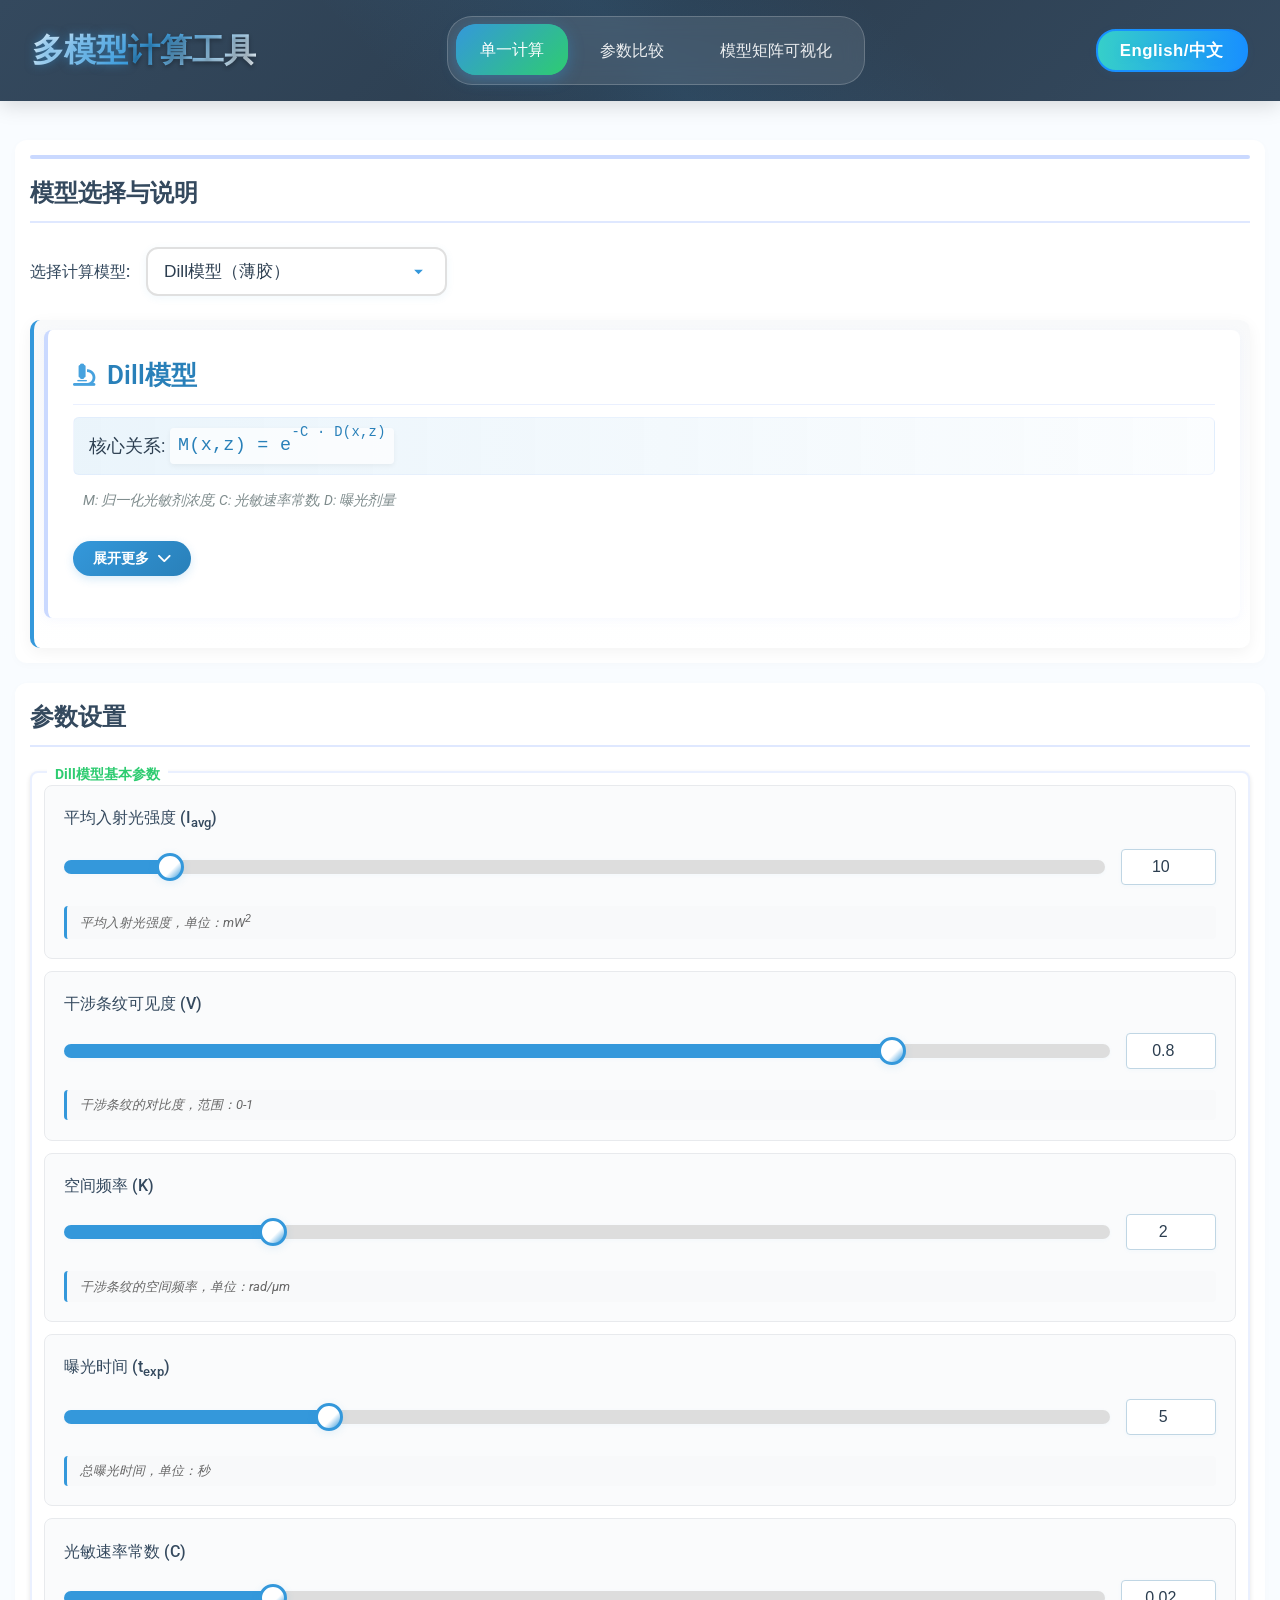
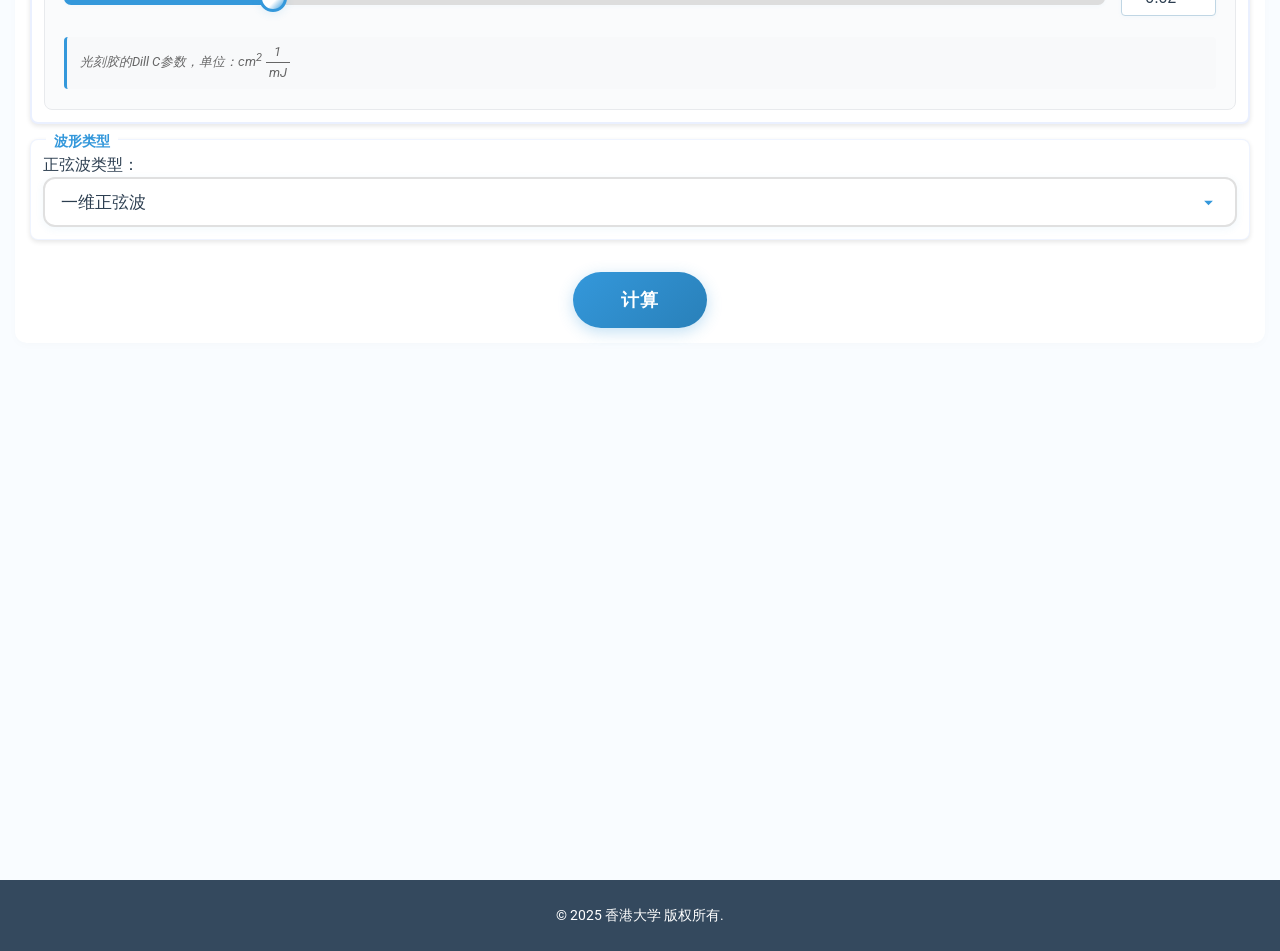
==== dill_model/frontend/index.html @ 53bc56f0 "8" ====
<!DOCTYPE html>
<html lang="zh-CN">
<head>
    <meta charset="UTF-8">
    <meta name="viewport" content="width=device-width, initial-scale=1.0">
    <title data-i18n="title">多模型光刻胶计算工具</title>
    <!-- 引入Google字体 -->
    <link href="https://fonts.googleapis.com/css2?family=Roboto:wght@300;400;500;700&display=swap" rel="stylesheet">
    <!-- 引入样式文件 -->
    <link rel="stylesheet" href="css/style.css?v=1.1">
    <link rel="stylesheet" href="css/animations.css?v=1.1">
    <link rel="stylesheet" href="css/popup-enhanced.css?v=1.0">
    <link rel="stylesheet" href="css/car-model.css?v=1.0">
    <link rel="stylesheet" href="css/loading-animation.css">
    <link rel="stylesheet" href="css/theme-colors.css?v=1.0">
    <!-- 添加数学公式所需的样式 -->
    <style>
        /* 分数样式 */
        .fraction {
            display: inline-block;
            vertical-align: middle;
            text-align: center;
            margin: 0 4px;
            font-size: 1.05em;
        }
        
        .numerator, .denominator {
            display: block;
            padding: 0 4px;
        }
        
        .numerator {
            border-bottom: 1.5px solid black;
            margin-bottom: 1px;
            padding-bottom: 1px;
        }
        
        /* 确保数学符号与文本间距适宜 */
        code sup, code sub {
            font-size: 75%;
            line-height: 0;
            position: relative;
        }
        
        code sup {
            top: -0.5em;
        }
        
        code sub {
            bottom: -0.25em;
        }
        
        /* 美化数学公式样式 */
        code {
            font-family: "Times New Roman", serif;
            font-size: 1.05em;
            white-space: nowrap;
            letter-spacing: 0.3px;
        }
        
        /* 相位表达式选择器样式 */
        .phi-expr-container {
            display: flex;
            flex-direction: column;
            gap: 6px;
        }
        
        .phi-expr-select {
            padding: 6px 8px;
            border-radius: 4px;
            border: 1px solid #ccc;
            background-color: #f9f9f9;
            width: 100%;
            font-size: 0.9em;
            cursor: pointer;
        }
        
        .phi-expr-input {
            padding: 6px 8px;
            border-radius: 4px;
            border: 1px solid #ccc;
            width: 100%;
            font-size: 0.95em;
        }
        
        .phi-expr-select:focus,
        .phi-expr-input:focus {
            border-color: var(--accent-color, #3498db);
            outline: none;
            box-shadow: 0 0 0 2px rgba(52, 152, 219, 0.2);
        }

        /* 主题特定颜色 */
        .theme-dill .phi-expr-select:focus,
        .theme-dill .phi-expr-input:focus {
            border-color: var(--dill-accent-color);
            box-shadow: 0 0 0 2px rgba(52, 152, 219, 0.2);
        }
        
        .theme-enhanced-dill .phi-expr-select:focus,
        .theme-enhanced-dill .phi-expr-input:focus {
            border-color: var(--enhanced-dill-accent-color);
            box-shadow: 0 0 0 2px rgba(155, 89, 182, 0.2);
        }
        
        .theme-car .phi-expr-select:focus,
        .theme-car .phi-expr-input:focus {
            border-color: var(--car-accent-color);
            box-shadow: 0 0 0 2px rgba(230, 126, 34, 0.2);
        }
    </style>
    <!-- 引入Plotly.js -->
    <script src="https://cdn.plot.ly/plotly-2.25.2.min.js"></script>
    <link rel="stylesheet" href="https://cdnjs.cloudflare.com/ajax/libs/font-awesome/6.4.0/css/all.min.css">
</head>
<body>
    <!-- 加载动画 -->
    <div id="loading" class="loading">
        <div class="loader-container">
            <!-- 多层旋转环 -->
            <div class="spinner-ring"></div>
            <div class="spinner-ring"></div>
            <div class="spinner-ring"></div>
            
            <!-- 中心圆点 -->
            <div class="spinner-core"></div>
            
            <!-- 波浪效果 -->
            <div class="wave"></div>
            <div class="wave"></div>
            <div class="wave"></div>
            
            <!-- 粒子效果 -->
            <div class="particles">
                <div class="particle"></div>
                <div class="particle"></div>
                <div class="particle"></div>
                <div class="particle"></div>
                <div class="particle"></div>
                <div class="particle"></div>
            </div>
            
            <!-- 分子路径 -->
            <div class="molecule-path">
                <div class="path"><div class="molecule"></div></div>
                <div class="path"><div class="molecule"></div></div>
                <div class="path"><div class="molecule"></div></div>
                <div class="path"><div class="molecule"></div></div>
            </div>
        </div>
        <div class="loading-text" data-i18n="loading">加载中...</div>
    </div>
    
    <!-- 页头 -->
    <header>
        <div class="header-content">
            <div class="logo" data-i18n="logo"><span>多模型</span>计算工具</div>
            <nav class="main-nav">
                <ul>
                    <li class="active"><a href="index.html" data-i18n="nav_single">单一计算</a></li>
                    <li><a href="compare.html" data-i18n="nav_compare">参数比较</a></li>
                    <li><a href="/matrix_visualization/" data-i18n="nav_matrix">模型矩阵可视化</a></li>
                </ul>
            </nav>
            <div class="lang-switcher">
                <button id="lang-toggle-btn" data-i18n="lang_btn">English/中文</button>
            </div>
        </div>
    </header>
    
    <!-- 主要内容 -->
    <main class="main-content">
        <div class="container">
            <!-- 错误消息 -->
            <div id="error-message" class="error-message" data-i18n="error_message"></div>

            <!-- 模型选择与公式展示区域 -->
            <section id="model-selection-section" class="model-selection-section">
                <h2 class="section-title">模型选择与说明</h2>
                <div class="model-selector-container">
                    <label for="model-select" class="model-select-label" data-i18n="select_model">选择计算模型:</label>
                    <select id="model-select" class="model-select">
                        <option value="dill" selected data-i18n="dill_model">Dill模型（薄胶）</option>
                        <option value="enhanced_dill" data-i18n="enhanced_dill_model">增强Dill模型（厚胶）</option>
                        <option value="car" data-i18n="car_model">CAR模型（化学放大型光刻胶）</option>
                    </select>
                </div>

                <div id="model-description-container" class="model-description-container">
                    <div id="dill-desc" class="model-card" style="display:block;">
                        <h3 class="model-description-title">
                            <i class="fas fa-microscope"></i>
                            <span data-i18n="dill_formula_title">Dill模型</span>
                        </h3>
                        <div class="model-core-formula" data-i18n="dill_formula_core">核心关系: <code>M(x,z) = e<sup>-C · D(x,z)</sup></code></div>
                        <p class="formula-notation" data-i18n="dill_formula_note"><em>M: 归一化光敏剂浓度, C: 光敏速率常数, D: 曝光剂量</em></p>
                        <div class="model-math"></div>
                        <div class="model-ref"></div>
                        <button id="dill-toggle-details" class="toggle-details-btn" data-i18n="btn_expand">展开更多 <i class="fas fa-chevron-down"></i></button>
                        <div id="dill-full-details" class="model-full-details">
                            <h4 data-i18n="dill_formula_ode">微分方程</h4>
                            <code style="display:block;margin-bottom:10px;" data-i18n="dill_formula_ode_code">
                                <div class="fraction">
                                    <span class="numerator">∂M</span>
                                    <span class="denominator">∂t</span>
                                </div>
                                 = -C · I · M
                            </code>
                            <div style="color:#34495e;font-size:0.98rem;margin-bottom:12px;" data-i18n="dill_formula_ref">参考：Dill F H, Neureuther A R, Tuttle J A, et al. IEEE Trans Electron Devices, 1975.</div>
                            <h4 data-i18n="dill_formula_scope">Dill模型主要适用于薄胶层（< 3μm）的光刻胶曝光过程建模，其中光的穿透性较好，光强分布较为均匀。</h4>
                            <h4 data-i18n="dill_formula_math">完整的Dill模型包括三个关键参数A、B、C：</h4>
                            <ul>
                                <li data-i18n="dill_formula_math_A"><b>参数A</b>：表示光敏剂对光的吸收率</li>
                                <li data-i18n="dill_formula_math_B"><b>参数B</b>：表示基底对光的吸收率</li>
                                <li data-i18n="dill_formula_math_C"><b>参数C</b>：表示光敏剂对光的反应速率</li>
                            </ul>
                            <p data-i18n="dill_formula_simple">在本工具的简化模型中，主要使用参数C来表征光刻胶的曝光特性。</p>
                            <h4 data-i18n="dill_formula_detail">核心公式详解</h4>
                            <div class="formula-details-card inner-formula-card">
                                <div class="formula-card-body">
                                    <div class="formula-large" data-i18n="dill_formula_core"><code>M(x,z) = e<sup>-C · D(x,z)</sup></code></div>
                                    <div class="formula-description">
                                        <div class="formula-param" data-i18n="dill_formula_param_M"><span class="param-name">M(x,z):</span> <span class="param-desc">位置(x,z)处的归一化光敏剂浓度，M=1表示未曝光区域，M=0表示完全曝光区域</span></div>
                                        <div class="formula-param" data-i18n="dill_formula_param_C"><span class="param-name">C:</span> <span class="param-desc">光敏速率常数，表示光刻胶对光的敏感程度，单位: cm²/mJ</span></div>
                                        <div class="formula-param" data-i18n="dill_formula_param_D"><span class="param-name">D(x,z):</span> <span class="param-desc">位置(x,z)处的曝光剂量，单位: mJ/cm²</span></div>
                                    </div>
                                    <div class="formula-derivation">
                                        <h4 data-i18n="dill_formula_ode2">微分方程形式</h4>
                                        <code data-i18n="dill_formula_ode2_code">∂M/∂t = -C · I · M</code>
                                        <p data-i18n="dill_formula_ode2_note">其中I为光强度，表示单位时间内的曝光剂量。</p>
                                    </div>
                                </div>
                            </div>
                        </div>
                    </div>
                    <div id="enhanced-dill-desc" class="model-card" style="display:none;">
                        <h3 class="model-description-title">
                            <i class="fas fa-layer-group"></i>
                            <span data-i18n="enhanced_formula_title">增强Dill模型（厚胶）</span>
                        </h3>
                        <div class="model-core-formula" data-i18n="enhanced_formula_core">核心关系: <code>
                            <div class="fraction">
                                <span class="numerator">∂I</span>
                                <span class="denominator">∂z</span>
                            </div>
                            = -I · [A(z<sub>h</sub>,T,t<sub>B</sub>) · M + B(z<sub>h</sub>,T,t<sub>B</sub>)]
                        </code></div>
                        <p class="formula-notation" data-i18n="enhanced_formula_note"><em>A: 光敏剂吸收率, B: 基底吸收率, M: 归一化光敏剂浓度</em></p>
                        <div class="model-math"></div>
                        <div class="model-ref"></div>
                        <button id="enhanced-dill-toggle-details" class="toggle-details-btn" data-i18n="btn_expand">展开更多 <i class="fas fa-chevron-down"></i></button>
                        <div id="enhanced-dill-full-details" class="model-full-details">
                            <h4 data-i18n="enhanced_formula_ode">微分方程</h4>
                            <code style="display:block;margin-bottom:10px;" data-i18n="enhanced_formula_ode_code">
                                <div class="fraction">
                                    <span class="numerator">∂I</span>
                                    <span class="denominator">∂z</span>
                                </div>
                                = -I · [A(z<sub>h</sub>,T,t<sub>B</sub>) · M + B(z<sub>h</sub>,T,t<sub>B</sub>)]<br>
                                <div class="fraction">
                                    <span class="numerator">∂M</span>
                                    <span class="denominator">∂t</span>
                                </div>
                                = -I · M · C(z<sub>h</sub>,T,t<sub>B</sub>)
                            </code>
                            <div style="color:#34495e;font-size:0.98rem;margin-bottom:12px;" data-i18n="enhanced_formula_ref">参考：刘世杰等《厚层抗蚀剂曝光模型及其参数测量》, 2005.</div>
                            <h4 data-i18n="enhanced_formula_scope">该模型特别适用于厚胶层（> 5μm）光刻胶，其中光的穿透性受到明显影响，光强随深度衰减较为显著。</h4>
                            <h4 data-i18n="enhanced_formula_fit">参数拟合</h4>
                            <p data-i18n="enhanced_formula_fit_math">根据刘世杰等的研究，A/B/C参数可以通过以下形式表示：</p>
                            <ul>
                                <li data-i18n="enhanced_formula_fit_A">A(z<sub>h</sub>,T,t<sub>B</sub>) = a<sub>0</sub> + a<sub>1</sub> · z<sub>h</sub> + a<sub>2</sub> · T + a<sub>3</sub> · z<sub>h</sub><sup>2</sup> + a<sub>4</sub> · z<sub>h</sub> · T + a<sub>5</sub> · T<sup>2</sup></li>
                                <li data-i18n="enhanced_formula_fit_B">B(z<sub>h</sub>,T,t<sub>B</sub>) = b<sub>0</sub> + b<sub>1</sub> · z<sub>h</sub> + b<sub>2</sub> · T</li>
                                <li data-i18n="enhanced_formula_fit_C">C(z<sub>h</sub>,T,t<sub>B</sub>) = c<sub>0</sub> + c<sub>1</sub> · z<sub>h</sub> + c<sub>2</sub> · T + c<sub>3</sub> · z<sub>h</sub><sup>2</sup></li>
                            </ul>
                            <p data-i18n="enhanced_formula_fit_note">其中参数a₀~a₅, b₀~b₂, c₀~c₃由实验数据拟合得到。</p>
                            <h4 data-i18n="enhanced_formula_detail">核心公式详解</h4>
                            <div class="formula-details-card inner-formula-card">
                                <div class="formula-card-body">
                                    <div class="formula-large" data-i18n="enhanced_formula_core">
                                        <code>
                                            <div class="fraction">
                                                <span class="numerator">∂I</span>
                                                <span class="denominator">∂z</span>
                                            </div>
                                            = -I · [A(z<sub>h</sub>,T,t<sub>B</sub>) · M + B(z<sub>h</sub>,T,t<sub>B</sub>)]
                                        </code>
                                    </div>
                                    <div class="formula-large" data-i18n="enhanced_formula_core2">
                                        <code>
                                            <div class="fraction">
                                                <span class="numerator">∂M</span>
                                                <span class="denominator">∂t</span>
                                            </div>
                                            = -I · M · C(z<sub>h</sub>,T,t<sub>B</sub>)
                                        </code>
                                    </div>
                                    <div class="formula-description">
                                        <div class="formula-param" data-i18n="enhanced_formula_param_I"><span class="param-name">I:</span> <span class="param-desc">光强度，随深度z变化</span></div>
                                        <div class="formula-param" data-i18n="enhanced_formula_param_M"><span class="param-name">M:</span> <span class="param-desc">归一化光敏剂浓度</span></div>
                                        <div class="formula-param" data-i18n="enhanced_formula_param_A"><span class="param-name">A(z<sub>h</sub>,T,t<sub>B</sub>):</span> <span class="param-desc">光敏剂吸收率，与胶厚、前烘温度、前烘时间相关</span></div>
                                        <div class="formula-param" data-i18n="enhanced_formula_param_B"><span class="param-name">B(z<sub>h</sub>,T,t<sub>B</sub>):</span> <span class="param-desc">基底吸收率，与胶厚、前烘温度、前烘时间相关</span></div>
                                        <div class="formula-param" data-i18n="enhanced_formula_param_C"><span class="param-name">C(z<sub>h</sub>,T,t<sub>B</sub>):</span> <span class="param-desc">光敏速率常数，与胶厚、前烘温度、前烘时间相关</span></div>
                                    </div>
                                    <div class="formula-derivation">
                                        <h4 data-i18n="enhanced_formula_fit_detail">参数拟合公式</h4>
                                        <p data-i18n="enhanced_formula_fit_desc">A、B、C参数通过多项式函数拟合实验数据：</p>
                                        <code data-i18n="enhanced_formula_fit_A">A(z<sub>h</sub>,T,t<sub>B</sub>) = a<sub>0</sub> + a<sub>1</sub> · z<sub>h</sub> + a<sub>2</sub> · T + a<sub>3</sub> · z<sub>h</sub><sup>2</sup> + a<sub>4</sub> · z<sub>h</sub> · T + a<sub>5</sub> · T<sup>2</sup></code><br>
                                        <code data-i18n="enhanced_formula_fit_B">B(z<sub>h</sub>,T,t<sub>B</sub>) = b<sub>0</sub> + b<sub>1</sub> · z<sub>h</sub> + b<sub>2</sub> · T</code><br>
                                        <code data-i18n="enhanced_formula_fit_C">C(z<sub>h</sub>,T,t<sub>B</sub>) = c<sub>0</sub> + c<sub>1</sub> · z<sub>h</sub> + c<sub>2</sub> · T + c<sub>3</sub> · z<sub>h</sub><sup>2</sup></code>
                                    </div>
                                </div>
                            </div>
                        </div>
                    </div>
                    <div id="car-desc" class="model-card" style="display:none;">
                        <h3 class="model-description-title">
                            <i class="fas fa-flask"></i>
                            <span data-i18n="car_formula_title">CAR模型（化学放大型光刻胶）</span>
                        </h3>
                        <div class="model-core-formula" data-i18n="car_formula_core">核心关系: <code>[H<sup>+</sup>] = η · D(x)</code></div>
                        <p class="formula-notation" data-i18n="car_formula_note"><em>η: 光酸产生效率, D: 曝光剂量, [H<sup>+</sup>]: 光酸浓度</em></p>
                        <div class="model-math"></div>
                        <div class="model-ref"></div>
                        <button id="car-toggle-details" class="toggle-details-btn" data-i18n="btn_expand">展开更多 <i class="fas fa-chevron-down"></i></button>
                        <div id="car-full-details" class="model-full-details">
                            <h4 data-i18n="car_formula_ode">关键方程</h4>
                            <code style="display:block;margin-bottom:10px;" data-i18n="car_formula_ode_code">[H<sup>+</sup>] = η · D(x)<br>D(x,t) = I(x) · t<br>扩散: [H<sup>+</sup>]<sub>diff</sub> = G([H<sup>+</sup>], l<sub>diff</sub>)<br>脱保护度: M = 1 - e<sup>-k · [H<sup>+</sup>]<sub>diff</sub> · A</sup></code>
                            <div style="color:#34495e;font-size:0.98rem;margin-bottom:12px;" data-i18n="car_formula_ref">参考：Hinsberg et al., "Chemical amplification mechanism", Proc. SPIE, 1994.</div>
                            <h4 data-i18n="car_formula_scope">该模型特别适用于DUV (深紫外)光刻胶，其中一个光子可以通过光酸催化机制引发多次化学反应。</h4>
                            <h4 data-i18n="car_formula_math">CAR模型的四个关键步骤：</h4>
                            <ul>
                                <li data-i18n="car_formula_math_A"><b>光酸生成</b>：曝光产生初始光酸分布，与曝光剂量和量子效率有关</li>
                                <li data-i18n="car_formula_math_B"><b>光酸扩散</b>：后烘过程中光酸分子扩散，使空间分布变得平滑</li>
                                <li data-i18n="car_formula_math_C"><b>催化反应</b>：每个光酸分子可催化多个保护基团脱离，实现化学放大</li>
                                <li data-i18n="car_formula_math_D"><b>显影过程</b>：脱保护区域可被显影液溶解，形成图案</li>
                            </ul>
                            <p data-i18n="car_formula_simple">本模型关注放大效应、对比度和分辨率之间的关系。</p>
                            <h4 data-i18n="car_formula_detail">核心公式详解</h4>
                            <div class="formula-details-card inner-formula-card">
                                <div class="formula-card-body">
                                    <div class="formula-large" data-i18n="car_formula_acid"><code>[H<sup>+</sup>] = η · D(x) = η · I(x) · t<sub>exp</sub></code></div>
                                    <div class="formula-large" data-i18n="car_formula_deprotect"><code>M = 1 - e<sup>-k · [H<sup>+</sup>]<sub>diff</sub> · A</sup></code></div>
                                    <div class="formula-description">
                                        <div class="formula-param" data-i18n="car_formula_param_H"><span class="param-name">[H<sup>+</sup>]:</span> <span class="param-desc">光酸浓度，与曝光剂量成正比</span></div>
                                        <div class="formula-param" data-i18n="car_formula_param_eta"><span class="param-name">η:</span> <span class="param-desc">光酸产生效率，反映光子到光酸分子的转化效率</span></div>
                                        <div class="formula-param" data-i18n="car_formula_param_diff"><span class="param-name">[H<sup>+</sup>]<sub>diff:</span> <span class="param-desc">经过扩散后的光酸浓度分布</span></div>
                                        <div class="formula-param" data-i18n="car_formula_param_k"><span class="param-name">k:</span> <span class="param-desc">反应速率常数，表征催化反应效率</span></div>
                                        <div class="formula-param" data-i18n="car_formula_param_A"><span class="param-name">A:</span> <span class="param-desc">放大因子，表示每个光酸分子可以催化的反应数量</span></div>
                                        <div class="formula-param" data-i18n="car_formula_param_M"><span class="param-name">M:</span> <span class="param-desc">树脂脱保护程度，影响显影后的溶解速率</span></div>
                                    </div>
                                    <div class="formula-derivation">
                                        <h4 data-i18n="car_formula_steps">CAR模型步骤方程</h4>
                                        <p data-i18n="car_formula_steps_desc">CAR模型的完整反应过程可表示为：</p>
                                        <code data-i18n="car_formula_steps_1">1. [H<sup>+</sup>] = η · D(x) = η · I(x) · t<sub>exp</sub></code><br>
                                        <code data-i18n="car_formula_steps_2">2. [H<sup>+</sup>]<sub>diff</sub> = G([H<sup>+</sup>], l<sub>diff</sub>)</code><br>
                                        <code data-i18n="car_formula_steps_3">3. M = 1 - e<sup>-k · [H<sup>+</sup>]<sub>diff</sub> · A</sup></code>
                                    </div>
                                </div>
                            </div>
                        </div>
                    </div>
                </div>
            </section>
            
            <!-- 参数输入区域 -->
            <section class="parameters-section">
                <h2 class="section-title">参数设置</h2>
                
                <div id="dill-params" class="parameters-grid" style="display:block;">
                    <!-- Dill模型基本参数容器 -->
                    <div class="parameter-group-container" id="dill-basic-params-container" data-title="Dill模型基本参数" data-i18n-title="dill_basic_params">
                        <!-- 参数1: I_avg -->
                        <div class="parameter-item slider-fill">
                            <div class="parameter-label">
                                <span class="parameter-name">平均入射光强度 (I<sub>avg</sub>)</span>
                                
                                <span class="parameter-value">10</span>
                            </div>
                            <div class="parameter-input">
                                <input type="range" id="I_avg" class="slider" min="1" max="100" step="0.1" value="10">
                                <input type="number" class="number-input" value="10" min="1" max="100" step="0.1">
                            </div>
                            <div class="parameter-description" data-i18n="param_desc_I_avg">平均入射光强度，单位：mW/cm²</div>
                        </div>
                        
                        <!-- 参数2: V -->
                        <div class="parameter-item slider-fill">
                            <div class="parameter-label">
                                <span class="parameter-name">干涉条纹可见度 (V)</span>
                                
                                <span class="parameter-value">0.8</span>
                            </div>
                            <div class="parameter-input">
                                <input type="range" id="V" class="slider" min="0" max="1" step="0.01" value="0.8">
                                <input type="number" class="number-input" value="0.8" min="0" max="1" step="0.01">
                            </div>
                            <div class="parameter-description" data-i18n="param_desc_V">干涉条纹的对比度，范围：0-1</div>
                        </div>
                        
                        <!-- 参数3: K -->
                        <div class="parameter-item slider-fill">
                            <div class="parameter-label">
                                <span class="parameter-name">空间频率 (K)</span>
                                
                                <span class="parameter-value">2</span>
                            </div>
                            <div class="parameter-input">
                                <input type="range" id="K" class="slider" min="0.1" max="10" step="0.1" value="2">
                                <input type="number" class="number-input" value="2" min="0.1" max="10" step="0.1">
                            </div>
                            <div class="parameter-description" data-i18n="param_desc_K">干涉条纹的空间频率，单位：rad/μm</div>
                        </div>
                        
                        <!-- 参数4: t_exp -->
                        <div class="parameter-item slider-fill">
                            <div class="parameter-label">
                                <span class="parameter-name">曝光时间 (t<sub>exp</sub>)</span>
                                
                                <span class="parameter-value">5</span>
                            </div>
                            <div class="parameter-input">
                                <input type="range" id="t_exp" class="slider" min="0.1" max="20" step="0.1" value="5">
                                <input type="number" class="number-input" value="5" min="0.1" max="20" step="0.1">
                            </div>
                            <div class="parameter-description" data-i18n="param_desc_t_exp">总曝光时间，单位：秒</div>
                        </div>
                        
                        <!-- 参数5: C -->
                        <div class="parameter-item slider-fill">
                            <div class="parameter-label">
                                <span class="parameter-name">光敏速率常数 (C)</span>
                                
                                <span class="parameter-value">0.02</span>
                            </div>
                            <div class="parameter-input">
                                <input type="range" id="C" class="slider" min="0.001" max="0.1" step="0.001" value="0.02">
                                <input type="number" class="number-input" value="0.02" min="0.001" max="0.1" step="0.001">
                            </div>
                            <div class="parameter-description" data-i18n="param_desc_C">光刻胶的Dill C参数，单位：cm²/mJ</div>
                        </div>
                    </div>

                    <!-- 修改Dill模型的正弦波类型选择框 -->
                    <div class="parameter-item sine-wave-type-container" id="dill-sine-type-container" data-title="波形类型" data-i18n-title="sine_wave_type">
                        <label for="dill-sine-type" data-i18n="sine_wave_type_label">正弦波类型：</label>
                        <select id="dill-sine-type" class="model-select">
                            <option value="single" selected data-i18n="sine_wave_type_single">一维正弦波</option>
                            <option value="multi" data-i18n="sine_wave_type_multi">二维正弦波</option>
                            <option value="3d" data-i18n="sine_wave_type_3d">三维正弦波</option>
                        </select>
                    </div>
                    <!-- 修改Dill模型的二维波形参数容器 -->
                    <div id="dill-multisine-params" class="sine-wave-params-container" data-title="二维波形参数" data-i18n-title="twod_sine_wave_params" style="display:none;">
                        <div class="parameter-item slider-fill">
                            <div class="parameter-label"><span class="parameter-name" data-i18n="kx_label">Kx (空间频率x)</span></div>
                            <div class="parameter-input"><input type="number" id="Kx" value="2" min="0.1" max="10" step="0.1"></div>
                            <div class="parameter-description" data-i18n="kx_description">x方向空间频率，单位：rad/μm，范围：0.1~10</div>
                        </div>
                        <div class="parameter-item slider-fill">
                            <div class="parameter-label"><span class="parameter-name" data-i18n="ky_label">Ky (空间频率y)</span></div>
                            <div class="parameter-input"><input type="number" id="Ky" value="1" min="0.1" max="100" step="0.1"></div>
                            <div class="parameter-description" data-i18n="ky_description">y方向空间频率，单位：rad/μm，范围：0.1~100（必须大于0）</div>
                        </div>
                        <div class="parameter-item slider-fill">
                            <div class="parameter-label"><span class="parameter-name" data-i18n="phi_label">φ(t) (相位表达式)</span></div>
                            <div class="parameter-input phi-expr-container">
                                <select id="phi_expr_select" class="phi-expr-select" title="选择常用相位表达式或使用自定义表达式">
                                    <option value="custom" data-i18n="phi_expr_custom">自定义输入</option>
                                    <option value="0" selected data-i18n="phi_expr_constant">常量: 0</option>
                                    <option value="0.5*t" data-i18n="phi_expr_linear">线性变化: 0.5*t</option>
                                    <option value="sin(t)" data-i18n="phi_expr_sin">正弦变化: sin(t)</option>
                                    <option value="cos(t)" data-i18n="phi_expr_cos">余弦变化: cos(t)</option>
                                    <option value="sin(2*PI*t)" data-i18n="phi_expr_sin_2pi">正弦周期变化: sin(2*PI*t)</option>
                                    <option value="0.2*t*t" data-i18n="phi_expr_quadratic">二次变化: 0.2*t*t</option>
                                    <option value="t*sin(2*PI*t)" data-i18n="phi_expr_complex1">复合函数: t*sin(2*PI*t)</option>
                                    <option value="exp(-0.1*t)*sin(t)" data-i18n="phi_expr_complex2">衰减正弦: exp(-0.1*t)*sin(t)</option>
                                    <option value="PI/4" data-i18n="phi_expr_pi4">固定相位: PI/4</option>
                                </select>
                                <i class="fas fa-question-circle phi-expr-help-icon"></i>
                                <div class="phi-expr-tooltip" data-i18n="phi_expr_help">支持数学函数: sin, cos, tan, exp, abs, sqrt, PI, E</div>
                                <input type="text" id="phi_expr" value="0" class="phi-expr-input" placeholder="输入相位表达式，可使用t,PI,sin,cos,exp等函数">
                            </div>
                            <div class="phi-expr-error" style="color:#d00;font-size:0.95em;display:none;"></div>
                            <button id="phi-expr-preview-btn" class="preview-button" style="margin-top:4px;display:none;">预览分布</button>
                            <div id="phi-expr-preview-plot" class="preview-plot preview-plot-2d" style="margin-top:8px;display:none;"></div>
                        </div>
                        <!-- Y范围参数，移到二维波形参数容器内 -->
                        <div class="parameter-item">
                            <div class="parameter-label"><span class="parameter-name" data-i18n="y_range_label">y范围 (μm)：</span></div>
                            <div class="parameter-input">
                                <input type="number" id="y_min" value="0" min="0" max="100" step="0.1"> ~
                                <input type="number" id="y_max" value="10" min="0" max="100" step="0.1">
                                <label data-i18n="y_resolution_label">分辨率：</label>
                                <input type="number" id="y_points" value="100" min="1" max="200" step="1">
                            </div>
                            <div class="parameter-description" data-i18n="y_range_description">二维分布时有效，y_min=y_max表示一维，y范围0~100，分辨率1~200</div>
                        </div>
                    </div>

                    <!-- 添加三维正弦波参数输入区域 -->
                    <div id="dill-3dsine-params" class="sine-wave-params-container" data-title="三维波形参数" data-i18n-title="3d_sine_wave_params" style="display:none;">
                        <div class="parameter-item slider-fill">
                            <div class="parameter-label"><span class="parameter-name" data-i18n="kx_label">Kx (空间频率x)</span></div>
                            <div class="parameter-input"><input type="number" id="Kx_3d" value="2" min="0.1" max="10" step="0.1"></div>
                            <div class="parameter-description" data-i18n="kx_description">x方向空间频率，单位：rad/μm，范围：0.1~10</div>
                        </div>
                        <div class="parameter-item slider-fill">
                            <div class="parameter-label"><span class="parameter-name" data-i18n="ky_label">Ky (空间频率y)</span></div>
                            <div class="parameter-input"><input type="number" id="Ky_3d" value="1" min="0.1" max="10" step="0.1"></div>
                            <div class="parameter-description" data-i18n="ky_description">y方向空间频率，单位：rad/μm，范围：0.1~10</div>
                        </div>
                        <div class="parameter-item slider-fill">
                            <div class="parameter-label"><span class="parameter-name" data-i18n="kz_label">Kz (空间频率z)</span></div>
                            <div class="parameter-input"><input type="number" id="Kz_3d" value="1" min="0.1" max="10" step="0.1"></div>
                            <div class="parameter-description" data-i18n="kz_description">z方向空间频率，单位：rad/μm，范围：0.1~10</div>
                        </div>
                        <div class="parameter-item slider-fill">
                            <div class="parameter-label"><span class="parameter-name" data-i18n="phi_label">φ(t) (相位表达式)</span></div>
                            <div class="parameter-input phi-expr-container">
                                <select id="phi_expr_3d_select" class="phi-expr-select" title="选择常用相位表达式或使用自定义表达式">
                                    <option value="custom" data-i18n="phi_expr_custom">自定义输入</option>
                                    <option value="0" selected data-i18n="phi_expr_constant">常量: 0</option>
                                    <option value="0.5*t" data-i18n="phi_expr_linear">线性变化: 0.5*t</option>
                                    <option value="sin(t)" data-i18n="phi_expr_sin">正弦变化: sin(t)</option>
                                    <option value="cos(t)" data-i18n="phi_expr_cos">余弦变化: cos(t)</option>
                                    <option value="sin(2*PI*t)" data-i18n="phi_expr_sin_2pi">正弦周期变化: sin(2*PI*t)</option>
                                    <option value="0.2*t*t" data-i18n="phi_expr_quadratic">二次变化: 0.2*t*t</option>
                                    <option value="t*sin(2*PI*t)" data-i18n="phi_expr_complex1">复合函数: t*sin(2*PI*t)</option>
                                    <option value="exp(-0.1*t)*sin(t)" data-i18n="phi_expr_complex2">衰减正弦: exp(-0.1*t)*sin(t)</option>
                                    <option value="PI/4" data-i18n="phi_expr_pi4">固定相位: PI/4</option>
                                </select>
                                <i class="fas fa-question-circle phi-expr-help-icon"></i>
                                <div class="phi-expr-tooltip" data-i18n="phi_expr_help">支持数学函数: sin, cos, tan, exp, abs, sqrt, PI, E</div>
                                <input type="text" id="phi_expr_3d" value="0" class="phi-expr-input" placeholder="输入相位表达式，可使用t,PI,sin,cos,exp等函数">
                            </div>
                            <div class="phi-expr-error" style="color:#d00;font-size:0.95em;display:none;"></div>
                            <button id="phi-expr-3d-preview-btn" class="preview-button" style="margin-top:4px;display:none;">预览3D分布</button>
                            <div id="phi-expr-3d-preview-plot" class="preview-plot preview-plot-3d" style="margin-top:8px;display:none;"></div>
                        </div>
                        <div class="parameter-item">
                            <div class="parameter-label"><span class="parameter-name" data-i18n="3d_range_label">三维显示范围</span></div>
                            <div class="parameter-input">
                                <div class="range-row">
                                    <label>X: </label>
                                    <input type="number" id="x_min_3d" value="0" min="0" max="100" step="0.1"> ~ 
                                    <input type="number" id="x_max_3d" value="10" min="0" max="100" step="0.1">
                                </div>
                                <div class="range-row">
                                    <label>Y: </label>
                                    <input type="number" id="y_min_3d" value="0" min="0" max="100" step="0.1"> ~ 
                                    <input type="number" id="y_max_3d" value="10" min="0" max="100" step="0.1">
                                </div>
                                <div class="range-row">
                                    <label>Z: </label>
                                    <input type="number" id="z_min_3d" value="0" min="0" max="100" step="0.1"> ~ 
                                    <input type="number" id="z_max_3d" value="10" min="0" max="100" step="0.1">
                                </div>
                            </div>
                            <div class="parameter-description" data-i18n="3d_range_description">三维分布显示范围，单位：μm</div>
                        </div>
                    </div>
                </div>
                
                <div id="enhanced-dill-params" class="parameters-grid" style="display:none;">
                    <!-- Enhanced Dill模型基本参数容器 -->
                    <div class="parameter-group-container" id="enhanced-dill-basic-params-container" data-title="增强Dill模型基本参数" data-i18n-title="enhanced_dill_basic_params">
                        <div class="parameter-item slider-fill">
                            <div class="parameter-label"><span class="parameter-name">胶厚 (z<sub>h</sub>, μm)</span><span class="parameter-value">10</span></div>
                            <div class="parameter-input"><input type="range" id="z_h" class="slider" min="1" max="50" step="0.1" value="10"><input type="number" class="number-input" value="10" min="1" max="50" step="0.1"></div>
                            <div class="parameter-description" data-i18n="param_desc_z_h">光刻胶厚度，单位：μm</div>
                        </div>
                        <div class="parameter-item slider-fill">
                            <div class="parameter-label"><span class="parameter-name">前烘温度 (T, ℃)</span><span class="parameter-value">100</span></div>
                            <div class="parameter-input"><input type="range" id="T" class="slider" min="60" max="150" step="1" value="100"><input type="number" class="number-input" value="100" min="60" max="150" step="1"></div>
                            <div class="parameter-description" data-i18n="param_desc_T">前烘温度，单位：℃</div>
                        </div>
                        <div class="parameter-item slider-fill">
                            <div class="parameter-label"><span class="parameter-name">前烘时间 (t<sub>B</sub>, min)</span><span class="parameter-value">10</span></div>
                            <div class="parameter-input"><input type="range" id="t_B" class="slider" min="1" max="60" step="1" value="10"><input type="number" class="number-input" value="10" min="1" max="60" step="1"></div>
                            <div class="parameter-description" data-i18n="param_desc_t_B">前烘时间，单位：分钟</div>
                        </div>
                        <div class="parameter-item slider-fill">
                            <div class="parameter-label"><span class="parameter-name">初始光强 (I<sub>0</sub>)</span><span class="parameter-value">1.0</span></div>
                            <div class="parameter-input"><input type="range" id="I0" class="slider" min="0.1" max="2" step="0.01" value="1.0"><input type="number" class="number-input" value="1.0" min="0.1" max="2" step="0.01"></div>
                            <div class="parameter-description" data-i18n="param_desc_I0">归一化初始光强</div>
                        </div>
                        <div class="parameter-item slider-fill">
                            <div class="parameter-label"><span class="parameter-name">初始PAC浓度 (M<sub>0</sub>)</span><span class="parameter-value">1.0</span></div>
                            <div class="parameter-input"><input type="range" id="M0" class="slider" min="0.1" max="1.0" step="0.01" value="1.0"><input type="number" class="number-input" value="1.0" min="0.1" max="1.0" step="0.01"></div>
                            <div class="parameter-description" data-i18n="param_desc_M0">归一化初始PAC浓度</div>
                        </div>
                        <div class="parameter-item slider-fill">
                            <div class="parameter-label"><span class="parameter-name">曝光时间 (t<sub>exp</sub>, s)</span><span class="parameter-value">5</span></div>
                            <div class="parameter-input"><input type="range" id="t_exp_enhanced" class="slider" min="0.1" max="60" step="0.1" value="5"><input type="number" class="number-input" value="5" min="0.1" max="60" step="0.1"></div>
                            <div class="parameter-description" data-i18n="param_desc_t_exp_enhanced">曝光时间，单位：秒</div>
                        </div>

                        <!-- 增强Dill模型1D模式的V和K参数 -->
                        <div class="parameter-item slider-fill">
                            <div class="parameter-label">
                                <span class="parameter-name">干涉条纹可见度 (V)</span>
                                <span class="parameter-value">0.8</span>
                            </div>
                            <div class="parameter-input">
                                <input type="range" id="enhanced_V" class="slider" min="0" max="1" step="0.01" value="0.8">
                                <input type="number" class="number-input" value="0.8" min="0" max="1" step="0.01">
                            </div>
                            <div class="parameter-description" data-i18n="param_desc_enhanced_V">1D模式下干涉条纹的对比度，范围：0-1</div>
                        </div>
                        
                        <div class="parameter-item slider-fill">
                            <div class="parameter-label">
                                <span class="parameter-name">空间频率 (K)</span>
                                <span class="parameter-value">2</span>
                            </div>
                            <div class="parameter-input">
                                <input type="range" id="enhanced_K" class="slider" min="0.1" max="10" step="0.1" value="2">
                                <input type="number" class="number-input" value="2" min="0.1" max="10" step="0.1">
                            </div>
                            <div class="parameter-description" data-i18n="param_desc_enhanced_K">1D模式下干涉条纹的空间频率，单位：rad/μm</div>
                        </div>
                    </div>

                    <!-- 修改Enhanced Dill模型的正弦波类型选择框 -->
                    <div class="parameter-item sine-wave-type-container" id="enhanced-dill-sine-type-container" data-title="波形类型" data-i18n-title="sine_wave_type">
                        <label for="enhanced-dill-sine-type" data-i18n="sine_wave_type_label">正弦波类型：</label>
                        <select id="enhanced-dill-sine-type" class="model-select">
                            <option value="single" selected data-i18n="sine_wave_type_single">一维正弦波</option>
                            <option value="multi" data-i18n="sine_wave_type_multi">二维正弦波</option>
                            <option value="3d" data-i18n="sine_wave_type_3d">三维正弦波</option>
                        </select>
                    </div>
                    <div id="enhanced-dill-multisine-params" class="sine-wave-params-container" data-title="二维波形参数" data-i18n-title="twod_sine_wave_params" style="display:none;">
                        <div class="parameter-item slider-fill">
                            <div class="parameter-label"><span class="parameter-name" data-i18n="kx_label">Kx (空间频率x)</span></div>
                            <div class="parameter-input"><input type="number" id="enhanced_Kx" value="2" min="0.1" max="10" step="0.1"></div>
                            <div class="parameter-description" data-i18n="kx_description">x方向空间频率，单位：rad/μm，范围：0.1~10</div>
                        </div>
                        <div class="parameter-item slider-fill">
                            <div class="parameter-label"><span class="parameter-name" data-i18n="ky_label">Ky (空间频率y)</span></div>
                            <div class="parameter-input"><input type="number" id="enhanced_Ky" value="1" min="0.1" max="100" step="0.1"></div>
                            <div class="parameter-description" data-i18n="ky_description">y方向空间频率，单位：rad/μm，范围：0.1~100（必须大于0）</div>
                        </div>
                        <div class="parameter-item slider-fill">
                            <div class="parameter-label"><span class="parameter-name" data-i18n="phi_label">φ(t) (相位表达式)</span></div>
                            <div class="parameter-input phi-expr-container">
                                <select id="enhanced_phi_expr_select" class="phi-expr-select" title="选择常用相位表达式或使用自定义表达式">
                                    <option value="custom" data-i18n="phi_expr_custom">自定义输入</option>
                                    <option value="0" selected data-i18n="phi_expr_constant">常量: 0</option>
                                    <option value="0.5*t" data-i18n="phi_expr_linear">线性变化: 0.5*t</option>
                                    <option value="sin(t)" data-i18n="phi_expr_sin">正弦变化: sin(t)</option>
                                    <option value="cos(t)" data-i18n="phi_expr_cos">余弦变化: cos(t)</option>
                                    <option value="sin(2*PI*t)" data-i18n="phi_expr_sin_2pi">正弦周期变化: sin(2*PI*t)</option>
                                    <option value="0.2*t*t" data-i18n="phi_expr_quadratic">二次变化: 0.2*t*t</option>
                                    <option value="t*sin(2*PI*t)" data-i18n="phi_expr_complex1">复合函数: t*sin(2*PI*t)</option>
                                    <option value="exp(-0.1*t)*sin(t)" data-i18n="phi_expr_complex2">衰减正弦: exp(-0.1*t)*sin(t)</option>
                                    <option value="PI/4" data-i18n="phi_expr_pi4">固定相位: PI/4</option>
                                </select>
                                <i class="fas fa-question-circle phi-expr-help-icon"></i>
                                <div class="phi-expr-tooltip" data-i18n="phi_expr_help">支持数学函数: sin, cos, tan, exp, abs, sqrt, PI, E</div>
                                <input type="text" id="enhanced_phi_expr" value="0" class="phi-expr-input" placeholder="输入相位表达式，可使用t,PI,sin,cos,exp等函数">
                            </div>
                            <div class="phi-expr-error" style="color:#d00;font-size:0.95em;display:none;"></div>
                            <button id="enhanced-phi-expr-preview-btn" class="preview-button" style="margin-top:4px;display:none;">预览分布</button>
                            <div id="enhanced-phi-expr-preview-plot" class="preview-plot preview-plot-2d" style="margin-top:8px;display:none;"></div>
                        </div>
                        <!-- Y范围参数，放在容器内部 -->
                        <div class="parameter-item">
                            <div class="parameter-label"><span class="parameter-name" data-i18n="y_range_label">y范围 (μm)：</span></div>
                            <div class="parameter-input">
                                <input type="number" id="enhanced_y_min" value="0" min="0" max="100" step="0.1"> ~
                                <input type="number" id="enhanced_y_max" value="10" min="0" max="100" step="0.1">
                                <label data-i18n="y_resolution_label">分辨率：</label>
                                <input type="number" id="enhanced_y_points" value="100" min="1" max="200" step="1">
                            </div>
                            <div class="parameter-description" data-i18n="y_range_description">二维分布时有效，y_min=y_max表示一维，y范围0~100，分辨率1~200</div>
                        </div>
                    </div>

                    <!-- 添加增强Dill模型的三维正弦波参数输入区域 -->
                    <div id="enhanced-dill-3dsine-params" class="sine-wave-params-container" data-title="三维波形参数" data-i18n-title="3d_sine_wave_params" style="display:none;">
                        <div class="parameter-item slider-fill">
                            <div class="parameter-label"><span class="parameter-name" data-i18n="kx_label">Kx (空间频率x)</span></div>
                            <div class="parameter-input"><input type="number" id="enhanced_Kx_3d" value="2" min="0.1" max="10" step="0.1"></div>
                            <div class="parameter-description" data-i18n="kx_description">x方向空间频率，单位：rad/μm，范围：0.1~10</div>
                        </div>
                        <div class="parameter-item slider-fill">
                            <div class="parameter-label"><span class="parameter-name" data-i18n="ky_label">Ky (空间频率y)</span></div>
                            <div class="parameter-input"><input type="number" id="enhanced_Ky_3d" value="1" min="0.1" max="10" step="0.1"></div>
                            <div class="parameter-description" data-i18n="ky_description">y方向空间频率，单位：rad/μm，范围：0.1~10</div>
                        </div>
                        <div class="parameter-item slider-fill">
                            <div class="parameter-label"><span class="parameter-name" data-i18n="kz_label">Kz (空间频率z)</span></div>
                            <div class="parameter-input"><input type="number" id="enhanced_Kz_3d" value="1" min="0.1" max="10" step="0.1"></div>
                            <div class="parameter-description" data-i18n="kz_description">z方向空间频率，单位：rad/μm，范围：0.1~10</div>
                        </div>
                        <div class="parameter-item slider-fill">
                            <div class="parameter-label"><span class="parameter-name" data-i18n="phi_label">φ(t) (相位表达式)</span></div>
                            <div class="parameter-input phi-expr-container">
                                <select id="enhanced_phi_expr_3d_select" class="phi-expr-select" title="选择常用相位表达式或使用自定义表达式">
                                    <option value="custom" data-i18n="phi_expr_custom">自定义输入</option>
                                    <option value="0" selected data-i18n="phi_expr_constant">常量: 0</option>
                                    <option value="0.5*t" data-i18n="phi_expr_linear">线性变化: 0.5*t</option>
                                    <option value="sin(t)" data-i18n="phi_expr_sin">正弦变化: sin(t)</option>
                                    <option value="cos(t)" data-i18n="phi_expr_cos">余弦变化: cos(t)</option>
                                    <option value="sin(2*PI*t)" data-i18n="phi_expr_sin_2pi">正弦周期变化: sin(2*PI*t)</option>
                                    <option value="0.2*t*t" data-i18n="phi_expr_quadratic">二次变化: 0.2*t*t</option>
                                </select>
                                <input type="text" id="enhanced_phi_expr_3d" value="0" class="phi-expr-input">
                            </div>
                            <div class="phi-expr-error" style="color:#d00;font-size:0.95em;display:none;"></div>
                            <button id="enhanced-phi-expr-3d-preview-btn" class="preview-button" style="margin-top:4px;display:none;">预览3D分布</button>
                            <div id="enhanced-phi-expr-3d-preview-plot" class="preview-plot preview-plot-3d" style="margin-top:8px;display:none;"></div>
                        </div>
                        <div class="parameter-item">
                            <div class="parameter-label"><span class="parameter-name" data-i18n="3d_range_label">三维显示范围</span></div>
                            <div class="parameter-input">
                                <div class="range-row">
                                    <label>X: </label>
                                    <input type="number" id="enhanced_x_min_3d" value="0" min="0" max="100" step="0.1"> ~ 
                                    <input type="number" id="enhanced_x_max_3d" value="10" min="0" max="100" step="0.1">
                                </div>
                                <div class="range-row">
                                    <label>Y: </label>
                                    <input type="number" id="enhanced_y_min_3d" value="0" min="0" max="100" step="0.1"> ~ 
                                    <input type="number" id="enhanced_y_max_3d" value="10" min="0" max="100" step="0.1">
                                </div>
                                <div class="range-row">
                                    <label>Z: </label>
                                    <input type="number" id="enhanced_z_min_3d" value="0" min="0" max="100" step="0.1"> ~ 
                                    <input type="number" id="enhanced_z_max_3d" value="10" min="0" max="100" step="0.1">
                                </div>
                            </div>
                            <div class="parameter-description" data-i18n="3d_range_description">三维分布显示范围，单位：μm</div>
                        </div>
                    </div>
                </div>
                
                <div id="car-params" class="car-params parameters-grid" style="display:none;">
                    <!-- CAR模型基本参数容器 -->
                    <div class="parameter-group-container" id="car-basic-params-container" data-title="CAR模型基本参数" data-i18n-title="car_basic_params">
                        <!-- 参数1: I_avg -->
                        <div class="parameter-item slider-fill">
                            <div class="parameter-label">
                                <span class="parameter-name">平均入射光强度 (I<sub>avg</sub>)</span>
                                
                                <span class="parameter-value">10</span>
                            </div>
                            <div class="parameter-input">
                                <input type="range" id="car_I_avg" class="slider" min="1" max="100" step="0.1" value="10">
                                <input type="number" class="number-input" value="10" min="1" max="100" step="0.1">
                            </div>
                            <div class="parameter-description" data-i18n="param_desc_car_I_avg">平均入射光强度，单位：mW/cm²</div>
                        </div>
                        
                        <!-- 参数2: V -->
                        <div class="parameter-item slider-fill">
                            <div class="parameter-label">
                                <span class="parameter-name">干涉条纹可见度 (V)</span>
                                
                                <span class="parameter-value">0.8</span>
                            </div>
                            <div class="parameter-input">
                                <input type="range" id="car_V" class="slider" min="0" max="1" step="0.01" value="0.8">
                                <input type="number" class="number-input" value="0.8" min="0" max="1" step="0.01">
                            </div>
                            <div class="parameter-description" data-i18n="param_desc_car_V">干涉条纹的对比度，范围：0-1</div>
                        </div>
                        
                        <!-- 参数3: K -->
                        <div class="parameter-item slider-fill">
                            <div class="parameter-label">
                                <span class="parameter-name">空间频率 (K)</span>
                                
                                <span class="parameter-value">2</span>
                            </div>
                            <div class="parameter-input">
                                <input type="range" id="car_K" class="slider" min="0.1" max="10" step="0.1" value="2">
                                <input type="number" class="number-input" value="2" min="0.1" max="10" step="0.1">
                            </div>
                            <div class="parameter-description" data-i18n="param_desc_car_K">干涉条纹的空间频率，单位：rad/μm</div>
                        </div>
                        
                        <!-- 参数4: t_exp -->
                        <div class="parameter-item slider-fill">
                            <div class="parameter-label">
                                <span class="parameter-name">曝光时间 (t<sub>exp</sub>)</span>
                                
                                <span class="parameter-value">5</span>
                            </div>
                            <div class="parameter-input">
                                <input type="range" id="car_t_exp" class="slider" min="0.1" max="20" step="0.1" value="5">
                                <input type="number" class="number-input" value="5" min="0.1" max="20" step="0.1">
                            </div>
                            <div class="parameter-description" data-i18n="param_desc_car_t_exp">总曝光时间，单位：秒</div>
                        </div>
                        
                        <!-- 参数5: acid_gen_efficiency -->
                        <div class="parameter-item slider-fill">
                            <div class="parameter-label">
                                <span class="parameter-name">光酸产生效率 (η)</span>
                                
                                <span class="parameter-value">0.5</span>
                            </div>
                            <div class="parameter-input">
                                <input type="range" id="car_acid_gen_efficiency" class="slider" min="0.01" max="1" step="0.01" value="0.5">
                                <input type="number" class="number-input" value="0.5" min="0.01" max="1" step="0.01">
                            </div>
                            <div class="parameter-description" data-i18n="param_desc_car_acid_gen">光子到光酸分子的转化效率，范围：0-1</div>
                        </div>
                        
                        <!-- 参数6: diffusion_length -->
                        <div class="parameter-item slider-fill">
                            <div class="parameter-label">
                                <span class="parameter-name">扩散长度 (EPDL)</span>
                                
                                <span class="parameter-value">3</span>
                            </div>
                            <div class="parameter-input">
                                <input type="range" id="car_diffusion_length" class="slider" min="0" max="20" step="0.1" value="3">
                                <input type="number" class="number-input" value="3" min="0" max="20" step="0.1">
                            </div>
                            <div class="parameter-description" data-i18n="param_desc_car_diff">光酸扩散长度，单位：像素</div>
                        </div>
                        
                        <!-- 参数7: reaction_rate -->
                        <div class="parameter-item slider-fill">
                            <div class="parameter-label">
                                <span class="parameter-name">反应速率常数 (k)</span>
                                
                                <span class="parameter-value">0.3</span>
                            </div>
                            <div class="parameter-input">
                                <input type="range" id="car_reaction_rate" class="slider" min="0.01" max="1" step="0.01" value="0.3">
                                <input type="number" class="number-input" value="0.3" min="0.01" max="1" step="0.01">
                            </div>
                            <div class="parameter-description" data-i18n="param_desc_car_rate">催化反应速率常数</div>
                        </div>
                        
                        <!-- 参数8: amplification -->
                        <div class="parameter-item slider-fill">
                            <div class="parameter-label">
                                <span class="parameter-name">放大因子 (A)</span>
                                
                                <span class="parameter-value">10</span>
                            </div>
                            <div class="parameter-input">
                                <input type="range" id="car_amplification" class="slider" min="1" max="50" step="0.5" value="10">
                                <input type="number" class="number-input" value="10" min="1" max="50" step="0.5">
                            </div>
                            <div class="parameter-description" data-i18n="param_desc_car_amp">每个光酸分子可催化的反应数</div>
                        </div>
                        
                        <!-- 参数9: contrast -->
                        <div class="parameter-item slider-fill">
                            <div class="parameter-label">
                                <span class="parameter-name">对比度因子 (γ)</span>
                                
                                <span class="parameter-value">3</span>
                            </div>
                            <div class="parameter-input">
                                <input type="range" id="car_contrast" class="slider" min="0.1" max="10" step="0.1" value="3">
                                <input type="number" class="number-input" value="3" min="0.1" max="10" step="0.1">
                            </div>
                            <div class="parameter-description" data-i18n="param_desc_car_contrast">显影过程的对比度系数</div>
                        </div>
                    </div>

                    <!-- 修改CAR模型的正弦波类型选择框 -->
                    <div class="parameter-item sine-wave-type-container" id="car-sine-type-container" data-title="波形类型" data-i18n-title="sine_wave_type">
                        <label for="car-sine-type" data-i18n="sine_wave_type_label">正弦波类型：</label>
                        <select id="car-sine-type" class="model-select">
                            <option value="single" selected data-i18n="sine_wave_type_single">一维正弦波</option>
                            <option value="multi" data-i18n="sine_wave_type_multi">二维正弦波</option>
                            <option value="3d" data-i18n="sine_wave_type_3d">三维正弦波</option>
                        </select>
                    </div>
                    <div id="car-multisine-params" class="sine-wave-params-container" data-title="二维波形参数" data-i18n-title="twod_sine_wave_params" style="display:none;">
                        <div class="parameter-item slider-fill">
                            <div class="parameter-label"><span class="parameter-name" data-i18n="kx_label">Kx (空间频率x)</span></div>
                            <div class="parameter-input"><input type="number" id="car_Kx" value="2" min="0.1" max="10" step="0.1"></div>
                            <div class="parameter-description" data-i18n="kx_description">x方向空间频率，单位：rad/μm，范围：0.1~10</div>
                        </div>
                        <div class="parameter-item slider-fill">
                            <div class="parameter-label"><span class="parameter-name" data-i18n="ky_label">Ky (空间频率y)</span></div>
                            <div class="parameter-input"><input type="number" id="car_Ky" value="1" min="0.1" max="100" step="0.1"></div>
                            <div class="parameter-description" data-i18n="ky_description">y方向空间频率，单位：rad/μm，范围：0.1~100（必须大于0）</div>
                        </div>
                        <div class="parameter-item slider-fill">
                            <div class="parameter-label"><span class="parameter-name" data-i18n="phi_label">φ(t) (相位表达式)</span></div>
                            <div class="parameter-input phi-expr-container">
                                <select id="car_phi_expr_select" class="phi-expr-select" title="选择常用相位表达式或使用自定义表达式">
                                    <option value="custom" data-i18n="phi_expr_custom">自定义输入</option>
                                    <option value="0" selected data-i18n="phi_expr_constant">常量: 0</option>
                                    <option value="0.5*t" data-i18n="phi_expr_linear">线性变化: 0.5*t</option>
                                    <option value="sin(t)" data-i18n="phi_expr_sin">正弦变化: sin(t)</option>
                                    <option value="cos(t)" data-i18n="phi_expr_cos">余弦变化: cos(t)</option>
                                    <option value="sin(2*PI*t)" data-i18n="phi_expr_sin_2pi">正弦周期变化: sin(2*PI*t)</option>
                                    <option value="0.2*t*t" data-i18n="phi_expr_quadratic">二次变化: 0.2*t*t</option>
                                    <option value="t*sin(2*PI*t)" data-i18n="phi_expr_complex1">复合函数: t*sin(2*PI*t)</option>
                                    <option value="exp(-0.1*t)*sin(t)" data-i18n="phi_expr_complex2">衰减正弦: exp(-0.1*t)*sin(t)</option>
                                    <option value="PI/4" data-i18n="phi_expr_pi4">固定相位: PI/4</option>
                                </select>
                                <i class="fas fa-question-circle phi-expr-help-icon"></i>
                                <div class="phi-expr-tooltip" data-i18n="phi_expr_help">支持数学函数: sin, cos, tan, exp, abs, sqrt, PI, E</div>
                                <input type="text" id="car_phi_expr" value="0" class="phi-expr-input" placeholder="输入相位表达式，可使用t,PI,sin,cos,exp等函数">
                            </div>
                            <div class="phi-expr-error" style="color:#d00;font-size:0.95em;display:none;"></div>
                            <button id="car-phi-expr-preview-btn" class="preview-button" style="margin-top:4px;display:none;">预览分布</button>
                            <div id="car-phi-expr-preview-plot" class="preview-plot preview-plot-2d" style="margin-top:8px;display:none;"></div>
                        </div>
                        <!-- Y范围参数，放在容器内部 -->
                        <div class="parameter-item">
                            <div class="parameter-label"><span class="parameter-name" data-i18n="y_range_label">y范围 (μm)：</span></div>
                            <div class="parameter-input">
                                <input type="number" id="car_y_min" value="0" min="0" max="100" step="0.1"> ~
                                <input type="number" id="car_y_max" value="10" min="0" max="100" step="0.1">
                                <label data-i18n="y_resolution_label">分辨率：</label>
                                <input type="number" id="car_y_points" value="100" min="1" max="200" step="1">
                            </div>
                            <div class="parameter-description" data-i18n="y_range_description">二维分布时有效，y_min=y_max表示一维，y范围0~100，分辨率1~200</div>
                        </div>
                    </div>

                    <!-- 添加CAR模型的三维正弦波参数输入区域 -->
                    <div id="car-3dsine-params" class="sine-wave-params-container" data-title="三维波形参数" data-i18n-title="3d_sine_wave_params" style="display:none;">
                        <div class="parameter-item slider-fill">
                            <div class="parameter-label"><span class="parameter-name" data-i18n="car_kx_label">Kx (空间频率x)</span></div>
                            <div class="parameter-input"><input type="number" id="car_Kx_3d" value="2" min="0.1" max="10" step="0.1"></div>
                            <div class="parameter-description" data-i18n="car_kx_description">x方向空间频率，单位：rad/μm，范围：0.1~10</div>
                        </div>
                        <div class="parameter-item slider-fill">
                            <div class="parameter-label"><span class="parameter-name" data-i18n="car_ky_label">Ky (空间频率y)</span></div>
                            <div class="parameter-input"><input type="number" id="car_Ky_3d" value="1" min="0.1" max="10" step="0.1"></div>
                            <div class="parameter-description" data-i18n="car_ky_description">y方向空间频率，单位：rad/μm，范围：0.1~10</div>
                        </div>
                        <div class="parameter-item slider-fill">
                            <div class="parameter-label"><span class="parameter-name" data-i18n="car_kz_label">Kz (空间频率z)</span></div>
                            <div class="parameter-input"><input type="number" id="car_Kz_3d" value="1" min="0.1" max="10" step="0.1"></div>
                            <div class="parameter-description" data-i18n="car_kz_description">z方向空间频率，单位：rad/μm，范围：0.1~10</div>
                        </div>
                        <div class="parameter-item slider-fill">
                            <div class="parameter-label"><span class="parameter-name" data-i18n="car_phi_label">φ(t) (相位表达式)</span></div>
                            <div class="parameter-input phi-expr-container">
                                <select id="car_phi_expr_3d_select" class="phi-expr-select" title="选择常用相位表达式或使用自定义表达式">
                                    <option value="custom" data-i18n="phi_expr_custom">自定义输入</option>
                                    <option value="0" selected data-i18n="phi_expr_constant">常量: 0</option>
                                    <option value="0.5*t" data-i18n="phi_expr_linear">线性变化: 0.5*t</option>
                                    <option value="sin(t)" data-i18n="phi_expr_sin">正弦变化: sin(t)</option>
                                    <option value="cos(t)" data-i18n="phi_expr_cos">余弦变化: cos(t)</option>
                                    <option value="sin(2*PI*t)" data-i18n="phi_expr_sin_2pi">正弦周期变化: sin(2*PI*t)</option>
                                    <option value="0.2*t*t" data-i18n="phi_expr_quadratic">二次变化: 0.2*t*t</option>
                                    <option value="t*sin(2*PI*t)" data-i18n="phi_expr_complex1">复合函数: t*sin(2*PI*t)</option>
                                    <option value="exp(-0.1*t)*sin(t)" data-i18n="phi_expr_complex2">衰减正弦: exp(-0.1*t)*sin(t)</option>
                                    <option value="PI/4" data-i18n="phi_expr_pi4">固定相位: PI/4</option>
                                </select>
                                <i class="fas fa-question-circle phi-expr-help-icon"></i>
                                <div class="phi-expr-tooltip" data-i18n="phi_expr_help">支持数学函数: sin, cos, tan, exp, abs, sqrt, PI, E</div>
                                <input type="text" id="car_phi_expr_3d" value="0" class="phi-expr-input" placeholder="输入相位表达式，可使用t,PI,sin,cos,exp等函数">
                            </div>
                            <div class="phi-expr-error" style="color:#d00;font-size:0.95em;display:none;"></div>
                            <button id="car-phi-expr-3d-preview-btn" class="preview-button" style="margin-top:4px;display:none;">预览3D分布</button>
                            <div id="car-phi-expr-3d-preview-plot" class="preview-plot preview-plot-3d" style="margin-top:8px;display:none;"></div>
                        </div>
                        <div class="parameter-item">
                            <div class="parameter-label"><span class="parameter-name" data-i18n="car_3d_range_label">三维显示范围</span></div>
                            <div class="parameter-input">
                                <div class="range-row">
                                    <label>X: </label>
                                    <input type="number" id="car_x_min_3d" value="0" min="0" max="100" step="0.1"> ~ 
                                    <input type="number" id="car_x_max_3d" value="10" min="0" max="100" step="0.1">
                                </div>
                                <div class="range-row">
                                    <label>Y: </label>
                                    <input type="number" id="car_y_min_3d" value="0" min="0" max="100" step="0.1"> ~ 
                                    <input type="number" id="car_y_max_3d" value="10" min="0" max="100" step="0.1">
                                </div>
                                <div class="range-row">
                                    <label>Z: </label>
                                    <input type="number" id="car_z_min_3d" value="0" min="0" max="100" step="0.1"> ~ 
                                    <input type="number" id="car_z_max_3d" value="10" min="0" max="100" step="0.1">
                                </div>
                            </div>
                            <div class="parameter-description" data-i18n="car_3d_range_description">三维分布显示范围，单位：μm</div>
                        </div>
                    </div>
                </div>
                
                <div class="button-container">
                    <button id="calculate-btn" class="calculate-btn" data-i18n="calculate">计算</button>
                </div>
            </section>
            
            <!-- 结果展示区域 -->
            <section id="results-section" class="results-section">
                <h2 class="section-title" data-i18n="result_section">计算结果</h2>
                
                <div class="plots-container">
                    <!-- 新增(X, Y)平面曝光剂量热力图 -->
                    <div class="plot-item" id="exposure-xy-plot-item" style="display:none;">
                        <h3 class="plot-title">曝光计量分布 (2D) (X, Y平面)</h3>
                        <div id="exposure-xy-plot-container" class="plot-container"></div>
                        <div class="plot-export-btns">
                            <button id="export-exposure-xy-img">导出图片</button>
                            <button id="export-exposure-xy-data">导出数据</button>
                        </div>
                    </div>
                    
                    <!-- 新增(X, Y)平面光刻胶厚度热力图 -->
                    <div class="plot-item" id="thickness-xy-plot-item" style="display:none;">
                        <h3 class="plot-title">光刻胶厚度分布 (2D) (X, Y平面)</h3>
                        <div id="thickness-xy-plot-container" class="plot-container"></div>
                        <div class="plot-export-btns">
                            <button id="export-thickness-xy-img">导出图片</button>
                            <button id="export-thickness-xy-data">导出数据</button>
                        </div>
                    </div>

                    <!-- 曝光剂量分布图 -->
                    <div class="plot-item">
                        <h3 class="plot-title" data-i18n="exposure_dist">曝光计量分布 (1D)</h3>
                        <div id="exposure-plot-container" class="plot-container"></div>
                        <div class="individual-threshold-controls threshold-analysis-hint" id="exposure-thresholds-container">
                          <div class="threshold-control" data-idx="0">
                            <span class="threshold-label-text">曝光剂量阈值:</span>
                            <input type="range" class="threshold-slider" min="10" max="200" step="1" value="80">
                            <span class="threshold-value-text">80 mJ/cm²</span>
                            <button class="toggle-threshold-visibility-btn">显示</button>
                          </div>
                        </div>
                        <div class="plot-export-btns">
                            <button id="export-exposure-img" data-i18n="export_img">导出图片</button>
                            <button id="export-exposure-data" data-i18n="export_data">导出数据</button>
                        </div>
                        <!-- 保留原有图像作为后备 -->
                        <img id="exposure-plot" class="plot-image" style="display: none;" src="" alt="曝光剂量分布图">
                    </div>
                    
                    <!-- 光刻胶厚度分布图 -->
                    <div class="plot-item">
                        <h3 class="plot-title" data-i18n="thickness_dist">光刻胶厚度分布 (1D)</h3>
                        <div id="thickness-plot-container" class="plot-container"></div>
                        <div class="individual-threshold-controls threshold-analysis-hint" id="thickness-thresholds-container">
                          <div class="threshold-control" data-idx="0">
                            <span class="threshold-label-text">厚度阈值:</span>
                            <input type="range" class="threshold-slider" min="0" max="1" step="0.01" value="0.3">
                            <span class="threshold-value-text">0.3</span>
                            <button class="toggle-threshold-visibility-btn">显示</button>
                          </div>
                        </div>
                        <div class="plot-export-btns">
                            <button id="export-thickness-img" data-i18n="export_img">导出图片</button>
                            <button id="export-thickness-data" data-i18n="export_data">导出数据</button>
                        </div>
                        <!-- 保留原有图像作为后备 -->
                        <img id="thickness-plot" class="plot-image" style="display: none;" src="" alt="光刻胶厚度分布图">
                    </div>

                    <!-- 结果区增加二维热力图展示区域 -->
                    <div class="plot-item" id="heatmap-plot-item" style="display:none;">
                        <h3 class="plot-title" data-i18n="heatmap_plot_title">二维分布热力图</h3>
                        <div id="heatmap-plot-container" class="plot-container"></div>
                        <button id="export-heatmap-data" data-i18n="export_heatmap_data_btn">导出二维数据</button>
                    </div>
                </div>

                <!-- CAR模型交互式图表区域 -->
                <div id="car-interactive-plots" class="car-results-container" style="display: none;"></div>
                <div id="car-results" class="car-results-container" style="display: none;"></div>
            </section>
        </div>
    </main>
    
    <!-- 页脚 -->
    <footer>
        <div class="footer-content">
            <p>&copy; 2025 香港大学 版权所有.</p>
        </div>
    </footer>
    
    <!-- 引入JavaScript文件 -->
    <script src="js/common.js?v=1.0"></script>
    <script src="js/lang.js"></script>
    <script src="js/main.js"></script>
    <script src="js/car-model.js?v=1.0"></script>
    <script>
    // 模型切换逻辑
    const modelSelect = document.getElementById('model-select');
    const dillDesc = document.getElementById('dill-desc');
    const enhancedDillDesc = document.getElementById('enhanced-dill-desc');
    const carDesc = document.getElementById('car-desc');
    const dillParams = document.getElementById('dill-params');
    const enhancedDillParams = document.getElementById('enhanced-dill-params');
    const carParams = document.getElementById('car-params');
    const carInteractivePlots = document.getElementById('car-interactive-plots');
    const carResults = document.getElementById('car-results');
    
    // 设置主题颜色函数
    function applyThemeColor(modelType) {
        // 首先移除所有主题类
        document.body.classList.remove('theme-dill', 'theme-enhanced-dill', 'theme-car');
        
        // 然后添加选中的主题类
        if (modelType === 'dill') {
            document.body.classList.add('theme-dill');
        } else if (modelType === 'enhanced_dill') {
            document.body.classList.add('theme-enhanced-dill');
        } else if (modelType === 'car') {
            document.body.classList.add('theme-car');
        }
    }
    
    // 在页面加载时应用默认主题
    document.addEventListener('DOMContentLoaded', function() {
        applyThemeColor(modelSelect.value);
    });
    
    modelSelect.addEventListener('change', function() {
        if (this.value === 'dill') {
            dillDesc.style.display = 'block';
            enhancedDillDesc.style.display = 'none';
            carDesc.style.display = 'none';
            dillParams.style.display = 'block';
            enhancedDillParams.style.display = 'none';
            carParams.style.display = 'none';
            carInteractivePlots.style.display = 'none';
            carResults.style.display = 'none';
            applyThemeColor('dill'); // 应用Dill模型主题
        } else if (this.value === 'enhanced_dill') {
            dillDesc.style.display = 'none';
            enhancedDillDesc.style.display = 'block';
            carDesc.style.display = 'none';
            dillParams.style.display = 'none';
            enhancedDillParams.style.display = 'block';
            carParams.style.display = 'none';
            carInteractivePlots.style.display = 'none';
            carResults.style.display = 'none';
            applyThemeColor('enhanced_dill'); // 应用增强Dill模型主题
        } else if (this.value === 'car') {
            dillDesc.style.display = 'none';
            enhancedDillDesc.style.display = 'none';
            carDesc.style.display = 'block';
            dillParams.style.display = 'none';
            enhancedDillParams.style.display = 'none';
            carParams.style.display = 'block';
            carInteractivePlots.style.display = 'block';
            carResults.style.display = 'block';
            applyThemeColor('car'); // 应用CAR模型主题
        }
    });
    
    // 展开更多详情按钮事件
    const dillToggleBtn = document.getElementById('dill-toggle-details');
    const enhancedDillToggleBtn = document.getElementById('enhanced-dill-toggle-details');
    const carToggleBtn = document.getElementById('car-toggle-details');
    const dillFullDetails = document.getElementById('dill-full-details');
    const enhancedDillFullDetails = document.getElementById('enhanced-dill-full-details');
    const carFullDetails = document.getElementById('car-full-details');
    
    dillToggleBtn.addEventListener('click', function() {
        const isVisible = dillFullDetails.classList.contains('details-visible');
        if (isVisible) {
            dillFullDetails.classList.remove('details-visible');
            this.innerHTML = LANGS[currentLang].btn_expand;
        } else {
            dillFullDetails.classList.add('details-visible');
            this.innerHTML = LANGS[currentLang].btn_collapse;
        }
    });
    
    enhancedDillToggleBtn.addEventListener('click', function() {
        const isVisible = enhancedDillFullDetails.classList.contains('details-visible');
        if (isVisible) {
            enhancedDillFullDetails.classList.remove('details-visible');
            this.innerHTML = LANGS[currentLang].btn_expand;
        } else {
            enhancedDillFullDetails.classList.add('details-visible');
            this.innerHTML = LANGS[currentLang].btn_collapse;
        }
    });
    
    carToggleBtn.addEventListener('click', function() {
        const isVisible = carFullDetails.classList.contains('details-visible');
        if (isVisible) {
            carFullDetails.classList.remove('details-visible');
            this.innerHTML = LANGS[currentLang].btn_expand;
        } else {
            carFullDetails.classList.add('details-visible');
            this.innerHTML = LANGS[currentLang].btn_collapse;
        }
    });
    </script>
</body>
</html>
---- dill_model/frontend/css/style.css ----
/* 全局样式 */
:root {
    --primary-color: #3498db;
    --secondary-color: #2ecc71;
    --accent-color: #e74c3c;
    --dark-color: #34495e;
    --light-color: #ecf0f1;
    --text-color: #2c3e50;
    --shadow: 0 4px 6px rgba(0, 0, 0, 0.1);
    --border-radius: 8px;
    --transition: all 0.3s ease;
}

* {
    margin: 0;
    padding: 0;
    box-sizing: border-box;
}

body {
    font-family: 'Roboto', 'Helvetica Neue', Arial, sans-serif;
    line-height: 1.6;
    color: var(--text-color);
    background-color: var(--light-color);
    min-height: 100vh;
}

.container {
    max-width: 1400px;
    margin: 0 auto;
    padding: 15px;
}

/* 头部样式 */
header {
    background: linear-gradient(135deg, var(--dark-color) 0%, #2c3e50 50%, #34495e 100%);
    color: white;
    padding: 1rem 0;
    box-shadow: 0 4px 20px rgba(0, 0, 0, 0.15);
    position: relative;
    overflow: hidden;
}

header::before {
    content: '';
    position: absolute;
    top: 0;
    left: 0;
    right: 0;
    bottom: 0;
    background: linear-gradient(45deg, transparent 30%, rgba(52, 152, 219, 0.1) 50%, transparent 70%);
    animation: headerShine 3s ease-in-out infinite;
}

@keyframes headerShine {
    0%, 100% { transform: translateX(-100%); }
    50% { transform: translateX(100%); }
}

.header-content {
    display: flex;
    justify-content: space-between;
    align-items: center;
    padding: 0 2rem;
    position: relative;
    z-index: 2;
}

.logo {
    font-size: 2rem;
    font-weight: 700;
    background: linear-gradient(135deg, #ffffff 0%, var(--primary-color) 50%, #ffffff 100%);
    -webkit-background-clip: text;
    -webkit-text-fill-color: transparent;
    background-clip: text;
    text-shadow: 0 2px 4px rgba(0, 0, 0, 0.3);
    position: relative;
}

.logo span {
    color: var(--primary-color);
    text-shadow: 0 0 10px rgba(52, 152, 219, 0.5);
}

/* 导航菜单 */
.main-nav ul {
    display: flex;
    list-style: none;
    gap: 0.5rem;
    background: rgba(255, 255, 255, 0.1);
    padding: 0.5rem;
    border-radius: 25px;
    backdrop-filter: blur(10px);
    border: 1px solid rgba(255, 255, 255, 0.2);
}

.main-nav li {
    position: relative;
}

.main-nav a {
    color: rgba(255, 255, 255, 0.9);
    text-decoration: none;
    font-size: 1rem;
    font-weight: 500;
    padding: 0.8rem 1.5rem;
    border-radius: 20px;
    position: relative;
    transition: all 0.3s cubic-bezier(0.4, 0, 0.2, 1);
    display: block;
    background: transparent;
    overflow: hidden;
}

.main-nav a::before {
    content: '';
    position: absolute;
    top: 0;
    left: 0;
    right: 0;
    bottom: 0;
    background: linear-gradient(135deg, var(--primary-color) 0%, var(--secondary-color) 100%);
    opacity: 0;
    transition: all 0.3s ease;
    border-radius: 20px;
    z-index: -1;
}

.main-nav a:hover {
    color: white;
    transform: translateY(-2px);
    box-shadow: 0 8px 25px rgba(52, 152, 219, 0.3);
}

.main-nav a:hover::before {
    opacity: 1;
}

.main-nav li.active a {
    color: white;
    background: linear-gradient(135deg, var(--primary-color) 0%, var(--secondary-color) 100%);
    box-shadow: 0 4px 15px rgba(52, 152, 219, 0.4);
    transform: translateY(-1px);
}

.main-nav li.active a::before {
    opacity: 1;
}

/* 主要内容区域 */
.main-content {
    padding: 1.5rem 0;
}

/* 通用区域标题 */
.section-title {
    font-size: 1.5rem;
    margin-bottom: 1.5rem;
    color: var(--dark-color);
    border-bottom: 2px solid var(--primary-color);
    padding-bottom: 0.5rem;
}

/* 参数组标题容器 */
.parameter-set-title-container {
    display: flex;
    align-items: center;
    min-width: 0;
    flex-wrap: nowrap;
    gap: 10px;
    flex: 1 1 auto;
}

/* 隐藏控制器 */
.threshold-control.hidden-control {
    display: none;
}

/* 图例样式 */
.comparison-legend {
    display: flex;
    flex-wrap: wrap;
    justify-content: center;
    gap: 1rem;
    margin-top: 1rem;
}

.legend-item {
    display: flex;
    align-items: center;
    gap: 0.5rem;
}

.legend-color {
    width: 16px;
    height: 16px;
    border-radius: 50%;
}

/* 比较页面参数网格优化 */
.parameter-set .parameters-grid {
    display: grid;
    grid-template-columns: repeat(auto-fit, minmax(280px, 1fr));
    gap: 1rem;
    margin-bottom: 1rem;
}

.parameter-set .parameter-item {
    padding: 1rem;
}

.parameter-set .parameter-label {
    margin-bottom: 0.8rem;
}

.parameter-set .parameter-input {
    margin-bottom: 0.6rem;
}

/* 响应式设计优化 */
@media (max-width: 1200px) {
    .container {
        max-width: 100%;
        padding: 10px;
    }
    
    .parameter-sets-container {
        grid-template-columns: 1fr;
    }
    
    .parameter-set .parameters-grid {
        grid-template-columns: repeat(auto-fit, minmax(260px, 1fr));
        gap: 0.8rem;
    }
    
    .individual-threshold-controls {
        grid-template-columns: repeat(auto-fit, minmax(250px, 1fr));
    }
}

@media (max-width: 768px) {
    .container {
        padding: 8px;
    }
    
    .parameters-section {
        padding: 1.5rem;
    }
    
    .parameter-set {
        padding: 1rem;
    }
    
    .parameter-set-header {
        flex-direction: column;
        gap: 1rem;
        align-items: flex-start;
    }
    
    .parameter-set-title-container {
        flex-direction: column;
        gap: 0.5rem;
        align-items: flex-start;
    }
    
    .parameter-set-name-input {
        width: 100%;
    }
    
    .parameters-grid {
        grid-template-columns: 1fr;
        gap: 1.5rem;
    }
    
    .parameter-set .parameters-grid {
        grid-template-columns: 1fr;
        gap: 1rem;
    }
    
    .comparison-results {
        gap: 2rem;
    }
    
    .comparison-plot-container {
        padding: 1.5rem;
    }
    
    .individual-threshold-controls {
        grid-template-columns: 1fr;
        padding: 1rem;
    }
    
    .threshold-control {
        flex-direction: column;
        gap: 0.5rem;
        align-items: stretch;
    }
    
    .threshold-label-text {
        text-align: center;
        min-width: auto;
    }
    
    .results-header {
        flex-direction: column;
        gap: 1rem;
        align-items: stretch;
    }
    
    .header-content {
        flex-direction: column;
        align-items: flex-start;
        gap: 10px;
    }
    
    .logo {
        font-size: 1.5rem;
        text-align: center;
    }
    
    .main-nav ul {
        gap: 0.3rem;
        padding: 0.3rem;
        width: 100%;
        justify-content: center;
    }
    
    .main-nav a {
        padding: 0.6rem 1rem;
        font-size: 0.9rem;
    }
    
    .main-nav li {
        margin-left: 0;
    }
    
    .parameter-item {
        padding: 1rem;
    }
    
    .calculate-btn {
        padding: 0.8rem 2rem;
        font-size: 1rem;
    }
    
    /* 预设配置在移动端的优化 */
    .preset-buttons {
        grid-template-columns: 1fr;
        gap: 0.8rem;
    }
    
    .preset-btn {
        padding: 0.8rem;
        text-align: center;
    }
}

/* 参数输入区域 */
.parameters-section {
    background-color: white;
    border-radius: var(--border-radius);
    box-shadow: var(--shadow);
    padding: 2rem;
    margin-bottom: 1.5rem;
}

.section-description {
    color: #666;
    font-size: 1rem;
    margin-bottom: 1.5rem;
    line-height: 1.6;
    text-align: center;
    background-color: #f8f9fa;
    padding: 1rem;
    border-radius: var(--border-radius);
    border-left: 4px solid var(--primary-color);
}

.parameters-grid {
    display: grid;
    grid-template-columns: repeat(auto-fit, minmax(320px, 1fr));
    gap: 1.5rem;
    margin-bottom: 1.5rem;
}

.parameter-item {
    display: flex;
    flex-direction: column;
    background-color: #fafbfc;
    padding: 1.2rem;
    border-radius: var(--border-radius);
    border: 1px solid #e8eaed;
    transition: var(--transition);
    position: relative;
}

.parameter-item:hover {
    border-color: var(--primary-color);
    box-shadow: 0 4px 12px rgba(52, 152, 219, 0.1);
    transform: translateY(-2px);
}

.parameter-label {
    display: flex;
    justify-content: space-between;
    align-items: center;
    margin-bottom: 1rem;
}

.parameter-name {
    font-weight: 500;
    font-size: 1rem;
    color: var(--dark-color);
    flex: 1;
}

.parameter-value {
    display: none; /* 隐藏右上角的数值显示，避免重复 */
    font-weight: 700;
    color: var(--primary-color);
    font-size: 1.1rem;
    background-color: white;
    padding: 0.4rem 0.8rem;
    border-radius: 6px;
    border: 1px solid var(--primary-color);
    min-width: 60px;
    text-align: center;
    box-shadow: 0 2px 4px rgba(52, 152, 219, 0.1);
}

.parameter-input {
    display: flex;
    align-items: center;
    gap: 1rem;
    margin-bottom: 0.8rem;
}

.slider {
    flex: 1;
    height: 8px;
    -webkit-appearance: none;
    appearance: none;
    background: linear-gradient(to right, var(--primary-color) 0%, var(--primary-color) 50%, #ddd 50%, #ddd 100%);
    border-radius: 4px;
    outline: none;
    transition: var(--transition);
}

.slider:hover {
    background: linear-gradient(to right, var(--dark-color) 0%, var(--dark-color) 50%, #ccc 50%, #ccc 100%);
}

.slider::-webkit-slider-thumb {
    -webkit-appearance: none;
    appearance: none;
    width: 24px;
    height: 24px;
    border-radius: 50%;
    background: white;
    border: 3px solid var(--primary-color);
    cursor: pointer;
    transition: var(--transition);
    box-shadow: 0 2px 6px rgba(0, 0, 0, 0.2);
}

.slider::-webkit-slider-thumb:hover {
    border-color: var(--dark-color);
    transform: scale(1.1);
    box-shadow: 0 4px 12px rgba(0, 0, 0, 0.3);
}

.slider::-moz-range-thumb {
    width: 24px;
    height: 24px;
    border-radius: 50%;
    background: white;
    border: 3px solid var(--primary-color);
    cursor: pointer;
    transition: var(--transition);
    box-shadow: 0 2px 6px rgba(0, 0, 0, 0.2);
}

.slider::-moz-range-thumb:hover {
    border-color: var(--dark-color);
    transform: scale(1.1);
    box-shadow: 0 4px 12px rgba(0, 0, 0, 0.3);
}

.number-input {
    width: 90px;
    padding: 0.6rem 0.8rem;
    border: 2px solid #e0e0e0;
    border-radius: 6px;
    font-size: 0.95rem;
    text-align: center;
    font-weight: 500;
    transition: var(--transition);
    background-color: white;
}

.number-input:focus {
    outline: none;
    border-color: var(--primary-color);
    box-shadow: 0 0 0 3px rgba(52, 152, 219, 0.1);
}

.number-input:hover {
    border-color: var(--primary-color);
}

/* 参数描述样式 */
.parameter-description {
    font-size: 0.8rem;
    color: #666;
    font-style: italic;
    margin-top: 0.5rem;
    padding: 0.4rem 0.8rem;
    background-color: #f8f9fa;
    border-radius: 4px;
    border-left: 3px solid var(--primary-color);
    line-height: 1.4;
}

/* 按钮 */
.button-container {
    display: flex;
    justify-content: center;
    margin-top: 2rem;
}

.calculate-btn {
    background: linear-gradient(135deg, var(--primary-color) 0%, #2980b9 100%);
    color: white;
    border: none;
    padding: 1rem 3rem;
    font-size: 1.1rem;
    font-weight: 600;
    border-radius: 50px;
    cursor: pointer;
    transition: all 0.3s cubic-bezier(0.4, 0, 0.2, 1);
    box-shadow: 0 4px 15px rgba(52, 152, 219, 0.3);
    position: relative;
    overflow: hidden;
    text-transform: uppercase;
    letter-spacing: 1px;
}

.calculate-btn::before {
    content: '';
    position: absolute;
    top: 0;
    left: -100%;
    width: 100%;
    height: 100%;
    background: linear-gradient(90deg, transparent, rgba(255, 255, 255, 0.2), transparent);
    transition: left 0.5s;
}

.calculate-btn:hover {
    background: linear-gradient(135deg, var(--dark-color) 0%, #1f3a93 100%);
    transform: translateY(-3px);
    box-shadow: 0 8px 25px rgba(52, 152, 219, 0.4);
}

.calculate-btn:hover::before {
    left: 100%;
}

.calculate-btn:active {
    transform: translateY(-1px);
    box-shadow: 0 4px 15px rgba(52, 152, 219, 0.3);
}

/* 结果区域 */
.results-section {
    background-color: white;
    border-radius: var(--border-radius);
    box-shadow: var(--shadow);
    padding: 2rem;
    opacity: 0;
    transform: translateY(20px);
    transition: var(--transition);
}

.results-section.visible {
    opacity: 1;
    transform: translateY(0);
}

.plots-container {
    display: grid;
    grid-template-columns: repeat(auto-fit, minmax(500px, 1fr));
    gap: 2rem;
    margin-top: 1.5rem;
}

.plot-item {
    display: flex;
    flex-direction: column;
    align-items: center;
}

.plot-title {
    text-align: center !important;
    font-size: 1.25rem !important;
    font-weight: 600 !important;
    margin: 24px 0 12px 0 !important;
    color: #223366 !important;
}

.plot-image {
    width: 100%;
    border-radius: var(--border-radius);
    box-shadow: var(--shadow);
    transition: var(--transition);
}

.plot-image:hover {
    transform: scale(1.02);
}

/* 交互式图表容器 */
.plot-container {
    width: 100%;
    height: 400px;
    border-radius: var(--border-radius);
    box-shadow: var(--shadow);
    overflow: hidden;
    transition: var(--transition);
}

.plot-container:hover {
    box-shadow: 0 6px 12px rgba(0, 0, 0, 0.15);
    transform: scale(1.01);
}

/* 加载动画 - 主要样式已移至loading-animation.css */
.loading {
    /* 保留基本样式以确保兼容性 */
    display: none;
    position: fixed;
    top: 0;
    left: 0;
    width: 100%;
    height: 100%;
    z-index: 1000;
}

.loading.active {
    display: flex;
}

/* .spinner已在loading-animation.css中重新定义为更复杂的动画 */

/* 错误消息 */
.error-message {
    display: none;
    background-color: var(--accent-color);
    color: white;
    padding: 1rem;
    border-radius: var(--border-radius);
    margin-bottom: 1rem;
    text-align: center;
}

.error-message.visible {
    display: block;
}

/* 比较页面样式优化 */
.parameters-section {
    background-color: white;
    border-radius: var(--border-radius);
    box-shadow: var(--shadow);
    padding: 2rem;
    margin-bottom: 1.5rem;
}

.section-description {
    color: #666;
    font-size: 1rem;
    margin-bottom: 1.5rem;
    line-height: 1.6;
    text-align: center;
    background-color: #f8f9fa;
    padding: 1rem;
    border-radius: var(--border-radius);
    border-left: 4px solid var(--primary-color);
}

.parameter-sets-container {
    display: grid;
    grid-template-columns: repeat(auto-fit, minmax(500px, 1fr));
    gap: 1.5rem;
    margin-bottom: 1.5rem;
}

.parameter-set {
    background: linear-gradient(135deg, #ffffff 0%, #f8f9fa 100%);
    border-radius: var(--border-radius);
    box-shadow: 0 4px 12px rgba(0, 0, 0, 0.08);
    padding: 1.5rem;
    position: relative;
    border: 1px solid #e9ecef;
    transition: all 0.3s ease;
}

.parameter-set:hover {
    transform: translateY(-2px);
    box-shadow: 0 8px 25px rgba(0, 0, 0, 0.12);
    border-color: var(--primary-color);
}

.parameter-set-header {
    display: flex;
    align-items: center;
    justify-content: space-between;
    min-width: 0;
    margin-bottom: 1.5rem;
    padding-bottom: 1rem;
    border-bottom: 2px solid #e9ecef;
}

.parameter-set-title {
    font-size: 1.2rem;
    margin: 0;
    color: var(--dark-color);
    font-weight: 600;
    white-space: nowrap;
    flex-shrink: 0;
    overflow: hidden;
    text-overflow: ellipsis;
}

.parameter-set-name-input {
    font-size: 0.9rem;
    padding: 6px 12px;
    border: 1px solid #ddd;
    border-radius: 6px;
    width: 160px;
    transition: all 0.3s ease;
    background-color: white;
    max-width: 180px;
    width: 100%;
}

.parameter-set-name-input:focus {
    border-color: var(--primary-color);
    outline: none;
    box-shadow: 0 0 0 3px rgba(52, 152, 219, 0.1);
}

.parameter-set-controls {
    display: flex;
    flex-direction: row;
    gap: 0.5rem;
    align-items: center;
    flex-shrink: 0;
}

.parameter-set-control-btn {
    background: none;
    border: none;
    cursor: pointer;
    font-size: 1.1rem;
    color: #777;
    padding: 6px;
    border-radius: 6px;
    transition: all 0.3s ease;
    width: 32px;
    height: 32px;
    display: flex;
    align-items: center;
    justify-content: center;
}

.parameter-set-control-btn span {
    display: none;
}

.parameter-set-control-btn:hover {
    color: var(--primary-color);
    background-color: rgba(52, 152, 219, 0.1);
    transform: scale(1.1);
}

.remove-set-btn:hover {
    color: var(--accent-color);
    background-color: rgba(231, 76, 60, 0.1);
}

.add-parameter-set-btn {
    background: linear-gradient(135deg, var(--secondary-color) 0%, #27ae60 100%);
    color: white;
    border: none;
    padding: 1rem 2rem;
    font-size: 1.1rem;
    font-weight: 600;
    border-radius: var(--border-radius);
    cursor: pointer;
    transition: all 0.3s ease;
    margin-bottom: 2rem;
    display: flex;
    align-items: center;
    justify-content: center;
    gap: 0.5rem;
    box-shadow: 0 4px 15px rgba(46, 204, 113, 0.3);
    text-transform: uppercase;
    letter-spacing: 0.5px;
}

.add-parameter-set-btn:hover {
    background: linear-gradient(135deg, #27ae60 0%, var(--secondary-color) 100%);
    transform: translateY(-2px);
    box-shadow: 0 6px 20px rgba(46, 204, 113, 0.4);
}

/* 比较结果区域优化 */
.results-section {
    background-color: white;
    border-radius: var(--border-radius);
    box-shadow: var(--shadow);
    padding: 2rem;
    opacity: 0;
    transform: translateY(20px);
    transition: var(--transition);
}

.results-header {
    display: flex;
    justify-content: space-between;
    align-items: center;
    margin-bottom: 2rem;
    padding-bottom: 1rem;
    border-bottom: 2px solid var(--primary-color);
}

.comparison-results {
    display: grid;
    grid-template-columns: 1fr;
    gap: 3rem;
}

.comparison-plot-container {
    background: linear-gradient(135deg, #ffffff 0%, #f8f9fa 100%);
    border-radius: var(--border-radius);
    box-shadow: 0 4px 12px rgba(0, 0, 0, 0.08);
    padding: 2rem;
    border: 1px solid #e9ecef;
    transition: all 0.3s ease;
}

.comparison-plot-container:hover {
    transform: translateY(-2px);
    box-shadow: 0 8px 25px rgba(0, 0, 0, 0.12);
}

.comparison-plot-title {
    font-size: 1.4rem;
    font-weight: 600;
    color: var(--dark-color);
    margin-bottom: 1.5rem;
    text-align: center;
    padding-bottom: 0.5rem;
    border-bottom: 2px solid var(--primary-color);
}

/* 阈值控制器区域优化 */
.individual-threshold-controls {
    margin-top: 2rem;
    padding: 1.5rem;
    background: linear-gradient(135deg, #f8f9fa 0%, #ffffff 100%);
    border-radius: var(--border-radius);
    border: 1px solid #e9ecef;
    display: grid;
    grid-template-columns: repeat(auto-fit, minmax(300px, 1fr));
    gap: 1rem;
}

.threshold-control {
    display: flex;
    align-items: center;
    gap: 1rem;
    padding: 1rem;
    border-radius: 8px;
    background-color: white;
    box-shadow: 0 2px 8px rgba(0,0,0,0.06);
    border: 1px solid #e9ecef;
    transition: all 0.3s ease;
}

.threshold-control:hover {
    background-color: #f8f9fa;
    transform: translateY(-1px);
    box-shadow: 0 4px 12px rgba(0,0,0,0.1);
    border-color: var(--primary-color);
}

.threshold-label-text {
    font-size: 0.9rem;
    color: var(--dark-color);
    min-width: 100px;
    text-align: left;
    font-weight: 500;
}

.threshold-slider {
    flex-grow: 1;
    height: 8px;
    -webkit-appearance: none;
    appearance: none;
    background: linear-gradient(to right, var(--secondary-color) 0%, var(--secondary-color) 50%, #e0e0e0 50%, #e0e0e0 100%);
    border-radius: 4px;
    outline: none;
    transition: all 0.3s ease;
}

.threshold-slider:hover {
    background: linear-gradient(to right, #27ae60 0%, #27ae60 50%, #ccc 50%, #ccc 100%);
}

.threshold-value-text {
    font-size: 0.9rem;
    font-weight: 600;
    color: var(--secondary-color);
    min-width: 100px;
    padding: 0.4rem 0.8rem;
    background-color: #f0f8f0;
    border-radius: 6px;
    text-align: center;
    border: 1px solid #d4edda;
}

.toggle-threshold-visibility-btn {
    padding: 0.5rem 1rem;
    font-size: 0.85rem;
    background: linear-gradient(135deg, var(--primary-color) 0%, #2980b9 100%);
    color: white;
    border: none;
    border-radius: 6px;
    cursor: pointer;
    transition: all 0.3s ease;
    min-width: 60px;
    font-weight: 500;
    text-transform: uppercase;
    letter-spacing: 0.5px;
}

.toggle-threshold-visibility-btn:hover {
    background: linear-gradient(135deg, var(--dark-color) 0%, #1f3a93 100%);
    transform: translateY(-1px);
    box-shadow: 0 4px 8px rgba(0,0,0,0.2);
}

.toggle-threshold-visibility-btn.active {
    background: linear-gradient(135deg, var(--accent-color) 0%, #c0392b 100%);
}

.toggle-threshold-visibility-btn.active:hover {
    background: linear-gradient(135deg, #c0392b 0%, var(--accent-color) 100%);
}

/* 全局控制按钮优化 */
.global-chart-controls {
    display: flex;
    gap: 1rem;
}

.global-control-btn {
    background: linear-gradient(135deg, var(--primary-color) 0%, #2980b9 100%);
    color: white;
    border: none;
    padding: 0.8rem 1.5rem;
    font-size: 0.95rem;
    font-weight: 600;
    border-radius: var(--border-radius);
    cursor: pointer;
    transition: all 0.3s ease;
    box-shadow: 0 4px 12px rgba(52, 152, 219, 0.3);
    text-transform: uppercase;
    letter-spacing: 0.5px;
}

.global-control-btn:hover {
    background: linear-gradient(135deg, var(--dark-color) 0%, #1f3a93 100%);
    transform: translateY(-2px);
    box-shadow: 0 6px 16px rgba(52, 152, 219, 0.4);
}

.global-control-btn.active {
    background: linear-gradient(135deg, var(--secondary-color) 0%, #27ae60 100%);
    box-shadow: 0 4px 12px rgba(46, 204, 113, 0.3);
}

.global-control-btn.active:hover {
    background: linear-gradient(135deg, #27ae60 0%, var(--secondary-color) 100%);
    box-shadow: 0 6px 16px rgba(46, 204, 113, 0.4);
}

/* 页脚 */
footer {
    background-color: var(--dark-color);
    color: white;
    padding: 1.5rem 0;
    text-align: center;
    margin-top: 2rem;
}

.footer-content {
    font-size: 0.9rem;
}

/* 动画效果 */
@keyframes pulse {
    0% {
        transform: scale(1);
        border-color: var(--primary-color);
        box-shadow: 0 0 0 0 rgba(52, 152, 219, 0.4);
    }
    50% {
        transform: scale(1.02);
        border-color: var(--secondary-color);
        box-shadow: 0 0 0 4px rgba(46, 204, 113, 0.3);
    }
    100% {
        transform: scale(1);
        border-color: var(--primary-color);
        box-shadow: 0 0 0 0 rgba(52, 152, 219, 0.4);
    }
}

@keyframes blink {
    0%, 100% {
        opacity: 1;
        border-color: var(--primary-color);
    }
    50% {
        opacity: 0.7;
        border-color: var(--secondary-color);
    }
}

@keyframes shake {
    0%, 100% { transform: translateX(0); }
    10%, 30%, 50%, 70%, 90% { transform: translateX(-5px); }
    20%, 40%, 60%, 80% { transform: translateX(5px); }
}

.parameter-value.pulse {
    animation: pulse 0.3s ease-in-out;
}

.number-input.pulse {
    animation: pulse 0.3s ease-in-out;
}

.number-input.blink {
    animation: blink 0.3s ease-in-out;
}

.error-message.shake {
    animation: shake 0.8s ease-in-out;
}

/* 滑块填充效果 */
.parameter-item.slider-fill .slider {
    background: linear-gradient(to right, var(--primary-color) 0%, var(--primary-color) var(--fill-percent, 50%), #ddd var(--fill-percent, 50%), #ddd 100%);
}

.parameter-item.slider-fill .slider:hover {
    background: linear-gradient(to right, var(--dark-color) 0%, var(--dark-color) var(--fill-percent, 50%), #ccc var(--fill-percent, 50%), #ccc 100%);
}

/* 测量功能相关样式 */
.plot-container.measurement-active {
    cursor: crosshair;
}

.plot-container.measurement-active:hover {
    background-color: rgba(52, 152, 219, 0.02);
}

/* 测量结果注释样式增强 */
.measurement-annotation {
    cursor: pointer;
    transition: all 0.3s ease;
}

.measurement-annotation:hover {
    transform: scale(1.05);
    filter: brightness(1.1);
}

/* 测量状态提示 */
.measurement-hint {
    position: absolute;
    top: -30px;
    left: 50%;
    transform: translateX(-50%);
    background-color: rgba(0, 0, 0, 0.8);
    color: white;
    padding: 5px 10px;
    border-radius: 4px;
    font-size: 12px;
    white-space: nowrap;
    opacity: 0;
    transition: opacity 0.3s ease;
    pointer-events: none;
    z-index: 1000;
}

.plot-container.measurement-active .measurement-hint {
    opacity: 1;
}

/* 阈值分析注释样式 */
.threshold-analysis-annotation {
    font-family: 'Courier New', monospace;
    font-size: 11px;
    line-height: 1.4;
    background-color: rgba(255, 255, 255, 0.95);
    border-radius: 4px;
    box-shadow: 0 2px 8px rgba(0, 0, 0, 0.15);
    backdrop-filter: blur(2px);
}

/* 阈值交点标记样式 */
.threshold-intersection-marker {
    filter: drop-shadow(0 2px 4px rgba(0, 0, 0, 0.3));
}

/* 阈值控制器增强样式 */
.threshold-control {
    transition: all 0.3s ease;
}

.threshold-control:hover {
    background-color: #f8f9fa;
    transform: translateY(-1px);
    box-shadow: 0 4px 8px rgba(0,0,0,0.1);
}

.threshold-control.active-threshold {
    border-left: 4px solid var(--secondary-color);
    background-color: rgba(46, 204, 113, 0.05);
}

/* 阈值分析结果提示 */
.threshold-analysis-hint {
    position: relative;
}

.threshold-analysis-hint::after {
    content: "💡 阈值分析显示交点、超阈值区域和统计信息";
    position: absolute;
    bottom: -25px;
    left: 0;
    font-size: 10px;
    color: #666;
    font-style: italic;
    opacity: 0;
    transition: opacity 0.3s ease;
}

.individual-threshold-controls:hover .threshold-analysis-hint::after {
    opacity: 1;
}

/* 阈值详细信息覆盖层样式 */
.threshold-details-overlay {
    position: absolute;
    background: rgba(255, 255, 255, 0.98);
    border: 2px solid var(--primary-color);
    border-radius: var(--border-radius);
    box-shadow: 0 6px 20px rgba(0, 0, 0, 0.15);
    z-index: 1000;
    backdrop-filter: blur(2px);
    animation: fadeInScale 0.3s ease-out;
}

.threshold-details-content {
    display: flex;
    flex-direction: column;
    height: 100%;
}

.threshold-details-header {
    display: flex;
    justify-content: space-between;
    align-items: center;
    padding: 8px 12px;
    background: var(--primary-color);
    color: white;
    border-radius: 6px 6px 0 0;
    font-weight: 500;
    font-size: 12px;
}

.threshold-details-close {
    background: none;
    border: none;
    color: white;
    font-size: 16px;
    font-weight: bold;
    cursor: pointer;
    padding: 0;
    width: 20px;
    height: 20px;
    display: flex;
    align-items: center;
    justify-content: center;
    border-radius: 50%;
    transition: background-color 0.2s ease;
}

.threshold-details-close:hover {
    background-color: rgba(255, 255, 255, 0.2);
}

.threshold-details-body {
    padding: 12px;
    max-height: 160px;
    overflow-y: auto;
    overflow-x: hidden;
    flex: 1;
}

.threshold-details-body pre {
    margin: 0;
    font-family: 'Courier New', Consolas, monospace;
    font-size: 10px;
    line-height: 1.5;
    color: var(--dark-color);
    white-space: pre-wrap;
    word-wrap: break-word;
}

/* 滚动条样式 */
.threshold-details-body::-webkit-scrollbar {
    width: 6px;
}

.threshold-details-body::-webkit-scrollbar-track {
    background: #f1f1f1;
    border-radius: 3px;
}

.threshold-details-body::-webkit-scrollbar-thumb {
    background: var(--primary-color);
    border-radius: 3px;
}

.threshold-details-body::-webkit-scrollbar-thumb:hover {
    background: var(--dark-color);
}

/* 覆盖层动画 */
@keyframes fadeInScale {
    0% {
        opacity: 0;
        transform: scale(0.9) translateY(-10px);
    }
    100% {
        opacity: 1;
        transform: scale(1) translateY(0);
    }
}

/* 预设配置区域样式 */
.preset-configurations {
    background: linear-gradient(135deg, #f8f9fa 0%, #e9ecef 100%);
    border-radius: var(--border-radius);
    padding: 1.5rem;
    margin-bottom: 2rem;
    border: 1px solid #dee2e6;
    box-shadow: 0 2px 8px rgba(0, 0, 0, 0.05);
}

.preset-title {
    font-size: 1.2rem;
    color: var(--dark-color);
    margin-bottom: 0.5rem;
    font-weight: 600;
    display: flex;
    align-items: center;
    gap: 0.5rem;
}

.preset-description {
    color: #666;
    font-size: 0.95rem;
    margin-bottom: 1.5rem;
    line-height: 1.5;
}

.preset-buttons {
    display: flex;
    flex-direction: row;
    gap: 24px;
    justify-content: flex-start;
    align-items: stretch;
}

.preset-btn {
    flex: 1 1 0;
    min-width: 0;
}

.preset-btn {
    background: linear-gradient(135deg, #ffffff 0%, #f8f9fa 100%);
    border: 2px solid var(--primary-color);
    border-radius: var(--border-radius);
    padding: 1rem;
    cursor: pointer;
    transition: all 0.3s ease;
    text-align: left;
    display: flex;
    flex-direction: column;
    gap: 0.5rem;
    font-family: inherit;
    color: var(--dark-color);
    position: relative;
    overflow: hidden;
}

.preset-btn::before {
    content: '';
    position: absolute;
    top: 0;
    left: -100%;
    width: 100%;
    height: 100%;
    background: linear-gradient(90deg, transparent, rgba(52, 152, 219, 0.1), transparent);
    transition: left 0.5s ease;
}

.preset-btn:hover::before {
    left: 100%;
}

.preset-btn:hover {
    background: linear-gradient(135deg, var(--primary-color) 0%, #2980b9 100%);
    color: white;
    transform: translateY(-2px);
    box-shadow: 0 6px 20px rgba(52, 152, 219, 0.3);
}

.preset-btn i {
    font-size: 1.2rem;
    color: var(--primary-color);
    transition: color 0.3s ease;
}

.preset-btn:hover i {
    color: white;
}

.preset-details {
    font-size: 0.85rem;
    color: #666;
    font-style: italic;
    transition: color 0.3s ease;
}

.preset-btn:hover .preset-details {
    color: rgba(255, 255, 255, 0.9);
}

/* 预设配置通知样式 */
.preset-notification {
    position: fixed;
    top: 20px;
    right: 20px;
    background: linear-gradient(135deg, var(--secondary-color) 0%, #27ae60 100%);
    color: white;
    padding: 1rem 1.5rem;
    border-radius: var(--border-radius);
    box-shadow: 0 6px 20px rgba(46, 204, 113, 0.3);
    display: flex;
    align-items: center;
    gap: 0.75rem;
    font-weight: 500;
    z-index: 10000;
    transform: translateX(400px);
    opacity: 0;
    transition: all 0.3s ease;
    max-width: 400px;
    border: 1px solid rgba(255, 255, 255, 0.2);
}

.preset-notification.show {
    transform: translateX(0);
    opacity: 1;
}

.preset-notification i {
    font-size: 1.2rem;
    color: rgba(255, 255, 255, 0.9);
}

.preset-notification span {
    line-height: 1.4;
    font-size: 0.95rem;
}

/* 模型选择与说明区域样式 */
.model-selection-section {
    background-color: white;
    border-radius: var(--border-radius);
    box-shadow: var(--shadow);
    padding: 2rem;
    margin-bottom: 1.5rem;
}

.model-selector-container {
    margin-bottom: 1.5rem;
    display: flex;
    align-items: center;
    gap: 1rem;
}

.model-select-label {
    font-weight: 500;
    color: var(--dark-color);
    font-size: 1rem;
}

.model-select {
    padding: 0.8rem 1rem;
    border: 2px solid #e0e0e0;
    border-radius: var(--border-radius);
    font-size: 1rem;
    background-color: white;
    color: var(--text-color);
    cursor: pointer;
    transition: var(--transition);
    min-width: 200px;
}

.model-select:focus {
    outline: none;
    border-color: var(--primary-color);
    box-shadow: 0 0 0 3px rgba(52, 152, 219, 0.1);
}

.model-select:hover {
    border-color: var(--primary-color);
}

.model-description-container {
    background-color: #f8f9fa;
    border-radius: var(--border-radius);
    padding: 1.5rem;
    border-left: 4px solid var(--primary-color);
}

.model-description-title {
    font-size: 1.6rem;
    font-weight: 600;
    color: #1a5276;
    margin-bottom: 16px;
    padding-bottom: 10px;
    border-bottom: 2px solid rgba(52, 152, 219, 0.3);
    position: relative;
    display: flex;
    align-items: center;
}

/* 标题图标样式 */
.model-description-title i {
    margin-right: 12px;
    font-size: 1.4rem;
    opacity: 0.9;
}

#dill-desc .model-description-title i {
    color: #3498db;
}

#enhanced-dill-desc .model-description-title i {
    color: #e74c3c;
}

#car-desc .model-description-title i {
    color: #2ecc71;
}

.model-core-formula {
    background-color: white;
    padding: 1rem;
    border-radius: var(--border-radius);
    margin-bottom: 1rem;
    border: 1px solid #e0e0e0;
}

.model-core-formula p {
    margin-bottom: 0.5rem;
    font-size: 1rem;
}

.model-core-formula code {
    background-color: #f1f3f4;
    padding: 0.3rem 0.6rem;
    border-radius: 4px;
    font-family: 'Courier New', monospace;
    font-size: 1rem;
    color: var(--dark-color);
    font-weight: 500;
}

.formula-notation {
    font-style: italic;
    color: #666;
    font-size: 0.9rem;
    margin-top: 0.5rem;
}

.toggle-details-btn {
    display: inline-flex;
    align-items: center;
    background: linear-gradient(135deg, #3498db, #2980b9);
    color: white;
    border: none;
    padding: 8px 20px;
    font-size: 0.9rem;
    border-radius: 50px;
    cursor: pointer;
    transition: all 0.3s ease;
    margin: 15px 0;
    box-shadow: 0 3px 10px rgba(52, 152, 219, 0.2);
    font-weight: 500;
}

.toggle-details-btn:hover {
    background: linear-gradient(135deg, #2980b9, #1a5276);
    transform: translateY(-2px);
    box-shadow: 0 5px 15px rgba(52, 152, 219, 0.3);
}

.toggle-details-btn i {
    margin-left: 8px;
    transition: transform 0.3s ease;
}

.toggle-details-btn.active i {
    transform: rotate(180deg);
}

.model-full-details {
    background: #f8fafd;
    border-radius: 14px;
    box-shadow: 0 4px 24px rgba(52, 152, 219, 0.07);
    /* 默认隐藏 */
    max-height: 0;
    opacity: 0;
    overflow: hidden;
    padding-top: 0;
    padding-bottom: 0;
    margin-top: 0;
    border-left: 5px solid var(--primary-color);
    border-top: 1.5px solid #e3eaf3;
    border-bottom: 1.5px solid #e3eaf3;
    transition: all 0.4s cubic-bezier(.4,0,.2,1);
}

.model-full-details.details-visible {
    max-height: 1800px;
    opacity: 1;
    padding: 32px 28px 24px 28px;
    margin-top: 24px;
    overflow: visible;
}

.model-full-details h4 {
    margin-top: 22px;
    margin-bottom: 10px;
    color: #2980b9;
    font-size: 1.13rem;
    font-weight: 700;
    letter-spacing: 0.5px;
    border-left: 4px solid #2ecc71;
    padding-left: 10px;
    background: linear-gradient(90deg, #eaf6ff 60%, transparent 100%);
    border-radius: 6px;
}

.model-full-details h4:first-child {
    margin-top: 0;
}

.model-full-details p {
    margin-bottom: 16px;
    line-height: 1.7;
    color: #3a4a5d;
    font-size: 1.01rem;
}

.model-full-details ul {
    margin-left: 24px;
    margin-bottom: 18px;
    padding-left: 0;
    list-style: none;
}

.model-full-details li {
    margin-bottom: 10px;
    line-height: 1.6;
    position: relative;
    padding-left: 18px;
}

.model-full-details li:before {
    content: '\2022';
    color: #2ecc71;
    font-size: 1.2em;
    position: absolute;
    left: 0;
    top: 0.1em;
}

.model-full-details b {
    color: #2980b9;
    font-weight: 600;
}

.inner-formula-card {
    margin-top: 18px;
    background: linear-gradient(135deg, #fafdff 0%, #eaf6ff 100%);
    border-left: 4px solid #3498db;
    border-radius: 10px;
    padding: 22px 18px 18px 18px;
    box-shadow: 0 2px 16px rgba(52, 152, 219, 0.07);
}

.inner-formula-card .formula-card-body {
    padding: 0;
}

.inner-formula-card .formula-large {
    background: #fff;
    padding: 18px 10px;
    border-radius: 8px;
    margin-bottom: 18px;
    text-align: center;
    box-shadow: 0 1px 6px rgba(52, 152, 219, 0.06);
    font-size: 1.13rem;
}

.inner-formula-card .formula-large code {
    font-size: 1.18rem;
    font-family: 'JetBrains Mono', 'Courier New', monospace;
    color: #2980b9;
    font-weight: 700;
}

.inner-formula-card .formula-description {
    margin-bottom: 12px;
    display: flex;
    flex-direction: column;
    gap: 8px;
}

.inner-formula-card .formula-param {
    margin-bottom: 0;
    padding: 8px 12px;
    background: #f3f9ff;
    border-left: 3px solid #2ecc71;
    border-radius: 6px;
    font-size: 0.98rem;
    display: flex;
    align-items: flex-start;
    gap: 8px;
    box-shadow: 0 1px 4px rgba(52, 152, 219, 0.04);
}

.inner-formula-card .formula-param .param-name {
    min-width: 80px;
    font-weight: 600;
    color: #3498db;
    font-size: 1.01rem;
}

.inner-formula-card .formula-param .param-desc {
    flex: 1;
    color: #3a4a5d;
    font-size: 0.98rem;
}

.inner-formula-card .formula-derivation {
    margin-top: 18px;
    background: #fafdff;
    padding: 14px 12px;
    border-radius: 7px;
    box-shadow: 0 1px 4px rgba(52, 152, 219, 0.04);
}

.inner-formula-card .formula-derivation h4 {
    margin-top: 0;
    margin-bottom: 10px;
    font-size: 1.01rem;
    color: #2980b9;
    font-weight: 600;
}

.inner-formula-card .formula-derivation code {
    display: block;
    margin: 10px 0;
    padding: 8px;
    background: #fff;
    border-radius: 4px;
    font-family: 'JetBrains Mono', 'Courier New', monospace;
    font-size: 1.01rem;
    color: #34495e;
}

.inner-formula-card .formula-derivation p {
    color: #555;
    font-size: 0.97rem;
    line-height: 1.5;
    margin: 0;
}

/* 响应式样式 */
@media (max-width: 768px) {
    .model-selector-container {
        flex-direction: column;
        align-items: flex-start;
    }
    
    .model-select {
        width: 100%;
        margin-top: 8px;
    }
    
    .model-description-container {
        padding: 15px;
    }
    
    .model-full-details {
        padding: 0 10px;
    }
    
    .toggle-details-btn {
        width: 100%;
        justify-content: center;
    }
    
    .formula-large code {
        font-size: 1.2rem;
    }
    
    .formula-param {
        flex-direction: column;
    }
    
    .param-name {
        margin-bottom: 5px;
    }
}

/* 点详细信息弹窗样式 */
.point-details-popup {
    position: absolute;
    z-index: 1000;
    font-family: 'Roboto', Arial, sans-serif;
    box-shadow: 0 8px 25px rgba(0, 0, 0, 0.15);
    border-radius: 12px;
    overflow: hidden;
    backdrop-filter: blur(10px);
}

.point-details-content {
    background: rgba(255, 255, 255, 0.98);
    border: 2px solid #3498db;
    border-radius: 12px;
    overflow: hidden;
}

.point-details-header {
    background: linear-gradient(135deg, #3498db, #2980b9);
    color: white;
    padding: 12px 16px;
    display: flex;
    justify-content: space-between;
    align-items: center;
    font-weight: 600;
}

.point-details-title {
    font-size: 14px;
    display: flex;
    align-items: center;
    gap: 8px;
}

.point-details-close {
    background: none;
    border: none;
    color: white;
    font-size: 18px;
    font-weight: bold;
    cursor: pointer;
    padding: 0;
    width: 24px;
    height: 24px;
    border-radius: 50%;
    display: flex;
    align-items: center;
    justify-content: center;
    transition: background-color 0.2s ease;
}

.point-details-close:hover {
    background-color: rgba(255, 255, 255, 0.2);
}

.point-details-body {
    padding: 16px;
    max-height: 320px;
    overflow-y: auto;
    font-size: 13px;
    line-height: 1.4;
}

.point-details-footer {
    background: #f8f9fa;
    padding: 8px 16px;
    border-top: 1px solid #e9ecef;
    text-align: center;
}

.point-details-footer small {
    color: #6c757d;
    font-size: 11px;
}

/* 弹窗内容区域样式 */
.point-info-section {
    margin-bottom: 16px;
    padding-bottom: 12px;
    border-bottom: 1px solid #e9ecef;
}

.point-info-section:last-child {
    margin-bottom: 0;
    padding-bottom: 0;
    border-bottom: none;
}

.point-info-section h4 {
    margin: 0 0 8px 0;
    font-size: 13px;
    font-weight: 600;
    color: #2c3e50;
    display: flex;
    align-items: center;
    gap: 6px;
}

.info-grid {
    display: grid;
    grid-template-columns: 1fr 1fr;
    gap: 8px;
}

.info-item {
    display: flex;
    justify-content: space-between;
    align-items: center;
    padding: 4px 8px;
    background: #f8f9fa;
    border-radius: 6px;
    font-size: 12px;
}

.info-label {
    font-weight: 500;
    color: #495057;
}

.info-value {
    font-weight: 600;
    color: #2c3e50;
    font-family: 'Courier New', monospace;
}

.analysis-grid {
    display: grid;
    grid-template-columns: 1fr;
    gap: 6px;
}

.analysis-item {
    display: flex;
    justify-content: space-between;
    align-items: center;
    padding: 6px 10px;
    background: linear-gradient(135deg, #e8f4fd, #f0f8ff);
    border-radius: 6px;
    border-left: 3px solid #3498db;
    font-size: 12px;
}

.analysis-label {
    font-weight: 500;
    color: #2c3e50;
}

.analysis-value {
    font-weight: 600;
    color: #2980b9;
    font-family: 'Courier New', monospace;
}

/* 公式容器样式 */
.formula-container {
    background: #f8f9fa;
    border-radius: 8px;
    padding: 12px;
    border-left: 4px solid #3498db;
}

.formula-title {
    font-weight: 600;
    color: #2c3e50;
    margin-bottom: 8px;
    font-size: 12px;
}

.formula-math {
    background: white;
    padding: 8px 12px;
    border-radius: 6px;
    font-family: 'Courier New', monospace;
    font-size: 13px;
    color: #2c3e50;
    border: 1px solid #dee2e6;
    margin-bottom: 8px;
    text-align: center;
    font-weight: 500;
}

.formula-explanation {
    font-size: 11px;
    color: #6c757d;
    line-height: 1.3;
}

.formula-explanation div {
    margin-bottom: 2px;
}

/* 弹窗动画 */
@keyframes popupFadeIn {
    from {
        opacity: 0;
        transform: scale(0.8) translateY(-20px);
    }
    to {
        opacity: 1;
        transform: scale(1) translateY(0);
    }
}

@keyframes popupFadeOut {
    from {
        opacity: 1;
        transform: scale(1) translateY(0);
    }
    to {
        opacity: 0;
        transform: scale(0.8) translateY(-20px);
    }
}

/* 响应式设计 */
@media (max-width: 768px) {
    .point-details-popup {
        width: 280px !important;
        max-width: calc(100vw - 40px);
        left: 20px !important;
        right: 20px !important;
    }
    
    .info-grid {
        grid-template-columns: 1fr;
    }
    
    .point-details-body {
        max-height: 250px;
    }
    
    .formula-math {
        font-size: 11px;
        padding: 6px 8px;
    }
}

/* 回到顶部按钮样式 */
.back-to-top {
    position: fixed;
    bottom: 32px;
    right: 32px;
    width: 54px;
    height: 54px;
    background: linear-gradient(135deg, #3498db 0%, #2ecc71 100%);
    color: white;
    border: none;
    border-radius: 50%;
    cursor: pointer;
    display: flex;
    align-items: center;
    justify-content: center;
    font-size: 2rem;
    box-shadow: 0 8px 32px rgba(52, 152, 219, 0.18), 0 2px 8px rgba(0,0,0,0.08);
    transition: all 0.3s cubic-bezier(.4,0,.2,1);
    opacity: 0;
    visibility: hidden;
    z-index: 1000;
    outline: none;
    border: 2.5px solid #fff;
}

.back-to-top.visible {
    opacity: 1;
    visibility: visible;
    transform: translateY(0);
}

.back-to-top:hover {
    background: linear-gradient(135deg, #2ecc71 0%, #3498db 100%);
    box-shadow: 0 16px 40px rgba(46, 204, 113, 0.18), 0 4px 16px rgba(0,0,0,0.12);
    color: #fff;
    transform: translateY(-6px) scale(1.08);
}

.back-to-top:active {
    transform: scale(0.96);
}

.back-to-top i {
    font-size: 2.1rem;
    color: #fff;
    transition: color 0.2s, transform 0.3s;
}

@media (max-width: 768px) {
    .back-to-top {
        bottom: 18px;
        right: 18px;
        width: 44px;
        height: 44px;
        font-size: 1.3rem;
    }
    .back-to-top i {
        font-size: 1.5rem;
    }
}

/* 语言切换按钮美化 */
.lang-switcher {
    margin-left: 32px;
    display: flex;
    align-items: center;
    height: 100%;
}
#lang-toggle-btn {
    background: linear-gradient(90deg, #36cfc9 0%, #1890ff 100%);
    border: none;
    border-radius: 20px;
    padding: 8px 22px;
    font-size: 1.05rem;
    color: #fff;
    font-weight: 600;
    cursor: pointer;
    margin-left: 8px;
    box-shadow: 0 2px 8px rgba(24, 144, 255, 0.08);
    transition: background 0.2s, box-shadow 0.2s, color 0.2s;
    outline: none;
    letter-spacing: 0.5px;
    border: 2px solid transparent;
}
#lang-toggle-btn.lang-btn-zh {
    background: linear-gradient(90deg, #36cfc9 0%, #1890ff 100%);
    color: #fff;
    font-weight: 700;
    border: 2px solid #1890ff;
    text-shadow: 0 2px 8px rgba(24,144,255,0.10);
}
#lang-toggle-btn.lang-btn-en {
    background: linear-gradient(90deg, #ffb347 0%, #ff5e62 100%);
    color: #fff;
    font-weight: 700;
    border: 2px solid #ff5e62;
    text-shadow: 0 2px 8px rgba(255,94,98,0.10);
}
#lang-toggle-btn.lang-btn-zh:focus {
    border: 2px solid #2563eb;
}
#lang-toggle-btn.lang-btn-en:focus {
    border: 2px solid #ffb347;
}
#lang-toggle-btn.lang-btn-zh:hover {
    background: linear-gradient(90deg, #1890ff 0%, #36cfc9 100%);
}
#lang-toggle-btn.lang-btn-en:hover {
    background: linear-gradient(90deg, #ff5e62 0%, #ffb347 100%);
}
@media (max-width: 768px) {
    .header-content {
        flex-direction: column;
        align-items: flex-start;
        gap: 10px;
    }
    .lang-switcher {
        margin-left: 0;
        margin-top: 10px;
        align-self: flex-end;
    }
}

.preset-params-cards {
    display: flex;
    flex-direction: row;
    gap: 24px;
    margin-top: 18px;
    justify-content: flex-start;
    align-items: stretch;
}
.preset-params-card {
    display: flex;
    flex-direction: row;
    align-items: center;
    background: #fff;
    border-radius: 12px;
    box-shadow: 0 2px 12px rgba(52,152,219,0.08), 0 1.5px 6px rgba(44,62,80,0.06);
    padding: 18px 28px;
    min-width: 340px;
    min-height: 120px;
    transition: box-shadow 0.2s;
    border: 1.5px solid #e3eaf2;
    position: relative;
}
.preset-params-card:not(:first-child) {
    margin-left: 0;
}
.preset-params-icon {
    margin-right: 22px;
    color: var(--primary-color);
    display: flex;
    align-items: center;
    justify-content: center;
    min-width: 48px;
    min-height: 48px;
    animation: pulse 2s infinite;
}
.preset-params-title {
    font-size: 1.1rem;
    font-weight: 600;
    margin-bottom: 8px;
    color: var(--primary-color);
}
.preset-params-table {
    border-collapse: collapse;
    width: 100%;
    font-size: 0.98rem;
}
.preset-params-table th, .preset-params-table td {
    border: 1px solid #e3eaf2;
    padding: 4px 10px;
    text-align: center;
}
.preset-params-table th {
    background: #f5faff;
    color: var(--primary-color);
    font-weight: 500;
}
.preset-params-table tr:nth-child(even) {
    background: #f8fbfd;
}
.preset-btn.active {
    background: linear-gradient(90deg, var(--primary-color) 60%, var(--secondary-color) 100%);
    color: #fff;
    box-shadow: 0 2px 8px rgba(52,152,219,0.15);
}
@media (max-width: 900px) {
    .preset-params-cards {
        flex-direction: column;
        gap: 16px;
    }
    .preset-params-card {
        min-width: 0;
        width: 100%;
    }
}
.preset-params-card .preset-params-icon i {
    transition: transform 0.6s cubic-bezier(0.4,0,0.2,1);
}
.preset-params-card:hover .preset-params-icon i {
    transform: rotate(360deg);
}

/* 参数tooltip样式 */
.param-tooltip {
  display: inline-block;
  margin-left: 6px;
  color: #3498db;
  background: #eaf6fb;
  border-radius: 50%;
  width: 18px;
  height: 18px;
  text-align: center;
  line-height: 18px;
  font-weight: bold;
  cursor: pointer;
  font-size: 13px;
  box-shadow: 0 1px 2px rgba(52,152,219,0.08);
}
.param-tooltip-popup {
  position: absolute;
  z-index: 9999;
  background: #fff;
  color: #222;
  border: 1px solid #3498db;
  border-radius: 6px;
  padding: 8px 14px;
  font-size: 13px;
  box-shadow: 0 4px 16px rgba(52,152,219,0.13);
  max-width: 260px;
  pointer-events: none;
  white-space: pre-line;
}

.plot-export-btns {
  margin-top: 8px;
  margin-bottom: 16px;
  display: flex;
  justify-content: center;
  gap: 10px;
}
.plot-export-btns button {
  background: #3498db;
  color: #fff;
  border: none;
  border-radius: 5px;
  padding: 6px 18px;
  font-size: 14px;
  cursor: pointer;
  transition: background 0.2s;
}
.plot-export-btns button:hover {
  background: #217dbb;
}

@media (max-width: 600px) {
  .container {
    padding: 2px;
  }
  .parameters-section, .results-section, .model-selection-section {
    padding: 0.7rem 0.3rem;
    border-radius: 0;
    box-shadow: none;
  }
  .parameters-grid {
    grid-template-columns: 1fr;
    gap: 1rem;
  }
  .parameter-item {
    padding: 0.7rem 0.3rem;
  }
  .plot-container {
    height: 220px;
    min-width: 0;
  }
  .plot-title {
    font-size: 1.05rem;
  }
  .plot-export-btns {
    flex-direction: column;
    gap: 8px;
    margin-top: 4px;
    margin-bottom: 10px;
    align-items: stretch;
  }
  .plot-export-btns button {
    width: 100%;
    margin-right: 0;
    margin-bottom: 6px;
    font-size: 15px;
    padding: 8px 0;
  }
  .param-tooltip-popup {
    font-size: 12px;
    max-width: 90vw;
    left: 10px !important;
    right: 10px !important;
    top: auto !important;
    bottom: 10px !important;
  }
  .point-details-popup {
    width: 98vw !important;
    left: 1vw !important;
    right: 1vw !important;
    font-size: 13px;
  }
  .results-section {
    padding: 0.7rem 0.3rem;
  }
  .main-content {
    padding: 0.5rem 0;
  }
  .button-container {
    margin-top: 1rem;
  }
  .calculate-btn {
    padding: 0.7rem 1.2rem;
    font-size: 1rem;
  }
}

/* 美化所有参数区的下拉框 */
.parameter-item select.model-select {
    padding: 0.7rem 2.2rem 0.7rem 1rem;
    border: 2px solid #e0e0e0;
    border-radius: var(--border-radius, 12px);
    font-size: 1rem;
    background: white url("data:image/svg+xml,%3Csvg width='16' height='16' fill='gray' viewBox='0 0 16 16'%3E%3Cpath d='M4 6l4 4 4-4'/%3E%3C/svg%3E") no-repeat right 0.8rem center/1.2em;
    color: var(--text-color, #222);
    cursor: pointer;
    min-width: 160px;
    box-shadow: 0 2px 8px rgba(52,152,219,0.04);
    transition: border-color 0.2s, box-shadow 0.2s;
    appearance: none;
    -webkit-appearance: none;
    -moz-appearance: none;
}

.parameter-item select.model-select:focus,
.parameter-item select.model-select:hover {
    border-color: var(--primary-color, #3498db);
    box-shadow: 0 0 0 3px rgba(52,152,219,0.08);
    outline: none;
}

.parameter-input select.model-select {
    margin-right: 0.5rem;
}

/* --- Choices.js美化select增强 --- */
.choices__inner {
  background: #fff;
  border-radius: var(--border-radius, 12px);
  border: 2px solid #e0e0e0;
  min-height: 48px;
  font-size: 1rem;
  color: var(--text-color);
  box-shadow: 0 2px 8px rgba(52,152,219,0.04);
  transition: border-color 0.2s, box-shadow 0.2s;
}
.choices__inner:focus-within, .choices__inner:hover {
  border-color: var(--primary-color);
  box-shadow: 0 0 0 3px rgba(52,152,219,0.08);
}
.choices__list--dropdown {
  border-radius: 12px;
  box-shadow: 0 8px 32px rgba(52,152,219,0.13);
  animation: dropdownFadeIn 0.25s cubic-bezier(.4,0,.2,1);
  border: 1.5px solid #e0e0e0;
  margin-top: 4px;
}
@keyframes dropdownFadeIn {
  from { opacity: 0; transform: translateY(-10px) scale(0.98); }
  to { opacity: 1; transform: translateY(0) scale(1); }
}
.choices__item--choice {
  padding: 0.7rem 1.2rem;
  font-size: 1rem;
  border-radius: 8px;
  transition: background 0.18s;
}
.choices__item--choice.is-highlighted {
  background: linear-gradient(90deg, #eaf6ff 0%, #d0eaff 100%);
  color: var(--primary-color);
}
.choices__list--dropdown .choices__item--choice:not(:last-child) {
  border-bottom: 1px solid #f0f0f0;
}

/* --- 输入框美化 --- */
input[type="number"], input[type="text"] {
  width: 100%;
  padding: 0.7rem 1rem;
  border: 2px solid #e0e0e0;
  border-radius: 10px;
  font-size: 1rem;
  background: #fff;
  color: var(--text-color);
  transition: border-color 0.2s, box-shadow 0.2s;
  box-shadow: 0 1px 4px rgba(52,152,219,0.04);
}
input[type="number"]:focus, input[type="text"]:focus {
  border-color: var(--primary-color);
  box-shadow: 0 0 0 3px rgba(52,152,219,0.08);
  outline: none;
}
input[type="number"]:hover, input[type="text"]:hover {
  border-color: var(--primary-color);
}

/* --- 滑块美化 --- */
input[type="range"], .slider {
  width: 100%;
  height: 14px;
  background: linear-gradient(90deg, var(--primary-color) 0%, #eaf6ff 100%);
  border-radius: 7px;
  outline: none;
  transition: box-shadow 0.2s;
  box-shadow: 0 1px 4px rgba(52,152,219,0.04);
}
input[type="range"]::-webkit-slider-thumb {
  -webkit-appearance: none;
  appearance: none;
  width: 28px;
  height: 28px;
  border-radius: 50%;
  background: linear-gradient(135deg, #fff 60%, var(--primary-color) 100%);
  border: 3px solid var(--primary-color);
  cursor: pointer;
  box-shadow: 0 2px 8px rgba(52,152,219,0.13);
  transition: border-color 0.2s, transform 0.2s;
}
input[type="range"]:hover::-webkit-slider-thumb {
  border-color: var(--secondary-color);
  transform: scale(1.12);
}
input[type="range"]::-moz-range-thumb {
  width: 28px;
  height: 28px;
  border-radius: 50%;
  background: linear-gradient(135deg, #fff 60%, var(--primary-color) 100%);
  border: 3px solid var(--primary-color);
  cursor: pointer;
  box-shadow: 0 2px 8px rgba(52,152,219,0.13);
  transition: border-color 0.2s, transform 0.2s;
}
input[type="range"]:hover::-moz-range-thumb {
  border-color: var(--secondary-color);
  transform: scale(1.12);
}
input[type="range"]::-ms-thumb {
  width: 28px;
  height: 28px;
  border-radius: 50%;
  background: linear-gradient(135deg, #fff 60%, var(--primary-color) 100%);
  border: 3px solid var(--primary-color);
  cursor: pointer;
  box-shadow: 0 2px 8px rgba(52,152,219,0.13);
  transition: border-color 0.2s, transform 0.2s;
}
input[type="range"]:focus {
  outline: none;
  box-shadow: 0 0 0 3px rgba(52,152,219,0.08);
}

/* --- 移动端自适应 --- */
@media (max-width: 768px) {
  .parameter-item, .parameter-input, .choices__inner, input[type="number"], input[type="text"], input[type="range"] {
    width: 100% !important;
    font-size: 1.08rem;
    min-width: 0;
  }
  .choices__list--dropdown {
    font-size: 1.08rem;
  }
  .parameter-label, .parameter-name {
    font-size: 1.08rem;
  }
  .choices__item--choice {
    font-size: 1.08rem;
  }
} 

/* --- 修复Choices.js下拉菜单被覆盖问题 --- */
.choices__list--dropdown, .choices__list[role="listbox"] {
    z-index: 9999 !important;
}
.parameters-section, .container, .main-content {
    overflow: visible !important;
}
@media (max-width: 600px) {
  .choices__list--dropdown, .choices__list[role="listbox"] {
    position: fixed !important;
    left: 10vw !important;
    width: 80vw !important;
    z-index: 99999 !important;
  }
}

/* 彻底防止Choices下拉菜单被任何父级裁剪或遮挡 */
.choices__list--dropdown, .choices__list[role="listbox"] {
    z-index: 2147483647 !important;
    pointer-events: auto !important;
    overflow: visible !important;
    filter: none !important;
    clip-path: none !important;
    transform: none !important;
}
.parameter-item, .parameters-section, .container, .main-content {
    overflow: visible !important;
    z-index: auto !important;
}
.parameter-item:hover, .parameters-section:hover, .container:hover, .main-content:hover {
    overflow: visible !important;
    z-index: auto !important;
    filter: none !important;
    clip-path: none !important;
    transform: none !important;
}

@media (max-width: 480px) {
  .header-content {
    flex-direction: column;
    align-items: stretch;
    padding: 0 0.5rem;
    gap: 6px;
  }
  .main-nav ul {
    flex-wrap: nowrap;
    overflow-x: auto;
    gap: 0.1rem;
    padding: 0.2rem;
    font-size: 0.95rem;
  }
  .main-nav a {
    padding: 0.5rem 0.7rem;
    font-size: 0.95rem;
    min-width: 90px;
  }
  .logo {
    font-size: 1.1rem;
    text-align: left;
  }
  .section-title {
    font-size: 1.08rem;
    padding-bottom: 0.2rem;
    margin-bottom: 0.7rem;
  }
  .parameter-set-title {
    font-size: 1.05rem;
  }
  .parameter-set {
    padding: 0.5rem 0.2rem;
  }
  .parameter-set-header {
    flex-direction: column;
    gap: 0.3rem;
    padding-bottom: 0.3rem;
    margin-bottom: 0.5rem;
  }
  .parameter-set-title-container {
    flex-direction: column;
    gap: 0.2rem;
  }
  .parameter-set-name-input {
    font-size: 0.9rem;
    padding: 4px 8px;
    width: 100%;
  }
  .parameter-set-controls {
    gap: 0.1rem;
  }
  .parameter-set-control-btn {
    font-size: 0.95rem;
    width: 26px;
    height: 26px;
    padding: 2px;
  }
  .parameters-grid {
    gap: 0.5rem;
  }
  .parameter-item {
    padding: 0.4rem 0.1rem;
  }
  .parameter-label, .parameter-name {
    font-size: 0.98rem;
  }
  .number-input, input[type="number"], input[type="text"] {
    font-size: 0.98rem;
    padding: 0.4rem 0.5rem;
  }
  .slider, input[type="range"] {
    height: 10px;
  }
  .comparison-plot-container {
    padding: 0.5rem 0.1rem;
    overflow-x: auto;
  }
  .plot-container {
    min-width: 320px;
    max-width: 100vw;
    overflow-x: auto;
  }
  .comparison-plot-title {
    font-size: 1rem;
    padding-bottom: 0.2rem;
    margin-bottom: 0.5rem;
  }
  .individual-threshold-controls {
    padding: 0.3rem;
    gap: 0.3rem;
  }
  .threshold-control {
    padding: 0.3rem;
    gap: 0.2rem;
  }
  .toggle-threshold-visibility-btn {
    font-size: 0.8rem;
    padding: 0.3rem 0.5rem;
    min-width: 40px;
  }
  .footer-content {
    font-size: 0.8rem;
    padding: 0.5rem 0;
  }
  footer {
    padding: 0.7rem 0;
  }
  .point-details-popup {
    width: 99vw !important;
    left: 0.5vw !important;
    right: 0.5vw !important;
    font-size: 12px;
  }
  .lang-switcher {
    margin-left: 0;
    margin-top: 6px;
    align-self: flex-end;
  }
}

/* 参数组折叠按钮样式 */
.collapse-set-btn {
  background: none;
  border: none;
  color: #888;
  font-size: 1.2rem;
  margin-right: 8px;
  cursor: pointer;
  transition: color 0.2s, transform 0.3s;
  display: flex;
  align-items: center;
}
.collapse-set-btn[aria-expanded="true"] i {
  transform: rotate(180deg);
}
.collapse-set-btn:hover {
  color: var(--primary-color);
}
.parameter-set.collapsed .parameters-grid,
.parameter-set.collapsed .parameter-description,
.parameter-set.collapsed .parameter-input,
.parameter-set.collapsed .parameter-label {
  display: none !important;
}
.parameter-set.collapsed {
  min-height: 44px;
  padding-bottom: 0.2rem;
  border-bottom: 1px dashed #e0e0e0;
}
/* 底部浮动操作栏 */
#mobile-fab-bar {
  display: none;
}
@media (max-width: 600px) {
  #mobile-fab-bar {
    display: flex;
    position: fixed;
    left: 0;
    right: 0;
    bottom: 0;
    z-index: 9999;
    background: rgba(255,255,255,0.98);
    box-shadow: 0 -2px 16px rgba(52,152,219,0.13);
    border-top-left-radius: 18px;
    border-top-right-radius: 18px;
    padding: 0.5rem 1.2rem 0.7rem 1.2rem;
    justify-content: space-around;
    align-items: center;
    gap: 1.5rem;
  }
  .fab-btn {
    flex: 1 1 0;
    background: linear-gradient(135deg, var(--primary-color) 0%, var(--secondary-color) 100%);
    color: #fff;
    border: none;
    border-radius: 32px;
    font-size: 1.15rem;
    font-weight: 600;
    padding: 0.9rem 0;
    box-shadow: 0 2px 8px rgba(52,152,219,0.13);
    display: flex;
    align-items: center;
    justify-content: center;
    gap: 0.7rem;
    cursor: pointer;
    transition: background 0.2s, transform 0.2s;
  }
  .fab-btn:active {
    background: linear-gradient(135deg, var(--secondary-color) 0%, var(--primary-color) 100%);
    transform: scale(0.97);
  }
}

/* 新增：参数组汉堡按钮和向下箭头响应式隐藏 */
@media (min-width: 769px) {
  .drag-handle-btn,
  .collapse-set-btn {
    display: none !important;
  }
}
@media (max-width: 768px) {
  .drag-handle-btn,
  .collapse-set-btn {
    display: inline-flex !important;
  }
}

/* ===== 移动端图片展示区域自适应优化（强制覆盖） ===== */
@media (max-width: 768px) {
  .plots-container {
    display: block !important;
    width: 100vw !important;
    overflow-x: auto !important;
    padding: 0 0.5rem !important;
  }
  .plot-item {
    width: 100% !important;
    min-width: 320px !important;
    margin-bottom: 2rem !important;
    align-items: stretch !important;
  }
  .plot-title {
    font-size: 1rem !important;
    text-align: center !important;
  }
  .plot-container {
    width: 100% !important;
    min-width: 280px !important;
    height: 250px !important;
    max-width: 100vw !important;
    overflow-x: auto !important;
    touch-action: pan-x pinch-zoom !important;
  }
  .plot-image {
    width: 100% !important;
    max-width: 100vw !important;
    height: auto !important;
    display: block !important;
    border-radius: 8px !important;
    box-shadow: 0 2px 8px rgba(0,0,0,0.08) !important;
    margin: 0 auto !important;
    touch-action: pinch-zoom !important;
  }
  .plot-export-btns {
    display: flex !important;
    flex-direction: column !important;
    gap: 0.5rem !important;
    align-items: stretch !important;
    margin-top: 0.5rem !important;
  }
  .plot-export-btns button {
    font-size: 0.95rem !important;
    padding: 0.6rem 0.5rem !important;
  }
}

/* ===== 全局美化所有select选择框 ===== */
select,
.model-select,
.parameter-item select.model-select {
    appearance: none;
    -webkit-appearance: none;
    -moz-appearance: none;
    background: #fff url('data:image/svg+xml;utf8,<svg fill="%233498db" height="20" viewBox="0 0 24 24" width="20" xmlns="http://www.w3.org/2000/svg"><path d="M7 10l5 5 5-5z"/></svg>') no-repeat right 1rem center/1.2em;
    border: 2px solid #e0e0e0;
    border-radius: 12px;
    padding: 0.8rem 2.5rem 0.8rem 1rem;
    font-size: 1.08rem;
    color: var(--text-color, #222);
    box-shadow: 0 2px 8px rgba(52,152,219,0.07);
    transition: border-color 0.2s, box-shadow 0.2s;
    min-width: 200px;
    cursor: pointer;
}

select:focus,
.model-select:focus,
.parameter-item select.model-select:focus {
    border-color: var(--primary-color, #3498db);
    box-shadow: 0 0 0 3px rgba(52,152,219,0.13);
    outline: none;
}

select:hover,
.model-select:hover,
.parameter-item select.model-select:hover {
    border-color: var(--primary-color, #3498db);
}

select:disabled,
.model-select:disabled {
    background-color: #f5f5f5;
    color: #aaa;
    cursor: not-allowed;
    opacity: 0.7;
}

select option {
    padding: 0.7em 1.2em;
    font-size: 1.05em;
    background: #fff;
    color: #222;
}

@media (max-width: 600px) {
    select,
    .model-select {
        font-size: 1rem;
        min-width: 120px;
        padding: 0.7rem 2rem 0.7rem 0.7rem;
    }
}

/* 让Choices.js风格与整体UI一致 */
.choices.custom-choices {
    min-width: 200px;
    font-size: 1.08rem;
}
.choices__inner {
    background: #fff;
    border-radius: 12px;
    border: 2px solid #e0e0e0;
    min-height: 48px;
    font-size: 1rem;
    color: var(--text-color);
    box-shadow: 0 2px 8px rgba(52,152,219,0.04);
    transition: border-color 0.2s, box-shadow 0.2s;
}
.choices__inner:focus-within, .choices__inner:hover {
    border-color: var(--primary-color);
    box-shadow: 0 0 0 3px rgba(52,152,219,0.08);
}
.choices__list--dropdown {
    border-radius: 12px;
    box-shadow: 0 8px 32px rgba(52,152,219,0.13);
    animation: dropdownFadeIn 0.25s cubic-bezier(.4,0,.2,1);
    border: 1.5px solid #e0e0e0;
    margin-top: 4px;
    background: #fff;
}
.choices__item--choice {
    padding: 0.7rem 1.2rem;
    font-size: 1rem;
    border-radius: 8px;
    transition: background 0.18s;
}
.choices__item--choice.is-highlighted {
    background: linear-gradient(90deg, #eaf6ff 0%, #d0eaff 100%);
    color: var(--primary-color);
}

/* 预览分布按钮美化 */
.phi-expr-preview-btn, 
#phi-expr-preview-btn, 
#car-phi-expr-preview-btn, 
#enhanced-phi-expr-preview-btn, 
#car-phi-expr-3d-preview-btn, 
#enhanced-phi-expr-3d-preview-btn {
  background: linear-gradient(90deg, var(--primary-color) 0%, var(--secondary-color) 100%);
  color: #fff;
  border: none;
  border-radius: 22px;
  padding: 7px 22px 7px 18px;
  font-size: 15px;
  font-weight: 500;
  cursor: pointer;
  box-shadow: 0 2px 8px rgba(52,152,219,0.10);
  transition: background 0.2s, box-shadow 0.2s, transform 0.1s;
  position: relative;
  outline: none;
  display: inline-flex;
  align-items: center;
  gap: 8px;
}
.phi-expr-preview-btn:hover, 
#phi-expr-preview-btn:hover, 
#car-phi-expr-preview-btn:hover, 
#enhanced-phi-expr-preview-btn:hover, 
#car-phi-expr-3d-preview-btn:hover, 
#enhanced-phi-expr-3d-preview-btn:hover {
  background: linear-gradient(90deg, #217dbb 0%, #27ae60 100%);
  box-shadow: 0 4px 16px rgba(52,152,219,0.18);
  transform: translateY(-2px) scale(1.04);
}
.phi-expr-preview-btn:active, 
#phi-expr-preview-btn:active, 
#car-phi-expr-preview-btn:active, 
#enhanced-phi-expr-preview-btn:active, 
#car-phi-expr-3d-preview-btn:active, 
#enhanced-phi-expr-3d-preview-btn:active {
  background: linear-gradient(90deg, #145a86 0%, #219150 100%);
  box-shadow: 0 1px 4px rgba(52,152,219,0.10);
  transform: scale(0.98);
}
.phi-expr-preview-btn .preview-icon, 
#phi-expr-preview-btn .preview-icon, 
#car-phi-expr-preview-btn .preview-icon, 
#enhanced-phi-expr-preview-btn .preview-icon, 
#car-phi-expr-3d-preview-btn .preview-icon, 
#enhanced-phi-expr-3d-preview-btn .preview-icon {
  display: inline-block;
  width: 18px;
  height: 18px;
  background: url('data:image/svg+xml;utf8,<svg fill="white" viewBox="0 0 20 20" xmlns="http://www.w3.org/2000/svg"><path d="M10 3C5 3 1.73 7.11 1.08 7.98a1 1 0 000 1.04C1.73 12.89 5 17 10 17s8.27-4.11 8.92-4.98a1 1 0 000-1.04C18.27 7.11 15 3 10 3zm0 12c-3.87 0-6.8-3.13-7.74-4C3.2 8.13 6.13 5 10 5s6.8 3.13 7.74 4c-.94.87-3.87 4-7.74 4zm0-7a3 3 0 100 6 3 3 0 000-6z"/></svg>') no-repeat center/contain;
  vertical-align: middle;
}

/* 强制为Dill模型的3D预览按钮图标应用样式，以防被其他规则覆盖 */
#phi-expr-3d-preview-btn .preview-icon {
  display: inline-block !important; /* 使用 !important 提高优先级 */
  width: 18px !important;
  height: 18px !important;
  background: url('data:image/svg+xml;utf8,<svg fill="white" viewBox="0 0 20 20" xmlns="http://www.w3.org/2000/svg"><path d="M10 3C5 3 1.73 7.11 1.08 7.98a1 1 0 000 1.04C1.73 12.89 5 17 10 17s8.27-4.11 8.92-4.98a1 1 0 000-1.04C18.27 7.11 15 3 10 3zm0 12c-3.87 0-6.8-3.13-7.74-4C3.2 8.13 6.13 5 10 5s6.8 3.13 7.74 4c-.94.87-3.87 4-7.74 4zm0-7a3 3 0 100 6 3 3 0 000-6z"/></svg>') no-repeat center/contain !important;
  vertical-align: middle !important;
  margin-right: 6px !important; /* 确保间距也被应用 */
}

.parameter-item.error {
  border: 2px solid #e74c3c !important;
  background: #fff6f6 !important;
  box-shadow: 0 0 8px #e74c3c33 !important;
  transition: border 0.2s, background 0.2s;
}

/* 正弦波类型选择框和相关参数容器的样式 */
.sine-wave-type-container {
    background-color: #f0f8ff;
    border: 2px solid #3498db;
    border-radius: 8px;
    padding: 12px 15px;
    margin: 15px 0;
    box-shadow: 0 2px 5px rgba(0,0,0,0.1);
    position: relative;
}

.sine-wave-type-container:before {
    content: attr(data-title);
    position: absolute;
    top: -10px;
    left: 15px;
    background-color: #fff;
    padding: 0 8px;
    font-size: 0.9em;
    color: #3498db;
    font-weight: bold;
}

.sine-wave-type-container select {
    width: 100%;
    padding: 8px 10px;
    border: 1px solid #3498db;
    border-radius: 4px;
    background-color: #fff;
    font-weight: 500;
    color: #2c3e50;
    cursor: pointer;
}

.sine-wave-type-container select:focus {
    outline: none;
    border-color: #2980b9;
    box-shadow: 0 0 5px rgba(52, 152, 219, 0.5);
}

.sine-wave-params-container {
    background-color: #f0f8ff;
    border: 2px solid #3498db;
    border-radius: 8px;
    padding: 15px 18px;
    margin: 15px 0;
    box-shadow: 0 2px 5px rgba(0,0,0,0.1);
    position: relative;
    display: flex;
    flex-direction: column;
    gap: 12px;
}

.sine-wave-params-container:before {
    content: attr(data-title);
    position: absolute;
    top: -10px;
    left: 15px;
    background-color: #fff;
    padding: 0 8px;
    font-size: 0.9em;
    color: #3498db;
    font-weight: bold;
}

/* Y范围参数样式优化 */
.sine-wave-params-container .parameter-item:last-child {
    border-top: 1px dashed #bfdcf7;
    padding-top: 12px;
    margin-top: 5px;
}

.sine-wave-params-container .parameter-input input[type="number"] {
    width: 90px; /* 增加宽度从70px到90px */
    text-align: center;
}

/* 特别为分辨率数字输入框增加宽度 */
.sine-wave-params-container .parameter-input input#y_points,
.sine-wave-params-container .parameter-input input#enhanced_y_points,
.sine-wave-params-container .parameter-input input#car_y_points {
    width: 100px;
}

/* 数字输入框通用宽度调整 */
input[type="number"] {
    min-width: 90px;
    width: auto;
    padding: 8px 10px;
    border: 1px solid #c0d6e4;
    border-radius: 4px;
    background-color: #fff;
    color: #2c3e50;
    font-size: 1em;
    transition: border-color 0.3s, box-shadow 0.3s;
}

input[type="number"]:focus {
    border-color: #3498db;
    box-shadow: 0 0 5px rgba(52, 152, 219, 0.5);
    outline: none;
}

input[type="number"]:hover {
    border-color: #3498db;
}

/* 为移动设备优化 */
@media (max-width: 767px) {
    .sine-wave-params-container .parameter-input input[type="number"] {
        width: 80px; /* 移动设备略微减小但仍保持足够宽度 */
        font-size: 0.9em;
    }

    .sine-wave-params-container .parameter-input input#y_points,
    .sine-wave-params-container .parameter-input input#enhanced_y_points,
    .sine-wave-params-container .parameter-input input#car_y_points {
        width: 85px;
    }
}

/* 预览按钮样式 */
.preview-button {
    background: linear-gradient(to bottom, #3498db, #2980b9);
    color: white;
    border: none;
    border-radius: 4px;
    padding: 6px 12px;
    font-size: 0.9em;
    cursor: pointer;
    margin-top: 8px;
    transition: all 0.2s ease;
    display: flex;
    align-items: center;
    justify-content: center;
}

.preview-button:hover {
    background: linear-gradient(to bottom, #2980b9, #1c638d);
    transform: translateY(-1px);
}

.preview-plot {
    width: 100%;
    height: 220px;
    border: 1px solid #e0e0e0;
    border-radius: 4px;
    background-color: #fff;
}

/* 为移动设备优化 */
@media (max-width: 767px) {
    .sine-wave-type-container, 
    .sine-wave-params-container {
        padding: 10px;
        margin: 12px 0;
    }
    
    .sine-wave-type-container select {
        padding: 6px 8px;
    }
    
    .preview-button {
        width: 100%;
        margin-top: 6px;
    }
    
    .sine-wave-params-container .parameter-input input[type="number"] {
        width: 60px;
        font-size: 0.9em;
    }
    
    .sine-wave-params-container .parameter-item:last-child .parameter-input {
        display: flex;
        flex-wrap: wrap;
        gap: 6px;
    }
}

/* 确保正弦波类型选择框占据更大的空间 */
.sine-wave-type-container.parameter-item {
    grid-column: 1 / -1;
    width: 100%;
}

/* 参数组容器的样式 */
.parameter-group-container {
    background-color: #f5faff;
    border: 2px solid #2ecc71;
    border-radius: 8px;
    padding: 15px 18px;
    margin: 15px 0;
    box-shadow: 0 2px 5px rgba(0,0,0,0.1);
    position: relative;
    display: flex;
    flex-direction: column;
    gap: 12px;
}

.parameter-group-container:before {
    content: attr(data-title);
    position: absolute;
    top: -10px;
    left: 15px;
    background-color: #fff;
    padding: 0 8px;
    font-size: 0.9em;
    color: #2ecc71;
    font-weight: bold;
}

/* 移动设备上的参数组容器样式 */
@media (max-width: 767px) {
    .parameter-group-container {
        padding: 10px 12px;
        margin: 12px 0;
    }
}

/* 模型描述容器优化 */
.model-description-container {
    background: linear-gradient(to bottom, #f8f9fa, #ffffff);
    border-radius: 12px;
    box-shadow: 0 4px 15px rgba(0, 0, 0, 0.05);
    padding: 20px;
    margin-top: 20px;
    position: relative;
    overflow: hidden;
}

/* 模型标题优化 */
.model-description-title {
    font-size: 1.6rem;
    font-weight: 600;
    color: #1a5276;
    margin-bottom: 16px;
    padding-bottom: 10px;
    border-bottom: 2px solid rgba(52, 152, 219, 0.3);
    position: relative;
    display: flex;
    align-items: center;
}

/* 模型卡片 */
.model-card {
    background-color: white;
    border-radius: 10px;
    box-shadow: 0 6px 18px rgba(0, 0, 0, 0.08);
    padding: 25px;
    margin-bottom: 20px;
    transition: transform 0.3s ease, box-shadow 0.3s ease;
    border-left: 4px solid #3498db;
}

.model-card:hover {
    transform: translateY(-5px);
    box-shadow: 0 10px 25px rgba(0, 0, 0, 0.12);
}

/* 核心公式优化 */
.model-core-formula {
    font-size: 1.1rem;
    color: #2c3e50;
    background: linear-gradient(to right, rgba(52, 152, 219, 0.1), rgba(52, 152, 219, 0.02));
    padding: 15px 20px;
    border-radius: 8px;
    margin-bottom: 15px;
    display: flex;
    align-items: center;
    flex-wrap: wrap;
}

.model-core-formula code {
    font-family: 'Courier New', monospace;
    font-size: 1.15rem;
    color: #2980b9;
    font-weight: 500;
    background-color: rgba(255, 255, 255, 0.7);
    padding: 3px 8px;
    border-radius: 4px;
    margin-left: 5px;
    box-shadow: 0 2px 5px rgba(0, 0, 0, 0.05);
}

/* 公式注释优化 */
.formula-notation {
    color: #7f8c8d;
    font-size: 0.9rem;
    margin: 10px 0 15px 0;
    padding: 0 10px;
    line-height: 1.5;
    font-style: italic;
}

/* 显示更多按钮优化 */
.toggle-details-btn {
    display: inline-flex;
    align-items: center;
    background: linear-gradient(135deg, #3498db, #2980b9);
    color: white;
    border: none;
    padding: 8px 20px;
    font-size: 0.9rem;
    border-radius: 50px;
    cursor: pointer;
    transition: all 0.3s ease;
    margin: 15px 0;
    box-shadow: 0 3px 10px rgba(52, 152, 219, 0.2);
    font-weight: 500;
}

.toggle-details-btn:hover {
    background: linear-gradient(135deg, #2980b9, #1a5276);
    transform: translateY(-2px);
    box-shadow: 0 5px 15px rgba(52, 152, 219, 0.3);
}

.toggle-details-btn i {
    margin-left: 8px;
    transition: transform 0.3s ease;
}

.toggle-details-btn.active i {
    transform: rotate(180deg);
}

/* 详细信息优化 */
.model-full-details {
    max-height: 0;
    overflow: hidden;
    transition: max-height 0.5s ease, opacity 0.5s ease, transform 0.5s ease;
    opacity: 0;
    transform: translateY(-10px);
    padding: 0 10px;
    margin-top: 0;
}

.model-full-details.details-visible {
    max-height: 2000px;
    opacity: 1;
    transform: translateY(0);
    margin-top: 15px;
    margin-bottom: 20px;
}

/* 优化参数列表 */
.model-full-details ul {
    padding-left: 25px;
    margin: 15px 0;
    list-style-type: none;
}

.model-full-details li {
    position: relative;
    padding: 8px 0 8px 15px;
    margin-bottom: 8px;
    line-height: 1.5;
    border-left: 3px solid rgba(52, 152, 219, 0.5);
    padding-left: 15px;
    background-color: rgba(52, 152, 219, 0.03);
    border-radius: 0 5px 5px 0;
}

/* 公式详解卡片优化 */
.formula-details-card {
    background-color: #f9f9f9;
    border-radius: 10px;
    box-shadow: 0 4px 12px rgba(0, 0, 0, 0.05);
    margin: 20px 0;
    overflow: hidden;
    border: 1px solid rgba(52, 152, 219, 0.2);
}

.formula-card-body {
    padding: 20px;
}

.formula-large {
    font-size: 1.2rem;
    color: #2c3e50;
    margin-bottom: 15px;
    padding: 10px 15px;
    background-color: rgba(52, 152, 219, 0.08);
    border-radius: 8px;
    font-weight: 500;
}

.formula-large code {
    font-family: 'Courier New', monospace;
    color: #2980b9;
    font-weight: 600;
}

/* 公式参数描述优化 */
.formula-description {
    margin: 20px 0;
    padding: 15px;
    background-color: rgba(255, 255, 255, 0.8);
    border-radius: 8px;
    box-shadow: 0 2px 8px rgba(0, 0, 0, 0.05);
}

.formula-param {
    margin-bottom: 12px;
    padding-bottom: 12px;
    border-bottom: 1px dashed rgba(127, 140, 141, 0.2);
    display: flex;
    flex-wrap: wrap;
}

.formula-param:last-child {
    margin-bottom: 0;
    padding-bottom: 0;
    border-bottom: none;
}

.formula-param .param-name {
    font-weight: 600;
    color: #2c3e50;
    width: 120px;
    flex-shrink: 0;
}

.formula-param .param-desc {
    flex: 1;
    color: #34495e;
    line-height: 1.5;
}

@media (max-width: 768px) {
    .formula-param {
        flex-direction: column;
    }
    
    .formula-param .param-name {
        width: 100%;
        margin-bottom: 5px;
    }
}

/* 微分方程板块优化 */
.model-full-details h4 {
    font-size: 1.1rem;
    font-weight: 600;
    color: #2c3e50;
    margin: 20px 0 10px 0;
    padding-bottom: 5px;
    border-bottom: 1px solid rgba(52, 152, 219, 0.2);
}

.model-full-details code {
    font-family: 'Courier New', monospace;
    background-color: rgba(236, 240, 241, 0.8);
    padding: 10px 15px;
    border-radius: 5px;
    display: inline-block;
    margin: 10px 0;
    color: #2980b9;
    font-weight: 500;
    box-shadow: 0 2px 5px rgba(0, 0, 0, 0.03);
    line-height: 1.5;
}

/* 模型引用优化 */
div[data-i18n="dill_formula_ref"],
div[data-i18n="enhanced_formula_ref"],
div[data-i18n="car_formula_ref"] {
    font-style: italic;
    padding: 10px 15px;
    background-color: rgba(236, 240, 241, 0.5);
    border-left: 3px solid #7f8c8d;
    border-radius: 0 5px 5px 0;
    margin: 15px 0;
}

/* 添加响应式优化 */
@media (max-width: 768px) {
    .model-card {
        padding: 15px;
    }
    
    .model-core-formula {
        padding: 10px;
        font-size: 1rem;
    }
    
    .model-core-formula code {
        font-size: 1rem;
    }
    
    .model-description-title {
        font-size: 1.4rem;
    }
}

/* 为不同模型添加不同的颜色标识 */
#dill-desc {
    border-left-color: #3498db;
}

#enhanced-dill-desc {
    border-left-color: #e74c3c;
}

#car-desc {
    border-left-color: #2ecc71;
}

/* 为不同模型定制标题颜色 */
#dill-desc .model-description-title {
    color: #2980b9;
}

#enhanced-dill-desc .model-description-title {
    color: #c0392b;
}

#car-desc .model-description-title {
    color: #27ae60;
}

/* 预览图容器样式 */
.preview-plot {
    margin-top: 8px;
    width: 100%;
    position: relative;
}

.preview-plot-2d {
    height: 350px;
    touch-action: pan-y;
}

.preview-plot-3d {
    height: 600px;
    touch-action: none; /* 禁用默认触摸行为，让Plotly完全控制 */
}

/* 确保Plotly图形容器正确嵌套 */
.preview-plot .js-plotly-plot {
    width: 100%;
    height: 100%;
}

/* 添加分数表示的CSS样式 */
.fraction {
    display: inline-block;
    vertical-align: middle;
    margin: 0 1px;
    text-align: center;
    font-size: 0.9em;
}
.fraction .numerator {
    display: block;
    border-bottom: 1px solid;
    padding: 0 3px;
}
.fraction .denominator {
    display: block;
    padding: 0 3px;
}

/* 确保公式内的上标正确显示 */
.formula-math sup {
    font-size: 0.8em;
    vertical-align: super;
    line-height: 0;
}

/* 相位表达式相关样式 - 增强版 */
.phi-expr-container {
    position: relative;
    margin-bottom: 6px;
}

.phi-expr-select {
    width: 100%;
    padding: 8px 10px;
    border: 1px solid #ddd;
    border-radius: 4px;
    background-color: #f8f8f8;
    font-size: 0.95em;
    color: #333;
    cursor: pointer;
    transition: all 0.2s ease;
}

.phi-expr-select:hover {
    border-color: #aaa;
    background-color: #f0f0f0;
}

.phi-expr-input {
    width: 100%;
    padding: 8px 10px;
    margin-top: 5px;
    border: 1px solid #ddd;
    border-radius: 4px;
    font-size: 0.95em;
    color: #333;
    transition: border 0.2s ease;
}

.phi-expr-input:focus {
    border-color: var(--accent-color, #3498db);
    outline: none;
    box-shadow: 0 0 0 2px rgba(52, 152, 219, 0.2);
}

/* 主题相关的颜色 */
.theme-dill .phi-expr-select:focus,
.theme-dill .phi-expr-input:focus {
    border-color: var(--dill-accent-color, #3498db);
    box-shadow: 0 0 0 2px rgba(52, 152, 219, 0.2);
}

.theme-enhanced-dill .phi-expr-select:focus,
.theme-enhanced-dill .phi-expr-input:focus {
    border-color: var(--enhanced-dill-accent-color, #9b59b6);
    box-shadow: 0 0 0 2px rgba(155, 89, 182, 0.2);
}

.theme-car .phi-expr-select:focus,
.theme-car .phi-expr-input:focus {
    border-color: var(--car-accent-color, #e67e22);
    box-shadow: 0 0 0 2px rgba(230, 126, 34, 0.2);
}

.phi-expr-help-icon {
    position: absolute;
    right: 8px;
    top: 8px;
    color: #777;
    cursor: pointer;
    font-size: 16px;
}

.phi-expr-help-icon:hover {
    color: var(--accent-color, #3498db);
}

.phi-expr-tooltip {
    display: none;
    position: absolute;
    background-color: rgba(0, 0, 0, 0.8);
    color: white;
    padding: 8px 12px;
    border-radius: 4px;
    font-size: 0.9em;
    max-width: 250px;
    z-index: 100;
    top: -5px;
    right: 30px;
    transform: translateY(-100%);
}

.phi-expr-help-icon:hover + .phi-expr-tooltip {
    display: block;
}

.phi-expr-valid {
    border-color: #2ecc71 !important;
}

.phi-expr-invalid {
    border-color: #e74c3c !important;
    background-color: rgba(231, 76, 60, 0.05);
}

.phi-expr-error {
    color: #e74c3c;
    font-size: 0.9em;
    margin-top: 4px;
    min-height: 20px;
}

/* 增强相位表达式容器样式 */
.phi-expr-container {
    display: flex;
    position: relative;
    flex-direction: column;
    gap: 6px;
    width: 100%;
}

/* 美化相位表达式下拉选择器 */
.phi-expr-select {
    padding: 8px 10px;
    border-radius: 4px;
    border: 1px solid #d1d1d1;
    background-color: #f9f9f9;
    width: 100%;
    font-size: 0.95em;
    cursor: pointer;
    transition: all 0.2s ease-in-out;
    appearance: none;
    -webkit-appearance: none;
    -moz-appearance: none;
    background-image: url("data:image/svg+xml;charset=US-ASCII,%3Csvg%20xmlns%3D%22http%3A%2F%2Fwww.w3.org%2F2000%2Fsvg%22%20width%3D%22292.4%22%20height%3D%22292.4%22%3E%3Cpath%20fill%3D%22%23333333%22%20d%3D%22M287%2069.4a17.6%2017.6%200%200%200-13-5.4H18.4c-5%200-9.3%201.8-12.9%205.4A17.6%2017.6%200%200%200%200%2082.2c0%205%201.8%209.3%205.4%2012.9l128%20127.9c3.6%203.6%207.8%205.4%2012.8%205.4s9.2-1.8%2012.8-5.4L287%2095c3.5-3.5%205.4-7.8%205.4-12.8%200-5-1.9-9.2-5.5-12.8z%22%2F%3E%3C%2Fsvg%3E");
    background-repeat: no-repeat;
    background-position: right 10px center;
    background-size: 12px;
    padding-right: 30px;
}

.phi-expr-select:hover {
    border-color: #b0b0b0;
    background-color: #f0f0f0;
}

.phi-expr-select:focus {
    outline: none;
    border-color: var(--accent-color, #3498db);
    box-shadow: 0 0 0 2px rgba(52, 152, 219, 0.2);
}

/* 美化相位表达式输入框 */
.phi-expr-input {
    padding: 8px 10px;
    border-radius: 4px;
    border: 1px solid #d1d1d1;
    width: 100%;
    font-size: 0.95em;
    transition: all 0.2s ease-in-out;
}

.phi-expr-input:focus {
    outline: none;
    border-color: var(--accent-color, #3498db);
    box-shadow: 0 0 0 2px rgba(52, 152, 219, 0.2);
}

.phi-expr-input:hover {
    border-color: #b0b0b0;
}

/* 有效/无效表达式的视觉反馈 */
.phi-expr-input.valid-expr {
    border-color: #2ecc71;
    background-color: rgba(46, 204, 113, 0.05);
}

.phi-expr-input.invalid-expr {
    border-color: #e74c3c;
    background-color: rgba(231, 76, 60, 0.05);
}

/* 美化帮助图标和工具提示 */
.phi-expr-help-icon {
    position: absolute;
    right: 8px;
    top: 45px;
    font-size: 1em;
    color: #7f8c8d;
    cursor: pointer;
    z-index: 2;
    transition: color 0.2s ease;
    padding: 5px;  /* 增加点击区域 */
}

.phi-expr-help-icon:hover {
    color: var(--accent-color, #3498db);
}

.phi-expr-tooltip {
    position: absolute;
    top: 35px;  /* 调整位置，避开图标本身 */
    right: 25px;  /* 向右偏移，不直接覆盖图标 */
    background-color: #34495e;
    color: #fff;
    padding: 8px 12px;
    border-radius: 4px;
    font-size: 0.85em;
    max-width: 250px;
    z-index: 100;
    box-shadow: 0 2px 10px rgba(0, 0, 0, 0.2);
    opacity: 0;
    visibility: hidden;
    transition: opacity 0.3s, visibility 0.3s;
    pointer-events: none;  /* 防止工具提示捕获鼠标事件 */
}

.phi-expr-container {
    position: relative;  /* 确保相对定位 */
}

.phi-expr-help-icon:hover + .phi-expr-tooltip {
    opacity: 1;
    visibility: visible;
}

/* 错误消息样式 */
.phi-expr-error {
    color: #e74c3c;
    font-size: 0.9em;
    margin-top: 4px;
    transition: all 0.3s ease;
}

/* 主题特定样式 */
.theme-dill .phi-expr-select:focus,
.theme-dill .phi-expr-input:focus {
    border-color: var(--dill-accent-color);
    box-shadow: 0 0 0 2px rgba(52, 152, 219, 0.2);
}

.theme-enhanced-dill .phi-expr-select:focus,
.theme-enhanced-dill .phi-expr-input:focus {
    border-color: var(--enhanced-dill-accent-color);
    box-shadow: 0 0 0 2px rgba(155, 89, 182, 0.2);
}

.theme-car .phi-expr-select:focus,
.theme-car .phi-expr-input:focus {
    border-color: var(--car-accent-color);
    box-shadow: 0 0 0 2px rgba(230, 126, 34, 0.2);
}

/* 响应式调整 */
@media (max-width: 768px) {
    .phi-expr-help-icon {
        top: 42px;
    }
    
    .phi-expr-tooltip {
        font-size: 0.8em;
        max-width: 220px;
    }
}
---- dill_model/frontend/css/animations.css ----
/* 淡入动画 */
@keyframes fadeIn {
    from {
        opacity: 0;
    }
    to {
        opacity: 1;
    }
}

.fade-in {
    animation: fadeIn 0.8s ease forwards;
}

/* 向上淡入动画 */
@keyframes fadeInUp {
    from {
        opacity: 0;
        transform: translateY(30px);
    }
    to {
        opacity: 1;
        transform: translateY(0);
    }
}

.fade-in-up {
    animation: fadeInUp 0.8s ease forwards;
}

/* 向下淡入动画 */
@keyframes fadeInDown {
    from {
        opacity: 0;
        transform: translateY(-30px);
    }
    to {
        opacity: 1;
        transform: translateY(0);
    }
}

.fade-in-down {
    animation: fadeInDown 0.8s ease forwards;
}

/* 从左淡入动画 */
@keyframes fadeInLeft {
    from {
        opacity: 0;
        transform: translateX(-50px);
    }
    to {
        opacity: 1;
        transform: translateX(0);
    }
}

.fade-in-left {
    animation: fadeInLeft 0.8s ease forwards;
}

/* 从右淡入动画 */
@keyframes fadeInRight {
    from {
        opacity: 0;
        transform: translateX(50px);
    }
    to {
        opacity: 1;
        transform: translateX(0);
    }
}

.fade-in-right {
    animation: fadeInRight 0.8s ease forwards;
}

/* 脉动动画 */
@keyframes pulse {
    0% {
        transform: scale(1);
    }
    50% {
        transform: scale(1.05);
    }
    100% {
        transform: scale(1);
    }
}

.pulse {
    animation: pulse 2s ease infinite;
}

/* 摇晃动画 */
@keyframes shake {
    0%, 100% {
        transform: translateX(0);
    }
    10%, 30%, 50%, 70%, 90% {
        transform: translateX(-5px);
    }
    20%, 40%, 60%, 80% {
        transform: translateX(5px);
    }
}

.shake {
    animation: shake 0.8s ease;
}

/* 渐变背景动画 */
@keyframes gradientBG {
    0% {
        background-position: 0% 50%;
    }
    50% {
        background-position: 100% 50%;
    }
    100% {
        background-position: 0% 50%;
    }
}

.gradient-bg {
    background: linear-gradient(270deg, #3498db, #2ecc71, #e74c3c);
    background-size: 600% 600%;
    animation: gradientBG 15s ease infinite;
}

/* 闪烁动画 */
@keyframes blink {
    0%, 100% {
        opacity: 1;
    }
    50% {
        opacity: 0.5;
    }
}

.blink {
    animation: blink 1s linear infinite;
}

/* 抖动动画 */
@keyframes bounce {
    0%, 20%, 50%, 80%, 100% {
        transform: translateY(0);
    }
    40% {
        transform: translateY(-20px);
    }
    60% {
        transform: translateY(-10px);
    }
}

.bounce {
    animation: bounce 2s ease infinite;
}

/* 淡出动画 */
@keyframes fadeOut {
    from {
        opacity: 1;
    }
    to {
        opacity: 0;
    }
}

.fade-out {
    animation: fadeOut 0.8s ease forwards;
}

/* 旋转动画 */
@keyframes rotate {
    from {
        transform: rotate(0deg);
    }
    to {
        transform: rotate(360deg);
    }
}

.rotate {
    animation: rotate 2s linear infinite;
}

/* 动画延迟类 */
.delay-100 {
    animation-delay: 0.1s;
}

.delay-200 {
    animation-delay: 0.2s;
}

.delay-300 {
    animation-delay: 0.3s;
}

.delay-400 {
    animation-delay: 0.4s;
}

.delay-500 {
    animation-delay: 0.5s;
}

/* 移除了滑块填充动画 */
---- dill_model/frontend/css/popup-enhanced.css ----
/* 增强的弹窗样式 */

/* 弹窗动画 */
@keyframes popupFadeIn {
    0% {
        opacity: 0;
        transform: scale(0.8) translateY(-20px);
    }
    100% {
        opacity: 1;
        transform: scale(1) translateY(0);
    }
}

@keyframes popupFadeOut {
    0% {
        opacity: 1;
        transform: scale(1) translateY(0);
    }
    100% {
        opacity: 0;
        transform: scale(0.8) translateY(-20px);
    }
}

/* 点详细信息弹窗样式增强 */
.point-details-popup {
    position: fixed !important;
    z-index: 10000 !important;
    font-family: 'Roboto', Arial, sans-serif !important;
    box-shadow: 0 20px 60px rgba(0, 0, 0, 0.25) !important;
    border-radius: 16px !important;
    overflow: hidden !important;
    backdrop-filter: blur(20px) !important;
    min-width: 350px !important;
    max-width: 90vw !important;
    max-height: 80vh !important;
    animation: popupFadeIn 0.4s cubic-bezier(0.4, 0, 0.2, 1) !important;
}

.point-details-content {
    background: rgba(255, 255, 255, 0.98) !important;
    border: 2px solid transparent !important;
    background-clip: padding-box !important;
    border-radius: 16px !important;
    overflow: hidden !important;
    position: relative !important;
    display: flex !important;
    flex-direction: column !important;
    height: 100% !important;
}

.point-details-content::before {
    content: '' !important;
    position: absolute !important;
    top: 0 !important;
    left: 0 !important;
    right: 0 !important;
    bottom: 0 !important;
    background: linear-gradient(135deg, #3498db, #2980b9, #8e44ad, #9b59b6) !important;
    z-index: -1 !important;
    border-radius: 16px !important;
}

.point-details-header {
    background: linear-gradient(135deg, #3498db 0%, #2980b9 50%, #8e44ad 100%) !important;
    color: white !important;
    padding: 20px 28px !important;
    display: flex !important;
    justify-content: space-between !important;
    align-items: center !important;
    font-weight: 600 !important;
    position: relative !important;
    overflow: hidden !important;
    flex-shrink: 0 !important;
}

.point-details-header::before {
    content: '' !important;
    position: absolute !important;
    top: 0 !important;
    left: -100% !important;
    width: 100% !important;
    height: 100% !important;
    background: linear-gradient(90deg, transparent, rgba(255, 255, 255, 0.2), transparent) !important;
    animation: headerShine 3s ease-in-out infinite !important;
}

.point-details-title {
    font-size: 18px !important;
    display: flex !important;
    align-items: center !important;
    gap: 12px !important;
    font-weight: 600 !important;
    text-shadow: 0 1px 2px rgba(0, 0, 0, 0.2) !important;
    position: relative !important;
    z-index: 2 !important;
}

.point-details-title i {
    font-size: 20px !important;
    color: rgba(255, 255, 255, 0.9) !important;
}

.point-details-close {
    background: none !important;
    border: none !important;
    color: white !important;
    font-size: 22px !important;
    font-weight: bold !important;
    cursor: pointer !important;
    padding: 0 !important;
    width: 36px !important;
    height: 36px !important;
    border-radius: 50% !important;
    display: flex !important;
    align-items: center !important;
    justify-content: center !important;
    transition: all 0.3s ease !important;
    position: relative !important;
    z-index: 2 !important;
}

.point-details-close:hover {
    background-color: rgba(255, 255, 255, 0.2) !important;
    transform: scale(1.1) !important;
    box-shadow: 0 4px 12px rgba(0, 0, 0, 0.2) !important;
}

.point-details-body {
    padding: 28px !important;
    overflow-y: auto !important;
    font-size: 15px !important;
    line-height: 1.6 !important;
    background: linear-gradient(135deg, #ffffff 0%, #f8f9fa 100%) !important;
    flex: 1 !important;
    scrollbar-width: thin !important;
    scrollbar-color: #3498db #f1f1f1 !important;
}

/* 自定义滚动条样式 */
.point-details-body::-webkit-scrollbar {
    width: 8px !important;
}

.point-details-body::-webkit-scrollbar-track {
    background: #f1f1f1 !important;
    border-radius: 4px !important;
}

.point-details-body::-webkit-scrollbar-thumb {
    background: #3498db !important;
    border-radius: 4px !important;
}

.point-details-body::-webkit-scrollbar-thumb:hover {
    background: #2980b9 !important;
}

.point-details-footer {
    background: linear-gradient(135deg, #f8f9fa 0%, #e9ecef 100%) !important;
    padding: 16px 28px !important;
    border-top: 1px solid #e9ecef !important;
    text-align: center !important;
    flex-shrink: 0 !important;
}

.point-details-footer small {
    color: #6c757d !important;
    font-size: 13px !important;
    font-style: italic !important;
}

/* 弹窗内容区域样式增强 */
.point-info-section {
    margin-bottom: 20px !important;
    padding-bottom: 16px !important;
    border-bottom: 1px solid #e9ecef !important;
}

.point-info-section:last-child {
    margin-bottom: 0 !important;
    padding-bottom: 0 !important;
    border-bottom: none !important;
}

.point-info-section h4 {
    margin: 0 0 12px 0 !important;
    font-size: 16px !important;
    font-weight: 600 !important;
    color: #2c3e50 !important;
    display: flex !important;
    align-items: center !important;
    gap: 8px !important;
}

.info-grid {
    display: grid !important;
    grid-template-columns: 1fr 1fr !important;
    gap: 12px !important;
}

/* 响应式网格 */
@media (max-width: 480px) {
    .info-grid {
        grid-template-columns: 1fr !important;
    }
}

.info-item {
    display: flex !important;
    justify-content: space-between !important;
    align-items: center !important;
    padding: 8px 12px !important;
    background: linear-gradient(135deg, #f8f9fa 0%, #ffffff 100%) !important;
    border-radius: 8px !important;
    font-size: 14px !important;
    border: 1px solid #e9ecef !important;
    transition: all 0.3s ease !important;
}

.info-item:hover {
    background: linear-gradient(135deg, #e8f4fd 0%, #f0f8ff 100%) !important;
    border-color: #3498db !important;
    transform: translateY(-1px) !important;
    box-shadow: 0 2px 8px rgba(52, 152, 219, 0.1) !important;
}

.info-label {
    font-weight: 500 !important;
    color: #495057 !important;
}

.info-value {
    font-weight: 600 !important;
    color: #2c3e50 !important;
    font-family: 'Courier New', monospace !important;
}

.analysis-grid {
    display: grid !important;
    grid-template-columns: 1fr !important;
    gap: 10px !important;
}

.analysis-item {
    display: flex !important;
    justify-content: space-between !important;
    align-items: center !important;
    padding: 10px 14px !important;
    background: linear-gradient(135deg, #e8f4fd, #f0f8ff) !important;
    border-radius: 8px !important;
    border-left: 4px solid #3498db !important;
    font-size: 14px !important;
    transition: all 0.3s ease !important;
}

.analysis-item:hover {
    background: linear-gradient(135deg, #d4edda, #e8f5e8) !important;
    border-left-color: #28a745 !important;
    transform: translateX(4px) !important;
    box-shadow: 0 2px 8px rgba(40, 167, 69, 0.1) !important;
}

.analysis-label {
    font-weight: 500 !important;
    color: #2c3e50 !important;
}

.analysis-value {
    font-weight: 600 !important;
    color: #2980b9 !important;
    font-family: 'Courier New', monospace !important;
}

/* 公式容器样式增强 */
.formula-container {
    background: linear-gradient(135deg, #f8f9fa 0%, #ffffff 100%) !important;
    border-radius: 12px !important;
    padding: 16px !important;
    border-left: 4px solid #3498db !important;
    border: 1px solid #e9ecef !important;
    margin: 16px 0 !important;
}

.formula-title {
    font-weight: 600 !important;
    color: #2c3e50 !important;
    margin-bottom: 12px !important;
    font-size: 15px !important;
    display: flex !important;
    align-items: center !important;
    gap: 8px !important;
}

.formula-title::before {
    content: '📐' !important;
    font-size: 16px !important;
}

.formula-math {
    background: white !important;
    padding: 12px 16px !important;
    border-radius: 8px !important;
    font-family: 'Courier New', monospace !important;
    font-size: 14px !important;
    color: #2c3e50 !important;
    border: 1px solid #dee2e6 !important;
    margin-bottom: 12px !important;
    text-align: center !important;
    font-weight: 500 !important;
    box-shadow: 0 2px 4px rgba(0, 0, 0, 0.05) !important;
}

.formula-explanation {
    font-size: 13px !important;
    color: #6c757d !important;
    line-height: 1.4 !important;
    font-style: italic !important;
}

.formula-explanation div {
    margin-bottom: 4px !important;
}

/* 阈值详细信息覆盖层样式增强 */
.threshold-details-overlay {
    position: absolute !important;
    background: rgba(255, 255, 255, 0.98) !important;
    border: 2px solid var(--primary-color) !important;
    border-radius: 12px !important;
    box-shadow: 0 20px 60px rgba(0, 0, 0, 0.2) !important;
    z-index: 1000 !important;
    backdrop-filter: blur(20px) !important;
    animation: fadeInScale 0.3s ease-out !important;
    min-width: 380px !important;
    max-width: 550px !important;
}

.threshold-details-content {
    display: flex !important;
    flex-direction: column !important;
    height: 100% !important;
}

.threshold-details-header {
    display: flex !important;
    justify-content: space-between !important;
    align-items: center !important;
    padding: 16px 20px !important;
    background: linear-gradient(135deg, var(--primary-color) 0%, var(--secondary-color) 100%) !important;
    color: white !important;
    border-radius: 10px 10px 0 0 !important;
    font-weight: 600 !important;
    font-size: 15px !important;
}

.threshold-details-close {
    background: none !important;
    border: none !important;
    color: white !important;
    font-size: 20px !important;
    font-weight: bold !important;
    cursor: pointer !important;
    padding: 0 !important;
    width: 28px !important;
    height: 28px !important;
    display: flex !important;
    align-items: center !important;
    justify-content: center !important;
    border-radius: 50% !important;
    transition: all 0.3s ease !important;
}

.threshold-details-close:hover {
    background-color: rgba(255, 255, 255, 0.2) !important;
    transform: scale(1.1) !important;
}

.threshold-details-body {
    padding: 20px !important;
    max-height: 200px !important;
    overflow-y: auto !important;
    overflow-x: hidden !important;
    flex: 1 !important;
    background: linear-gradient(135deg, #ffffff 0%, #f8f9fa 100%) !important;
}

.threshold-details-body pre {
    margin: 0 !important;
    font-family: 'Courier New', Consolas, monospace !important;
    font-size: 12px !important;
    line-height: 1.6 !important;
    color: var(--dark-color) !important;
    white-space: pre-wrap !important;
    word-wrap: break-word !important;
}

/* 响应式设计增强 */
@media (max-width: 768px) {
    .point-details-popup {
        min-width: 320px !important;
        max-width: calc(100vw - 40px) !important;
        left: 20px !important;
        right: 20px !important;
    }
    
    .point-details-header {
        padding: 16px 20px !important;
    }
    
    .point-details-title {
        font-size: 16px !important;
    }
    
    .point-details-body {
        padding: 20px !important;
        max-height: 400px !important;
    }
    
    .info-grid {
        grid-template-columns: 1fr !important;
    }
    
    .formula-math {
        font-size: 12px !important;
        padding: 10px 12px !important;
    }
    
    .threshold-details-overlay {
        min-width: 300px !important;
        max-width: calc(100vw - 40px) !important;
    }
}

/* 阈值控制器范围显示 */
.threshold-range-info {
    font-size: 10px !important;
    color: #666 !important;
    margin-top: 2px !important;
    font-family: monospace !important;
    line-height: 1.2 !important;
}

.threshold-control.active-threshold .threshold-range-info {
    color: #2980b9 !important;
    font-weight: bold !important;
}

/* 增强阈值控制器的整体样式 */
.threshold-control {
    transition: all 0.3s ease !important;
    border-radius: 8px !important;
    padding: 8px !important;
}

.threshold-control.active-threshold {
    background: rgba(52, 152, 219, 0.1) !important;
    border: 1px solid rgba(52, 152, 219, 0.3) !important;
}

.threshold-control:hover {
    background: rgba(0, 0, 0, 0.02) !important;
}
---- dill_model/frontend/css/car-model.css ----
/* CAR模型样式 */
.car-params {
    display: grid;
    grid-template-columns: repeat(auto-fill, minmax(300px, 1fr));
    gap: 20px;
    padding: 15px;
    background-color: #f8f9fa;
    border-radius: 8px;
    box-shadow: 0 2px 4px rgba(0, 0, 0, 0.05);
}

.car-model-section {
    margin-bottom: 30px;
}

.car-model-title {
    color: #2c3e50;
    font-size: 1.5rem;
    margin-bottom: 15px;
    font-weight: 600;
}

.car-model-description {
    color: #34495e;
    margin-bottom: 20px;
    line-height: 1.6;
}

/* CAR模型参数说明样式 */
.car-parameter-explanation {
    background-color: #f1f8ff;
    border-left: 4px solid #0078d7;
    padding: 15px;
    margin-bottom: 25px;
    border-radius: 0 6px 6px 0;
}

.car-parameter-explanation h4 {
    color: #0078d7;
    margin-top: 0;
    margin-bottom: 10px;
    font-weight: 600;
}

.car-parameter-explanation p {
    color: #333;
    margin-bottom: 5px;
}

.car-parameter-explanation ul {
    margin-top: 10px;
    padding-left: 20px;
}

/* CAR结果图表容器 */
.car-results-container {
    margin-top: 30px;
    display: grid;
    grid-template-columns: 1fr;
    gap: 20px;
}

@media (min-width: 992px) {
    .car-results-container {
        grid-template-columns: 1fr 1fr;
    }
}

.car-result-card {
    background: white;
    border-radius: 8px;
    box-shadow: 0 4px 6px rgba(0, 0, 0, 0.1);
    padding: 15px;
    transition: transform 0.3s ease;
}

.car-result-card:hover {
    transform: translateY(-5px);
}

.car-result-title {
    font-size: 18px;
    font-weight: 500;
    color: #333;
    margin-bottom: 10px;
    padding-bottom: 8px;
    border-bottom: 1px solid #eee;
}

.car-result-image {
    width: 100%;
    border-radius: 4px;
    margin: 10px 0;
}

/* CAR模型颜色方案 */
.car-primary {
    color: #2185d0;
}

.car-secondary {
    color: #21ba45;
}

.car-accent {
    color: #db2828;
}

/* 过程示意图 */
.car-process-diagram {
    display: flex;
    justify-content: space-between;
    padding: 15px;
    margin: 20px 0;
    background-color: #f5f5f5;
    border-radius: 8px;
    overflow-x: auto;
}

.car-process-step {
    display: flex;
    flex-direction: column;
    align-items: center;
    min-width: 100px;
    text-align: center;
}

.car-step-icon {
    width: 60px;
    height: 60px;
    border-radius: 50%;
    background-color: #2185d0;
    color: white;
    display: flex;
    justify-content: center;
    align-items: center;
    margin-bottom: 10px;
    font-size: 24px;
}

.car-step-description {
    font-size: 14px;
    max-width: 120px;
}

.car-process-arrow {
    display: flex;
    align-items: center;
    margin: 0 10px;
    color: #777;
    font-size: 20px;
}

/* Plotly图表容器 */
.car-plot-container {
    width: 100%;
    height: 400px;
    margin: 20px 0;
}

/* 移动端适配：max-width 768px */
@media (max-width: 768px) {
    .car-params {
        grid-template-columns: 1fr;
        gap: 12px;
        padding: 8px;
    }
    .car-results-container {
        grid-template-columns: 1fr;
        gap: 12px;
        margin-top: 16px;
    }
    .car-result-card {
        padding: 10px;
        font-size: 0.98rem;
    }
    .car-plot-container {
        height: 260px;
        min-width: 220px;
        margin: 10px 0;
    }
    .car-process-diagram {
        flex-direction: column;
        align-items: flex-start;
        padding: 8px;
        gap: 8px;
    }
    .car-process-step {
        min-width: 80px;
        font-size: 13px;
    }
    .car-step-icon {
        width: 40px;
        height: 40px;
        font-size: 18px;
    }
}
/* 超小屏适配：max-width 480px */
@media (max-width: 480px) {
    .car-params {
        padding: 2px;
        gap: 6px;
    }
    .car-result-card {
        padding: 5px;
        font-size: 0.92rem;
    }
    .car-plot-container {
        height: 180px;
        min-width: 120px;
    }
    .car-process-step {
        min-width: 60px;
        font-size: 12px;
    }
    .car-step-description {
        max-width: 80px;
    }
}
---- dill_model/frontend/css/loading-animation.css ----
/* 高级加载动画样式 */
.loading {
    display: none;
    position: fixed;
    top: 0;
    left: 0;
    width: 100%;
    height: 100%;
    background-color: rgba(255, 255, 255, 0.65);
    z-index: 1000;
    justify-content: center;
    align-items: center;
    flex-direction: column;
    backdrop-filter: blur(3px);
    transition: opacity 0.3s ease;
}

.loading.active {
    display: flex;
}

/* 加载文字样式 */
.loading-text {
    margin-top: 20px;
    font-size: 18px;
    font-weight: 500;
    color: #3498db;
    letter-spacing: 1px;
    animation: pulse 1.5s ease-in-out infinite;
}

/* 复杂加载动画容器 */
.loader-container {
    position: relative;
    width: 150px;
    height: 150px;
}

/* 主旋转环 */
.spinner-ring {
    position: absolute;
    width: 100%;
    height: 100%;
    border: 4px solid transparent;
    border-radius: 50%;
    border-top: 4px solid #3498db;
    animation: spin 1.5s cubic-bezier(0.68, -0.55, 0.27, 1.55) infinite;
}

/* 第二旋转环 */
.spinner-ring:nth-child(2) {
    width: 80%;
    height: 80%;
    border-top-color: #2ecc71;
    border-right-color: #2ecc71;
    top: 10%;
    left: 10%;
    animation: spin-reverse 2s cubic-bezier(0.165, 0.84, 0.44, 1) infinite;
}

/* 第三旋转环 */
.spinner-ring:nth-child(3) {
    width: 60%;
    height: 60%;
    border-top-color: #e74c3c;
    top: 20%;
    left: 20%;
    animation: spin 2.5s cubic-bezier(0.39, 0.575, 0.565, 1) infinite;
}

/* 中心圆点 */
.spinner-core {
    position: absolute;
    width: 30%;
    height: 30%;
    background-color: #3498db;
    border-radius: 50%;
    top: 35%;
    left: 35%;
    animation: pulse 2s ease-in-out infinite;
}

/* 粒子效果 */
.particles {
    position: absolute;
    width: 100%;
    height: 100%;
}

.particle {
    position: absolute;
    width: 8px;
    height: 8px;
    background-color: #3498db;
    border-radius: 50%;
    animation: particle-animation 3s ease-in-out infinite;
}

.particle:nth-child(1) {
    top: 20%;
    left: 50%;
    animation-delay: 0s;
    background-color: #3498db;
}

.particle:nth-child(2) {
    top: 50%;
    left: 80%;
    animation-delay: 0.4s;
    background-color: #2ecc71;
}

.particle:nth-child(3) {
    top: 80%;
    left: 50%;
    animation-delay: 0.8s;
    background-color: #e74c3c;
}

.particle:nth-child(4) {
    top: 50%;
    left: 20%;
    animation-delay: 1.2s;
    background-color: #f39c12;
}

.particle:nth-child(5) {
    top: 35%;
    left: 35%;
    animation-delay: 1.6s;
    background-color: #9b59b6;
}

.particle:nth-child(6) {
    top: 65%;
    left: 65%;
    animation-delay: 2s;
    background-color: #16a085;
}

/* 分子路径效果 */
.molecule-path {
    position: absolute;
    top: 0;
    left: 0;
    width: 100%;
    height: 100%;
    opacity: 0.6;
}

.molecule {
    position: absolute;
    width: 6px;
    height: 6px;
    background-color: #3498db;
    border-radius: 50%;
}

.path {
    position: absolute;
    width: 100%;
    height: 100%;
    animation: rotate-path 12s linear infinite;
}

.path:nth-child(1) .molecule {
    top: 0;
    left: 50%;
    animation: move-along-path 3s cubic-bezier(0.36, 0.45, 0.63, 0.53) infinite;
}

.path:nth-child(2) .molecule {
    top: 50%;
    left: 100%;
    animation: move-along-path 3s cubic-bezier(0.36, 0.45, 0.63, 0.53) infinite;
    animation-delay: 0.5s;
    background-color: #2ecc71;
}

.path:nth-child(3) .molecule {
    top: 100%;
    left: 50%;
    animation: move-along-path 3s cubic-bezier(0.36, 0.45, 0.63, 0.53) infinite;
    animation-delay: 1s;
    background-color: #e74c3c;
}

.path:nth-child(4) .molecule {
    top: 50%;
    left: 0;
    animation: move-along-path 3s cubic-bezier(0.36, 0.45, 0.63, 0.53) infinite;
    animation-delay: 1.5s;
    background-color: #f39c12;
}

/* 波浪效果 */
.wave {
    position: absolute;
    width: 100%;
    height: 100%;
    border-radius: 50%;
    opacity: 0;
    border: 2px solid #3498db;
    animation: wave-animation 3s cubic-bezier(.25,.46,.45,.94) infinite;
}

.wave:nth-child(2) {
    animation-delay: 0.6s;
    border-color: #2ecc71;
}

.wave:nth-child(3) {
    animation-delay: 1.2s;
    border-color: #e74c3c;
}

/* 动画定义 */
@keyframes spin {
    0% { transform: rotate(0deg); }
    100% { transform: rotate(360deg); }
}

@keyframes spin-reverse {
    0% { transform: rotate(0deg); }
    100% { transform: rotate(-360deg); }
}

@keyframes pulse {
    0%, 100% { transform: scale(1); opacity: 0.7; }
    50% { transform: scale(1.1); opacity: 1; }
}

@keyframes particle-animation {
    0%, 100% { transform: scale(1) translate(0, 0); opacity: 0.7; }
    50% { transform: scale(1.5) translate(10px, 10px); opacity: 1; }
}

@keyframes rotate-path {
    0% { transform: rotate(0deg); }
    100% { transform: rotate(360deg); }
}

@keyframes move-along-path {
    0%, 100% { transform: scale(1) translate(0, 0); }
    50% { transform: scale(1.5) translate(5px, -5px); }
}

@keyframes wave-animation {
    0% { transform: scale(0.5); opacity: 0.8; }
    100% { transform: scale(1.5); opacity: 0; }
}

/* 响应式设计 */
@media (max-width: 768px) {
    .loader-container {
        width: 120px;
        height: 120px;
    }
    
    .loading-text {
        font-size: 16px;
    }
}
---- dill_model/frontend/css/theme-colors.css ----
/* 主题颜色定义 */
:root {
    /* 默认白色背景 */
    --background-color: #ffffff;
    --card-background-color: #ffffff;
    --section-background-color: #ffffff;
    --parameter-group-bg: #ffffff;
}

/* Dill模型主题 - 蓝色系 (更浅) - 原红色系改为蓝色系 */
body.theme-dill {
    --background-color: #f9fcff; /* 蓝色系背景 */
    --card-background-color: #ffffff;
    --section-background-color: #ffffff;
    --parameter-group-bg: #ffffff;
}

/* Enhanced Dill模型主题 - 红色系 (更浅) - 原蓝色系改为红色系 */
body.theme-enhanced-dill {
    --background-color: #fff9f9; /* 红色系背景 */
    --card-background-color: #ffffff;
    --section-background-color: #ffffff;
    --parameter-group-bg: #ffffff;
}

/* CAR模型主题 - 绿色系 (更浅) */
body.theme-car {
    --background-color: #f9fff9; /* 原来是 #f3fff5，调浅 */
    --card-background-color: #ffffff;
    --section-background-color: #ffffff;
    --parameter-group-bg: #ffffff;
}

/* 应用主题色到相关元素 */
body {
    background-color: var(--background-color);
    transition: background-color 0.3s ease;
}

.main-content {
    background-color: var(--background-color);
}

.model-card {
    background-color: var(--card-background-color);
    border-radius: 8px;
    box-shadow: 0 2px 8px rgba(0, 0, 0, 0.03); /* 减少阴影深度 */
    transition: all 0.3s ease;
}

.parameters-section, 
.model-selection-section, 
.results-section {
    background-color: var(--card-background-color);
    border-radius: 12px;
    margin-bottom: 20px;
    padding: 15px;
    box-shadow: 0 2px 10px rgba(0, 0, 0, 0.02); /* 减少阴影深度 */
    transition: background-color 0.3s ease;
}

/* 参数组容器样式 */
.parameter-group-container {
    background-color: var(--parameter-group-bg);
    border-radius: 8px;
    padding: 12px;
    transition: background-color 0.3s ease, border-color 0.3s ease;
}

/* 修改卡片容器背景 */
.model-description-container {
    background-color: var(--card-background-color);
    border-radius: 10px;
    padding: 10px;
    transition: background-color 0.3s ease;
}

.container {
    background-color: var(--background-color);
    transition: background-color 0.3s ease;
}

/* 边框高亮色 (更浅) - 交换颜色 */
body.theme-dill .model-card,
body.theme-dill .parameter-group-container,
body.theme-dill .plot-item {
    border-color: rgba(150, 180, 255, 0.2); /* 蓝色系边框 */
}

body.theme-enhanced-dill .model-card,
body.theme-enhanced-dill .parameter-group-container,
body.theme-enhanced-dill .plot-item {
    border-color: rgba(255, 150, 150, 0.2); /* 红色系边框 */
}

body.theme-car .model-card,
body.theme-car .parameter-group-container,
body.theme-car .plot-item {
    border-color: rgba(150, 220, 150, 0.2); /* 原来是 rgba(100, 200, 100, 0.3)，调浅 */
}

/* 细微的边框高亮和阴影效果 (更浅) - 交换颜色 */
body.theme-dill .section-title {
    border-bottom: 2px solid rgba(150, 180, 255, 0.3); /* 蓝色系边框 */
}

body.theme-enhanced-dill .section-title {
    border-bottom: 2px solid rgba(255, 150, 150, 0.3); /* 红色系边框 */
}

body.theme-car .section-title {
    border-bottom: 2px solid rgba(150, 220, 150, 0.3); /* 原来是 rgba(100, 200, 100, 0.5)，调浅 */
}

/* 模型描述卡片边框和渐变效果 (更浅) - 交换颜色 */
body.theme-dill #dill-desc {
    border-left: 4px solid rgba(150, 180, 255, 0.5); /* 蓝色系边框 */
    box-shadow: 0 2px 8px rgba(150, 180, 255, 0.08); /* 蓝色系阴影 */
}

body.theme-enhanced-dill #enhanced-dill-desc {
    border-left: 4px solid rgba(255, 150, 150, 0.5); /* 红色系边框 */
    box-shadow: 0 2px 8px rgba(255, 150, 150, 0.08); /* 红色系阴影 */
}

body.theme-car #car-desc {
    border-left: 4px solid rgba(150, 220, 150, 0.5); /* 原来是 rgba(100, 200, 100, 0.7)，调浅 */
    box-shadow: 0 2px 8px rgba(150, 220, 150, 0.08); /* 原来是 rgba(100, 200, 100, 0.15)，调浅 */
}

/* 结果图表外框样式 - 交换颜色 */
.plot-item {
    background-color: var(--card-background-color);
    border-radius: 8px;
    padding: 15px;
    margin-bottom: 20px;
    box-shadow: 0 2px 8px rgba(0, 0, 0, 0.03); /* 减少阴影深度 */
    transition: all 0.3s ease;
}

body.theme-dill .plot-item {
    box-shadow: 0 2px 8px rgba(150, 180, 255, 0.05); /* 蓝色系阴影 */
}

body.theme-enhanced-dill .plot-item {
    box-shadow: 0 2px 8px rgba(255, 150, 150, 0.05); /* 红色系阴影 */
}

body.theme-car .plot-item {
    box-shadow: 0 2px 8px rgba(150, 220, 150, 0.05); /* 原来是 rgba(100, 200, 100, 0.1)，调浅 */
}

/* 按钮样式适配主题色 (更浅) - 交换颜色 */
body.theme-dill .calculate-btn {
    background-color: rgba(150, 180, 255, 0.6); /* 蓝色系按钮 */
}

body.theme-enhanced-dill .calculate-btn {
    background-color: rgba(255, 150, 150, 0.6); /* 红色系按钮 */
}

body.theme-car .calculate-btn {
    background-color: rgba(150, 220, 150, 0.6); /* 原来是 rgba(100, 200, 100, 0.8)，调浅 */
}

body.theme-dill .calculate-btn:hover {
    background-color: rgba(150, 180, 255, 0.7); /* 蓝色系按钮悬停 */
}

body.theme-enhanced-dill .calculate-btn:hover {
    background-color: rgba(255, 150, 150, 0.7); /* 红色系按钮悬停 */
}

body.theme-car .calculate-btn:hover {
    background-color: rgba(150, 220, 150, 0.7); /* 原来是 rgba(100, 200, 100, 0.9)，调浅 */
}

/* 波形参数容器样式 - 交换颜色 */
.sine-wave-params-container {
    background-color: var(--card-background-color);
    border-radius: 8px;
    padding: 12px;
    margin-top: 15px;
    transition: background-color 0.3s ease, border-color 0.3s ease;
}

.sine-wave-type-container {
    background-color: var(--card-background-color);
    border-radius: 8px;
    padding: 12px;
    transition: background-color 0.3s ease;
}

body.theme-dill .sine-wave-params-container,
body.theme-dill .sine-wave-type-container {
    border: 1px solid rgba(150, 180, 255, 0.15); /* 蓝色系边框 */
}

body.theme-enhanced-dill .sine-wave-params-container,
body.theme-enhanced-dill .sine-wave-type-container {
    border: 1px solid rgba(255, 150, 150, 0.15); /* 红色系边框 */
}

body.theme-car .sine-wave-params-container,
body.theme-car .sine-wave-type-container {
    border: 1px solid rgba(150, 220, 150, 0.15); /* 原来是 rgba(100, 200, 100, 0.2)，调浅 */
}

/* 全局过渡效果 */
* {
    transition: background-color 0.4s ease, border-color 0.4s ease, box-shadow 0.4s ease;
}

/* 主题颜色指示器 - 交换颜色 */
.model-selection-section::before {
    content: '';
    display: block;
    height: 4px;
    width: 100%;
    margin-bottom: 15px;
    border-radius: 2px;
    background-color: #eee; /* 原来是 #ddd，调浅 */
    transition: background-color 0.5s ease;
}

body.theme-dill .model-selection-section::before {
    background-color: rgba(150, 180, 255, 0.5); /* 蓝色系指示器 */
}

body.theme-enhanced-dill .model-selection-section::before {
    background-color: rgba(255, 150, 150, 0.5); /* 红色系指示器 */
}

body.theme-car .model-selection-section::before {
    background-color: rgba(150, 220, 150, 0.5); /* 原来是 rgba(100, 200, 100, 0.7)，调浅 */
}

/* 模型描述卡片标题样式 - 交换颜色 */
.model-description-title {
    padding-bottom: 8px;
    border-bottom: 1px solid #f2f2f2; /* 原来是 #eee，调浅 */
    margin-bottom: 12px;
    transition: color 0.3s ease, border-color 0.3s ease;
}

body.theme-dill .model-description-title {
    color: rgba(120, 160, 230, 0.8); /* 蓝色系标题 */
    border-color: rgba(150, 180, 255, 0.2); /* 蓝色系边框 */
}

body.theme-enhanced-dill .model-description-title {
    color: rgba(255, 120, 120, 0.8); /* 红色系标题 */
    border-color: rgba(255, 150, 150, 0.2); /* 红色系边框 */
}

body.theme-car .model-description-title {
    color: rgba(110, 200, 110, 0.8); /* 原来是 rgba(60, 180, 60, 0.9)，调浅 */
    border-color: rgba(150, 220, 150, 0.2); /* 原来是 rgba(100, 200, 100, 0.3)，调浅 */
}

/* 模型核心公式背景 - 修改为白色背景 */
.model-core-formula {
    padding: 10px 15px;
    margin-bottom: 15px;
    border-radius: 6px;
    background-color: #ffffff;
    transition: background-color 0.3s ease;
}

/* 删除模型公式的有色背景 - 交换颜色 */
body.theme-dill .model-core-formula {
    background-color: #ffffff;
    border: 1px solid rgba(150, 180, 255, 0.1); /* 蓝色系边框 */
}

body.theme-enhanced-dill .model-core-formula {
    background-color: #ffffff;
    border: 1px solid rgba(255, 150, 150, 0.1); /* 红色系边框 */
}

body.theme-car .model-core-formula {
    background-color: #ffffff;
    border: 1px solid rgba(150, 220, 150, 0.1); /* 原来是 rgba(100, 200, 100, 0.15)，调浅 */
}

/* 模型卡片中的按钮样式 - 交换颜色 */
.toggle-details-btn {
    transition: background-color 0.3s ease;
    color: #ffffff !important; /* 固定白色文字 */
    font-weight: bold; /* 文字加粗 */
}

body.theme-dill .toggle-details-btn {
    background-color: rgba(150, 180, 255, 0.7); /* 蓝色系按钮背景，增加不透明度 */
}

body.theme-dill .toggle-details-btn:hover {
    background-color: rgba(150, 180, 255, 0.85); /* 蓝色系按钮背景悬停 */
}

body.theme-enhanced-dill .toggle-details-btn {
    background-color: rgba(255, 150, 150, 0.7); /* 红色系按钮背景，增加不透明度 */
}

body.theme-enhanced-dill .toggle-details-btn:hover {
    background-color: rgba(255, 150, 150, 0.85); /* 红色系按钮背景悬停 */
}

body.theme-car .toggle-details-btn {
    background-color: rgba(150, 220, 150, 0.7); /* 绿色系按钮背景，增加不透明度 */
}

body.theme-car .toggle-details-btn:hover {
    background-color: rgba(150, 220, 150, 0.85); /* 绿色系按钮背景悬停 */
}
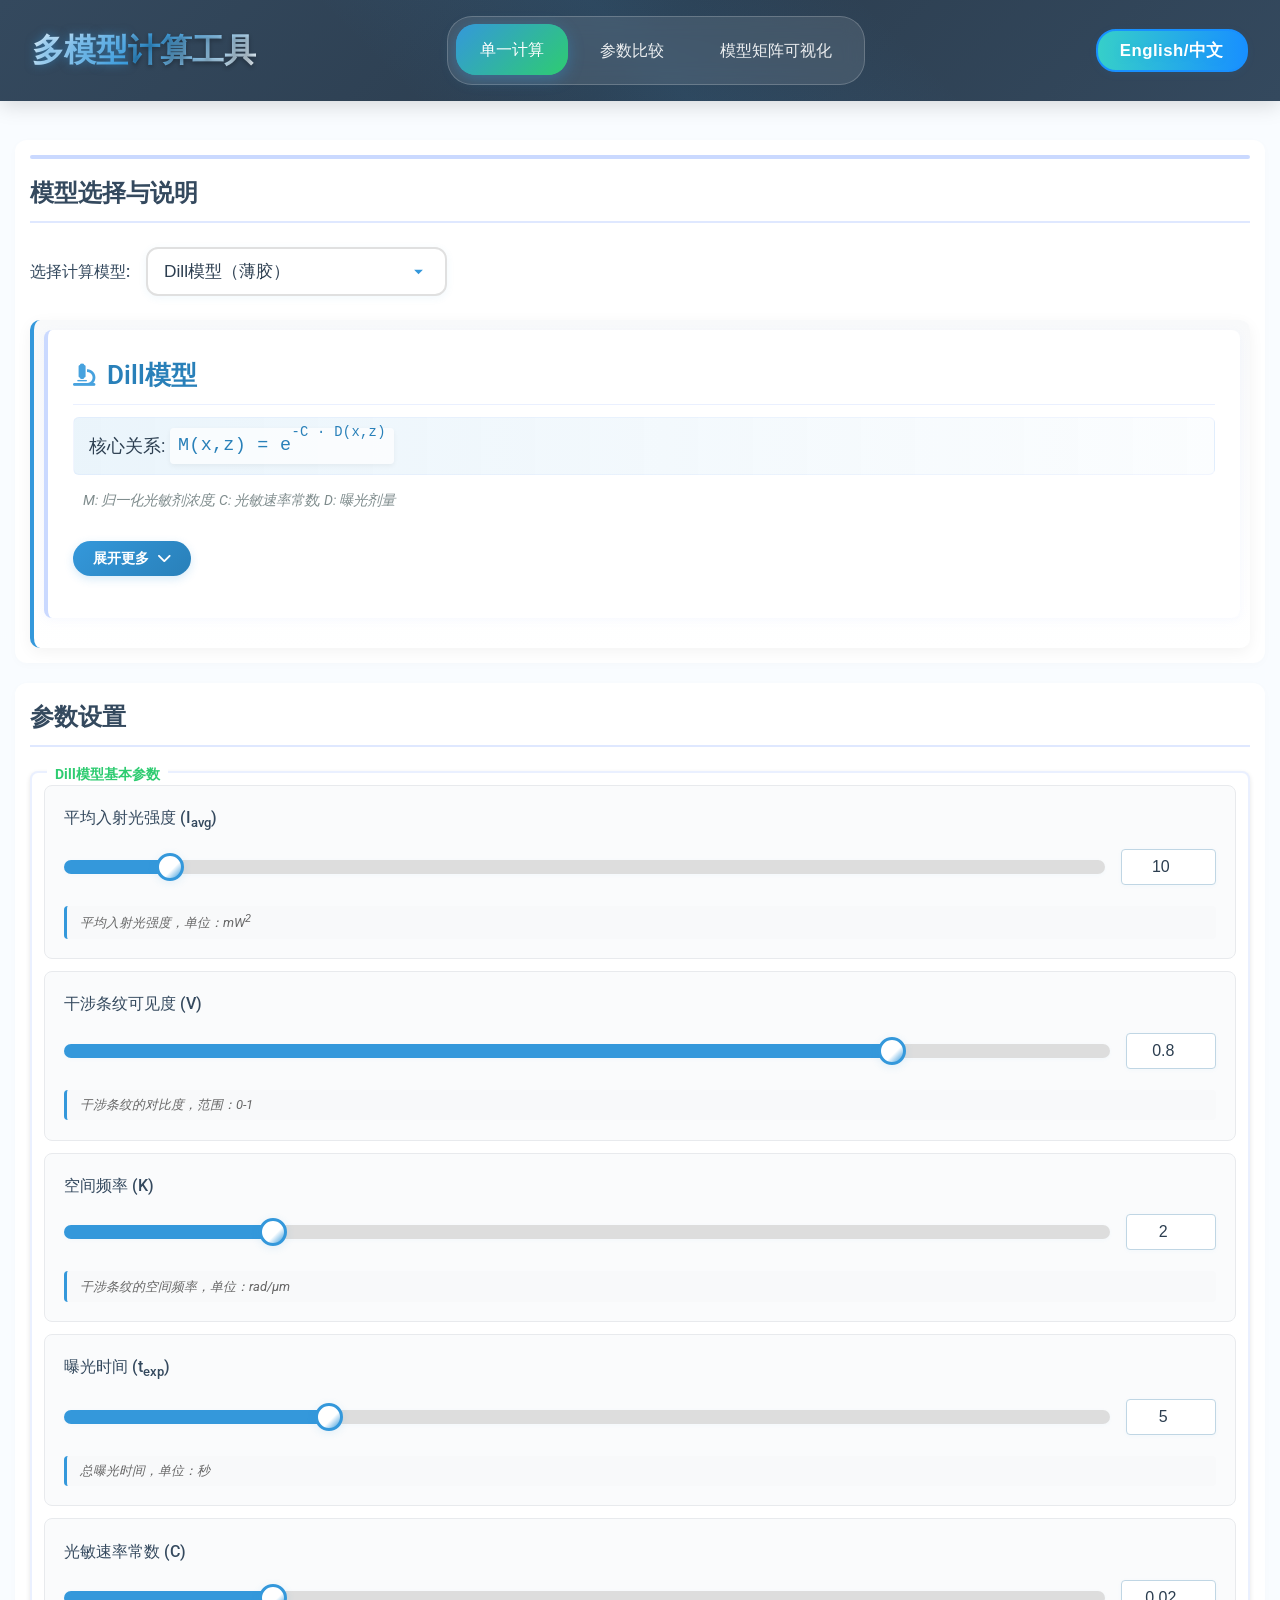
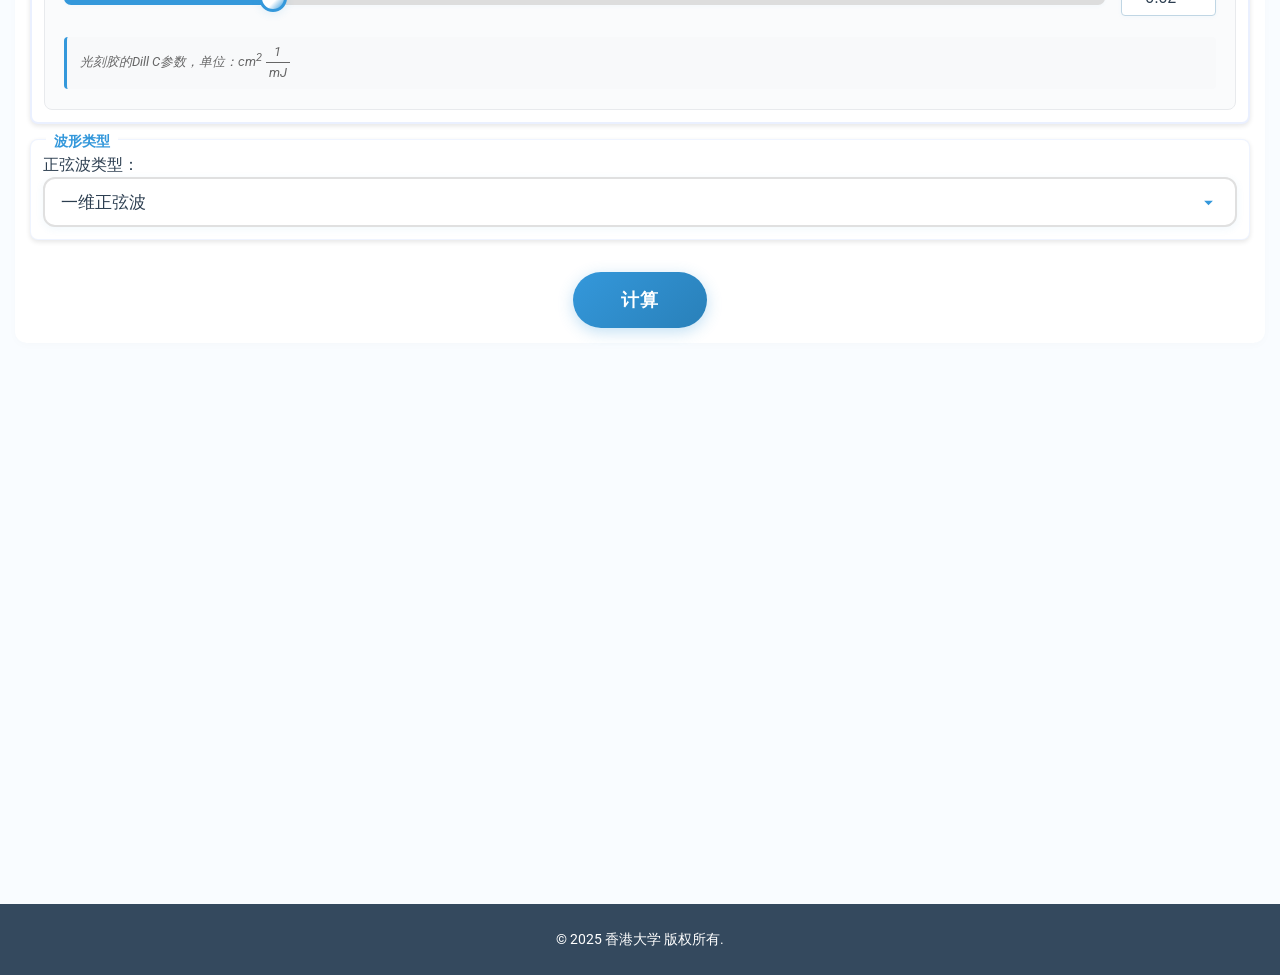
==== commit dda3d165: "2.0" ====
--- a/dill_model/frontend/index.html
+++ b/dill_model/frontend/index.html
@@ -112,10 +112,57 @@
     <!-- 引入Plotly.js -->
     <script src="https://cdn.plot.ly/plotly-2.25.2.min.js"></script>
     <link rel="stylesheet" href="https://cdnjs.cloudflare.com/ajax/libs/font-awesome/6.4.0/css/all.min.css">
+    
+    <!-- 引入系统化日志管理 -->
+    <script src="js/systematic-logs.js?v=1.0"></script>
 </head>
 <body>
     <!-- 加载动画 -->
     <div id="loading" class="loading">
+        <!-- 加载页面右上角日志按钮 -->
+        <div class="loading-controls">
+            <button id="loading-logs-btn" class="loading-logs-btn" title="查看计算进度" data-i18n-title="loading_logs_title">
+                <i class="fas fa-file-alt"></i>
+                <span class="loading-logs-text" data-i18n="loading_logs">计算日志</span>
+            </button>
+        </div>
+        
+        <!-- 加载期间的日志显示面板 -->
+        <div id="loading-logs-panel" class="loading-logs-panel">
+            <div class="loading-logs-header">
+                <h4 class="loading-logs-title">
+                    <i class="fas fa-code"></i>
+                    <span data-i18n="loading_logs_title_text">实时计算日志</span>
+                </h4>
+                <div class="loading-logs-controls">
+                    <button id="loading-logs-minimize" class="loading-logs-control-btn" title="最小化">
+                        <i class="fas fa-minus"></i>
+                    </button>
+                    <button id="loading-logs-close" class="loading-logs-control-btn" title="关闭">
+                        <i class="fas fa-times"></i>
+                    </button>
+                </div>
+            </div>
+            <div class="loading-logs-content">
+                <div class="loading-logs-stats">
+                    <div class="loading-stat">
+                        <span class="stat-label" data-i18n="loading_stat_progress">进度:</span>
+                        <span id="loading-progress-text" class="stat-value">等待开始...</span>
+                    </div>
+                    <div class="loading-stat">
+                        <span class="stat-label" data-i18n="loading_stat_time">用时:</span>
+                        <span id="loading-time-text" class="stat-value">-</span>
+                    </div>
+                </div>
+                <div id="loading-logs-container" class="loading-logs-list">
+                    <div class="loading-logs-placeholder">
+                        <i class="fas fa-info-circle"></i>
+                        <span data-i18n="loading_logs_placeholder">计算开始后将显示详细日志...</span>
+                    </div>
+                </div>
+            </div>
+        </div>
+        
         <div class="loader-container">
             <!-- 多层旋转环 -->
             <div class="spinner-ring"></div>
@@ -377,8 +424,8 @@
                                 <span class="parameter-value">10</span>
                             </div>
                             <div class="parameter-input">
-                                <input type="range" id="I_avg" class="slider" min="1" max="100" step="0.1" value="10">
-                                <input type="number" class="number-input" value="10" min="1" max="100" step="0.1">
+                                <input type="range" id="I_avg" class="slider" min="1" max="100" step="0.1" value="10" title="平均入射光强度滑块" aria-label="平均入射光强度">
+                                <input type="number" class="number-input" value="10" min="1" max="100" step="0.1" title="平均入射光强度数值输入" aria-label="平均入射光强度数值">
                             </div>
                             <div class="parameter-description" data-i18n="param_desc_I_avg">平均入射光强度，单位：mW/cm²</div>
                         </div>
@@ -391,8 +438,8 @@
                                 <span class="parameter-value">0.8</span>
                             </div>
                             <div class="parameter-input">
-                                <input type="range" id="V" class="slider" min="0" max="1" step="0.01" value="0.8">
-                                <input type="number" class="number-input" value="0.8" min="0" max="1" step="0.01">
+                                <input type="range" id="V" class="slider" min="0" max="1" step="0.01" value="0.8" title="干涉条纹可见度滑块" aria-label="干涉条纹可见度">
+                                <input type="number" class="number-input" value="0.8" min="0" max="1" step="0.01" title="干涉条纹可见度数值输入" aria-label="干涉条纹可见度数值">
                             </div>
                             <div class="parameter-description" data-i18n="param_desc_V">干涉条纹的对比度，范围：0-1</div>
                         </div>
@@ -405,8 +452,8 @@
                                 <span class="parameter-value">2</span>
                             </div>
                             <div class="parameter-input">
-                                <input type="range" id="K" class="slider" min="0.1" max="10" step="0.1" value="2">
-                                <input type="number" class="number-input" value="2" min="0.1" max="10" step="0.1">
+                                <input type="range" id="K" class="slider" min="0.1" max="10" step="0.1" value="2" title="空间频率滑块" aria-label="空间频率">
+                                <input type="number" class="number-input" value="2" min="0.1" max="10" step="0.1" title="空间频率数值输入" aria-label="空间频率数值">
                             </div>
                             <div class="parameter-description" data-i18n="param_desc_K">干涉条纹的空间频率，单位：rad/μm</div>
                         </div>
@@ -419,8 +466,8 @@
                                 <span class="parameter-value">5</span>
                             </div>
                             <div class="parameter-input">
-                                <input type="range" id="t_exp" class="slider" min="0.1" max="20" step="0.1" value="5">
-                                <input type="number" class="number-input" value="5" min="0.1" max="20" step="0.1">
+                                <input type="range" id="t_exp" class="slider" min="0.1" max="20" step="0.1" value="5" title="曝光时间滑块" aria-label="曝光时间">
+                                <input type="number" class="number-input" value="5" min="0.1" max="20" step="0.1" title="曝光时间数值输入" aria-label="曝光时间数值">
                             </div>
                             <div class="parameter-description" data-i18n="param_desc_t_exp">总曝光时间，单位：秒</div>
                         </div>
@@ -433,8 +480,8 @@
                                 <span class="parameter-value">0.02</span>
                             </div>
                             <div class="parameter-input">
-                                <input type="range" id="C" class="slider" min="0.001" max="0.1" step="0.001" value="0.02">
-                                <input type="number" class="number-input" value="0.02" min="0.001" max="0.1" step="0.001">
+                                <input type="range" id="C" class="slider" min="0.001" max="0.1" step="0.001" value="0.02" title="光敏速率常数滑块" aria-label="光敏速率常数">
+                                <input type="number" class="number-input" value="0.02" min="0.001" max="0.1" step="0.001" title="光敏速率常数数值输入" aria-label="光敏速率常数数值">
                             </div>
                             <div class="parameter-description" data-i18n="param_desc_C">光刻胶的Dill C参数，单位：cm²/mJ</div>
                         </div>
@@ -993,7 +1040,13 @@
             
             <!-- 结果展示区域 -->
             <section id="results-section" class="results-section">
-                <h2 class="section-title" data-i18n="result_section">计算结果</h2>
+                <div class="section-header">
+                    <h2 class="section-title" data-i18n="result_section">计算结果</h2>
+                    <button id="view-logs-btn" class="view-logs-btn" title="查看详细计算日志" data-i18n-title="view_logs_title">
+                        <i class="fas fa-file-alt"></i>
+                        <span data-i18n="view_logs">查看日志</span>
+                    </button>
+                </div>
                 
                 <div class="plots-container">
                     <!-- 新增(X, Y)平面曝光剂量热力图 -->
@@ -1023,7 +1076,7 @@
                         <div class="individual-threshold-controls threshold-analysis-hint" id="exposure-thresholds-container">
                           <div class="threshold-control" data-idx="0">
                             <span class="threshold-label-text">曝光剂量阈值:</span>
-                            <input type="range" class="threshold-slider" min="10" max="200" step="1" value="80">
+                            <input type="range" class="threshold-slider" min="10" max="200" step="1" value="80" title="曝光剂量阈值滑块" aria-label="曝光剂量阈值">
                             <span class="threshold-value-text">80 mJ/cm²</span>
                             <button class="toggle-threshold-visibility-btn">显示</button>
                           </div>
@@ -1043,7 +1096,7 @@
                         <div class="individual-threshold-controls threshold-analysis-hint" id="thickness-thresholds-container">
                           <div class="threshold-control" data-idx="0">
                             <span class="threshold-label-text">厚度阈值:</span>
-                            <input type="range" class="threshold-slider" min="0" max="1" step="0.01" value="0.3">
+                            <input type="range" class="threshold-slider" min="0" max="1" step="0.01" value="0.3" title="厚度阈值滑块" aria-label="厚度阈值">
                             <span class="threshold-value-text">0.3</span>
                             <button class="toggle-threshold-visibility-btn">显示</button>
                           </div>
@@ -1070,6 +1123,45 @@
             </section>
         </div>
     </main>
+    
+    <!-- 日志查看弹窗 -->
+    <div id="logs-modal" class="modal" aria-modal="true" role="dialog">
+        <div class="modal-content logs-modal-content">
+            <div class="modal-header">
+                <h3 class="modal-title">
+                    <i class="fas fa-file-alt"></i> 计算运行日志
+                </h3>
+                <div class="modal-controls">
+                    <select id="log-model-filter" class="log-filter-select" title="过滤模型类型" aria-label="过滤模型类型">
+                        <option value="">所有模型</option>
+                        <option value="dill">Dill模型</option>
+                        <option value="enhanced_dill">Enhanced Dill模型</option>
+                        <option value="car">CAR模型</option>
+                        <option value="system">系统</option>
+                    </select>
+                    <button id="refresh-logs-btn" class="log-control-btn" title="刷新日志">
+                        <i class="fas fa-sync-alt"></i>
+                    </button>
+                    <button id="clear-logs-btn" class="log-control-btn" title="清空日志">
+                        <i class="fas fa-trash"></i>
+                    </button>
+                    <button id="close-logs-modal" class="close-modal-btn" title="关闭">
+                        <i class="fas fa-times"></i>
+                    </button>
+                </div>
+            </div>
+            <div class="modal-body">
+                <div id="logs-container" class="logs-container">
+                    <div class="logs-loading">
+                        <i class="fas fa-spinner fa-spin"></i> 加载日志中...
+                    </div>
+                </div>
+            </div>
+            <div class="logs-stats">
+                <span id="logs-count-info" class="logs-count">总计: 0 条日志</span>
+            </div>
+        </div>
+    </div>
     
     <!-- 页脚 -->
     <footer>
@@ -1083,6 +1175,7 @@
     <script src="js/lang.js"></script>
     <script src="js/main.js"></script>
     <script src="js/car-model.js?v=1.0"></script>
+    <script src="js/logs-manager.js"></script>
     <script>
     // 模型切换逻辑
     const modelSelect = document.getElementById('model-select');
--- a/dill_model/frontend/css/style.css
+++ b/dill_model/frontend/css/style.css
@@ -3770,4 +3770,215 @@
         font-size: 0.8em;
         max-width: 220px;
     }
+}
+
+/* 结果区域头部样式 */
+.section-header {
+    display: flex;
+    justify-content: space-between;
+    align-items: center;
+    margin-bottom: 20px;
+}
+
+.view-logs-btn {
+    display: inline-flex;
+    align-items: center;
+    gap: 8px;
+    padding: 10px 16px;
+    background: linear-gradient(135deg, #3498db, #2980b9);
+    color: white;
+    border: none;
+    border-radius: 6px;
+    font-size: 0.9rem;
+    font-weight: 500;
+    cursor: pointer;
+    transition: all 0.3s ease;
+    box-shadow: 0 2px 4px rgba(52, 152, 219, 0.2);
+}
+
+.view-logs-btn:hover {
+    background: linear-gradient(135deg, #2980b9, #1f5f8b);
+    transform: translateY(-1px);
+    box-shadow: 0 4px 8px rgba(52, 152, 219, 0.3);
+}
+
+.view-logs-btn:active {
+    transform: translateY(0);
+    box-shadow: 0 2px 4px rgba(52, 152, 219, 0.2);
+}
+
+.view-logs-btn i {
+    font-size: 1rem;
+}
+
+/* 响应式调整 */
+@media (max-width: 768px) {
+    .section-header {
+        flex-direction: column;
+        align-items: flex-start;
+        gap: 10px;
+    }
+    
+    .view-logs-btn {
+        align-self: flex-end;
+        padding: 8px 12px;
+        font-size: 0.85rem;
+    }
+}
+
+/* 日志弹窗样式 */
+.logs-modal-content {
+    max-width: 95vw;
+    max-height: 90vh;
+    width: 95%;
+    height: 85vh;
+    display: flex;
+    flex-direction: column;
+    margin: 2.5vh auto;
+}
+
+.modal-header {
+    display: flex;
+    justify-content: space-between;
+    align-items: center;
+    padding: 20px;
+    border-bottom: 1px solid #e0e0e0;
+    background: #f8f9fa;
+}
+
+.modal-title {
+    margin: 0;
+    font-size: 1.25rem;
+    color: #2c3e50;
+    display: flex;
+    align-items: center;
+    gap: 10px;
+}
+
+.modal-controls {
+    display: flex;
+    align-items: center;
+    gap: 10px;
+}
+
+.log-filter-select {
+    padding: 6px 10px;
+    border: 1px solid #ddd;
+    border-radius: 4px;
+    font-size: 0.9rem;
+    background: white;
+}
+
+/* 确保日志弹窗默认隐藏 */
+#logs-modal {
+    display: none;
+}
+
+.log-control-btn, .close-modal-btn {
+    padding: 8px 10px;
+    border: none;
+    border-radius: 4px;
+    background: #3498db;
+    color: white;
+    cursor: pointer;
+    font-size: 0.9rem;
+    transition: background-color 0.2s;
+}
+
+.log-control-btn:hover, .close-modal-btn:hover {
+    background: #2980b9;
+}
+
+.close-modal-btn {
+    background: #e74c3c;
+}
+
+.close-modal-btn:hover {
+    background: #c0392b;
+}
+
+.modal-body {
+    padding: 20px;
+    flex-grow: 1;
+    display: flex;
+    flex-direction: column;
+    overflow: hidden; /* 确保子元素不会溢出 */
+}
+
+.logs-container {
+    background-color: #f4f4f4;
+    border-radius: 5px;
+    padding: 15px;
+    font-family: 'Courier New', Courier, monospace;
+    font-size: 0.9em;
+    border: 1px solid #ddd;
+    flex-grow: 1; /* 占据可用空间 */
+    overflow-y: auto; /* 关键：当内容溢出时显示滚动条 */
+}
+
+.log-entry {
+    padding: 4px 8px;
+    border-bottom: 1px solid #e7e7e7;
+    white-space: pre-wrap; /* 允许长消息换行 */
+    word-break: break-all;
+}
+
+.log-timestamp {
+    color: #7f8c8d;
+    font-weight: normal;
+}
+
+.log-type {
+    font-weight: bold;
+    margin: 0 5px;
+}
+
+.log-type.info { color: #3498db; }
+.log-type.progress { color: #27ae60; }
+.log-type.stats { color: #8e44ad; }
+.log-type.warning { color: #f39c12; }
+.log-type.error { color: #e74c3c; }
+
+.log-model {
+    background: #ecf0f1;
+    padding: 2px 6px;
+    border-radius: 3px;
+    font-size: 0.8rem;
+    margin: 0 5px;
+}
+
+.log-model.dill { background: #d5dbdb; }
+.log-model.enhanced_dill { background: #aed6f1; }
+.log-model.car { background: #f9e79f; }
+.log-model.system { background: #d5d5d5; }
+
+.log-message {
+    color: #2c3e50;
+}
+
+.logs-empty {
+    text-align: center;
+    padding: 40px;
+    color: #7f8c8d;
+}
+
+.logs-empty i {
+    font-size: 2rem;
+    margin-bottom: 10px;
+    opacity: 0.5;
+}
+
+.logs-loading {
+    text-align: center;
+    padding: 20px;
+    color: #7f8c8d;
+}
+
+.logs-stats {
+    padding: 10px;
+    border-top: 1px solid #e0e0e0;
+    background: #f8f9fa;
+    font-size: 0.9rem;
+    color: #7f8c8d;
+    flex-shrink: 0;
 }
--- a/dill_model/frontend/css/loading-animation.css
+++ b/dill_model/frontend/css/loading-animation.css
@@ -251,6 +251,583 @@
 }
 
 /* 响应式设计 */
+/* 加载页面日志控件样式 */
+.loading-controls {
+    position: absolute;
+    top: 20px;
+    right: 20px;
+    z-index: 1001;
+}
+
+.loading-logs-btn {
+    background: rgba(52, 152, 219, 0.9);
+    border: none;
+    border-radius: 25px;
+    padding: 12px 20px;
+    color: white;
+    font-size: 14px;
+    font-weight: 500;
+    cursor: pointer;
+    display: flex;
+    align-items: center;
+    gap: 8px;
+    transition: all 0.3s ease;
+    backdrop-filter: blur(10px);
+    border: 1px solid rgba(255, 255, 255, 0.2);
+    box-shadow: 0 4px 15px rgba(52, 152, 219, 0.3);
+}
+
+.loading-logs-btn:hover {
+    background: rgba(52, 152, 219, 1);
+    transform: translateY(-2px);
+    box-shadow: 0 6px 20px rgba(52, 152, 219, 0.4);
+}
+
+.loading-logs-btn i {
+    font-size: 16px;
+}
+
+.loading-logs-text {
+    white-space: nowrap;
+}
+
+/* ==================== 系统化日志分类样式 ==================== */
+
+/* 日志面板增强样式 */
+.loading-logs-panel {
+    position: fixed;
+    top: 60px;
+    right: 20px;
+    width: 420px;
+    max-height: 70vh;
+    background: white;
+    border-radius: 12px;
+    box-shadow: 0 15px 35px rgba(0, 0, 0, 0.15);
+    z-index: 1001;
+    opacity: 0;
+    transform: translateX(100%);
+    transition: all 0.4s cubic-bezier(0.25, 0.46, 0.45, 0.94);
+    border: 1px solid #e1e8ed;
+    overflow: hidden;
+    /* 默认隐藏日志面板 */
+    display: none;
+}
+
+.loading-logs-panel.visible {
+    display: block;
+    opacity: 1;
+    transform: translateX(0);
+}
+
+.loading-logs-panel.minimized {
+    max-height: 50px;
+    overflow: hidden;
+}
+
+/* 日志选择器区域 */
+.loading-logs-selector {
+    padding: 12px 16px 8px;
+    background: linear-gradient(135deg, #f8f9fa, #e9ecef);
+    border-bottom: 1px solid #dee2e6;
+    display: flex;
+    flex-direction: column;
+    gap: 8px;
+}
+
+.log-category-selector {
+    display: flex;
+    align-items: center;
+    gap: 8px;
+    font-size: 12px;
+    color: #6c757d;
+}
+
+.log-category-selector label {
+    font-weight: 500;
+    margin-bottom: 0;
+}
+
+.log-category-select {
+    flex: 1;
+    padding: 4px 8px;
+    border-radius: 6px;
+    border: 1px solid #ced4da;
+    background: white;
+    font-size: 11px;
+    cursor: pointer;
+}
+
+.log-category-select:focus {
+    outline: none;
+    border-color: #3498db;
+    box-shadow: 0 0 0 2px rgba(52, 152, 219, 0.1);
+}
+
+/* 日志标签页 */
+.log-tabs-container {
+    display: flex;
+    background: #f8f9fa;
+    border-bottom: 1px solid #dee2e6;
+    overflow-x: auto;
+    scrollbar-width: none;
+    -ms-overflow-style: none;
+}
+
+.log-tabs-container::-webkit-scrollbar {
+    display: none;
+}
+
+.log-tab {
+    flex: 0 0 auto;
+    padding: 8px 12px;
+    background: transparent;
+    border: none;
+    cursor: pointer;
+    font-size: 11px;
+    font-weight: 500;
+    color: #6c757d;
+    border-bottom: 2px solid transparent;
+    transition: all 0.2s ease;
+    white-space: nowrap;
+    position: relative;
+}
+
+.log-tab:hover {
+    color: #495057;
+    background: rgba(52, 152, 219, 0.05);
+}
+
+.log-tab.active {
+    color: #3498db;
+    background: white;
+    border-bottom-color: #3498db;
+}
+
+.log-tab .tab-badge {
+    display: inline-block;
+    background: #dc3545;
+    color: white;
+    font-size: 9px;
+    padding: 2px 5px;
+    border-radius: 10px;
+    margin-left: 4px;
+    min-width: 16px;
+    text-align: center;
+    line-height: 1;
+}
+
+.log-tab.active .tab-badge {
+    background: #3498db;
+}
+
+/* 日志过滤器 */
+.log-filters {
+    display: flex;
+    gap: 6px;
+    align-items: center;
+    flex-wrap: wrap;
+}
+
+.log-filter-chip {
+    padding: 3px 8px;
+    background: #e9ecef;
+    border: 1px solid #ced4da;
+    border-radius: 12px;
+    font-size: 10px;
+    cursor: pointer;
+    transition: all 0.2s ease;
+    color: #6c757d;
+    font-weight: 500;
+}
+
+.log-filter-chip:hover {
+    background: #dee2e6;
+}
+
+.log-filter-chip.active {
+    background: #3498db;
+    color: white;
+    border-color: #3498db;
+}
+
+.log-filter-chip.filter-error.active {
+    background: #dc3545;
+    border-color: #dc3545;
+}
+
+.log-filter-chip.filter-warning.active {
+    background: #ffc107;
+    border-color: #ffc107;
+    color: #212529;
+}
+
+.log-filter-chip.filter-success.active {
+    background: #28a745;
+    border-color: #28a745;
+}
+
+.log-filter-chip.filter-info.active {
+    background: #17a2b8;
+    border-color: #17a2b8;
+}
+
+/* 日志统计信息增强 */
+.loading-logs-stats {
+    display: flex;
+    justify-content: space-between;
+    align-items: center;
+    padding: 8px 16px;
+    background: linear-gradient(135deg, #f8f9fa, #e9ecef);
+    border-bottom: 1px solid #dee2e6;
+    font-size: 11px;
+}
+
+.loading-stat-group {
+    display: flex;
+    gap: 12px;
+}
+
+.loading-stat {
+    display: flex;
+    align-items: center;
+    gap: 4px;
+}
+
+.stat-label {
+    color: #6c757d;
+    font-weight: 500;
+}
+
+.stat-value {
+    color: #495057;
+    font-weight: 600;
+}
+
+.stat-value.progress {
+    color: #3498db;
+}
+
+.stat-value.success {
+    color: #28a745;
+}
+
+.stat-value.error {
+    color: #dc3545;
+}
+
+/* 日志内容区域 */
+.loading-logs-content {
+    display: flex;
+    flex-direction: column;
+    max-height: calc(70vh - 120px);
+    overflow: hidden;
+}
+
+.loading-logs-list {
+    flex: 1;
+    overflow-y: auto;
+    padding: 4px;
+    background: #fafbfc;
+    max-height: 400px;
+    scrollbar-width: thin;
+    scrollbar-color: #ced4da #f8f9fa;
+}
+
+.loading-logs-list::-webkit-scrollbar {
+    width: 6px;
+}
+
+.loading-logs-list::-webkit-scrollbar-track {
+    background: #f8f9fa;
+    border-radius: 3px;
+}
+
+.loading-logs-list::-webkit-scrollbar-thumb {
+    background: #ced4da;
+    border-radius: 3px;
+}
+
+.loading-logs-list::-webkit-scrollbar-thumb:hover {
+    background: #adb5bd;
+}
+
+/* 日志条目增强样式 */
+.loading-log-item {
+    display: flex;
+    align-items: flex-start;
+    gap: 8px;
+    padding: 8px 12px;
+    margin: 2px 0;
+    background: white;
+    border-radius: 6px;
+    border-left: 3px solid #e9ecef;
+    font-size: 11px;
+    line-height: 1.4;
+    transition: all 0.2s ease;
+    box-shadow: 0 1px 2px rgba(0, 0, 0, 0.05);
+}
+
+.loading-log-item:hover {
+    box-shadow: 0 2px 4px rgba(0, 0, 0, 0.1);
+    transform: translateY(-1px);
+}
+
+.loading-log-item.model-1d {
+    border-left-color: #3498db;
+}
+
+.loading-log-item.model-2d {
+    border-left-color: #2ecc71;
+}
+
+.loading-log-item.model-3d {
+    border-left-color: #e74c3c;
+}
+
+.loading-log-item.model-compare {
+    border-left-color: #9b59b6;
+}
+
+.loading-log-item.progress {
+    border-left-color: #3498db;
+    background: rgba(52, 152, 219, 0.03);
+}
+
+.loading-log-item.success {
+    border-left-color: #28a745;
+    background: rgba(40, 167, 69, 0.03);
+}
+
+.loading-log-item.warning {
+    border-left-color: #ffc107;
+    background: rgba(255, 193, 7, 0.03);
+}
+
+.loading-log-item.error {
+    border-left-color: #dc3545;
+    background: rgba(220, 53, 69, 0.03);
+}
+
+.loading-log-icon {
+    flex: 0 0 auto;
+    width: 14px;
+    height: 14px;
+    display: flex;
+    align-items: center;
+    justify-content: center;
+    margin-top: 1px;
+}
+
+.loading-log-icon i {
+    font-size: 10px;
+}
+
+.loading-log-item.progress .loading-log-icon i {
+    color: #3498db;
+}
+
+.loading-log-item.success .loading-log-icon i {
+    color: #28a745;
+}
+
+.loading-log-item.warning .loading-log-icon i {
+    color: #ffc107;
+}
+
+.loading-log-item.error .loading-log-icon i {
+    color: #dc3545;
+}
+
+.loading-log-content {
+    flex: 1;
+    display: flex;
+    flex-direction: column;
+    gap: 2px;
+}
+
+.loading-log-timestamp {
+    font-size: 9px;
+    color: #adb5bd;
+    font-weight: 500;
+}
+
+.loading-log-message {
+    color: #495057;
+    font-weight: 400;
+}
+
+.loading-log-details {
+    font-size: 10px;
+    color: #6c757d;
+    margin-top: 2px;
+    font-style: italic;
+}
+
+/* 模型标识 */
+.model-indicator {
+    flex: 0 0 auto;
+    padding: 2px 6px;
+    border-radius: 4px;
+    font-size: 9px;
+    font-weight: 600;
+    text-transform: uppercase;
+    letter-spacing: 0.5px;
+}
+
+.model-indicator.model-1d {
+    background: rgba(52, 152, 219, 0.1);
+    color: #3498db;
+}
+
+.model-indicator.model-2d {
+    background: rgba(46, 204, 113, 0.1);
+    color: #2ecc71;
+}
+
+.model-indicator.model-3d {
+    background: rgba(231, 76, 60, 0.1);
+    color: #e74c3c;
+}
+
+.model-indicator.model-compare {
+    background: rgba(155, 89, 182, 0.1);
+    color: #9b59b6;
+}
+
+/* 空状态 */
+.loading-logs-empty {
+    display: flex;
+    flex-direction: column;
+    align-items: center;
+    justify-content: center;
+    padding: 32px 16px;
+    color: #6c757d;
+    font-size: 12px;
+    text-align: center;
+}
+
+.loading-logs-empty i {
+    font-size: 24px;
+    margin-bottom: 8px;
+    opacity: 0.5;
+}
+
+/* 日志操作按钮 */
+.logs-actions {
+    display: flex;
+    gap: 6px;
+    padding: 8px 16px;
+    background: #f8f9fa;
+    border-top: 1px solid #dee2e6;
+}
+
+.logs-action-btn {
+    padding: 4px 8px;
+    background: white;
+    border: 1px solid #ced4da;
+    border-radius: 4px;
+    font-size: 10px;
+    cursor: pointer;
+    transition: all 0.2s ease;
+    color: #6c757d;
+    font-weight: 500;
+}
+
+.logs-action-btn:hover {
+    background: #e9ecef;
+    border-color: #adb5bd;
+}
+
+.logs-action-btn.primary {
+    background: #3498db;
+    border-color: #3498db;
+    color: white;
+}
+
+.logs-action-btn.primary:hover {
+    background: #2980b9;
+}
+
+/* 响应式设计 */
+@media (max-width: 768px) {
+    .loading-logs-panel {
+        width: calc(100vw - 24px);
+        right: 12px;
+        max-height: 60vh;
+    }
+    
+    .log-tabs-container {
+        padding: 0 4px;
+    }
+    
+    .log-tab {
+        padding: 6px 8px;
+        font-size: 10px;
+    }
+    
+    .loading-logs-stats {
+        flex-direction: column;
+        align-items: flex-start;
+        gap: 4px;
+    }
+    
+    .loading-stat-group {
+        gap: 8px;
+    }
+}
+
+/* 动画效果 */
+@keyframes logItemSlideIn {
+    0% {
+        opacity: 0;
+        transform: translateX(20px);
+    }
+    100% {
+        opacity: 1;
+        transform: translateX(0);
+    }
+}
+
+.loading-log-item.new {
+    animation: logItemSlideIn 0.3s ease;
+}
+
+/* 过渡动画样式 */
+.loading-to-main-transition {
+    animation: fadeToMain 0.8s cubic-bezier(0.25, 0.46, 0.45, 0.94) forwards;
+}
+
+@keyframes fadeToMain {
+    0% {
+        opacity: 1;
+        transform: scale(1);
+    }
+    50% {
+        opacity: 0.3;
+        transform: scale(0.95);
+    }
+    100% {
+        opacity: 0;
+        transform: scale(0.9) translateY(-50px);
+        display: none;
+    }
+}
+
+.main-logs-transition {
+    animation: slideFromLoading 0.8s cubic-bezier(0.25, 0.46, 0.45, 0.94) forwards;
+}
+
+@keyframes slideFromLoading {
+    0% {
+        opacity: 0;
+        transform: translateY(50px) scale(0.95);
+    }
+    100% {
+        opacity: 1;
+        transform: translateY(0) scale(1);
+    }
+}
+
 @media (max-width: 768px) {
     .loader-container {
         width: 120px;
@@ -260,4 +837,32 @@
     .loading-text {
         font-size: 16px;
     }
+    
+    .loading-controls {
+        top: 15px;
+        right: 15px;
+    }
+    
+    .loading-logs-btn {
+        padding: 10px 16px;
+        font-size: 12px;
+    }
+    
+    .loading-logs-btn .loading-logs-text {
+        display: none;
+    }
+    
+    .loading-logs-panel {
+        width: 320px;
+        right: 15px;
+        top: 70px;
+    }
+    
+    .loading-logs-header {
+        padding: 12px 16px;
+    }
+    
+    .loading-logs-title {
+        font-size: 14px;
+    }
 } 
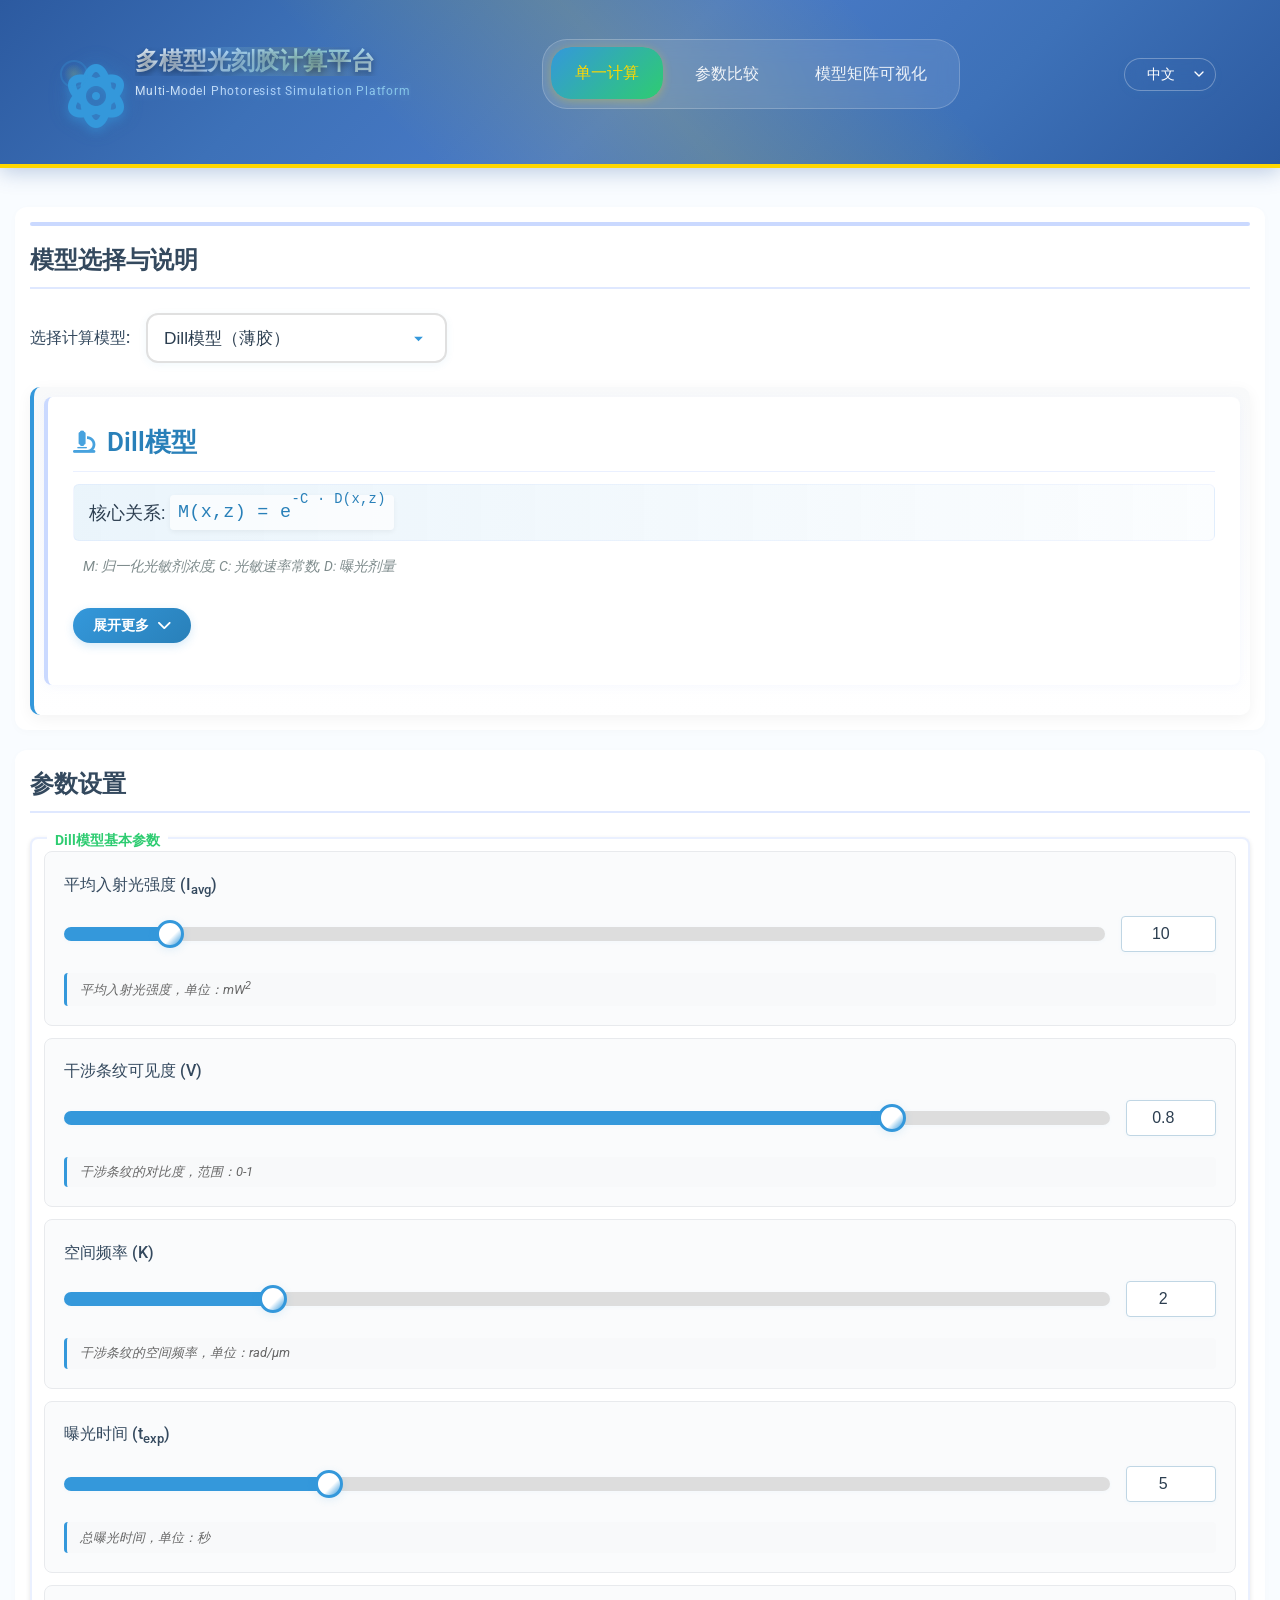
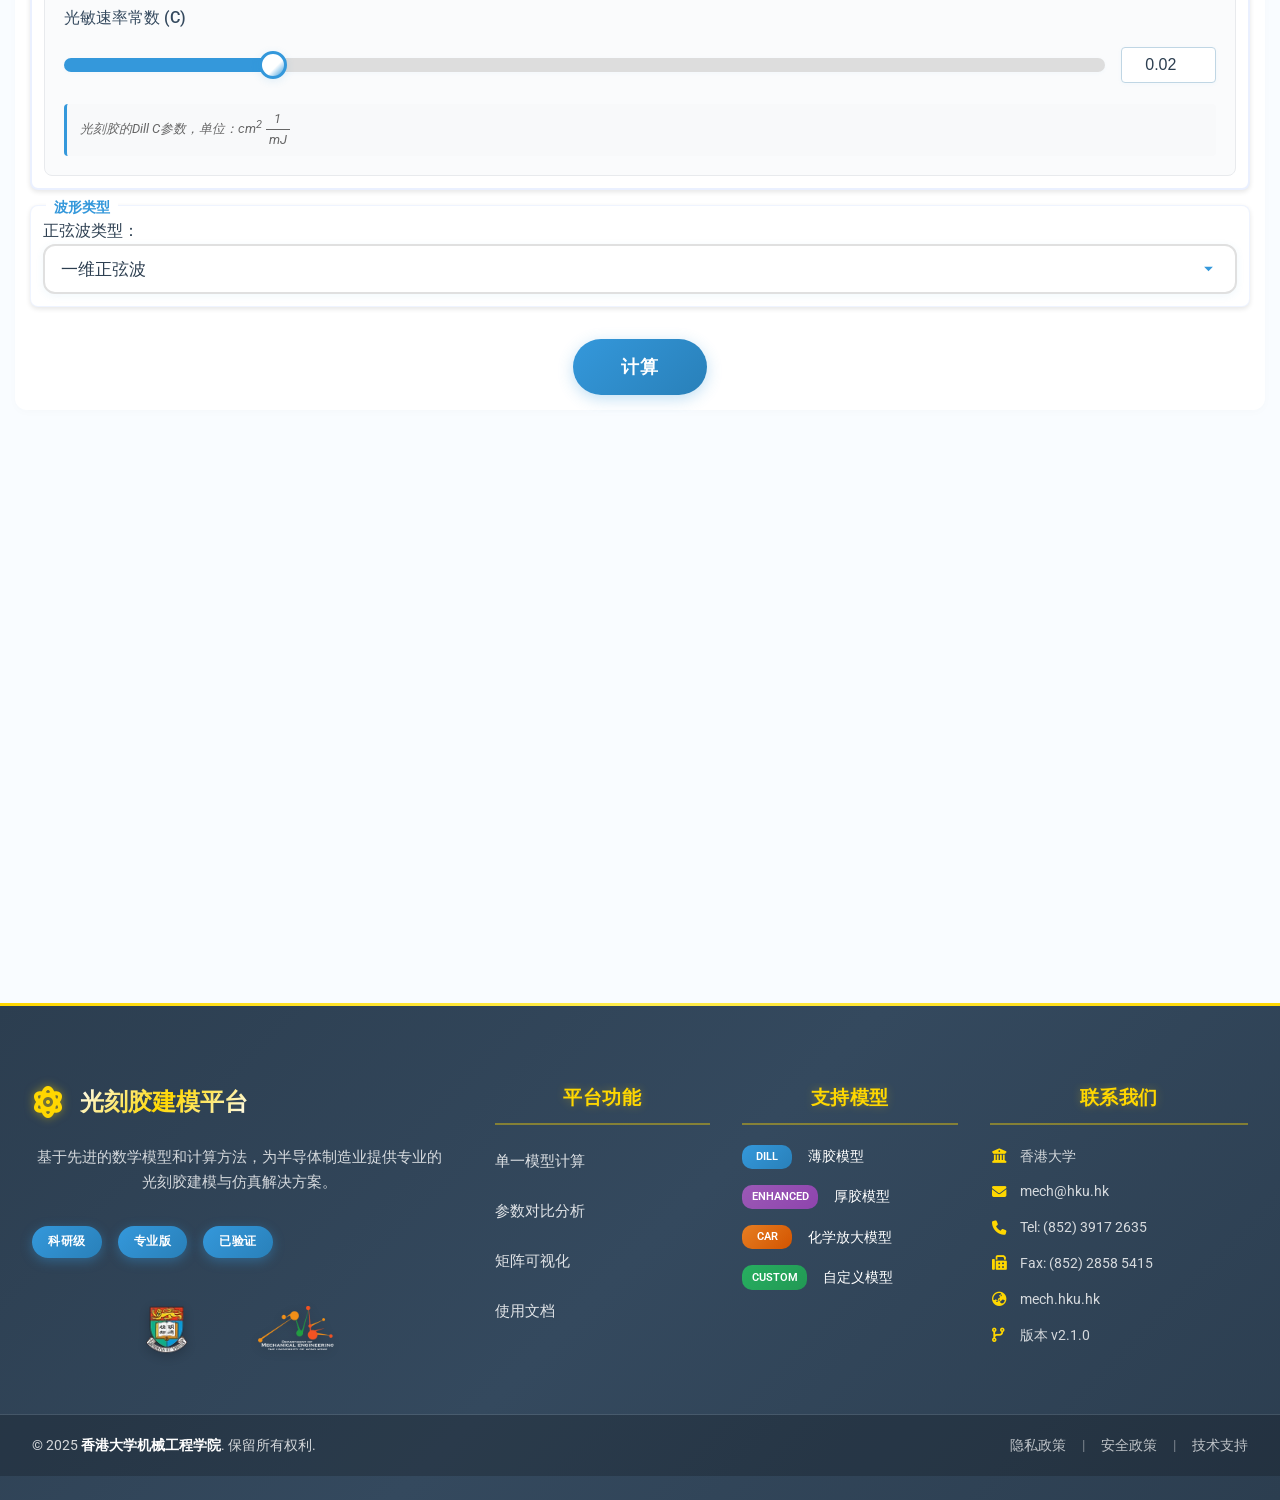
==== commit 5aebf282: "00" ====
--- a/dill_model/frontend/index.html
+++ b/dill_model/frontend/index.html
@@ -10,9 +10,10 @@
     <link rel="stylesheet" href="css/style.css?v=1.1">
     <link rel="stylesheet" href="css/animations.css?v=1.1">
     <link rel="stylesheet" href="css/popup-enhanced.css?v=1.0">
-    <link rel="stylesheet" href="css/car-model.css?v=1.0">
+    <link rel="stylesheet" href="css/car-model.css?v=1.1">
     <link rel="stylesheet" href="css/loading-animation.css">
     <link rel="stylesheet" href="css/theme-colors.css?v=1.0">
+    <link rel="stylesheet" href="css/professional-header-footer.css?v=1.1">
     <!-- 添加数学公式所需的样式 -->
     <style>
         /* 分数样式 */
@@ -199,18 +200,52 @@
     </div>
     
     <!-- 页头 -->
-    <header>
-        <div class="header-content">
-            <div class="logo" data-i18n="logo"><span>多模型</span>计算工具</div>
-            <nav class="main-nav">
-                <ul>
-                    <li class="active"><a href="index.html" data-i18n="nav_single">单一计算</a></li>
-                    <li><a href="compare.html" data-i18n="nav_compare">参数比较</a></li>
-                    <li><a href="/matrix_visualization/" data-i18n="nav_matrix">模型矩阵可视化</a></li>
-                </ul>
-            </nav>
-            <div class="lang-switcher">
-                <button id="lang-toggle-btn" data-i18n="lang_btn">English/中文</button>
+    <header class="professional-header">
+        <div class="header-main">
+            <div class="header-content">
+                <div class="brand-section">
+                    <div class="logo-container">
+                        <div class="logo-images">
+                            <i class="fas fa-atom app-logo" title="光刻胶建模平台"></i>
+                        </div>
+                        <div class="logo-text">
+                            <div class="logo-title" data-i18n="logo_title">
+                                <span class="logo-highlight">多模型</span>光刻胶计算平台
+                            </div>
+                            <div class="logo-subtitle" data-i18n="logo_subtitle">Multi-Model Photoresist Simulation Platform</div>
+                        </div>
+                    </div>
+                </div>
+                <nav class="main-nav">
+                    <ul class="nav-menu">
+                        <li class="nav-item active">
+                            <a href="index.html" class="nav-link" data-i18n="nav_single">
+                                <i class="fas fa-calculator"></i>
+                                <span>单一计算</span>
+                            </a>
+                        </li>
+                        <li class="nav-item">
+                            <a href="compare.html" class="nav-link" data-i18n="nav_compare">
+                                <i class="fas fa-chart-line"></i>
+                                <span>参数比较</span>
+                            </a>
+                        </li>
+                        <li class="nav-item">
+                            <a href="../matrix_visualization/" class="nav-link" data-i18n="nav_matrix">
+                                <i class="fas fa-cube"></i>
+                                <span>模型矩阵可视化</span>
+                            </a>
+                        </li>
+                    </ul>
+                </nav>
+                <div class="header-utilities">
+                    <div class="lang-switcher">
+                        <select id="lang-select" class="lang-select" title="选择语言 / Select Language" aria-label="选择语言">
+                            <option value="zh-CN">中文</option>
+                            <option value="en">English</option>
+                        </select>
+                    </div>
+                </div>
             </div>
         </div>
     </header>
@@ -566,9 +601,9 @@
                             <div class="parameter-input phi-expr-container">
                                 <select id="phi_expr_3d_select" class="phi-expr-select" title="选择常用相位表达式或使用自定义表达式">
                                     <option value="custom" data-i18n="phi_expr_custom">自定义输入</option>
-                                    <option value="0" selected data-i18n="phi_expr_constant">常量: 0</option>
+                                    <option value="0" data-i18n="phi_expr_constant">常量: 0 (静态模式)</option>
                                     <option value="0.5*t" data-i18n="phi_expr_linear">线性变化: 0.5*t</option>
-                                    <option value="sin(t)" data-i18n="phi_expr_sin">正弦变化: sin(t)</option>
+                                    <option value="sin(t)" selected data-i18n="phi_expr_sin">正弦变化: sin(t) (推荐4D动画)</option>
                                     <option value="cos(t)" data-i18n="phi_expr_cos">余弦变化: cos(t)</option>
                                     <option value="sin(2*PI*t)" data-i18n="phi_expr_sin_2pi">正弦周期变化: sin(2*PI*t)</option>
                                     <option value="0.2*t*t" data-i18n="phi_expr_quadratic">二次变化: 0.2*t*t</option>
@@ -578,7 +613,7 @@
                                 </select>
                                 <i class="fas fa-question-circle phi-expr-help-icon"></i>
                                 <div class="phi-expr-tooltip" data-i18n="phi_expr_help">支持数学函数: sin, cos, tan, exp, abs, sqrt, PI, E</div>
-                                <input type="text" id="phi_expr_3d" value="0" class="phi-expr-input" placeholder="输入相位表达式，可使用t,PI,sin,cos,exp等函数">
+                                <input type="text" id="phi_expr_3d" value="sin(t)" class="phi-expr-input" placeholder="输入相位表达式，可使用t,PI,sin,cos,exp等函数">
                             </div>
                             <div class="phi-expr-error" style="color:#d00;font-size:0.95em;display:none;"></div>
                             <button id="phi-expr-3d-preview-btn" class="preview-button" style="margin-top:4px;display:none;">预览3D分布</button>
@@ -604,6 +639,67 @@
                                 </div>
                             </div>
                             <div class="parameter-description" data-i18n="3d_range_description">三维分布显示范围，单位：μm</div>
+                        </div>
+                    </div>
+                    
+                    <!-- DILL模型4D动画参数 -->
+                    <div class="parameter-group-container" data-title="4D动画参数" data-i18n-title="4d_animation_params">
+                        <div class="parameter-item">
+                            <div class="parameter-label">
+                                <span class="parameter-name">
+                                    <i class="fas fa-play-circle"></i> 4D动画控制
+                                </span>
+                            </div>
+                            <div class="parameter-input">
+                                <label style="display: block; margin-bottom: 8px;">
+                                    <input type="checkbox" id="enable_4d_animation_dill" style="margin-right: 8px;">
+                                    启用4D时间动画（3D空间+时间维度）
+                                </label>
+                            </div>
+                            <div class="parameter-description">
+                                <span style="color: #3498db; font-weight: bold;">💡 提示：</span>
+                                请先将上方"波形类型"选择为"三维正弦波"，然后勾选此选项以启用4D动画功能
+                            </div>
+                        </div>
+                        
+                        <div id="dill_4d_time_params" style="display:none; margin-top: 10px; padding: 10px; background: rgba(52, 152, 219, 0.1); border-radius: 5px;">
+                            <div class="parameter-item slider-fill">
+                                <div class="parameter-label">
+                                    <span class="parameter-name">时间范围 (s)</span>
+                                    <span class="parameter-value">5</span>
+                                </div>
+                                <div class="parameter-input">
+                                    <label>开始时间: </label>
+                                    <input type="number" id="t_start_dill" value="0" min="0" max="20" step="0.1" style="width: 80px;">
+                                    <label style="margin-left: 10px;">结束时间: </label>
+                                    <input type="number" id="t_end_dill" value="5" min="0.1" max="20" step="0.1" style="width: 80px;">
+                                </div>
+                                <div class="parameter-description">4D动画的时间范围，单位：秒</div>
+                            </div>
+                            
+                            <div class="parameter-item slider-fill">
+                                <div class="parameter-label">
+                                    <span class="parameter-name">时间步数</span>
+                                    <span class="parameter-value">20</span>
+                                </div>
+                                <div class="parameter-input">
+                                    <input type="range" id="time_steps_dill" class="slider" min="10" max="50" step="1" value="20">
+                                    <input type="number" class="number-input" value="20" min="10" max="50" step="1">
+                                </div>
+                                <div class="parameter-description">动画帧数，越多越流畅但计算时间越长</div>
+                            </div>
+                            
+                            <div class="parameter-item slider-fill">
+                                <div class="parameter-label">
+                                    <span class="parameter-name">动画速度 (ms/帧)</span>
+                                    <span class="parameter-value">500</span>
+                                </div>
+                                <div class="parameter-input">
+                                    <input type="range" id="dill_animation_speed" class="slider" min="100" max="2000" step="50" value="500">
+                                    <input type="number" class="number-input" value="500" min="100" max="2000" step="50">
+                                </div>
+                                <div class="parameter-description">每帧播放间隔，越小播放越快</div>
+                            </div>
                         </div>
                     </div>
                 </div>
@@ -746,14 +842,14 @@
                             <div class="parameter-input phi-expr-container">
                                 <select id="enhanced_phi_expr_3d_select" class="phi-expr-select" title="选择常用相位表达式或使用自定义表达式">
                                     <option value="custom" data-i18n="phi_expr_custom">自定义输入</option>
-                                    <option value="0" selected data-i18n="phi_expr_constant">常量: 0</option>
+                                    <option value="0" data-i18n="phi_expr_constant">常量: 0 (静态模式)</option>
                                     <option value="0.5*t" data-i18n="phi_expr_linear">线性变化: 0.5*t</option>
-                                    <option value="sin(t)" data-i18n="phi_expr_sin">正弦变化: sin(t)</option>
+                                    <option value="sin(t)" selected data-i18n="phi_expr_sin">正弦变化: sin(t) (推荐4D动画)</option>
                                     <option value="cos(t)" data-i18n="phi_expr_cos">余弦变化: cos(t)</option>
                                     <option value="sin(2*PI*t)" data-i18n="phi_expr_sin_2pi">正弦周期变化: sin(2*PI*t)</option>
                                     <option value="0.2*t*t" data-i18n="phi_expr_quadratic">二次变化: 0.2*t*t</option>
                                 </select>
-                                <input type="text" id="enhanced_phi_expr_3d" value="0" class="phi-expr-input">
+                                <input type="text" id="enhanced_phi_expr_3d" value="sin(t)" class="phi-expr-input" placeholder="输入相位表达式，可使用t,PI,sin,cos,exp等函数">
                             </div>
                             <div class="phi-expr-error" style="color:#d00;font-size:0.95em;display:none;"></div>
                             <button id="enhanced-phi-expr-3d-preview-btn" class="preview-button" style="margin-top:4px;display:none;">预览3D分布</button>
@@ -779,6 +875,64 @@
                                 </div>
                             </div>
                             <div class="parameter-description" data-i18n="3d_range_description">三维分布显示范围，单位：μm</div>
+                        </div>
+                    </div>
+                    
+                    <!-- 增强DILL模型4D动画参数 -->
+                    <div class="parameter-group-container" data-title="4D动画参数" data-i18n-title="4d_animation_params">
+                        <div class="parameter-item">
+                            <div class="parameter-label">
+                                <span class="parameter-name">
+                                    <i class="fas fa-play-circle"></i> 4D动画控制
+                                </span>
+                            </div>
+                            <div class="parameter-input">
+                                <label style="display: block; margin-bottom: 8px;">
+                                    <input type="checkbox" id="enable_4d_animation_enhanced_dill" style="margin-right: 8px;">
+                                    启用4D时间动画（3D空间+时间维度）
+                                </label>
+                            </div>
+                            <div class="parameter-description">勾选后将生成随时间变化的3D动画，展示光刻胶反应的动态过程</div>
+                        </div>
+                        
+                        <div id="enhanced_dill_4d_time_params" style="display:none; margin-top: 10px; padding: 10px; background: rgba(155, 89, 182, 0.1); border-radius: 5px;">
+                            <div class="parameter-item slider-fill">
+                                <div class="parameter-label">
+                                    <span class="parameter-name">时间范围 (s)</span>
+                                    <span class="parameter-value">5</span>
+                                </div>
+                                <div class="parameter-input">
+                                    <label>开始时间: </label>
+                                    <input type="number" id="t_start_enhanced_dill" value="0" min="0" max="20" step="0.1" style="width: 80px;">
+                                    <label style="margin-left: 10px;">结束时间: </label>
+                                    <input type="number" id="t_end_enhanced_dill" value="5" min="0.1" max="20" step="0.1" style="width: 80px;">
+                                </div>
+                                <div class="parameter-description">4D动画的时间范围，单位：秒</div>
+                            </div>
+                            
+                            <div class="parameter-item slider-fill">
+                                <div class="parameter-label">
+                                    <span class="parameter-name">时间步数</span>
+                                    <span class="parameter-value">20</span>
+                                </div>
+                                <div class="parameter-input">
+                                    <input type="range" id="time_steps_enhanced_dill" class="slider" min="10" max="50" step="1" value="20">
+                                    <input type="number" class="number-input" value="20" min="10" max="50" step="1">
+                                </div>
+                                <div class="parameter-description">动画帧数，越多越流畅但计算时间越长</div>
+                            </div>
+                            
+                            <div class="parameter-item slider-fill">
+                                <div class="parameter-label">
+                                    <span class="parameter-name">动画速度 (ms/帧)</span>
+                                    <span class="parameter-value">500</span>
+                                </div>
+                                <div class="parameter-input">
+                                    <input type="range" id="enhanced_dill_animation_speed" class="slider" min="100" max="2000" step="50" value="500">
+                                    <input type="number" class="number-input" value="500" min="100" max="2000" step="50">
+                                </div>
+                                <div class="parameter-description">每帧播放间隔，越小播放越快</div>
+                            </div>
                         </div>
                     </div>
                 </div>
@@ -991,9 +1145,9 @@
                             <div class="parameter-input phi-expr-container">
                                 <select id="car_phi_expr_3d_select" class="phi-expr-select" title="选择常用相位表达式或使用自定义表达式">
                                     <option value="custom" data-i18n="phi_expr_custom">自定义输入</option>
-                                    <option value="0" selected data-i18n="phi_expr_constant">常量: 0</option>
+                                    <option value="0" data-i18n="phi_expr_constant">常量: 0</option>
                                     <option value="0.5*t" data-i18n="phi_expr_linear">线性变化: 0.5*t</option>
-                                    <option value="sin(t)" data-i18n="phi_expr_sin">正弦变化: sin(t)</option>
+                                    <option value="sin(t)" selected data-i18n="phi_expr_sin">正弦变化: sin(t)</option>
                                     <option value="cos(t)" data-i18n="phi_expr_cos">余弦变化: cos(t)</option>
                                     <option value="sin(2*PI*t)" data-i18n="phi_expr_sin_2pi">正弦周期变化: sin(2*PI*t)</option>
                                     <option value="0.2*t*t" data-i18n="phi_expr_quadratic">二次变化: 0.2*t*t</option>
@@ -1003,7 +1157,7 @@
                                 </select>
                                 <i class="fas fa-question-circle phi-expr-help-icon"></i>
                                 <div class="phi-expr-tooltip" data-i18n="phi_expr_help">支持数学函数: sin, cos, tan, exp, abs, sqrt, PI, E</div>
-                                <input type="text" id="car_phi_expr_3d" value="0" class="phi-expr-input" placeholder="输入相位表达式，可使用t,PI,sin,cos,exp等函数">
+                                <input type="text" id="car_phi_expr_3d" value="sin(t)" class="phi-expr-input" placeholder="输入相位表达式，可使用t,PI,sin,cos,exp等函数">
                             </div>
                             <div class="phi-expr-error" style="color:#d00;font-size:0.95em;display:none;"></div>
                             <button id="car-phi-expr-3d-preview-btn" class="preview-button" style="margin-top:4px;display:none;">预览3D分布</button>
@@ -1029,6 +1183,62 @@
                                 </div>
                             </div>
                             <div class="parameter-description" data-i18n="car_3d_range_description">三维分布显示范围，单位：μm</div>
+                        </div>
+                        
+                        <!-- 4D动画控制参数 -->
+                        <div class="parameter-item" style="border-top: 2px solid #e0e0e0; padding-top: 15px; margin-top: 15px;">
+                            <div class="parameter-label">
+                                <span class="parameter-name" style="color: #e67e22; font-weight: 600;">
+                                    <i class="fas fa-play-circle"></i> 4D动画控制
+                                </span>
+                            </div>
+                            <div class="parameter-input">
+                                <label style="display: block; margin-bottom: 8px;">
+                                    <input type="checkbox" id="car_enable_4d_animation" style="margin-right: 8px;">
+                                    启用4D时间动画（3D空间+时间维度）
+                                </label>
+                            </div>
+                            <div class="parameter-description">勾选后将生成随时间变化的3D动画，展示光刻胶反应的动态过程</div>
+                        </div>
+                        
+                        <div id="car-4d-params" style="display:none; margin-top: 10px; padding: 10px; background: rgba(230, 126, 34, 0.1); border-radius: 5px;">
+                            <div class="parameter-item slider-fill">
+                                <div class="parameter-label">
+                                    <span class="parameter-name">时间范围 (s)</span>
+                                    <span class="parameter-value">5</span>
+                                </div>
+                                <div class="parameter-input">
+                                    <label>开始时间: </label>
+                                    <input type="number" id="car_t_start" value="0" min="0" max="20" step="0.1" style="width: 80px;">
+                                    <label style="margin-left: 10px;">结束时间: </label>
+                                    <input type="number" id="car_t_end" value="5" min="0.1" max="20" step="0.1" style="width: 80px;">
+                                </div>
+                                <div class="parameter-description">4D动画的时间范围，单位：秒</div>
+                            </div>
+                            
+                            <div class="parameter-item slider-fill">
+                                <div class="parameter-label">
+                                    <span class="parameter-name">时间步数</span>
+                                    <span class="parameter-value">20</span>
+                                </div>
+                                <div class="parameter-input">
+                                    <input type="range" id="car_time_steps" class="slider" min="10" max="50" step="1" value="20">
+                                    <input type="number" class="number-input" value="20" min="10" max="50" step="1">
+                                </div>
+                                <div class="parameter-description">动画帧数，越多越流畅但计算时间越长</div>
+                            </div>
+                            
+                            <div class="parameter-item slider-fill">
+                                <div class="parameter-label">
+                                    <span class="parameter-name">动画速度 (ms/帧)</span>
+                                    <span class="parameter-value">500</span>
+                                </div>
+                                <div class="parameter-input">
+                                    <input type="range" id="car_animation_speed" class="slider" min="100" max="2000" step="50" value="500">
+                                    <input type="number" class="number-input" value="500" min="100" max="2000" step="50">
+                                </div>
+                                <div class="parameter-description">每帧播放间隔，越小播放越快</div>
+                            </div>
                         </div>
                     </div>
                 </div>
@@ -1114,6 +1324,87 @@
                         <h3 class="plot-title" data-i18n="heatmap_plot_title">二维分布热力图</h3>
                         <div id="heatmap-plot-container" class="plot-container"></div>
                         <button id="export-heatmap-data" data-i18n="export_heatmap_data_btn">导出二维数据</button>
+                    </div>
+                </div>
+
+                <!-- Dill 4D动画区域 -->
+                <div id="dill-4d-animation-section" class="car-4d-animation-section" style="display: none;">
+                    <h2 class="section-title">
+                        <i class="fas fa-play-circle" style="color: #3498db;"></i>
+                        Dill模型4D动画（3D空间+时间维度）
+                    </h2>
+                    <div class="animation-controls">
+                        <div class="animation-control-panel">
+                            <button id="dill-4d-play-btn" class="animation-btn play-btn" title="播放动画">
+                                <i class="fas fa-play"></i> 播放
+                            </button>
+                            <button id="dill-4d-pause-btn" class="animation-btn pause-btn" title="暂停动画" style="display:none;">
+                                <i class="fas fa-pause"></i> 暂停
+                            </button>
+                            <button id="dill-4d-reset-btn" class="animation-btn reset-btn" title="重置动画">
+                                <i class="fas fa-undo"></i> 重置
+                            </button>
+                            <button id="dill-4d-loop-btn" class="animation-btn loop-btn loop-off" title="开启循环播放">
+                                <i class="fas fa-sync-alt"></i> <span>开启循环</span>
+                            </button>
+                        </div>
+                    </div>
+                    <div id="dill-4d-animation-container" class="car-4d-plots-grid">
+                        <!-- 4D动画图表将在这里动态生成 -->
+                    </div>
+                </div>
+
+                <!-- Enhanced Dill 4D动画区域 -->
+                <div id="enhanced-dill-4d-animation-section" class="car-4d-animation-section" style="display: none;">
+                    <h2 class="section-title">
+                        <i class="fas fa-play-circle" style="color: #9b59b6;"></i>
+                        增强Dill模型4D动画（3D空间+时间维度）
+                    </h2>
+                    <div class="animation-controls">
+                        <div class="animation-control-panel">
+                            <button id="enhanced-dill-4d-play-btn" class="animation-btn play-btn" title="播放动画">
+                                <i class="fas fa-play"></i> 播放
+                            </button>
+                            <button id="enhanced-dill-4d-pause-btn" class="animation-btn pause-btn" title="暂停动画" style="display:none;">
+                                <i class="fas fa-pause"></i> 暂停
+                            </button>
+                            <button id="enhanced-dill-4d-reset-btn" class="animation-btn reset-btn" title="重置动画">
+                                <i class="fas fa-undo"></i> 重置
+                            </button>
+                            <button id="enhanced-dill-4d-loop-btn" class="animation-btn loop-btn loop-off" title="开启循环播放">
+                                <i class="fas fa-sync-alt"></i> <span>开启循环</span>
+                            </button>
+                        </div>
+                    </div>
+                    <div id="enhanced-dill-4d-animation-container" class="car-4d-plots-grid">
+                        <!-- 4D动画图表将在这里动态生成 -->
+                    </div>
+                </div>
+
+                <!-- CAR模型4D动画区域 -->
+                <div id="car-4d-animation-section" class="car-4d-animation-section" style="display: none;">
+                    <h2 class="section-title">
+                        <i class="fas fa-play-circle" style="color: #e67e22;"></i>
+                        CAR模型4D动画（3D空间+时间维度）
+                    </h2>
+                    <div class="animation-controls">
+                        <div class="animation-control-panel">
+                            <button id="car-4d-play-btn" class="animation-btn play-btn" title="播放动画">
+                                <i class="fas fa-play"></i> 播放
+                            </button>
+                            <button id="car-4d-pause-btn" class="animation-btn pause-btn" title="暂停动画" style="display:none;">
+                                <i class="fas fa-pause"></i> 暂停
+                            </button>
+                            <button id="car-4d-reset-btn" class="animation-btn reset-btn" title="重置动画">
+                                <i class="fas fa-undo"></i> 重置
+                            </button>
+                            <button id="car-4d-loop-btn" class="animation-btn loop-btn" title="切换循环播放">
+                                <i class="fas fa-sync-alt"></i> <span>关闭循环</span>
+                            </button>
+                        </div>
+                    </div>
+                    <div id="car-4d-animation-container" class="car-4d-plots-grid">
+                        <!-- 4D动画图表将在这里动态生成 -->
                     </div>
                 </div>
 
@@ -1164,9 +1455,91 @@
     </div>
     
     <!-- 页脚 -->
-    <footer>
-        <div class="footer-content">
-            <p>&copy; 2025 香港大学 版权所有.</p>
+    <footer class="professional-footer">
+        <div class="footer-main">
+            <div class="footer-content">
+                <div class="footer-section company-section">
+                    <div class="footer-logo">
+                        <i class="fas fa-atom"></i>
+                        <span data-i18n="footer_brand">光刻胶建模平台</span>
+                    </div>
+                    <p class="footer-description" data-i18n="footer_desc">
+                        基于先进的数学模型和计算方法，为半导体制造业提供专业的光刻胶建模与仿真解决方案。
+                    </p>
+                    <div class="footer-badges">
+                        <span class="badge" data-i18n="badge_research">科研级</span>
+                        <span class="badge" data-i18n="badge_professional">专业版</span>
+                        <span class="badge" data-i18n="badge_verified">已验证</span>
+                    </div>
+                    
+                    <!-- 添加页脚LOGO区域 - 放在徽章下方 -->
+                    <div class="footer-logos">
+                        <img src="assets/images/LOGO.avif" alt="香港大学校徽" class="footer-university-logo" title="香港大学">
+                        <img src="assets/images/Dept new logo.avif" alt="学院LOGO" class="footer-department-logo" title="机械工程系">
+                    </div>
+                </div>
+                <div class="footer-section links-section">
+                    <h4 class="footer-title" data-i18n="footer_platform">平台功能</h4>
+                    <ul class="footer-links">
+                        <li><a href="index.html" data-i18n="footer_single">单一模型计算</a></li>
+                        <li><a href="compare.html" data-i18n="footer_compare">参数对比分析</a></li>
+                        <li><a href="../matrix_visualization/" data-i18n="footer_matrix">矩阵可视化</a></li>
+                        <li><a href="#" data-i18n="footer_documentation">使用文档</a></li>
+                    </ul>
+                </div>
+                <div class="footer-section models-section">
+                    <h4 class="footer-title" data-i18n="footer_models">支持模型</h4>
+                    <ul class="footer-links">
+                        <li><span class="model-badge dill">Dill</span> <span data-i18n="footer_dill">薄胶模型</span></li>
+                        <li><span class="model-badge enhanced">Enhanced</span> <span data-i18n="footer_enhanced">厚胶模型</span></li>
+                        <li><span class="model-badge car">CAR</span> <span data-i18n="footer_car">化学放大模型</span></li>
+                        <li><span class="model-badge custom">Custom</span> <span data-i18n="footer_custom">自定义模型</span></li>
+                    </ul>
+                </div>
+                <div class="footer-section contact-section">
+                    <h4 class="footer-title" data-i18n="footer_contact">联系我们</h4>
+                    <div class="contact-info">
+                        <div class="contact-item">
+                            <i class="fas fa-university"></i>
+                            <span data-i18n="footer_university">香港大学</span>
+                        </div>
+                        <div class="contact-item">
+                            <i class="fas fa-envelope"></i>
+                            <span>mech@hku.hk</span>
+                        </div>
+                        <div class="contact-item">
+                            <i class="fas fa-phone"></i>
+                            <span>Tel: (852) 3917 2635</span>
+                        </div>
+                        <div class="contact-item">
+                            <i class="fas fa-fax"></i>
+                            <span>Fax: (852) 2858 5415</span>
+                        </div>
+                        <div class="contact-item">
+                            <i class="fas fa-globe-asia"></i>
+                            <a href="https://mech.hku.hk/" target="_blank" rel="noopener" style="color: inherit; text-decoration: none;">mech.hku.hk</a>
+                        </div>
+                        <div class="contact-item">
+                            <i class="fas fa-code-branch"></i>
+                            <span data-i18n="footer_version">版本 v2.1.0</span>
+                        </div>
+                    </div>
+                </div>
+            </div>
+        </div>
+        <div class="footer-bottom">
+            <div class="footer-bottom-content">
+                <div class="copyright">
+                    <p>&copy; 2025 <strong data-i18n="footer_copyright_org">香港大学光刻胶建模研究中心</strong>. <span data-i18n="footer_rights">保留所有权利</span>.</p>
+                </div>
+                <div class="footer-meta">
+                    <a href="https://mech.hku.hk/blank" target="_blank" rel="noopener" class="footer-link" data-i18n="footer_privacy">隐私政策</a>
+                    <span class="footer-separator">|</span>
+                    <a href="https://mech.hku.hk/safety" target="_blank" rel="noopener" class="footer-link" data-i18n="footer_terms">安全政策</a>
+                    <span class="footer-separator">|</span>
+                    <a href="#" class="footer-link" data-i18n="footer_support">技术支持</a>
+                </div>
+            </div>
         </div>
     </footer>
     
--- a/dill_model/frontend/css/style.css
+++ b/dill_model/frontend/css/style.css
@@ -15,6 +15,12 @@
     margin: 0;
     padding: 0;
     box-sizing: border-box;
+}
+
+/* 确保html和body没有意外的间距 */
+html, body {
+    margin: 0 !important;
+    padding: 0 !important;
 }
 
 body {
--- a/dill_model/frontend/css/car-model.css
+++ b/dill_model/frontend/css/car-model.css
@@ -216,4 +216,488 @@
     .car-step-description {
         max-width: 80px;
     }
+}
+
+/* CAR模型2D热力图样式 */
+.car-matrix-visualization {
+    margin-top: 20px;
+    margin-bottom: 30px;
+}
+
+.car-matrix-panel {
+    transition: all 0.3s ease;
+}
+
+.car-matrix-panel:hover {
+    transform: translateY(-5px);
+    box-shadow: 0 8px 15px rgba(0, 0, 0, 0.15);
+}
+
+.car-matrix-panel .car-result-title {
+    font-size: 16px;
+    font-weight: 600;
+    color: #2c3e50;
+    text-align: center;
+    margin-bottom: 15px;
+    padding-bottom: 8px;
+    border-bottom: 1px solid #eee;
+}
+
+.car-matrix-panel .export-image-btn {
+    display: block;
+    margin: 10px auto;
+    padding: 8px 15px;
+    background-color: #3498db;
+    color: white;
+    border: none;
+    border-radius: 4px;
+    font-size: 14px;
+    cursor: pointer;
+    transition: background-color 0.2s ease;
+}
+
+.car-matrix-panel .export-image-btn:hover {
+    background-color: #2980b9;
+}
+
+/* CAR模型1D图表样式 */
+.car-1d-visualization {
+    margin-top: 20px;
+    margin-bottom: 30px;
+}
+
+.car-plot-panel {
+    transition: all 0.3s ease;
+}
+
+.car-plot-panel:hover {
+    transform: translateY(-5px);
+    box-shadow: 0 8px 15px rgba(0, 0, 0, 0.15);
+}
+
+.car-plot-panel .car-result-title {
+    font-size: 16px;
+    font-weight: 600;
+    color: #2c3e50;
+    text-align: center;
+    margin-bottom: 15px;
+    padding-bottom: 8px;
+    border-bottom: 1px solid #eee;
+}
+
+.car-plot-panel .export-image-btn {
+    display: block;
+    margin: 10px auto;
+    padding: 8px 15px;
+    background-color: #3498db;
+    color: white;
+    border: none;
+    border-radius: 4px;
+    font-size: 14px;
+    cursor: pointer;
+    transition: background-color 0.2s ease;
+}
+
+.car-plot-panel .export-image-btn:hover {
+    background-color: #2980b9;
+}
+
+/* 响应式适配 */
+@media (max-width: 992px) {
+    .car-matrix-visualization {
+        grid-template-columns: 1fr 1fr;
+    }
+    
+    .car-1d-visualization {
+        grid-template-columns: 1fr 1fr;
+    }
+}
+
+@media (max-width: 768px) {
+    .car-matrix-visualization {
+        grid-template-columns: 1fr;
+    }
+    
+    .car-1d-visualization {
+        grid-template-columns: 1fr;
+    }
+    
+    .car-matrix-panel .car-result-title,
+    .car-plot-panel .car-result-title {
+        font-size: 15px;
+    }
+    
+    .car-plot-panel .export-image-btn,
+    .car-matrix-panel .export-image-btn {
+        padding: 6px 12px;
+        font-size: 13px;
+    }
+}
+
+@media (max-width: 480px) {
+    .car-matrix-panel {
+        padding: 10px;
+    }
+    
+    .car-plot-panel {
+        padding: 10px;
+    }
+    
+    .car-matrix-panel .car-result-title,
+    .car-plot-panel .car-result-title {
+        font-size: 14px;
+        margin-bottom: 10px;
+    }
+    
+    .car-plot-panel .export-image-btn,
+    .car-matrix-panel .export-image-btn {
+        padding: 5px 10px;
+        font-size: 12px;
+        margin-top: 5px;
+    }
+}
+
+/* CAR模型4D动画样式 */
+.car-4d-animation-section {
+    margin-top: 30px;
+    padding: 20px;
+    background: linear-gradient(135deg, #fff8f0 0%, #fff 100%);
+    border-radius: 12px;
+    box-shadow: 0 4px 12px rgba(230, 126, 34, 0.1);
+    border: 1px solid rgba(230, 126, 34, 0.2);
+}
+
+.car-4d-animation-section .section-title {
+    color: #e67e22;
+    margin-bottom: 20px;
+    font-size: 1.8rem;
+    font-weight: 600;
+    text-align: center;
+}
+
+/* 动画控制面板 */
+.animation-controls {
+    display: flex;
+    justify-content: center;
+    margin-bottom: 25px;
+    padding: 15px;
+    background: rgba(255, 255, 255, 0.8);
+    border-radius: 8px;
+    box-shadow: 0 2px 6px rgba(0, 0, 0, 0.05);
+}
+
+.animation-control-panel {
+    display: flex;
+    justify-content: center;
+    gap: 12px;
+    flex-wrap: wrap;
+}
+
+.animation-btn {
+    padding: 10px 20px;
+    border: none;
+    border-radius: 6px;
+    font-size: 14px;
+    font-weight: 500;
+    cursor: pointer;
+    transition: all 0.3s ease;
+    display: flex;
+    align-items: center;
+    gap: 6px;
+    min-width: 100px;
+    justify-content: center;
+}
+
+.animation-btn:hover {
+    transform: translateY(-2px);
+    box-shadow: 0 4px 8px rgba(0, 0, 0, 0.15);
+}
+
+.play-btn {
+    background-color: #27ae60;
+    color: white;
+}
+
+.play-btn:hover {
+    background-color: #229954;
+}
+
+.pause-btn {
+    background-color: #f39c12;
+    color: white;
+}
+
+.pause-btn:hover {
+    background-color: #e67e22;
+}
+
+.stop-btn {
+    background-color: #e74c3c;
+    color: white;
+}
+
+.stop-btn:hover {
+    background-color: #c0392b;
+}
+
+.reset-btn {
+    background-color: #3498db;
+    color: white;
+}
+
+.reset-btn:hover {
+    background-color: #2980b9;
+}
+
+.loop-btn {
+    background-color: #8e44ad;
+    color: white;
+}
+
+.loop-btn:hover {
+    background-color: #732d91;
+}
+
+.loop-btn.loop-off {
+    background-color: #7f8c8d;
+}
+
+.loop-btn.loop-off:hover {
+    background-color: #6c7a7d;
+}
+
+/* 4D动画图表网格 */
+.car-4d-plots-grid {
+    display: grid;
+    grid-template-columns: 1fr 1fr;
+    grid-template-rows: 1fr 1fr;
+    gap: 25px;
+    margin-top: 20px;
+    padding: 10px;
+}
+
+.car-4d-plot-container {
+    background: white;
+    border-radius: 12px;
+    padding: 20px;
+    box-shadow: 0 4px 12px rgba(0, 0, 0, 0.08);
+    transition: all 0.3s ease;
+    border: 1px solid rgba(230, 126, 34, 0.1);
+}
+
+.car-4d-plot-container:hover {
+    transform: translateY(-5px);
+    box-shadow: 0 8px 20px rgba(0, 0, 0, 0.12);
+    border-color: rgba(230, 126, 34, 0.3);
+}
+
+.car-4d-plot-container h3 {
+    color: #e67e22;
+    margin-bottom: 18px;
+    font-size: 1.1rem;
+    font-weight: 600;
+    text-align: center;
+    border-bottom: 2px solid #f39c12;
+    padding-bottom: 10px;
+}
+
+.car-4d-plot {
+    width: 100%;
+    height: 380px;
+    border-radius: 6px;
+}
+
+/* 动画状态指示器 */
+.animation-status {
+    position: absolute;
+    top: 10px;
+    right: 10px;
+    padding: 4px 8px;
+    border-radius: 12px;
+    font-size: 12px;
+    font-weight: 500;
+    color: white;
+}
+
+.status-playing {
+    background-color: #27ae60;
+}
+
+.status-paused {
+    background-color: #f39c12;
+}
+
+.status-stopped {
+    background-color: #95a5a6;
+}
+
+/* 响应式设计 */
+@media (max-width: 992px) {
+    .car-4d-plots-grid {
+        grid-template-columns: 1fr;
+        grid-template-rows: repeat(4, 1fr);
+        gap: 15px;
+    }
+    
+    .animation-control-panel {
+        gap: 8px;
+    }
+    
+    .animation-btn {
+        padding: 8px 16px;
+        font-size: 13px;
+        min-width: 90px;
+    }
+}
+
+@media (max-width: 768px) {
+    .car-4d-animation-section {
+        padding: 15px;
+        margin-top: 20px;
+    }
+    
+    .car-4d-animation-section .section-title {
+        font-size: 1.5rem;
+    }
+    
+    .animation-controls {
+        padding: 12px;
+    }
+    
+    .car-4d-plots-grid {
+        grid-template-columns: 1fr;
+        grid-template-rows: repeat(4, 1fr);
+        gap: 15px;
+        padding: 5px;
+    }
+    
+    .car-4d-plot-container {
+        padding: 15px;
+    }
+    
+    .car-4d-plot {
+        height: 300px;
+    }
+}
+
+@media (max-width: 480px) {
+    .animation-control-panel {
+        flex-direction: column;
+        align-items: center;
+    }
+    
+    .animation-btn {
+        width: 100%;
+        max-width: 200px;
+    }
+    
+    .car-4d-plots-grid {
+        grid-template-columns: 1fr;
+        grid-template-rows: repeat(4, 1fr);
+        gap: 10px;
+        padding: 0;
+    }
+    
+    .car-4d-plot-container {
+        padding: 10px;
+        border-radius: 8px;
+    }
+    
+    .car-4d-plot-container h3 {
+        font-size: 1rem;
+        margin-bottom: 12px;
+    }
+    
+    .car-4d-plot {
+        height: 250px;
+    }
+}
+
+/* 动画进度面板 */
+.animation-progress-panel {
+    display: flex;
+    justify-content: center;
+    align-items: center;
+    margin-top: 20px;
+    padding: 10px;
+    background-color: #f5f5f5;
+    border-radius: 8px;
+}
+
+/* DILL和Enhanced DILL模型的4D动画主题色覆盖 */
+#dill-4d-animation-section.car-4d-animation-section {
+    background: linear-gradient(135deg, #f0f8ff 0%, #fff 100%);
+    border: 1px solid rgba(52, 152, 219, 0.2);
+    box-shadow: 0 4px 12px rgba(52, 152, 219, 0.1);
+}
+
+#dill-4d-animation-section .section-title {
+    color: #3498db;
+}
+
+#dill-4d-animation-section .car-4d-plot-container {
+    border: 1px solid rgba(52, 152, 219, 0.1);
+}
+
+#dill-4d-animation-section .car-4d-plot-container:hover {
+    border-color: rgba(52, 152, 219, 0.3);
+}
+
+#dill-4d-animation-section .car-4d-plot-container h3 {
+    color: #3498db;
+    border-bottom: 2px solid #3498db;
+}
+
+#enhanced-dill-4d-animation-section.car-4d-animation-section {
+    background: linear-gradient(135deg, #f8f4ff 0%, #fff 100%);
+    border: 1px solid rgba(155, 89, 182, 0.2);
+    box-shadow: 0 4px 12px rgba(155, 89, 182, 0.1);
+}
+
+#enhanced-dill-4d-animation-section .section-title {
+    color: #9b59b6;
+}
+
+#enhanced-dill-4d-animation-section .car-4d-plot-container {
+    border: 1px solid rgba(155, 89, 182, 0.1);
+}
+
+#enhanced-dill-4d-animation-section .car-4d-plot-container:hover {
+    border-color: rgba(155, 89, 182, 0.3);
+}
+
+#enhanced-dill-4d-animation-section .car-4d-plot-container h3 {
+    color: #9b59b6;
+    border-bottom: 2px solid #9b59b6;
+}
+
+/* 暗色主题支持 */
+@media (prefers-color-scheme: dark) {
+    #dill-4d-animation-section.car-4d-animation-section {
+        background: linear-gradient(135deg, #1a2332 0%, #2c3e50 100%);
+        border-color: #34495e;
+    }
+    
+    #enhanced-dill-4d-animation-section.car-4d-animation-section {
+        background: linear-gradient(135deg, #2d1b38 0%, #2c3e50 100%);
+        border-color: #34495e;
+    }
+    
+    #dill-4d-animation-section .car-4d-plot-container,
+    #enhanced-dill-4d-animation-section .car-4d-plot-container {
+        background: #2c3e50;
+        border-color: #34495e;
+    }
+}
+
+/* 初始隐藏DILL和Enhanced DILL模型的4D动画参数容器 */
+#dill-params [data-title="4D动画参数"],
+#enhanced-dill-params [data-title="4D动画参数"] {
+    display: none;
+}
+
+/* 只有在3D模式下才显示4D动画参数 */
+#dill-params.show-4d [data-title="4D动画参数"],
+#enhanced-dill-params.show-4d [data-title="4D动画参数"] {
+    display: block;
 } 
--- a/dill_model/frontend/css/professional-header-footer.css
+++ b/dill_model/frontend/css/professional-header-footer.css
@@ -0,0 +1,1983 @@
+/* ===========================================
+   专业页眉和页脚样式 - 企业级设计升级版 (优化版)
+   设计目标：简洁、现代、商务、专业、用户友好
+   =========================================== */
+
+/* 专业页眉样式 - 更新为官网蓝色背景 */
+.professional-header {
+    background: linear-gradient(135deg, #2c5aa0 0%, #3d71b8 25%, #4a7bc8 50%, #3d71b8 75%, #2c5aa0 100%);
+    color: white;
+    box-shadow: 0 4px 20px rgba(44, 90, 160, 0.3);
+    position: sticky;
+    top: 0;
+    z-index: 1000;
+    transition: all 0.3s ease;
+    border-bottom: 4px solid #ffd700;
+    margin-top: 0 !important;
+    padding-top: 0 !important;
+}
+
+.professional-header::before {
+    content: '';
+    position: absolute;
+    top: 0;
+    left: 0;
+    right: 0;
+    bottom: 0;
+    background: linear-gradient(45deg, transparent 30%, rgba(255, 215, 0, 0.15) 50%, transparent 70%);
+    animation: headerShine 4s ease-in-out infinite;
+    pointer-events: none;
+}
+
+@keyframes headerShine {
+    0%, 100% { transform: translateX(-100%); opacity: 0; }
+    50% { transform: translateX(100%); opacity: 1; }
+}
+
+/* 页眉主要区域 - 增加高度以适应更大的LOGO */
+.header-main {
+    padding: 1.5rem 0; /* 增加垂直间距 */
+    position: relative;
+}
+
+.header-content {
+    max-width: 1400px;
+    margin: 0 auto;
+    padding: 0 2rem;
+    display: flex;
+    justify-content: space-between;
+    align-items: center;
+    position: relative;
+    z-index: 2;
+    gap: 3rem; /* 增加各部分间距 */
+    min-height: 100px; /* 增加最小高度以适应更大的LOGO */
+}
+
+/* 品牌部分 - 优化间距 */
+.brand-section {
+    flex: 0 0 auto;
+    min-width: 0;
+    display: flex;
+    align-items: center; /* 确保垂直居中 */
+    height: 100%; /* 确保充满父容器高度 */
+}
+
+.logo-container {
+    display: flex;
+    align-items: center;
+    gap: 2rem; /* 增加LOGO与文字间距 */
+    transition: all 0.3s ease;
+    height: 100%; /* 确保充满父容器高度 */
+}
+
+/* Logo images styling - 进一步放大校徽 */
+.logo-images {
+    display: flex;
+    align-items: center;
+    gap: 1rem;
+    flex-shrink: 0;
+}
+
+.university-logo,
+.department-logo {
+    height: 75px; /* 从60px进一步增加到75px */
+    width: auto;
+    transition: all 0.3s ease;
+    border-radius: 10px;
+    background: transparent;
+    padding: 5px; /* 增加padding */
+    /* 增强视觉效果 */
+    filter: drop-shadow(0 4px 8px rgba(0, 0, 0, 0.3)) brightness(1.2) contrast(1.2);
+}
+
+.university-logo:hover,
+.department-logo:hover {
+    transform: translateY(-4px) scale(1.1); /* 增强悬浮效果 */
+    filter: drop-shadow(0 8px 16px rgba(0, 0, 0, 0.4)) brightness(1.3) contrast(1.3);
+}
+
+/* APP原子图标LOGO样式 - 适配页眉 */
+.app-logo {
+    font-size: 4rem; /* 大小适中，与原校徽高度相似 */
+    color: #ffd700; /* 金色主色 */
+    transition: all 0.3s cubic-bezier(0.4, 0, 0.2, 1);
+    text-shadow: 0 4px 8px rgba(255, 215, 0, 0.4), 0 0 20px rgba(255, 215, 0, 0.3);
+    position: relative;
+    cursor: pointer;
+    padding: 10px;
+    background: radial-gradient(circle, rgba(255, 215, 0, 0.15) 0%, transparent 70%);
+    border-radius: 50%;
+    animation: atomGlow 3s ease-in-out infinite alternate, atomRotate 8s linear infinite;
+}
+
+/* 原子旋转动画 */
+@keyframes atomRotate {
+    0% { transform: rotate(0deg); }
+    100% { transform: rotate(360deg); }
+}
+
+/* 原子发光动画 */
+@keyframes atomGlow {
+    0% { 
+        color: #ffd700;
+        text-shadow: 0 4px 8px rgba(255, 215, 0, 0.4), 0 0 20px rgba(255, 215, 0, 0.3);
+        filter: brightness(1);
+    }
+    100% { 
+        color: #fff200;
+        text-shadow: 0 6px 12px rgba(255, 215, 0, 0.6), 0 0 30px rgba(255, 215, 0, 0.5), 0 0 40px rgba(255, 210, 0, 0.3);
+        filter: brightness(1.2) drop-shadow(0 0 15px rgba(255, 215, 0, 0.6));
+    }
+}
+
+/* 悬浮效果 */
+.app-logo:hover {
+    transform: translateY(-6px) scale(1.15) rotate(15deg);
+    color: #fff200;
+    text-shadow: 0 8px 16px rgba(255, 215, 0, 0.7), 0 0 40px rgba(255, 215, 0, 0.6), 0 0 60px rgba(255, 210, 0, 0.4);
+    filter: brightness(1.3) drop-shadow(0 0 25px rgba(255, 215, 0, 0.8));
+    background: radial-gradient(circle, rgba(255, 215, 0, 0.25) 0%, transparent 70%);
+    animation-play-state: paused; /* 悬浮时暂停旋转 */
+}
+
+/* 原子脉冲效果 */
+.app-logo::before {
+    content: '';
+    position: absolute;
+    top: 50%;
+    left: 50%;
+    width: 100%;
+    height: 100%;
+    background: radial-gradient(circle, rgba(255, 215, 0, 0.2) 0%, transparent 70%);
+    border-radius: 50%;
+    transform: translate(-50%, -50%);
+    animation: atomPulse 2s ease-in-out infinite;
+    z-index: -1;
+}
+
+@keyframes atomPulse {
+    0%, 100% { 
+        transform: translate(-50%, -50%) scale(1);
+        opacity: 1;
+    }
+    50% { 
+        transform: translate(-50%, -50%) scale(1.5);
+        opacity: 0;
+    }
+}
+
+/* 原子轨道效果 */
+.app-logo::after {
+    content: '';
+    position: absolute;
+    top: 50%;
+    left: 50%;
+    width: 120%;
+    height: 120%;
+    border: 2px solid rgba(255, 215, 0, 0.3);
+    border-radius: 50%;
+    transform: translate(-50%, -50%);
+    animation: atomOrbit 4s linear infinite reverse;
+    z-index: -1;
+}
+
+@keyframes atomOrbit {
+    0% { transform: translate(-50%, -50%) rotate(0deg); }
+    100% { transform: translate(-50%, -50%) rotate(360deg); }
+}
+
+/* 主题适配 - 不同模型主题下的原子图标颜色 */
+.theme-dill .app-logo {
+    color: #3498db;
+    text-shadow: 0 4px 8px rgba(52, 152, 219, 0.4), 0 0 20px rgba(52, 152, 219, 0.3);
+    background: radial-gradient(circle, rgba(52, 152, 219, 0.15) 0%, transparent 70%);
+}
+
+.theme-dill .app-logo:hover {
+    color: #5dade2;
+    text-shadow: 0 8px 16px rgba(52, 152, 219, 0.7), 0 0 40px rgba(52, 152, 219, 0.6), 0 0 60px rgba(52, 152, 219, 0.4);
+    background: radial-gradient(circle, rgba(52, 152, 219, 0.25) 0%, transparent 70%);
+}
+
+.theme-dill .app-logo::after {
+    border-color: rgba(52, 152, 219, 0.3);
+}
+
+.theme-enhanced-dill .app-logo {
+    color: #9b59b6;
+    text-shadow: 0 4px 8px rgba(155, 89, 182, 0.4), 0 0 20px rgba(155, 89, 182, 0.3);
+    background: radial-gradient(circle, rgba(155, 89, 182, 0.15) 0%, transparent 70%);
+}
+
+.theme-enhanced-dill .app-logo:hover {
+    color: #af7ac5;
+    text-shadow: 0 8px 16px rgba(155, 89, 182, 0.7), 0 0 40px rgba(155, 89, 182, 0.6), 0 0 60px rgba(155, 89, 182, 0.4);
+    background: radial-gradient(circle, rgba(155, 89, 182, 0.25) 0%, transparent 70%);
+}
+
+.theme-enhanced-dill .app-logo::after {
+    border-color: rgba(155, 89, 182, 0.3);
+}
+
+.theme-car .app-logo {
+    color: #e67e22;
+    text-shadow: 0 4px 8px rgba(230, 126, 34, 0.4), 0 0 20px rgba(230, 126, 34, 0.3);
+    background: radial-gradient(circle, rgba(230, 126, 34, 0.15) 0%, transparent 70%);
+}
+
+.theme-car .app-logo:hover {
+    color: #f39c12;
+    text-shadow: 0 8px 16px rgba(230, 126, 34, 0.7), 0 0 40px rgba(230, 126, 34, 0.6), 0 0 60px rgba(230, 126, 34, 0.4);
+    background: radial-gradient(circle, rgba(230, 126, 34, 0.25) 0%, transparent 70%);
+}
+
+.theme-car .app-logo::after {
+    border-color: rgba(230, 126, 34, 0.3);
+}
+
+/* 响应式适配 - 移动设备上调整原子图标大小 */
+@media (max-width: 768px) {
+    .app-logo {
+        font-size: 3rem;
+        padding: 8px;
+    }
+}
+
+@media (max-width: 480px) {
+    .app-logo {
+        font-size: 2.5rem;
+        padding: 6px;
+    }
+}
+
+.logo-container:hover {
+    transform: translateX(6px); /* 增加悬浮移动距离 */
+}
+
+.logo-text {
+    display: flex;
+    flex-direction: column;
+    justify-content: center; /* 垂直居中 */
+    min-width: 0;
+    margin-left: 1.2rem; /* 与LOGO保持适当距离 */
+}
+
+.logo-title {
+    font-size: 2rem; /* 从1.8rem增加到2rem */
+    font-weight: 700;
+    line-height: 1.2;
+    margin-bottom: 0.4rem; /* 增加间距 */
+    white-space: nowrap;
+    overflow: hidden;
+    text-overflow: ellipsis;
+    text-shadow: 0 3px 6px rgba(0, 0, 0, 0.4); /* 增强文字阴影 */
+    position: relative;
+    background: linear-gradient(135deg, #e8f4fd 0%, #b8daff 30%, #87ceeb 60%, #e8f4fd 100%);
+    -webkit-background-clip: text;
+    -webkit-text-fill-color: transparent;
+    background-clip: text;
+    animation: titleShimmer 4s ease-in-out infinite;
+}
+
+/* 标题整体渐变动画 */
+@keyframes titleShimmer {
+    0%, 100% { 
+        background-position: 0% 50%;
+        filter: brightness(1) drop-shadow(0 0 8px rgba(184, 218, 255, 0.3));
+    }
+    50% { 
+        background-position: 100% 50%;
+        filter: brightness(1.1) drop-shadow(0 0 12px rgba(184, 218, 255, 0.5));
+    }
+}
+
+/* 增强黄色高亮效果 - "多模型"部分 */
+.logo-highlight {
+    background: linear-gradient(135deg, #ffd700 0%, #ffed4e 15%, #fff200 30%, #ffa500 45%, #ff8c00 60%, #ffed4e 75%, #ffd700 90%, #fff200 100%);
+    -webkit-background-clip: text;
+    -webkit-text-fill-color: transparent;
+    background-clip: text;
+    background-size: 300% 300%;
+    font-weight: 900; /* 增加字重 */
+    position: relative;
+    animation: goldGlow 3s ease-in-out infinite alternate, colorShift 5s ease-in-out infinite;
+    display: inline-block;
+    transform-origin: center;
+}
+
+/* 为"多模型"添加发光边框效果 */
+.logo-highlight::before {
+    content: attr(data-text);
+    position: absolute;
+    top: 0;
+    left: 0;
+    z-index: -1;
+    background: linear-gradient(135deg, rgba(255, 215, 0, 0.3), rgba(255, 140, 0, 0.3));
+    -webkit-background-clip: text;
+    -webkit-text-fill-color: transparent;
+    background-clip: text;
+    filter: blur(1px);
+    transform: scale(1.05);
+}
+
+/* 黄色发光动画 */
+@keyframes goldGlow {
+    0% { 
+        filter: brightness(1) drop-shadow(0 0 8px rgba(255, 215, 0, 0.5)) drop-shadow(0 0 15px rgba(255, 140, 0, 0.3));
+        transform: scale(1);
+    }
+    100% { 
+        filter: brightness(1.3) drop-shadow(0 0 20px rgba(255, 215, 0, 0.8)) drop-shadow(0 0 30px rgba(255, 140, 0, 0.5));
+        transform: scale(1.02);
+    }
+}
+
+/* 颜色渐变移动动画 */
+@keyframes colorShift {
+    0%, 100% { 
+        background-position: 0% 50%;
+    }
+    25% { 
+        background-position: 25% 25%;
+    }
+    50% { 
+        background-position: 100% 50%;
+    }
+    75% { 
+        background-position: 75% 75%;
+    }
+}
+
+.logo-subtitle {
+    font-size: 1rem; /* 从0.9rem增加到1rem */
+    opacity: 0.9;
+    font-weight: 400;
+    letter-spacing: 0.8px;
+    white-space: nowrap;
+    overflow: hidden;
+    text-overflow: ellipsis;
+    background: linear-gradient(90deg, #e8f4fd 0%, #b8daff 25%, #87ceeb 50%, #b8daff 75%, #e8f4fd 100%);
+    -webkit-background-clip: text;
+    -webkit-text-fill-color: transparent;
+    background-clip: text;
+    background-size: 200% 100%;
+    animation: subtitleFlow 5s ease-in-out infinite, subtitleGlow 4s ease-in-out infinite alternate;
+    text-shadow: 0 0 8px rgba(184, 218, 255, 0.4);
+    position: relative;
+}
+
+/* 副标题流动效果 */
+@keyframes subtitleFlow {
+    0%, 100% { 
+        background-position: 0% 50%;
+    }
+    50% { 
+        background-position: 100% 50%;
+    }
+}
+
+.logo-container:hover .logo-subtitle {
+    opacity: 1;
+}
+
+/* 星光闪烁效果 */
+.logo-title::before {
+    content: '✨';
+    position: absolute;
+    top: -5px;
+    right: -15px;
+    font-size: 0.8rem;
+    animation: sparkle 2s ease-in-out infinite;
+    opacity: 0;
+    z-index: 3;
+}
+
+.logo-highlight::after {
+    content: '⭐';
+    position: absolute;
+    top: -3px;
+    right: -20px;
+    font-size: 0.6rem;
+    animation: sparkle 3s ease-in-out infinite reverse;
+    opacity: 0;
+    z-index: 3;
+}
+
+/* 星光闪烁动画 */
+@keyframes sparkle {
+    0%, 100% { 
+        opacity: 0;
+        transform: scale(0.5) rotate(0deg);
+    }
+    50% { 
+        opacity: 1;
+        transform: scale(1.2) rotate(180deg);
+    }
+}
+
+/* 悬停时增强效果 */
+.logo-container:hover .logo-title {
+    animation-duration: 2s; /* 加快动画 */
+}
+
+.logo-container:hover .logo-highlight {
+    animation-duration: 1.5s, 3s; /* 加快动画 */
+    filter: brightness(1.4) drop-shadow(0 0 25px rgba(255, 215, 0, 1)) drop-shadow(0 0 35px rgba(255, 140, 0, 0.7));
+}
+
+.logo-container:hover .logo-subtitle {
+    animation-duration: 2.5s, 2s; /* 加快动画 */
+}
+
+/* 为后面的字添加渐变色彩效果 */
+.logo-title::after {
+    content: '';
+    position: absolute;
+    top: 0;
+    left: 0;
+    right: 0;
+    bottom: 0;
+    background: linear-gradient(45deg, transparent 20%, rgba(135, 206, 235, 0.2) 40%, rgba(255, 215, 0, 0.1) 60%, transparent 80%);
+    animation: titleWave 6s ease-in-out infinite;
+    pointer-events: none;
+    z-index: 1;
+}
+
+/* 波浪扫光效果 */
+@keyframes titleWave {
+    0%, 100% { 
+        transform: translateX(-100%) rotate(0deg);
+        opacity: 0;
+    }
+    25% { 
+        opacity: 0.3;
+        transform: translateX(-50%) rotate(5deg);
+    }
+    50% { 
+        opacity: 0.6;
+        transform: translateX(0%) rotate(-5deg);
+    }
+    75% { 
+        opacity: 0.3;
+        transform: translateX(50%) rotate(3deg);
+    }
+}
+
+/* 英文环境下的特殊布局调整 */
+body[data-lang="en"] .logo-title {
+    font-size: 1.3rem; /* 进一步减小字体以适应分行 */
+    line-height: 1.3;
+    white-space: normal; /* 允许换行 */
+    display: block;
+    max-width: 350px; /* 进一步限制宽度以强制换行 */
+    background: linear-gradient(135deg, #e8f4fd 0%, #add8e6 25%, #87ceeb 50%, #4682b4 75%, #e8f4fd 100%);
+    -webkit-background-clip: text;
+    -webkit-text-fill-color: transparent;
+    background-clip: text;
+    background-size: 200% 200%;
+    animation: titleShimmer 4s ease-in-out infinite, englishTitleFlow 8s ease-in-out infinite;
+    word-break: break-word; /* 允许单词断行 */
+    hyphens: auto; /* 启用自动连字符 */
+    -webkit-hyphens: auto;
+    -moz-hyphens: auto;
+}
+
+/* 英文标题专用流动效果 */
+@keyframes englishTitleFlow {
+    0%, 100% { 
+        background-position: 0% 0%;
+        letter-spacing: 0.5px;
+    }
+    25% { 
+        background-position: 50% 25%;
+        letter-spacing: 1px;
+    }
+    50% { 
+        background-position: 100% 50%;
+        letter-spacing: 0.8px;
+    }
+    75% { 
+        background-position: 50% 75%;
+        letter-spacing: 1.2px;
+    }
+}
+
+body[data-lang="en"] .logo-highlight {
+    background: linear-gradient(135deg, #ffd700 0%, #ff6347 20%, #ff1493 40%, #9932cc 60%, #4169e1 80%, #ffd700 100%);
+    background-size: 400% 400%;
+    animation: goldGlow 3s ease-in-out infinite alternate, rainbowShift 6s ease-in-out infinite;
+    text-shadow: 0 0 15px rgba(255, 215, 0, 0.6), 0 0 25px rgba(255, 20, 147, 0.4);
+}
+
+/* 彩虹色彩变换效果 */
+@keyframes rainbowShift {
+    0% { background-position: 0% 50%; }
+    25% { background-position: 25% 25%; }
+    50% { background-position: 100% 50%; }
+    75% { background-position: 75% 75%; }
+    100% { background-position: 0% 50%; }
+}
+
+body[data-lang="en"] .logo-subtitle {
+    font-size: 0.85rem; /* 英文时调整副标题 */
+    letter-spacing: 0.5px;
+    white-space: normal; /* 允许副标题换行 */
+    max-width: 350px; /* 与主标题保持一致的宽度 */
+    line-height: 1.3;
+    word-break: break-word;
+    background: linear-gradient(90deg, #b8daff 0%, #87ceeb 50%, #b8daff 100%);
+    -webkit-background-clip: text;
+    -webkit-text-fill-color: transparent;
+    background-clip: text;
+    animation: subtitleGlow 4s ease-in-out infinite alternate;
+}
+
+/* 副标题发光效果 */
+@keyframes subtitleGlow {
+    0% { 
+        filter: brightness(1) drop-shadow(0 0 3px rgba(184, 218, 255, 0.3));
+    }
+    100% { 
+        filter: brightness(1.2) drop-shadow(0 0 8px rgba(184, 218, 255, 0.6));
+    }
+}
+
+body[data-lang="en"] .header-content {
+    gap: 2.5rem; /* 英文时减少间距 */
+}
+
+body[data-lang="en"] .logo-container {
+    gap: 1.5rem; /* 英文时减少LOGO间距 */
+}
+
+/* 英文环境下避免文字重叠 */
+body[data-lang="en"] .brand-section {
+    max-width: 520px; /* 增加一点宽度以适应特效 */
+}
+
+body[data-lang="en"] .logo-text {
+    margin-left: 1rem;
+}
+
+/* 英文模式下的页眉工具区域调整 */
+body[data-lang="en"] .header-utilities {
+    margin-left: 2rem; /* 增加左边距以避免与标题重叠 */
+    flex: 0 0 auto;
+    min-width: 120px; /* 确保有足够的空间 */
+}
+
+/* 英文模式下的语言选择框位置调整 */
+body[data-lang="en"] .lang-switcher {
+    margin-left: 1rem; /* 额外的左边距 */
+}
+
+body[data-lang="en"] .lang-select {
+    min-width: 100px; /* 稍微加宽以适应英文 */
+}
+
+/* 导航区域 - 优化间距 */
+.main-nav {
+    flex: 1;
+    display: flex;
+    justify-content: center;
+    align-items: center; /* 确保垂直居中 */
+    min-width: 0;
+    height: 100%; /* 确保充满父容器高度 */
+}
+
+.nav-menu {
+    display: flex;
+    gap: 0.5rem;
+    list-style: none;
+    margin: 0;
+    padding: 0;
+    position: relative;
+    background: rgba(255, 255, 255, 0.08);
+    border-radius: 25px;
+    padding: 0.3rem;
+    backdrop-filter: blur(10px);
+}
+
+.nav-menu::before {
+    content: '';
+    position: absolute;
+    top: 0;
+    left: 0;
+    right: 0;
+    bottom: 0;
+    background: linear-gradient(135deg, rgba(255, 215, 0, 0.1), rgba(255, 215, 0, 0.05));
+    border-radius: 25px;
+    opacity: 0;
+    transition: opacity 0.3s ease;
+}
+
+.nav-menu:hover::before {
+    opacity: 1;
+}
+
+.nav-item {
+    position: relative;
+}
+
+.nav-link {
+    display: flex;
+    align-items: center;
+    gap: 0.5rem;
+    color: rgba(255, 255, 255, 0.9);
+    text-decoration: none;
+    padding: 0.6rem 1rem;
+    border-radius: 20px;
+    font-size: 0.9rem;
+    font-weight: 500;
+    transition: all 0.3s cubic-bezier(0.4, 0, 0.2, 1);
+    position: relative;
+    overflow: hidden;
+    white-space: nowrap;
+}
+
+.nav-link::before {
+    content: '';
+    position: absolute;
+    top: 0;
+    left: 0;
+    right: 0;
+    bottom: 0;
+    background: linear-gradient(135deg, rgba(255, 255, 255, 0.15), rgba(255, 255, 255, 0.05));
+    opacity: 0;
+    transition: opacity 0.3s ease;
+    border-radius: 20px;
+}
+
+.nav-link::after {
+    content: '';
+    position: absolute;
+    bottom: 0;
+    left: 50%;
+    width: 0;
+    height: 2px;
+    background: #ffd700;
+    transition: all 0.3s ease;
+    transform: translateX(-50%);
+}
+
+.nav-link i {
+    font-size: 1rem;
+    transition: transform 0.3s ease;
+}
+
+.nav-link:hover {
+    color: white;
+    transform: translateY(-1px);
+}
+
+.nav-link:hover::before {
+    opacity: 1;
+}
+
+.nav-link:hover::after {
+    width: 80%;
+}
+
+.nav-link:hover i {
+    transform: scale(1.1);
+}
+
+.nav-item.active .nav-link {
+    color: #ffd700;
+    background: linear-gradient(135deg, rgba(255, 215, 0, 0.2), rgba(255, 215, 0, 0.1));
+    box-shadow: 0 2px 10px rgba(255, 215, 0, 0.3);
+}
+
+.nav-item.active .nav-link::before {
+    opacity: 1;
+}
+
+.nav-item.active .nav-link i {
+    color: #ffd700;
+}
+
+/* 页眉工具区域 - 优化布局 */
+.header-utilities {
+    display: flex;
+    align-items: center;
+    gap: 1rem; /* 减少间距，因为元素少了 */
+    flex: 0 0 auto;
+    min-width: 0;
+    height: 100%; /* 确保充满父容器高度 */
+}
+
+/* 已删除 company-info 相关样式，因为该元素已从页眉移除 */
+
+/* 语言选择下拉框样式 */
+.lang-switcher {
+    position: relative;
+}
+
+.lang-select {
+    background: linear-gradient(135deg, rgba(255, 255, 255, 0.15) 0%, rgba(255, 255, 255, 0.1) 100%);
+    border: 1px solid rgba(255, 255, 255, 0.3);
+    color: white;
+    padding: 0.5rem 2rem 0.5rem 0.8rem;
+    border-radius: 20px;
+    font-size: 0.85rem;
+    font-weight: 500;
+    cursor: pointer;
+    transition: all 0.3s cubic-bezier(0.4, 0, 0.2, 1);
+    backdrop-filter: blur(10px);
+    position: relative;
+    outline: none;
+    appearance: none;
+    -webkit-appearance: none;
+    -moz-appearance: none;
+    min-width: 80px;
+    text-align: center;
+    background-image: url("data:image/svg+xml;charset=UTF-8,%3csvg xmlns='http://www.w3.org/2000/svg' viewBox='0 0 24 24' fill='none' stroke='white' stroke-width='2' stroke-linecap='round' stroke-linejoin='round'%3e%3cpolyline points='6,9 12,15 18,9'%3e%3c/polyline%3e%3c/svg%3e");
+    background-repeat: no-repeat;
+    background-position: right 0.5rem center;
+    background-size: 16px;
+}
+
+.lang-select:hover {
+    background: linear-gradient(135deg, rgba(255, 255, 255, 0.25) 0%, rgba(255, 255, 255, 0.15) 100%);
+    border-color: rgba(255, 215, 0, 0.6);
+    transform: translateY(-1px);
+    box-shadow: 0 4px 15px rgba(0, 0, 0, 0.2);
+    color: #ffd700;
+}
+
+.lang-select:focus {
+    border-color: #ffd700;
+    box-shadow: 0 0 0 2px rgba(255, 215, 0, 0.3);
+}
+
+.lang-select option {
+    background: #1e3c72;
+    color: white;
+    padding: 0.5rem;
+}
+
+/* 已删除 support-info 相关样式，因为该元素已从页眉移除 */
+
+/* 专业页脚样式 - 企业级升级 */
+.professional-footer {
+    background: linear-gradient(135deg, #2c3e50 0%, #34495e 50%, #2c3e50 100%);
+    color: white;
+    margin-top: 4rem;
+    position: relative;
+    overflow: hidden;
+}
+
+.professional-footer::before {
+    content: '';
+    position: absolute;
+    top: 0;
+    left: 0;
+    right: 0;
+    height: 3px;
+    background: linear-gradient(90deg, #ffd700, #ffed4e, #ffd700);
+    animation: footerGlow 3s ease-in-out infinite;
+}
+
+@keyframes footerGlow {
+    0%, 100% { opacity: 0.6; }
+    50% { opacity: 1; }
+}
+
+.footer-main {
+    padding: 3.5rem 0 2.5rem;
+    border-bottom: 1px solid rgba(255, 255, 255, 0.1);
+    position: relative;
+}
+
+.footer-content {
+    max-width: 1400px;
+    margin: 0 auto;
+    padding: 0 2rem;
+    display: grid;
+    grid-template-columns: 2fr 1fr 1fr 1.2fr;
+    gap: 3rem;
+    position: relative;
+}
+
+.footer-section {
+    display: flex;
+    flex-direction: column;
+    transition: all 0.3s ease;
+}
+
+.footer-section:hover {
+    transform: translateY(-2px);
+}
+
+/* 公司介绍区 */
+.company-section {
+    padding-right: 1rem;
+}
+
+.footer-logo {
+    display: flex;
+    align-items: center;
+    gap: 1rem;
+    margin-bottom: 1.5rem;
+    transition: all 0.3s ease;
+}
+
+.footer-logo:hover {
+    transform: translateX(5px);
+}
+
+.footer-logo i {
+    font-size: 2rem;
+    color: #ffd700;
+    transition: all 0.3s ease;
+    text-shadow: 0 0 10px rgba(255, 215, 0, 0.5);
+}
+
+.footer-logo:hover i {
+    transform: rotate(15deg) scale(1.1);
+    text-shadow: 0 0 15px rgba(255, 215, 0, 0.8);
+}
+
+.footer-logo span {
+    font-size: 1.5rem;
+    font-weight: 700;
+    color: white;
+    background: linear-gradient(135deg, #ffffff 0%, #ffd700 50%, #ffffff 100%);
+    -webkit-background-clip: text;
+    -webkit-text-fill-color: transparent;
+    background-clip: text;
+}
+
+.footer-description {
+    color: rgba(255, 255, 255, 0.8);
+    line-height: 1.6;
+    margin-bottom: 1.5rem;
+    font-size: 0.95rem;
+}
+
+.footer-badges {
+    display: flex;
+    gap: 1rem;
+    flex-wrap: wrap;
+    margin-top: 0.5rem;
+}
+
+.badge {
+    background: linear-gradient(135deg, #3498db, #2980b9);
+    color: white;
+    padding: 0.4rem 1rem;
+    border-radius: 20px;
+    font-size: 0.75rem;
+    font-weight: 600;
+    text-transform: uppercase;
+    letter-spacing: 0.5px;
+    box-shadow: 0 3px 12px rgba(52, 152, 219, 0.4);
+    transition: all 0.3s cubic-bezier(0.4, 0, 0.2, 1);
+    position: relative;
+    overflow: hidden;
+}
+
+.badge::before {
+    content: '';
+    position: absolute;
+    top: 0;
+    left: -100%;
+    width: 100%;
+    height: 100%;
+    background: linear-gradient(90deg, transparent, rgba(255, 255, 255, 0.3), transparent);
+    transition: left 0.5s ease;
+}
+
+.badge:hover {
+    transform: translateY(-2px) scale(1.05);
+    box-shadow: 0 6px 20px rgba(52, 152, 219, 0.6);
+}
+
+.badge:hover::before {
+    left: 100%;
+}
+
+/* 页脚标题 - 企业级设计 */
+.footer-title {
+    color: #ffd700;
+    font-size: 1.2rem;
+    font-weight: 700;
+    margin-bottom: 1.2rem;
+    padding-bottom: 0.6rem;
+    border-bottom: 2px solid rgba(255, 215, 0, 0.4);
+    position: relative;
+    text-transform: uppercase;
+    letter-spacing: 0.5px;
+    text-shadow: 0 0 10px rgba(255, 215, 0, 0.3);
+}
+
+.footer-title::after {
+    content: '';
+    position: absolute;
+    bottom: -2px;
+    left: 0;
+    width: 30%;
+    height: 2px;
+    background: linear-gradient(90deg, #ffd700, #ffed4e);
+    border-radius: 1px;
+    transition: width 0.3s ease;
+}
+
+.footer-section:hover .footer-title::after {
+    width: 60%;
+}
+
+/* 页脚链接 */
+.footer-links {
+    list-style: none;
+    padding: 0;
+    margin: 0;
+}
+
+.footer-links li {
+    margin-bottom: 1rem;
+    display: flex;
+    align-items: center;
+    gap: 1rem;
+    transition: all 0.3s ease;
+}
+
+.footer-links li:hover {
+    transform: translateX(5px);
+}
+
+.footer-links a {
+    color: rgba(255, 255, 255, 0.85);
+    text-decoration: none;
+    transition: all 0.3s cubic-bezier(0.4, 0, 0.2, 1);
+    font-size: 0.95rem;
+    font-weight: 500;
+    position: relative;
+    padding: 0.3rem 0;
+}
+
+.footer-links a::before {
+    content: '';
+    position: absolute;
+    bottom: 0;
+    left: 0;
+    width: 0;
+    height: 2px;
+    background: linear-gradient(90deg, #ffd700, #ffed4e);
+    transition: width 0.3s ease;
+}
+
+.footer-links a:hover {
+    color: #ffd700;
+    transform: translateX(3px);
+}
+
+.footer-links a:hover::before {
+    width: 100%;
+}
+
+/* 模型徽章 */
+.model-badge {
+    display: inline-block;
+    padding: 0.2rem 0.6rem;
+    border-radius: 10px;
+    font-size: 0.7rem;
+    font-weight: 600;
+    text-transform: uppercase;
+    min-width: 50px;
+    text-align: center;
+}
+
+.model-badge.dill {
+    background: linear-gradient(135deg, #3498db, #2980b9);
+    color: white;
+}
+
+.model-badge.enhanced {
+    background: linear-gradient(135deg, #9b59b6, #8e44ad);
+    color: white;
+}
+
+.model-badge.car {
+    background: linear-gradient(135deg, #e67e22, #d35400);
+    color: white;
+}
+
+.model-badge.custom {
+    background: linear-gradient(135deg, #27ae60, #229954);
+    color: white;
+}
+
+/* 联系信息 */
+.contact-info {
+    display: flex;
+    flex-direction: column;
+    gap: 0.8rem;
+}
+
+.contact-item {
+    display: flex;
+    align-items: center;
+    gap: 0.8rem;
+    color: rgba(255, 255, 255, 0.8);
+    font-size: 0.9rem;
+}
+
+.contact-item i {
+    color: #ffd700;
+    width: 18px;
+    text-align: center;
+}
+
+/* 页脚底部 */
+.footer-bottom {
+    background: rgba(0, 0, 0, 0.2);
+    padding: 1.2rem 0;
+}
+
+.footer-bottom-content {
+    max-width: 1400px;
+    margin: 0 auto;
+    padding: 0 2rem;
+    display: flex;
+    justify-content: space-between;
+    align-items: center;
+    flex-wrap: wrap;
+    gap: 1rem;
+    position: relative; /* 为LOGO定位提供参考 */
+}
+
+/* 页脚LOGO样式 - 放在徽章下方 */
+.footer-logos {
+    display: flex;
+    justify-content: center;
+    align-items: center;
+    gap: 4rem; /* 增加LOGO间距从2rem到4rem */
+    margin-top: 1.5rem;
+    padding: 1rem 0;
+    opacity: 0.95;
+    animation: logosContainer 8s ease-in-out infinite; /* 容器整体动画 */
+}
+
+/* LOGO容器动画 - 轻微的呼吸效果 */
+@keyframes logosContainer {
+    0%, 100% { 
+        transform: scale(1);
+        opacity: 0.95;
+    }
+    50% { 
+        transform: scale(1.02);
+        opacity: 1;
+    }
+}
+
+.footer-university-logo,
+.footer-department-logo {
+    height: 55px;
+    width: auto;
+    transition: all 0.4s ease;
+    filter: brightness(1) contrast(1.15) drop-shadow(0 3px 6px rgba(0, 0, 0, 0.25));
+    border-radius: 10px;
+    background: transparent;
+    padding: 3px;
+    cursor: pointer;
+}
+
+/* 校徽动画 - 缓慢旋转和发光 */
+.footer-university-logo {
+    height: 60px;
+    animation: universityLogoSpin 12s linear infinite, 
+               universityLogoGlow 4s ease-in-out infinite alternate;
+}
+
+@keyframes universityLogoSpin {
+    0% { 
+        transform: rotate(0deg) scale(1);
+    }
+    25% { 
+        transform: rotate(1deg) scale(1.02);
+    }
+    50% { 
+        transform: rotate(0deg) scale(1.05);
+    }
+    75% { 
+        transform: rotate(-1deg) scale(1.02);
+    }
+    100% { 
+        transform: rotate(0deg) scale(1);
+    }
+}
+
+@keyframes universityLogoGlow {
+    0% { 
+        filter: brightness(1) contrast(1.15) drop-shadow(0 3px 6px rgba(0, 0, 0, 0.25));
+    }
+    100% { 
+        filter: brightness(1.1) contrast(1.25) drop-shadow(0 5px 15px rgba(255, 215, 0, 0.3))
+                drop-shadow(0 3px 6px rgba(0, 0, 0, 0.25));
+    }
+}
+
+/* 学院LOGO动画 - 浮动和脉动 */
+.footer-department-logo {
+    height: 50px;
+    animation: deptLogoFloat 6s ease-in-out infinite, 
+               deptLogoPulse 3s ease-in-out infinite alternate;
+}
+
+@keyframes deptLogoFloat {
+    0%, 100% { 
+        transform: translateY(0px) scale(1);
+    }
+    33% { 
+        transform: translateY(-3px) scale(1.03);
+    }
+    66% { 
+        transform: translateY(2px) scale(0.98);
+    }
+}
+
+@keyframes deptLogoPulse {
+    0% { 
+        filter: brightness(1) contrast(1.15) drop-shadow(0 3px 6px rgba(0, 0, 0, 0.25));
+    }
+    100% { 
+        filter: brightness(1.15) contrast(1.3) drop-shadow(0 6px 20px rgba(52, 152, 219, 0.25))
+                drop-shadow(0 3px 6px rgba(0, 0, 0, 0.25));
+    }
+}
+
+/* 悬浮时增强效果 */
+.footer-university-logo:hover {
+    animation-play-state: paused;
+    transform: translateY(-5px) scale(1.15) rotate(5deg);
+    filter: brightness(1.2) contrast(1.4) drop-shadow(0 8px 25px rgba(255, 215, 0, 0.5))
+            drop-shadow(0 5px 15px rgba(0, 0, 0, 0.35));
+    z-index: 10;
+}
+
+.footer-department-logo:hover {
+    animation-play-state: paused;
+    transform: translateY(-5px) scale(1.15) rotate(-3deg);
+    filter: brightness(1.2) contrast(1.4) drop-shadow(0 8px 25px rgba(52, 152, 219, 0.5))
+            drop-shadow(0 5px 15px rgba(0, 0, 0, 0.35));
+    z-index: 10;
+}
+
+/* 移除原来的绝对定位和相关样式 */
+/* 确保版权信息不被LOGO遮挡 */
+.copyright {
+    margin-left: 0; /* 取消之前的左边距 */
+    color: rgba(255, 255, 255, 0.8);
+    font-size: 0.9rem;
+}
+
+.copyright strong {
+    color: white;
+    font-weight: 600;
+}
+
+.footer-meta {
+    display: flex;
+    align-items: center;
+    gap: 1rem;
+    flex-wrap: wrap;
+    font-size: 0.85rem;
+}
+
+.footer-update {
+    color: rgba(255, 255, 255, 0.6);
+}
+
+.footer-separator {
+    color: rgba(255, 255, 255, 0.4);
+}
+
+.footer-link {
+    color: rgba(255, 255, 255, 0.7);
+    text-decoration: none;
+    transition: color 0.3s ease;
+}
+
+.footer-link:hover {
+    color: #ffd700;
+}
+
+/* 响应式设计优化 */
+@media (max-width: 1400px) {
+    .header-content {
+        max-width: 1200px;
+        padding: 0 1.5rem;
+    }
+    
+    .logo-title {
+        font-size: 1.5rem;
+    }
+    
+    .logo-subtitle {
+        font-size: 0.75rem;
+    }
+    
+    .nav-link {
+        font-size: 0.85rem;
+        padding: 0.5rem 0.8rem;
+    }
+}
+
+@media (max-width: 1200px) {
+    .header-content {
+        max-width: 100%;
+        gap: 1.5rem;
+    }
+    
+    .company-info {
+        font-size: 0.8rem;
+    }
+    
+    .support-info {
+        font-size: 0.75rem;
+        padding: 0.3rem 0.6rem;
+    }
+    
+    .lang-select {
+        font-size: 0.8rem;
+        padding: 0.4rem 1.8rem 0.4rem 0.6rem;
+        min-width: 70px;
+    }
+}
+
+@media (max-width: 1024px) {
+    .header-content {
+        flex-wrap: wrap;
+        gap: 1rem;
+        min-height: auto; /* 在小屏幕上允许高度自适应 */
+    }
+    
+    .brand-section {
+        flex: 1 1 100%;
+        order: 1;
+        text-align: center;
+        height: auto; /* 小屏幕上取消固定高度 */
+        justify-content: center;
+    }
+    
+    .main-nav {
+        flex: 1 1 100%;
+        order: 3;
+        height: auto; /* 小屏幕上取消固定高度 */
+    }
+    
+    .header-utilities {
+        flex: 1 1 100%;
+        order: 2;
+        justify-content: center;
+        gap: 1rem;
+        height: auto; /* 小屏幕上取消固定高度 */
+    }
+    
+    .logo-container {
+        justify-content: center;
+        height: auto; /* 小屏幕上取消固定高度 */
+    }
+    
+    .logo-title {
+        font-size: 1.4rem;
+        text-align: center;
+    }
+    
+    .logo-subtitle {
+        text-align: center;
+    }
+}
+
+@media (max-width: 768px) {
+    .header-main {
+        padding: 0.8rem 0;
+    }
+    
+    .header-content {
+        padding: 0 1rem;
+        gap: 0.8rem;
+    }
+    
+    .logo-icon {
+        width: 45px;
+        height: 45px;
+    }
+    
+    .logo-icon i {
+        font-size: 1.6rem;
+    }
+    
+    .logo-title {
+        font-size: 1.3rem;
+        white-space: normal;
+        text-align: center;
+        line-height: 1.3;
+    }
+    
+    .logo-subtitle {
+        font-size: 0.7rem;
+        white-space: normal;
+        text-align: center;
+    }
+    
+    .nav-menu {
+        flex-wrap: wrap;
+        gap: 0.3rem;
+        padding: 0.2rem;
+    }
+    
+    .nav-link {
+        font-size: 0.8rem;
+        padding: 0.4rem 0.6rem;
+    }
+    
+    .nav-link span {
+        display: none;
+    }
+    
+    .header-utilities {
+        flex-direction: column;
+        gap: 0.5rem;
+        align-items: center;
+    }
+    
+    .company-info {
+        order: 2;
+        font-size: 0.75rem;
+        text-align: center;
+    }
+    
+    .lang-switcher {
+        order: 1;
+    }
+    
+    .support-info {
+        order: 3;
+        font-size: 0.7rem;
+    }
+}
+
+@media (max-width: 480px) {
+    .header-content {
+        padding: 0 0.5rem;
+    }
+    
+    .logo-container {
+        gap: 0.8rem;
+    }
+    
+    .logo-icon {
+        width: 40px;
+        height: 40px;
+    }
+    
+    .logo-icon i {
+        font-size: 1.4rem;
+    }
+    
+    .logo-title {
+        font-size: 1.1rem;
+    }
+    
+    .logo-subtitle {
+        font-size: 0.65rem;
+    }
+    
+    .nav-link {
+        padding: 0.3rem 0.4rem;
+    }
+    
+    .lang-select {
+        font-size: 0.75rem;
+        padding: 0.3rem 1.5rem 0.3rem 0.5rem;
+        min-width: 65px;
+    }
+}
+
+/* 高分辨率屏幕适配 - 解决图片模糊问题 */
+@media only screen and (-webkit-min-device-pixel-ratio: 2),
+       only screen and (min--moz-device-pixel-ratio: 2),
+       only screen and (-o-min-device-pixel-ratio: 2/1),
+       only screen and (min-device-pixel-ratio: 2),
+       only screen and (min-resolution: 192dpi),
+       only screen and (min-resolution: 2dppx) {
+    
+    .logo-icon {
+        transform: translateZ(0);
+        -webkit-backface-visibility: hidden;
+        backface-visibility: hidden;
+    }
+    
+    .logo-icon i {
+        transform: translateZ(0);
+        -webkit-font-smoothing: antialiased;
+        -moz-osx-font-smoothing: grayscale;
+    }
+    
+    /* 确保图标和文字清晰 */
+    .professional-header {
+        -webkit-font-smoothing: antialiased;
+        -moz-osx-font-smoothing: grayscale;
+    }
+    
+    /* 优化高分辨率下的渐变效果 */
+    .lang-select {
+        background-image: url("data:image/svg+xml;charset=UTF-8,%3csvg xmlns='http://www.w3.org/2000/svg' viewBox='0 0 24 24' fill='none' stroke='white' stroke-width='2' stroke-linecap='round' stroke-linejoin='round'%3e%3cpolyline points='6,9 12,15 18,9'%3e%3c/polyline%3e%3c/svg%3e");
+        background-size: 14px;
+    }
+}
+
+/* 确保文字不被截断 */
+.logo-title,
+.logo-subtitle,
+.company-info span {
+    word-break: keep-all;
+    word-wrap: break-word;
+}
+
+/* 强制显示完整的"多模型光刻胶"文字 */
+.logo-title {
+    min-width: max-content;
+    flex-shrink: 0;
+}
+
+/* 确保关键元素始终可见 */
+.logo-highlight {
+    display: inline-block;
+    min-width: max-content;
+}
+
+/* 防止布局崩塌 */
+.header-content > * {
+    min-width: 0;
+}
+
+.brand-section {
+    min-width: max-content;
+}
+
+/* 滚动时的优化 */
+.professional-header.scrolled {
+    backdrop-filter: blur(15px);
+    -webkit-backdrop-filter: blur(15px);
+}
+
+.professional-header.scrolled .header-main {
+    padding: 0.6rem 0;
+}
+
+.professional-header.scrolled .logo-icon {
+    width: 40px;
+    height: 40px;
+}
+
+.professional-header.scrolled .logo-icon i {
+    font-size: 1.5rem;
+}
+
+.professional-header.scrolled .logo-title {
+    font-size: 1.3rem;
+}
+
+.professional-header.scrolled .nav-link {
+    font-size: 0.8rem;
+    padding: 0.4rem 0.8rem;
+}
+
+/* ===========================================
+   企业级增强功能
+   =========================================== */
+
+/* 回到顶部按钮样式 */
+.back-to-top {
+    position: fixed;
+    bottom: 2rem;
+    right: 2rem;
+    width: 50px;
+    height: 50px;
+    background: linear-gradient(135deg, #1e3c72, #2a5298);
+    color: white;
+    border: none;
+    border-radius: 50%;
+    font-size: 1.2rem;
+    cursor: pointer;
+    transition: all 0.3s cubic-bezier(0.4, 0, 0.2, 1);
+    box-shadow: 0 4px 20px rgba(30, 60, 114, 0.3);
+    z-index: 999;
+    opacity: 0;
+    visibility: hidden;
+    transform: translateY(20px);
+}
+
+.back-to-top.visible {
+    opacity: 1;
+    visibility: visible;
+    transform: translateY(0);
+}
+
+.back-to-top:hover {
+    background: linear-gradient(135deg, #ffd700, #ffed4e);
+    color: #1e3c72;
+    transform: translateY(-3px) scale(1.1);
+    box-shadow: 0 8px 30px rgba(255, 215, 0, 0.4);
+}
+
+.back-to-top:active {
+    transform: translateY(-1px) scale(1.05);
+}
+
+@media (max-width: 768px) {
+    .back-to-top {
+        bottom: 1.5rem;
+        right: 1.5rem;
+        width: 45px;
+        height: 45px;
+        font-size: 1.1rem;
+    }
+}
+
+/* 页面加载动画 */
+@keyframes fadeInUp {
+    from {
+        opacity: 0;
+        transform: translateY(30px);
+    }
+    to {
+        opacity: 1;
+        transform: translateY(0);
+    }
+}
+
+@keyframes fadeInLeft {
+    from {
+        opacity: 0;
+        transform: translateX(-30px);
+    }
+    to {
+        opacity: 1;
+        transform: translateX(0);
+    }
+}
+
+@keyframes fadeInRight {
+    from {
+        opacity: 0;
+        transform: translateX(30px);
+    }
+    to {
+        opacity: 1;
+        transform: translateX(0);
+    }
+}
+
+/* 页面元素动画 */
+.professional-header {
+    animation: fadeInUp 0.8s ease-out;
+}
+
+.footer-section:nth-child(1) {
+    animation: fadeInLeft 0.8s ease-out 0.2s both;
+}
+
+.footer-section:nth-child(2) {
+    animation: fadeInUp 0.8s ease-out 0.4s both;
+}
+
+.footer-section:nth-child(3) {
+    animation: fadeInUp 0.8s ease-out 0.6s both;
+}
+
+.footer-section:nth-child(4) {
+    animation: fadeInRight 0.8s ease-out 0.8s both;
+}
+
+/* 增强的工具提示 */
+.tooltip {
+    position: relative;
+    cursor: help;
+}
+
+.tooltip::before {
+    content: attr(data-tooltip);
+    position: absolute;
+    bottom: 125%;
+    left: 50%;
+    transform: translateX(-50%);
+    background: rgba(0, 0, 0, 0.9);
+    color: white;
+    padding: 0.5rem 0.8rem;
+    border-radius: 8px;
+    font-size: 0.8rem;
+    white-space: nowrap;
+    opacity: 0;
+    visibility: hidden;
+    transition: all 0.3s ease;
+    z-index: 1001;
+}
+
+.tooltip::after {
+    content: '';
+    position: absolute;
+    bottom: 115%;
+    left: 50%;
+    transform: translateX(-50%);
+    border: 5px solid transparent;
+    border-top-color: rgba(0, 0, 0, 0.9);
+    opacity: 0;
+    visibility: hidden;
+    transition: all 0.3s ease;
+}
+
+.tooltip:hover::before,
+.tooltip:hover::after {
+    opacity: 1;
+    visibility: visible;
+}
+
+/* 暗色主题支持 */
+@media (prefers-color-scheme: dark) {
+    .professional-header {
+        background: linear-gradient(135deg, #0f1419 0%, #1a2332 50%, #0f1419 100%);
+    }
+    
+    .professional-footer {
+        background: linear-gradient(135deg, #1a1a1a 0%, #2d2d2d 50%, #1a1a1a 100%);
+    }
+}
+
+/* 高对比度模式支持 */
+@media (prefers-contrast: high) {
+    .professional-header {
+        border-bottom: 4px solid #ffd700;
+    }
+    
+    .nav-link {
+        border: 2px solid transparent;
+    }
+    
+    .nav-link:hover,
+    .nav-item.active .nav-link {
+        border-color: #1e3c72;
+    }
+    
+    .footer-title {
+        border-bottom: 3px solid #ffd700;
+    }
+}
+
+/* 动画减少偏好 */
+@media (prefers-reduced-motion: reduce) {
+    * {
+        animation-duration: 0.01ms !important;
+        animation-iteration-count: 1 !important;
+        transition-duration: 0.01ms !important;
+    }
+    
+    .professional-header::before,
+    .professional-footer::before,
+    .nav-link::before,
+    .nav-link::after,
+    .logo-icon::before,
+    .badge::before {
+        display: none;
+    }
+}
+
+/* 打印样式 */
+@media print {
+    .professional-header,
+    .professional-footer {
+        background: white !important;
+        color: black !important;
+        box-shadow: none !important;
+    }
+    
+    .header-top-bar {
+        display: none;
+    }
+    
+    .nav-menu {
+        background: transparent !important;
+        border: 1px solid #ccc !important;
+    }
+    
+    .nav-link {
+        color: black !important;
+    }
+    
+    .footer-badges,
+    .contact-item i,
+    .footer-logo i {
+        display: none;
+    }
+}
+
+/* 焦点可见性增强 */
+.nav-link:focus,
+#lang-toggle-btn:focus,
+.footer-links a:focus {
+    outline: 3px solid #ffd700;
+    outline-offset: 2px;
+}
+
+/* 选择文本样式 */
+::selection {
+    background: rgba(255, 215, 0, 0.3);
+    color: #1e3c72;
+}
+
+::-moz-selection {
+    background: rgba(255, 215, 0, 0.3);
+    color: #1e3c72;
+}
+
+/* 滚动条样式 */
+::-webkit-scrollbar {
+    width: 8px;
+}
+
+::-webkit-scrollbar-track {
+    background: rgba(255, 255, 255, 0.1);
+}
+
+::-webkit-scrollbar-thumb {
+    background: linear-gradient(45deg, #1e3c72, #2a5298);
+    border-radius: 4px;
+}
+
+::-webkit-scrollbar-thumb:hover {
+    background: linear-gradient(45deg, #ffd700, #ffed4e);
+}
+
+/* 国际化布局优化 - 针对英文文本的特殊处理 */
+/* 优化页眉在英文状态下的布局 */
+.header-content {
+    flex-wrap: wrap;
+    row-gap: 1rem;
+}
+
+.header-utilities {
+    flex-wrap: wrap;
+    gap: 1rem;
+    justify-content: flex-end;
+    align-items: center;
+    min-width: fit-content;
+}
+
+.company-info {
+    flex-shrink: 0;
+    min-width: fit-content;
+    max-width: 250px;
+    overflow: hidden;
+    text-overflow: ellipsis;
+    white-space: nowrap;
+}
+
+.support-info {
+    flex-shrink: 0;
+    min-width: fit-content;
+}
+
+/* 确保页脚在英文状态下正确换行 */
+.footer-content {
+    gap: 2rem;
+}
+
+.footer-section {
+    min-width: 0;
+}
+
+.footer-title {
+    white-space: nowrap;
+    overflow: hidden;
+    text-overflow: ellipsis;
+}
+
+.footer-links a {
+    word-break: break-word;
+    hyphens: auto;
+}
+
+/* 针对更小屏幕的优化 */
+@media (max-width: 1100px) {
+    .header-content {
+        gap: 1.5rem;
+    }
+    
+    .header-utilities {
+        gap: 0.8rem;
+    }
+    
+    .company-info {
+        font-size: 0.75rem;
+        max-width: 200px;
+    }
+    
+    .footer-content {
+        grid-template-columns: 1fr 1fr;
+        gap: 2rem;
+    }
+    
+    .footer-section:nth-child(3),
+    .footer-section:nth-child(4) {
+        grid-column: 1 / -1;
+    }
+}
+
+@media (max-width: 900px) {
+    .header-content {
+        justify-content: space-between;
+    }
+    
+    .main-nav {
+        order: 3;
+        flex-basis: 100%;
+        justify-content: center;
+        margin-top: 1rem;
+    }
+    
+    .header-utilities {
+        order: 2;
+        flex-shrink: 0;
+    }
+    
+    .brand-section {
+        order: 1;
+        flex-shrink: 0;
+    }
+}
+
+/* 确保长文本在页脚中正确处理 */
+@media (max-width: 600px) {
+    .footer-content {
+        grid-template-columns: 1fr;
+        text-align: center;
+        gap: 2rem;
+    }
+    
+    .footer-section {
+        text-align: center;
+    }
+    
+    .footer-badges {
+        justify-content: center;
+    }
+    
+    .contact-info {
+        align-items: center;
+    }
+    
+    .footer-bottom-content {
+        flex-direction: column;
+        gap: 1rem;
+        text-align: center;
+    }
+    
+    .footer-meta {
+        order: 2;
+    }
+    
+    /* 响应式页脚LOGO样式 */
+    .footer-logos {
+        gap: 2.5rem; /* 增加小屏幕间距，保持与主样式的比例 */
+        margin-top: 1rem;
+        padding: 0.8rem 0;
+    }
+    
+    .footer-university-logo,
+    .footer-department-logo {
+        height: 40px; /* 在小屏幕上缩小 */
+    }
+    
+    .footer-university-logo {
+        height: 45px;
+    }
+    
+    .footer-department-logo {
+        height: 38px;
+    }
+    
+    .copyright {
+        margin-left: 0; /* 确保在小屏幕上无左边距 */
+        order: 3;
+    }
+}
+
+/* 添加中等屏幕的响应式样式 */
+@media (max-width: 900px) and (min-width: 601px) {
+    .footer-logos {
+        gap: 3rem; /* 增加中等屏幕间距，保持与主样式的比例 */
+        margin-top: 1.2rem;
+    }
+    
+    .footer-university-logo {
+        height: 55px;
+    }
+    
+    .footer-department-logo {
+        height: 45px;
+    }
+    
+    .copyright {
+        margin-left: 0; /* 确保无左边距 */
+    }
+}
+
+/* 确保语言切换器在所有情况下都能正确显示 */
+.lang-select {
+    text-overflow: ellipsis;
+    overflow: hidden;
+}
+
+/* 修复矩阵可视化页面的页眉布局 */
+.professional-header .header-controls {
+    flex-wrap: wrap;
+    justify-content: center;
+    gap: 1rem;
+}
+
+.professional-header .header-controls button {
+    white-space: nowrap;
+    min-width: fit-content;
+}
+
+/* ========================================
+   LOGO优化方案 - 去除白色背景的多种方法
+   ======================================== */
+
+/* 方案一：如果需要强制去除白色背景（当前使用） */
+.university-logo,
+.department-logo {
+    /* 当前方案：透明背景 + 滤镜增强 */
+}
+
+/* 方案二：如果图片确实有白色背景，可以使用以下样式 */
+/*
+.university-logo,
+.department-logo {
+    background: transparent;
+    mix-blend-mode: multiply;
+    filter: contrast(1.2) brightness(0.9);
+}
+*/
+
+/* 方案三：如果需要保留轻微背景但去除白色 */
+/*
+.university-logo,
+.department-logo {
+    background: linear-gradient(135deg, rgba(255,255,255,0.1), rgba(255,255,255,0.05));
+    backdrop-filter: blur(5px);
+    border: 1px solid rgba(255,255,255,0.2);
+}
+*/
+
+/* 方案四：使用CSS蒙版去除白色（实验性） */
+/*
+.university-logo,
+.department-logo {
+    -webkit-mask: radial-gradient(circle, black 60%, transparent 80%);
+    mask: radial-gradient(circle, black 60%, transparent 80%);
+}
+*/ 
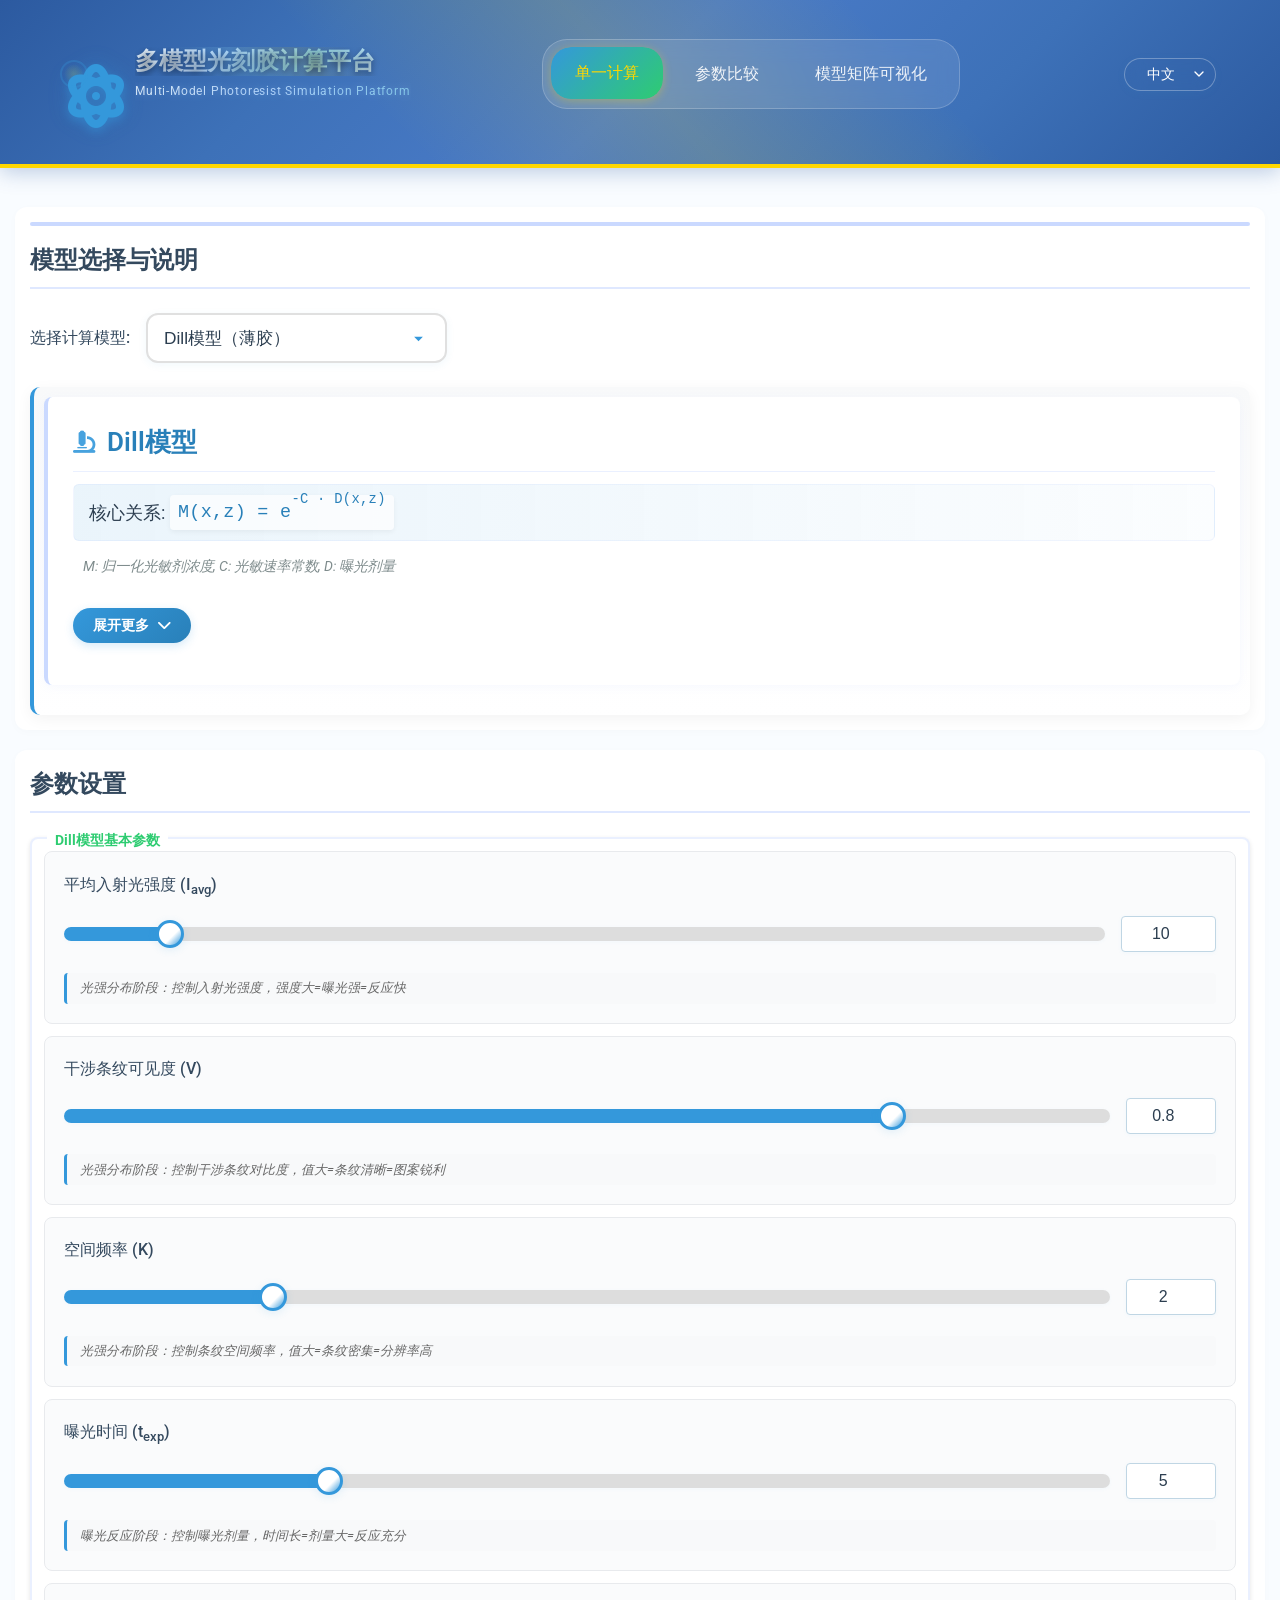
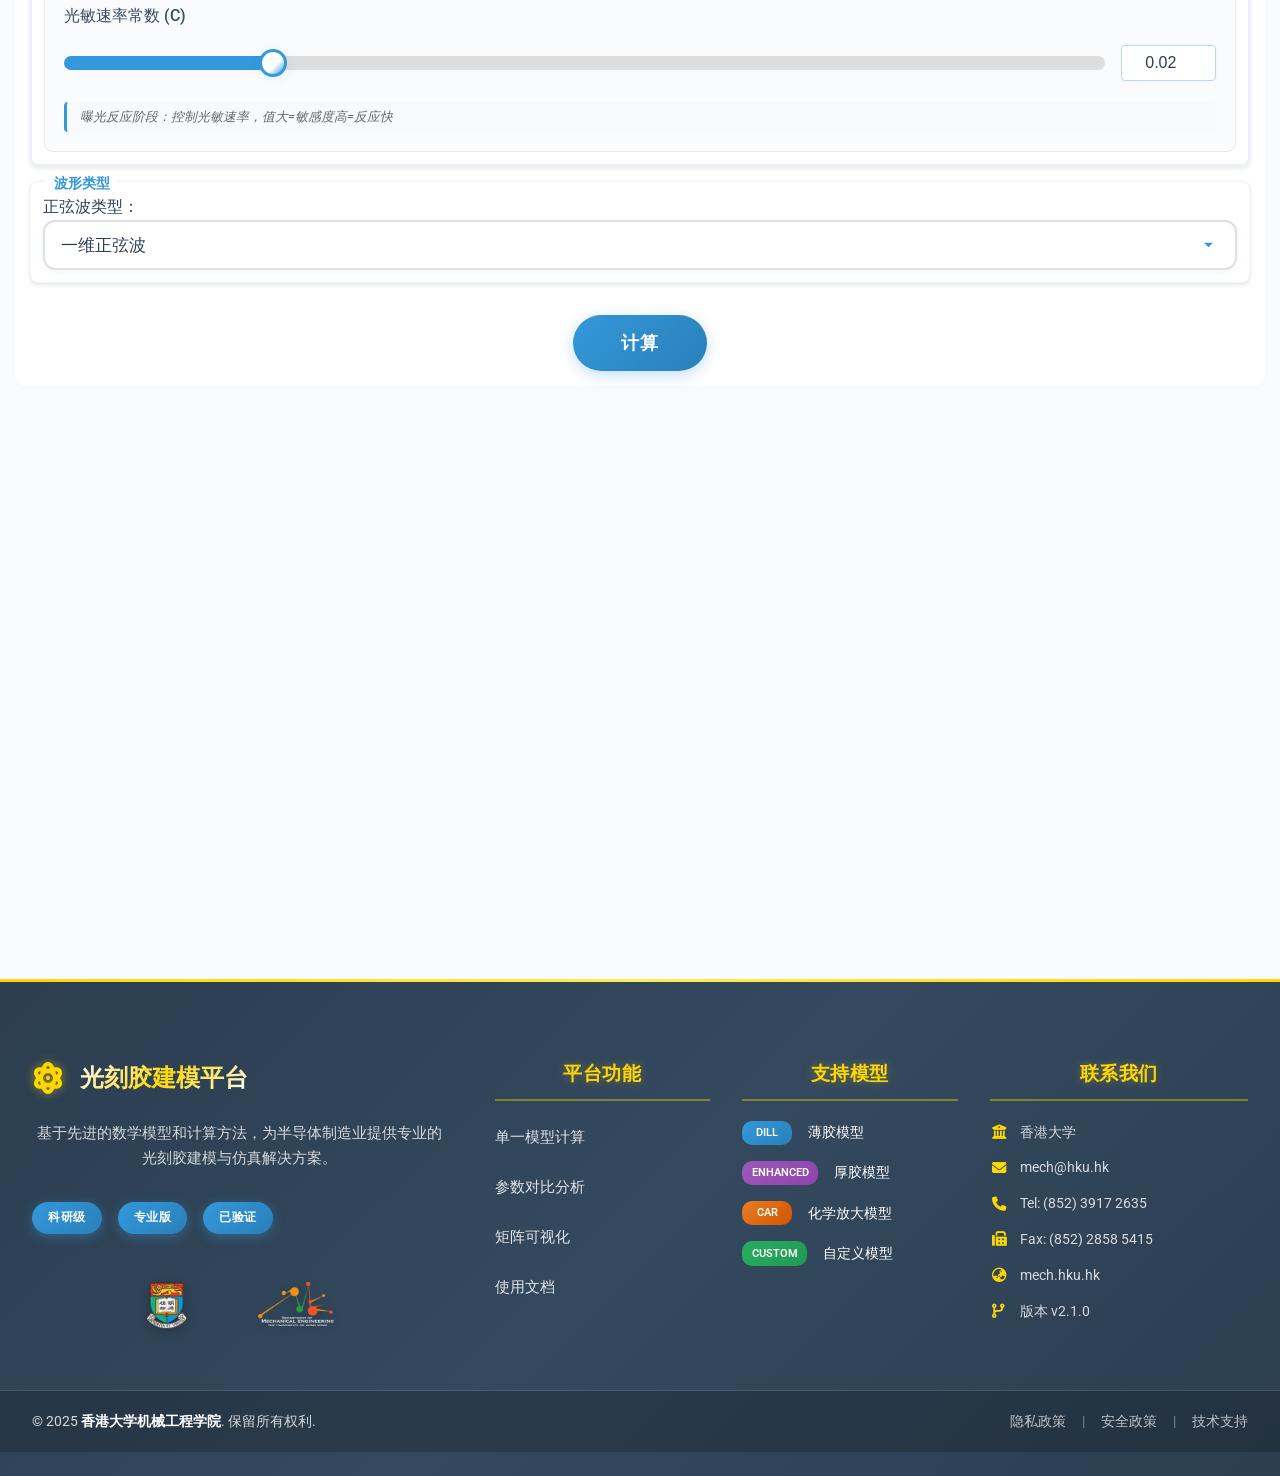
==== commit 60608bec: "吗" ====
--- a/dill_model/frontend/index.html
+++ b/dill_model/frontend/index.html
@@ -7,13 +7,14 @@
     <!-- 引入Google字体 -->
     <link href="https://fonts.googleapis.com/css2?family=Roboto:wght@300;400;500;700&display=swap" rel="stylesheet">
     <!-- 引入样式文件 -->
-    <link rel="stylesheet" href="css/style.css?v=1.1">
+    <link rel="stylesheet" href="css/style.css?v=1.2">
     <link rel="stylesheet" href="css/animations.css?v=1.1">
     <link rel="stylesheet" href="css/popup-enhanced.css?v=1.0">
     <link rel="stylesheet" href="css/car-model.css?v=1.1">
     <link rel="stylesheet" href="css/loading-animation.css">
     <link rel="stylesheet" href="css/theme-colors.css?v=1.0">
     <link rel="stylesheet" href="css/professional-header-footer.css?v=1.1">
+    <link rel="stylesheet" href="css/animation-controls.css?v=1.1">
     <!-- 添加数学公式所需的样式 -->
     <style>
         /* 分数样式 */
@@ -504,7 +505,7 @@
                                 <input type="range" id="t_exp" class="slider" min="0.1" max="20" step="0.1" value="5" title="曝光时间滑块" aria-label="曝光时间">
                                 <input type="number" class="number-input" value="5" min="0.1" max="20" step="0.1" title="曝光时间数值输入" aria-label="曝光时间数值">
                             </div>
-                            <div class="parameter-description" data-i18n="param_desc_t_exp">总曝光时间，单位：秒</div>
+                            <div class="parameter-description" data-i18n="param_desc_t_exp">决定曝光剂量，时间长=剂量大=反应充分，时间短=剂量小=反应不足</div>
                         </div>
                         
                         <!-- 参数5: C -->
@@ -562,9 +563,24 @@
                                 <div class="phi-expr-tooltip" data-i18n="phi_expr_help">支持数学函数: sin, cos, tan, exp, abs, sqrt, PI, E</div>
                                 <input type="text" id="phi_expr" value="0" class="phi-expr-input" placeholder="输入相位表达式，可使用t,PI,sin,cos,exp等函数">
                             </div>
-                            <div class="phi-expr-error" style="color:#d00;font-size:0.95em;display:none;"></div>
-                            <button id="phi-expr-preview-btn" class="preview-button" style="margin-top:4px;display:none;">预览分布</button>
-                            <div id="phi-expr-preview-plot" class="preview-plot preview-plot-2d" style="margin-top:8px;display:none;"></div>
+                                            <div class="phi-expr-error" style="color:#d00;font-size:0.95em;display:none;"></div>
+                <button id="phi-expr-preview-btn" class="preview-button" style="margin-top:4px;display:none;">预览分布</button>
+                <div id="phi-expr-preview-plot" class="preview-plot preview-plot-2d" style="margin-top:8px;display:none;"></div>
+                <!-- t值滑块和动态预览控制 -->
+                <div id="phi-expr-preview-controls" class="phase-preview-controls" style="margin-top: 10px; padding: 10px; background: rgba(0,0,0,0.03); border-radius: 4px; display: none;">
+                    <div class="parameter-label">
+                        <span class="parameter-name">t值 (相位参数)</span>
+                        <span class="parameter-value t-value">0</span>
+                    </div>
+                    <div class="parameter-input">
+                        <input type="range" class="t-slider slider" id="phi-expr-t-slider" min="0" max="6.28" step="0.01" value="0" title="t值滑块">
+                        <div class="animation-controls" style="margin-top: 8px;">
+                            <button class="play-animation-btn" id="phi-expr-play-btn" title="播放动画"><i class="fas fa-play"></i> 播放动画</button>
+                            <button class="stop-animation-btn" id="phi-expr-stop-btn" style="display:none;" title="停止动画"><i class="fas fa-pause"></i> 停止动画</button>
+                        </div>
+                    </div>
+                    <div class="parameter-description">调整t值可以实时预览相位变化，或点击播放按钮查看动态效果</div>
+                </div>
                         </div>
                         <!-- Y范围参数，移到二维波形参数容器内 -->
                         <div class="parameter-item">
@@ -615,9 +631,24 @@
                                 <div class="phi-expr-tooltip" data-i18n="phi_expr_help">支持数学函数: sin, cos, tan, exp, abs, sqrt, PI, E</div>
                                 <input type="text" id="phi_expr_3d" value="sin(t)" class="phi-expr-input" placeholder="输入相位表达式，可使用t,PI,sin,cos,exp等函数">
                             </div>
-                            <div class="phi-expr-error" style="color:#d00;font-size:0.95em;display:none;"></div>
-                            <button id="phi-expr-3d-preview-btn" class="preview-button" style="margin-top:4px;display:none;">预览3D分布</button>
-                            <div id="phi-expr-3d-preview-plot" class="preview-plot preview-plot-3d" style="margin-top:8px;display:none;"></div>
+                                            <div class="phi-expr-error" style="color:#d00;font-size:0.95em;display:none;"></div>
+                <button id="phi-expr-3d-preview-btn" class="preview-button" style="margin-top:4px;display:none;">预览3D分布</button>
+                <div id="phi-expr-3d-preview-plot" class="preview-plot preview-plot-3d" style="margin-top:8px;display:none;"></div>
+                <!-- 3D t值滑块和动态预览控制 -->
+                <div id="phi-expr-3d-preview-controls" class="phase-preview-controls" style="margin-top: 10px; padding: 10px; background: rgba(0,0,0,0.03); border-radius: 4px; display: none;">
+                    <div class="parameter-label">
+                        <span class="parameter-name">t值 (相位参数)</span>
+                        <span class="parameter-value t-value">0</span>
+                    </div>
+                    <div class="parameter-input">
+                        <input type="range" class="t-slider slider" id="phi-expr-3d-t-slider" min="0" max="6.28" step="0.01" value="0" title="t值滑块">
+                        <div class="animation-controls" style="margin-top: 8px;">
+                            <button class="play-animation-btn" id="phi-expr-3d-play-btn" title="播放动画"><i class="fas fa-play"></i> 播放动画</button>
+                            <button class="stop-animation-btn" id="phi-expr-3d-stop-btn" style="display:none;" title="停止动画"><i class="fas fa-pause"></i> 停止动画</button>
+                        </div>
+                    </div>
+                    <div class="parameter-description">调整t值可以实时预览相位变化，或点击播放按钮查看动态效果</div>
+                </div>
                         </div>
                         <div class="parameter-item">
                             <div class="parameter-label"><span class="parameter-name" data-i18n="3d_range_label">三维显示范围</span></div>
@@ -710,32 +741,32 @@
                         <div class="parameter-item slider-fill">
                             <div class="parameter-label"><span class="parameter-name">胶厚 (z<sub>h</sub>, μm)</span><span class="parameter-value">10</span></div>
                             <div class="parameter-input"><input type="range" id="z_h" class="slider" min="1" max="50" step="0.1" value="10"><input type="number" class="number-input" value="10" min="1" max="50" step="0.1"></div>
-                            <div class="parameter-description" data-i18n="param_desc_z_h">光刻胶厚度，单位：μm</div>
+                            <div class="parameter-description" data-i18n="param_desc_z_h">影响光传播深度，厚度大=吸收多，厚度小=穿透强</div>
                         </div>
                         <div class="parameter-item slider-fill">
                             <div class="parameter-label"><span class="parameter-name">前烘温度 (T, ℃)</span><span class="parameter-value">100</span></div>
                             <div class="parameter-input"><input type="range" id="T" class="slider" min="60" max="150" step="1" value="100"><input type="number" class="number-input" value="100" min="60" max="150" step="1"></div>
-                            <div class="parameter-description" data-i18n="param_desc_T">前烘温度，单位：℃</div>
-                        </div>
-                        <div class="parameter-item slider-fill">
-                            <div class="parameter-label"><span class="parameter-name">前烘时间 (t<sub>B</sub>, min)</span><span class="parameter-value">10</span></div>
-                            <div class="parameter-input"><input type="range" id="t_B" class="slider" min="1" max="60" step="1" value="10"><input type="number" class="number-input" value="10" min="1" max="60" step="1"></div>
-                            <div class="parameter-description" data-i18n="param_desc_t_B">前烘时间，单位：分钟</div>
-                        </div>
-                        <div class="parameter-item slider-fill">
-                            <div class="parameter-label"><span class="parameter-name">初始光强 (I<sub>0</sub>)</span><span class="parameter-value">1.0</span></div>
-                            <div class="parameter-input"><input type="range" id="I0" class="slider" min="0.1" max="2" step="0.01" value="1.0"><input type="number" class="number-input" value="1.0" min="0.1" max="2" step="0.01"></div>
-                            <div class="parameter-description" data-i18n="param_desc_I0">归一化初始光强</div>
-                        </div>
-                        <div class="parameter-item slider-fill">
-                            <div class="parameter-label"><span class="parameter-name">初始PAC浓度 (M<sub>0</sub>)</span><span class="parameter-value">1.0</span></div>
-                            <div class="parameter-input"><input type="range" id="M0" class="slider" min="0.1" max="1.0" step="0.01" value="1.0"><input type="number" class="number-input" value="1.0" min="0.1" max="1.0" step="0.01"></div>
-                            <div class="parameter-description" data-i18n="param_desc_M0">归一化初始PAC浓度</div>
-                        </div>
-                        <div class="parameter-item slider-fill">
-                            <div class="parameter-label"><span class="parameter-name">曝光时间 (t<sub>exp</sub>, s)</span><span class="parameter-value">5</span></div>
-                            <div class="parameter-input"><input type="range" id="t_exp_enhanced" class="slider" min="0.1" max="60" step="0.1" value="5"><input type="number" class="number-input" value="5" min="0.1" max="60" step="0.1"></div>
-                            <div class="parameter-description" data-i18n="param_desc_t_exp_enhanced">曝光时间，单位：秒</div>
+                            <div class="parameter-description" data-i18n="param_desc_T">影响溶剂挥发速度，温度高=挥发快=胶膜更致密</div>
+                        </div>
+                        <div class="parameter-item slider-fill">
+                            <div class="parameter-label"><span class="parameter-name">前烘时间 (t<sub>B</sub>, min)</span><span class="parameter-value">2</span></div>
+                            <div class="parameter-input"><input type="range" id="t_B" class="slider" min="0.5" max="10" step="0.1" value="2"><input type="number" class="number-input" value="2" min="0.5" max="10" step="0.1"></div>
+                            <div class="parameter-description" data-i18n="param_desc_t_B">影响胶膜稳定性，时间长=溶剂去除彻底=曝光均匀</div>
+                        </div>
+                        <div class="parameter-item slider-fill">
+                            <div class="parameter-label"><span class="parameter-name">初始光强 (I<sub>0</sub>)</span><span class="parameter-value">1</span></div>
+                            <div class="parameter-input"><input type="range" id="I_0" class="slider" min="0.1" max="2" step="0.01" value="1"><input type="number" class="number-input" value="1" min="0.1" max="2" step="0.01"></div>
+                            <div class="parameter-description" data-i18n="param_desc_I0">影响曝光强度，值大=光强高=反应快，值小=光强低=反应慢</div>
+                        </div>
+                        <div class="parameter-item slider-fill">
+                            <div class="parameter-label"><span class="parameter-name">初始PAC浓度 (M<sub>0</sub>)</span><span class="parameter-value">1</span></div>
+                            <div class="parameter-input"><input type="range" id="M_0" class="slider" min="0.1" max="2" step="0.01" value="1"><input type="number" class="number-input" value="1" min="0.1" max="2" step="0.01"></div>
+                            <div class="parameter-description" data-i18n="param_desc_M0">影响光敏剂浓度，值大=敏感度高=易曝光，值小=敏感度低=需长时间</div>
+                        </div>
+                        <div class="parameter-item slider-fill">
+                            <div class="parameter-label"><span class="parameter-name">曝光时间 (t<sub>exp</sub>)</span><span class="parameter-value">5</span></div>
+                            <div class="parameter-input"><input type="range" id="enhanced_t_exp" class="slider" min="0.1" max="20" step="0.1" value="5"><input type="number" class="number-input" value="5" min="0.1" max="20" step="0.1"></div>
+                            <div class="parameter-description" data-i18n="param_desc_t_exp_enhanced">决定曝光剂量，时间长=剂量大=反应充分，时间短=剂量小=反应不足</div>
                         </div>
 
                         <!-- 增强Dill模型1D模式的V和K参数 -->
@@ -748,7 +779,7 @@
                                 <input type="range" id="enhanced_V" class="slider" min="0" max="1" step="0.01" value="0.8">
                                 <input type="number" class="number-input" value="0.8" min="0" max="1" step="0.01">
                             </div>
-                            <div class="parameter-description" data-i18n="param_desc_enhanced_V">1D模式下干涉条纹的对比度，范围：0-1</div>
+                            <div class="parameter-description" data-i18n="param_desc_enhanced_V">影响光强对比度，值大=条纹清晰=图案锐利，值小=条纹模糊=图案柔和</div>
                         </div>
                         
                         <div class="parameter-item slider-fill">
@@ -760,7 +791,7 @@
                                 <input type="range" id="enhanced_K" class="slider" min="0.1" max="10" step="0.1" value="2">
                                 <input type="number" class="number-input" value="2" min="0.1" max="10" step="0.1">
                             </div>
-                            <div class="parameter-description" data-i18n="param_desc_enhanced_K">1D模式下干涉条纹的空间频率，单位：rad/μm</div>
+                            <div class="parameter-description" data-i18n="param_desc_enhanced_K">决定条纹密度，值大=条纹密集=分辨率高，值小=条纹稀疏=特征尺寸大</div>
                         </div>
                     </div>
 
@@ -777,12 +808,12 @@
                         <div class="parameter-item slider-fill">
                             <div class="parameter-label"><span class="parameter-name" data-i18n="kx_label">Kx (空间频率x)</span></div>
                             <div class="parameter-input"><input type="number" id="enhanced_Kx" value="2" min="0.1" max="10" step="0.1"></div>
-                            <div class="parameter-description" data-i18n="kx_description">x方向空间频率，单位：rad/μm，范围：0.1~10</div>
+                            <div class="parameter-description" data-i18n="kx_description">控制x方向条纹密度，值大=条纹密集，值小=条纹稀疏</div>
                         </div>
                         <div class="parameter-item slider-fill">
                             <div class="parameter-label"><span class="parameter-name" data-i18n="ky_label">Ky (空间频率y)</span></div>
                             <div class="parameter-input"><input type="number" id="enhanced_Ky" value="1" min="0.1" max="100" step="0.1"></div>
-                            <div class="parameter-description" data-i18n="ky_description">y方向空间频率，单位：rad/μm，范围：0.1~100（必须大于0）</div>
+                            <div class="parameter-description" data-i18n="ky_description">控制y方向条纹密度，值大=条纹密集，值小=条纹稀疏</div>
                         </div>
                         <div class="parameter-item slider-fill">
                             <div class="parameter-label"><span class="parameter-name" data-i18n="phi_label">φ(t) (相位表达式)</span></div>
@@ -803,9 +834,24 @@
                                 <div class="phi-expr-tooltip" data-i18n="phi_expr_help">支持数学函数: sin, cos, tan, exp, abs, sqrt, PI, E</div>
                                 <input type="text" id="enhanced_phi_expr" value="0" class="phi-expr-input" placeholder="输入相位表达式，可使用t,PI,sin,cos,exp等函数">
                             </div>
-                            <div class="phi-expr-error" style="color:#d00;font-size:0.95em;display:none;"></div>
-                            <button id="enhanced-phi-expr-preview-btn" class="preview-button" style="margin-top:4px;display:none;">预览分布</button>
-                            <div id="enhanced-phi-expr-preview-plot" class="preview-plot preview-plot-2d" style="margin-top:8px;display:none;"></div>
+                                            <div class="phi-expr-error" style="color:#d00;font-size:0.95em;display:none;"></div>
+                <button id="enhanced-phi-expr-preview-btn" class="preview-button" style="margin-top:4px;display:none;">预览分布</button>
+                <div id="enhanced-phi-expr-preview-plot" class="preview-plot preview-plot-2d" style="margin-top:8px;display:none;"></div>
+                <!-- Enhanced Dill t值滑块和动态预览控制 -->
+                <div id="enhanced-phi-expr-preview-controls" class="phase-preview-controls" style="margin-top: 10px; padding: 10px; background: rgba(155, 89, 182, 0.1); border-radius: 4px; display: none;">
+                    <div class="parameter-label">
+                        <span class="parameter-name">t值 (相位参数)</span>
+                        <span class="parameter-value t-value">0</span>
+                    </div>
+                    <div class="parameter-input">
+                        <input type="range" class="t-slider slider" id="enhanced-phi-expr-t-slider" min="0" max="6.28" step="0.01" value="0" title="t值滑块">
+                        <div class="animation-controls" style="margin-top: 8px;">
+                            <button class="play-animation-btn" id="enhanced-phi-expr-play-btn" title="播放动画"><i class="fas fa-play"></i> 播放动画</button>
+                            <button class="stop-animation-btn" id="enhanced-phi-expr-stop-btn" style="display:none;" title="停止动画"><i class="fas fa-pause"></i> 停止动画</button>
+                        </div>
+                    </div>
+                    <div class="parameter-description">调整t值可以实时预览相位变化，或点击播放按钮查看动态效果</div>
+                </div>
                         </div>
                         <!-- Y范围参数，放在容器内部 -->
                         <div class="parameter-item">
@@ -851,9 +897,24 @@
                                 </select>
                                 <input type="text" id="enhanced_phi_expr_3d" value="sin(t)" class="phi-expr-input" placeholder="输入相位表达式，可使用t,PI,sin,cos,exp等函数">
                             </div>
-                            <div class="phi-expr-error" style="color:#d00;font-size:0.95em;display:none;"></div>
-                            <button id="enhanced-phi-expr-3d-preview-btn" class="preview-button" style="margin-top:4px;display:none;">预览3D分布</button>
-                            <div id="enhanced-phi-expr-3d-preview-plot" class="preview-plot preview-plot-3d" style="margin-top:8px;display:none;"></div>
+                                            <div class="phi-expr-error" style="color:#d00;font-size:0.95em;display:none;"></div>
+                <button id="enhanced-phi-expr-3d-preview-btn" class="preview-button" style="margin-top:4px;display:none;">预览3D分布</button>
+                <div id="enhanced-phi-expr-3d-preview-plot" class="preview-plot preview-plot-3d" style="margin-top:8px;display:none;"></div>
+                <!-- Enhanced Dill 3D t值滑块和动态预览控制 -->
+                <div id="enhanced-phi-expr-3d-preview-controls" class="phase-preview-controls" style="margin-top: 10px; padding: 10px; background: rgba(155, 89, 182, 0.1); border-radius: 4px; display: none;">
+                    <div class="parameter-label">
+                        <span class="parameter-name">t值 (相位参数)</span>
+                        <span class="parameter-value t-value">0</span>
+                    </div>
+                    <div class="parameter-input">
+                        <input type="range" class="t-slider slider" id="enhanced-phi-expr-3d-t-slider" min="0" max="6.28" step="0.01" value="0" title="t值滑块">
+                        <div class="animation-controls" style="margin-top: 8px;">
+                            <button class="play-animation-btn" id="enhanced-phi-expr-3d-play-btn" title="播放动画"><i class="fas fa-play"></i> 播放动画</button>
+                            <button class="stop-animation-btn" id="enhanced-phi-expr-3d-stop-btn" style="display:none;" title="停止动画"><i class="fas fa-pause"></i> 停止动画</button>
+                        </div>
+                    </div>
+                    <div class="parameter-description">调整t值可以实时预览相位变化，或点击播放按钮查看动态效果</div>
+                </div>
                         </div>
                         <div class="parameter-item">
                             <div class="parameter-label"><span class="parameter-name" data-i18n="3d_range_label">三维显示范围</span></div>
@@ -951,7 +1012,7 @@
                                 <input type="range" id="car_I_avg" class="slider" min="1" max="100" step="0.1" value="10">
                                 <input type="number" class="number-input" value="10" min="1" max="100" step="0.1">
                             </div>
-                            <div class="parameter-description" data-i18n="param_desc_car_I_avg">平均入射光强度，单位：mW/cm²</div>
+                            <div class="parameter-description" data-i18n="param_desc_car_I_avg">影响光酸生成，强度大=光酸多=反应强，强度小=光酸少=反应弱</div>
                         </div>
                         
                         <!-- 参数2: V -->
@@ -965,7 +1026,7 @@
                                 <input type="range" id="car_V" class="slider" min="0" max="1" step="0.01" value="0.8">
                                 <input type="number" class="number-input" value="0.8" min="0" max="1" step="0.01">
                             </div>
-                            <div class="parameter-description" data-i18n="param_desc_car_V">干涉条纹的对比度，范围：0-1</div>
+                            <div class="parameter-description" data-i18n="param_desc_car_V">控制光强对比度，值大=条纹清晰=图案锐利，值小=条纹模糊=图案柔和</div>
                         </div>
                         
                         <!-- 参数3: K -->
@@ -979,7 +1040,7 @@
                                 <input type="range" id="car_K" class="slider" min="0.1" max="10" step="0.1" value="2">
                                 <input type="number" class="number-input" value="2" min="0.1" max="10" step="0.1">
                             </div>
-                            <div class="parameter-description" data-i18n="param_desc_car_K">干涉条纹的空间频率，单位：rad/μm</div>
+                            <div class="parameter-description" data-i18n="param_desc_car_K">决定条纹周期，值大=条纹密集=分辨率高，值小=条纹稀疏=特征尺寸大</div>
                         </div>
                         
                         <!-- 参数4: t_exp -->
@@ -993,7 +1054,7 @@
                                 <input type="range" id="car_t_exp" class="slider" min="0.1" max="20" step="0.1" value="5">
                                 <input type="number" class="number-input" value="5" min="0.1" max="20" step="0.1">
                             </div>
-                            <div class="parameter-description" data-i18n="param_desc_car_t_exp">总曝光时间，单位：秒</div>
+                            <div class="parameter-description" data-i18n="param_desc_car_t_exp">控制曝光剂量，时间长=剂量大=光酸多，时间短=剂量小=光酸少</div>
                         </div>
                         
                         <!-- 参数5: acid_gen_efficiency -->
@@ -1007,7 +1068,7 @@
                                 <input type="range" id="car_acid_gen_efficiency" class="slider" min="0.01" max="1" step="0.01" value="0.5">
                                 <input type="number" class="number-input" value="0.5" min="0.01" max="1" step="0.01">
                             </div>
-                            <div class="parameter-description" data-i18n="param_desc_car_acid_gen">光子到光酸分子的转化效率，范围：0-1</div>
+                            <div class="parameter-description" data-i18n="param_desc_car_acid_gen">影响光酸生成效率，值大=转化率高=敏感度高，值小=转化率低=敏感度低</div>
                         </div>
                         
                         <!-- 参数6: diffusion_length -->
@@ -1021,7 +1082,7 @@
                                 <input type="range" id="car_diffusion_length" class="slider" min="0" max="20" step="0.1" value="3">
                                 <input type="number" class="number-input" value="3" min="0" max="20" step="0.1">
                             </div>
-                            <div class="parameter-description" data-i18n="param_desc_car_diff">光酸扩散长度，单位：像素</div>
+                            <div class="parameter-description" data-i18n="param_desc_car_diff">控制扩散阶段，长度大=扩散远=边缘模糊，长度小=扩散近=边缘锐利</div>
                         </div>
                         
                         <!-- 参数7: reaction_rate -->
@@ -1035,7 +1096,7 @@
                                 <input type="range" id="car_reaction_rate" class="slider" min="0.01" max="1" step="0.01" value="0.3">
                                 <input type="number" class="number-input" value="0.3" min="0.01" max="1" step="0.01">
                             </div>
-                            <div class="parameter-description" data-i18n="param_desc_car_rate">催化反应速率常数</div>
+                            <div class="parameter-description" data-i18n="param_desc_car_rate">影响脱保护阶段，速率大=反应快=脱保护多，速率小=反应慢=脱保护少</div>
                         </div>
                         
                         <!-- 参数8: amplification -->
@@ -1049,7 +1110,7 @@
                                 <input type="range" id="car_amplification" class="slider" min="1" max="50" step="0.5" value="10">
                                 <input type="number" class="number-input" value="10" min="1" max="50" step="0.5">
                             </div>
-                            <div class="parameter-description" data-i18n="param_desc_car_amp">每个光酸分子可催化的反应数</div>
+                            <div class="parameter-description" data-i18n="param_desc_car_amp">决定化学放大强度，因子大=放大强=敏感度高，因子小=放大弱=敏感度低</div>
                         </div>
                         
                         <!-- 参数9: contrast -->
@@ -1063,7 +1124,7 @@
                                 <input type="range" id="car_contrast" class="slider" min="0.1" max="10" step="0.1" value="3">
                                 <input type="number" class="number-input" value="3" min="0.1" max="10" step="0.1">
                             </div>
-                            <div class="parameter-description" data-i18n="param_desc_car_contrast">显影过程的对比度系数</div>
+                            <div class="parameter-description" data-i18n="param_desc_car_contrast">控制显影阶段，对比度大=显影锐利=边缘清晰，对比度小=显影柔和=边缘平滑</div>
                         </div>
                     </div>
 
@@ -1080,12 +1141,12 @@
                         <div class="parameter-item slider-fill">
                             <div class="parameter-label"><span class="parameter-name" data-i18n="kx_label">Kx (空间频率x)</span></div>
                             <div class="parameter-input"><input type="number" id="car_Kx" value="2" min="0.1" max="10" step="0.1"></div>
-                            <div class="parameter-description" data-i18n="kx_description">x方向空间频率，单位：rad/μm，范围：0.1~10</div>
+                            <div class="parameter-description" data-i18n="kx_description">控制x方向条纹密度，值大=条纹密集，值小=条纹稀疏</div>
                         </div>
                         <div class="parameter-item slider-fill">
                             <div class="parameter-label"><span class="parameter-name" data-i18n="ky_label">Ky (空间频率y)</span></div>
                             <div class="parameter-input"><input type="number" id="car_Ky" value="1" min="0.1" max="100" step="0.1"></div>
-                            <div class="parameter-description" data-i18n="ky_description">y方向空间频率，单位：rad/μm，范围：0.1~100（必须大于0）</div>
+                            <div class="parameter-description" data-i18n="ky_description">控制y方向条纹密度，值大=条纹密集，值小=条纹稀疏</div>
                         </div>
                         <div class="parameter-item slider-fill">
                             <div class="parameter-label"><span class="parameter-name" data-i18n="phi_label">φ(t) (相位表达式)</span></div>
@@ -1106,9 +1167,24 @@
                                 <div class="phi-expr-tooltip" data-i18n="phi_expr_help">支持数学函数: sin, cos, tan, exp, abs, sqrt, PI, E</div>
                                 <input type="text" id="car_phi_expr" value="0" class="phi-expr-input" placeholder="输入相位表达式，可使用t,PI,sin,cos,exp等函数">
                             </div>
-                            <div class="phi-expr-error" style="color:#d00;font-size:0.95em;display:none;"></div>
-                            <button id="car-phi-expr-preview-btn" class="preview-button" style="margin-top:4px;display:none;">预览分布</button>
-                            <div id="car-phi-expr-preview-plot" class="preview-plot preview-plot-2d" style="margin-top:8px;display:none;"></div>
+                                            <div class="phi-expr-error" style="color:#d00;font-size:0.95em;display:none;"></div>
+                <button id="car-phi-expr-preview-btn" class="preview-button" style="margin-top:4px;display:none;">预览分布</button>
+                <div id="car-phi-expr-preview-plot" class="preview-plot preview-plot-2d" style="margin-top:8px;display:none;"></div>
+                <!-- CAR模型 t值滑块和动态预览控制 -->
+                <div id="car-phi-expr-preview-controls" class="phase-preview-controls" style="margin-top: 10px; padding: 10px; background: rgba(230, 126, 34, 0.1); border-radius: 4px; display: none;">
+                    <div class="parameter-label">
+                        <span class="parameter-name">t值 (相位参数)</span>
+                        <span class="parameter-value t-value">0</span>
+                    </div>
+                    <div class="parameter-input">
+                        <input type="range" class="t-slider slider" id="car-phi-expr-t-slider" min="0" max="6.28" step="0.01" value="0" title="t值滑块">
+                        <div class="animation-controls" style="margin-top: 8px;">
+                            <button class="play-animation-btn" id="car-phi-expr-play-btn" title="播放动画"><i class="fas fa-play"></i> 播放动画</button>
+                            <button class="stop-animation-btn" id="car-phi-expr-stop-btn" style="display:none;" title="停止动画"><i class="fas fa-pause"></i> 停止动画</button>
+                        </div>
+                    </div>
+                    <div class="parameter-description">调整t值可以实时预览相位变化，或点击播放按钮查看动态效果</div>
+                </div>
                         </div>
                         <!-- Y范围参数，放在容器内部 -->
                         <div class="parameter-item">
@@ -1128,17 +1204,17 @@
                         <div class="parameter-item slider-fill">
                             <div class="parameter-label"><span class="parameter-name" data-i18n="car_kx_label">Kx (空间频率x)</span></div>
                             <div class="parameter-input"><input type="number" id="car_Kx_3d" value="2" min="0.1" max="10" step="0.1"></div>
-                            <div class="parameter-description" data-i18n="car_kx_description">x方向空间频率，单位：rad/μm，范围：0.1~10</div>
+                            <div class="parameter-description" data-i18n="car_kx_description">控制x方向条纹密度，值大=条纹密集，值小=条纹稀疏</div>
                         </div>
                         <div class="parameter-item slider-fill">
                             <div class="parameter-label"><span class="parameter-name" data-i18n="car_ky_label">Ky (空间频率y)</span></div>
                             <div class="parameter-input"><input type="number" id="car_Ky_3d" value="1" min="0.1" max="10" step="0.1"></div>
-                            <div class="parameter-description" data-i18n="car_ky_description">y方向空间频率，单位：rad/μm，范围：0.1~10</div>
+                            <div class="parameter-description" data-i18n="car_ky_description">控制y方向条纹密度，值大=条纹密集，值小=条纹稀疏</div>
                         </div>
                         <div class="parameter-item slider-fill">
                             <div class="parameter-label"><span class="parameter-name" data-i18n="car_kz_label">Kz (空间频率z)</span></div>
                             <div class="parameter-input"><input type="number" id="car_Kz_3d" value="1" min="0.1" max="10" step="0.1"></div>
-                            <div class="parameter-description" data-i18n="car_kz_description">z方向空间频率，单位：rad/μm，范围：0.1~10</div>
+                            <div class="parameter-description" data-i18n="car_kz_description">控制z方向条纹密度，值大=条纹密集，值小=条纹稀疏</div>
                         </div>
                         <div class="parameter-item slider-fill">
                             <div class="parameter-label"><span class="parameter-name" data-i18n="car_phi_label">φ(t) (相位表达式)</span></div>
@@ -1159,9 +1235,24 @@
                                 <div class="phi-expr-tooltip" data-i18n="phi_expr_help">支持数学函数: sin, cos, tan, exp, abs, sqrt, PI, E</div>
                                 <input type="text" id="car_phi_expr_3d" value="sin(t)" class="phi-expr-input" placeholder="输入相位表达式，可使用t,PI,sin,cos,exp等函数">
                             </div>
-                            <div class="phi-expr-error" style="color:#d00;font-size:0.95em;display:none;"></div>
-                            <button id="car-phi-expr-3d-preview-btn" class="preview-button" style="margin-top:4px;display:none;">预览3D分布</button>
-                            <div id="car-phi-expr-3d-preview-plot" class="preview-plot preview-plot-3d" style="margin-top:8px;display:none;"></div>
+                                            <div class="phi-expr-error" style="color:#d00;font-size:0.95em;display:none;"></div>
+                <button id="car-phi-expr-3d-preview-btn" class="preview-button" style="margin-top:4px;display:none;">预览3D分布</button>
+                <div id="car-phi-expr-3d-preview-plot" class="preview-plot preview-plot-3d" style="margin-top:8px;display:none;"></div>
+                <!-- CAR模型 3D t值滑块和动态预览控制 -->
+                <div id="car-phi-expr-3d-preview-controls" class="phase-preview-controls" style="margin-top: 10px; padding: 10px; background: rgba(230, 126, 34, 0.1); border-radius: 4px; display: none;">
+                    <div class="parameter-label">
+                        <span class="parameter-name">t值 (相位参数)</span>
+                        <span class="parameter-value t-value">0</span>
+                    </div>
+                    <div class="parameter-input">
+                        <input type="range" class="t-slider slider" id="car-phi-expr-3d-t-slider" min="0" max="6.28" step="0.01" value="0" title="t值滑块">
+                        <div class="animation-controls" style="margin-top: 8px;">
+                            <button class="play-animation-btn" id="car-phi-expr-3d-play-btn" title="播放动画"><i class="fas fa-play"></i> 播放动画</button>
+                            <button class="stop-animation-btn" id="car-phi-expr-3d-stop-btn" style="display:none;" title="停止动画"><i class="fas fa-pause"></i> 停止动画</button>
+                        </div>
+                    </div>
+                    <div class="parameter-description">调整t值可以实时预览相位变化，或点击播放按钮查看动态效果</div>
+                </div>
                         </div>
                         <div class="parameter-item">
                             <div class="parameter-label"><span class="parameter-name" data-i18n="car_3d_range_label">三维显示范围</span></div>
@@ -1347,6 +1438,18 @@
                             <button id="dill-4d-loop-btn" class="animation-btn loop-btn loop-off" title="开启循环播放">
                                 <i class="fas fa-sync-alt"></i> <span>开启循环</span>
                             </button>
+                            <div class="animation-status status-stopped">
+                                <i class="fas fa-circle"></i> 就绪
+                            </div>
+                        </div>
+                        <div class="animation-time-control">
+                            <div class="time-slider-container">
+                                <div class="time-info-display">
+                                    <span id="dill-4d-time-display">t = 0.00s</span>
+                                    <span id="dill-4d-frame-info">帧 1/20</span>
+                                </div>
+                                <input type="range" id="dill-4d-time-slider" class="time-slider" min="0" max="19" value="0" step="1">
+                            </div>
                         </div>
                     </div>
                     <div id="dill-4d-animation-container" class="car-4d-plots-grid">
@@ -1374,6 +1477,18 @@
                             <button id="enhanced-dill-4d-loop-btn" class="animation-btn loop-btn loop-off" title="开启循环播放">
                                 <i class="fas fa-sync-alt"></i> <span>开启循环</span>
                             </button>
+                            <div class="animation-status status-stopped">
+                                <i class="fas fa-circle"></i> 就绪
+                            </div>
+                        </div>
+                        <div class="animation-time-control">
+                            <div class="time-slider-container">
+                                <div class="time-info-display">
+                                    <span id="enhanced-dill-4d-time-display">t = 0.00s</span>
+                                    <span id="enhanced-dill-4d-frame-info">帧 1/20</span>
+                                </div>
+                                <input type="range" id="enhanced-dill-4d-time-slider" class="time-slider" min="0" max="19" value="0" step="1">
+                            </div>
                         </div>
                     </div>
                     <div id="enhanced-dill-4d-animation-container" class="car-4d-plots-grid">
@@ -1401,6 +1516,18 @@
                             <button id="car-4d-loop-btn" class="animation-btn loop-btn" title="切换循环播放">
                                 <i class="fas fa-sync-alt"></i> <span>关闭循环</span>
                             </button>
+                            <div class="animation-status status-stopped">
+                                <i class="fas fa-circle"></i> 就绪
+                            </div>
+                        </div>
+                        <div class="animation-time-control">
+                            <div class="time-slider-container">
+                                <div class="time-info-display">
+                                    <span id="car-4d-time-display">t = 0.00s</span>
+                                    <span id="car-4d-frame-info">帧 1/20</span>
+                                </div>
+                                <input type="range" id="car-4d-time-slider" class="time-slider" min="0" max="19" value="0" step="1">
+                            </div>
                         </div>
                     </div>
                     <div id="car-4d-animation-container" class="car-4d-plots-grid">
@@ -1578,7 +1705,9 @@
     
     // 在页面加载时应用默认主题
     document.addEventListener('DOMContentLoaded', function() {
-        applyThemeColor(modelSelect.value);
+        if (modelSelect) {
+            applyThemeColor(modelSelect.value || 'dill');
+        }
     });
     
     modelSelect.addEventListener('change', function() {
@@ -1627,10 +1756,10 @@
         const isVisible = dillFullDetails.classList.contains('details-visible');
         if (isVisible) {
             dillFullDetails.classList.remove('details-visible');
-            this.innerHTML = LANGS[currentLang].btn_expand;
+            this.innerHTML = '展开更多 <i class="fas fa-chevron-down"></i>';
         } else {
             dillFullDetails.classList.add('details-visible');
-            this.innerHTML = LANGS[currentLang].btn_collapse;
+            this.innerHTML = '收起详情 <i class="fas fa-chevron-up"></i>';
         }
     });
     
@@ -1638,10 +1767,10 @@
         const isVisible = enhancedDillFullDetails.classList.contains('details-visible');
         if (isVisible) {
             enhancedDillFullDetails.classList.remove('details-visible');
-            this.innerHTML = LANGS[currentLang].btn_expand;
+            this.innerHTML = '展开更多 <i class="fas fa-chevron-down"></i>';
         } else {
             enhancedDillFullDetails.classList.add('details-visible');
-            this.innerHTML = LANGS[currentLang].btn_collapse;
+            this.innerHTML = '收起详情 <i class="fas fa-chevron-up"></i>';
         }
     });
     
@@ -1649,10 +1778,10 @@
         const isVisible = carFullDetails.classList.contains('details-visible');
         if (isVisible) {
             carFullDetails.classList.remove('details-visible');
-            this.innerHTML = LANGS[currentLang].btn_expand;
+            this.innerHTML = '展开更多 <i class="fas fa-chevron-down"></i>';
         } else {
             carFullDetails.classList.add('details-visible');
-            this.innerHTML = LANGS[currentLang].btn_collapse;
+            this.innerHTML = '收起详情 <i class="fas fa-chevron-up"></i>';
         }
     });
     </script>
--- a/dill_model/frontend/css/animation-controls.css
+++ b/dill_model/frontend/css/animation-controls.css
@@ -0,0 +1,784 @@
+/* 动画控制样式优化 */
+
+/* 动画区域通用样式 */
+.car-4d-animation-section {
+    position: relative;
+    margin: 30px 0;
+    padding: 20px;
+    border-radius: 12px;
+    box-shadow: 0 8px 16px rgba(0,0,0,0.08);
+    transition: all 0.3s ease;
+    background: linear-gradient(to bottom, rgba(255,255,255,0.8), rgba(250,250,250,0.9));
+    border: 1px solid rgba(0,0,0,0.05);
+}
+
+/* 标题样式 */
+.car-4d-animation-section .section-title {
+    font-size: 1.6rem;
+    margin-bottom: 1.2rem;
+    display: flex;
+    align-items: center;
+    gap: 10px;
+    padding-bottom: 10px;
+    border-bottom: 1px solid rgba(0,0,0,0.05);
+}
+
+.car-4d-animation-section .section-title i {
+    font-size: 1.4rem;
+    transition: transform 0.3s ease;
+}
+
+.car-4d-animation-section:hover .section-title i {
+    transform: rotate(15deg);
+}
+
+/* 动画控制面板样式 */
+.animation-controls {
+    position: relative;
+    background: rgba(255, 255, 255, 0.9);
+    border-radius: 12px;
+    padding: 18px 22px;
+    margin-bottom: 20px;
+    box-shadow: 0 4px 12px rgba(0, 0, 0, 0.08);
+    backdrop-filter: blur(10px);
+    border: 1px solid rgba(0,0,0,0.04);
+    transition: all 0.3s ease;
+}
+
+.animation-controls:hover {
+    box-shadow: 0 6px 16px rgba(0, 0, 0, 0.1);
+    transform: translateY(-2px);
+}
+
+/* 按钮面板样式 */
+.animation-control-panel {
+    display: flex;
+    align-items: center;
+    gap: 14px;
+    flex-wrap: wrap;
+    margin-bottom: 8px;
+}
+
+/* 按钮基础样式 */
+.animation-btn {
+    display: inline-flex;
+    align-items: center;
+    justify-content: center;
+    gap: 8px;
+    padding: 10px 18px;
+    border: none;
+    border-radius: 10px;
+    font-size: 14px;
+    font-weight: 600;
+    color: white;
+    cursor: pointer;
+    transition: all 0.25s ease;
+    min-width: 110px;
+    box-shadow: 0 3px 8px rgba(0, 0, 0, 0.12);
+    position: relative;
+    overflow: hidden;
+}
+
+.animation-btn::before {
+    content: '';
+    position: absolute;
+    top: 0;
+    left: -100%;
+    width: 100%;
+    height: 100%;
+    background: linear-gradient(90deg, transparent, rgba(255,255,255,0.2), transparent);
+    transition: all 0.6s ease;
+}
+
+.animation-btn:hover::before {
+    left: 100%;
+}
+
+.animation-btn i {
+    font-size: 14px;
+    transition: transform 0.3s ease;
+}
+
+.animation-btn:hover {
+    transform: translateY(-3px);
+    box-shadow: 0 6px 12px rgba(0, 0, 0, 0.18);
+}
+
+.animation-btn:active {
+    transform: translateY(1px);
+    box-shadow: 0 2px 5px rgba(0, 0, 0, 0.1);
+}
+
+/* 播放按钮样式 */
+.play-btn {
+    background: linear-gradient(135deg, #27ae60, #2ecc71);
+}
+
+.play-btn:hover {
+    background: linear-gradient(135deg, #2ecc71, #27ae60);
+}
+
+.play-btn:hover i {
+    transform: scale(1.2);
+}
+
+/* 暂停按钮样式 */
+.pause-btn {
+    background: linear-gradient(135deg, #f39c12, #f1c40f);
+}
+
+.pause-btn:hover {
+    background: linear-gradient(135deg, #f1c40f, #f39c12);
+}
+
+.pause-btn:hover i {
+    transform: scale(1.2);
+}
+
+/* 重置按钮样式 */
+.reset-btn {
+    background: linear-gradient(135deg, #3498db, #2980b9);
+}
+
+.reset-btn:hover {
+    background: linear-gradient(135deg, #2980b9, #3498db);
+}
+
+.reset-btn:hover i {
+    transform: rotate(-360deg);
+    transition: transform 0.5s ease;
+}
+
+/* 循环按钮样式 */
+.loop-btn {
+    background: linear-gradient(135deg, #8e44ad, #9b59b6);
+}
+
+.loop-btn:hover {
+    background: linear-gradient(135deg, #9b59b6, #8e44ad);
+}
+
+.loop-btn:hover i {
+    transform: rotate(180deg);
+    transition: transform 0.5s ease;
+}
+
+.loop-btn.loop-off {
+    background: linear-gradient(135deg, #95a5a6, #7f8c8d);
+}
+
+.loop-btn.loop-off:hover {
+    background: linear-gradient(135deg, #7f8c8d, #95a5a6);
+}
+
+/* 时间滑块区域样式 */
+.animation-time-control {
+    display: flex;
+    align-items: center;
+    margin-top: 18px;
+    margin-left: 25px;
+    padding: 18px 22px;
+    background: linear-gradient(135deg, rgba(255, 255, 255, 0.9), rgba(248, 249, 250, 0.95));
+    border-radius: 12px;
+    gap: 20px;
+    border: 1px solid rgba(0,0,0,0.06);
+    box-shadow: 0 4px 12px rgba(0,0,0,0.08);
+    transition: all 0.3s ease;
+    backdrop-filter: blur(10px);
+    margin-right: 15px;
+}
+
+.animation-time-control:hover {
+    background: linear-gradient(135deg, rgba(255, 255, 255, 0.95), rgba(248, 249, 250, 1));
+    box-shadow: 0 6px 16px rgba(0,0,0,0.12);
+    transform: translateY(-1px);
+}
+
+.time-slider-container {
+    flex: 1;
+    display: flex;
+    flex-direction: column;
+    gap: 10px;
+}
+
+.time-info-display {
+    display: flex;
+    justify-content: space-between;
+    align-items: center;
+    margin-bottom: 10px;
+    font-size: 14px;
+    color: #2c3e50;
+    font-weight: 600;
+    padding: 0 4px;
+    gap: 15px;
+}
+
+.time-info-display span {
+    padding: 6px 10px;
+    background: rgba(52, 152, 219, 0.1);
+    border-radius: 6px;
+    font-family: 'Monaco', 'Menlo', monospace;
+    letter-spacing: 0.5px;
+    white-space: nowrap;
+    min-width: 80px;
+    text-align: center;
+}
+
+.time-slider {
+    -webkit-appearance: none;
+    width: 100%;
+    height: 12px;
+    border-radius: 6px;
+    background: linear-gradient(to right, rgba(52, 152, 219, 0.2), rgba(224, 224, 224, 0.8));
+    outline: none;
+    position: relative;
+    cursor: pointer;
+    transition: all 0.3s ease;
+}
+
+.time-slider:hover {
+    background: linear-gradient(to right, rgba(52, 152, 219, 0.3), rgba(224, 224, 224, 0.9));
+    box-shadow: 0 2px 8px rgba(52, 152, 219, 0.2);
+}
+
+.time-slider::-webkit-slider-runnable-track {
+    width: 100%;
+    height: 12px;
+    border-radius: 6px;
+    background: transparent;
+}
+
+.time-slider::-moz-range-track {
+    width: 100%;
+    height: 12px;
+    border-radius: 6px;
+    background: transparent;
+    border: none;
+}
+
+.time-slider::-webkit-slider-thumb {
+    -webkit-appearance: none;
+    width: 24px;
+    height: 24px;
+    border-radius: 12px;
+    cursor: pointer;
+    background: linear-gradient(135deg, #3498db, #2980b9);
+    box-shadow: 0 4px 12px rgba(52, 152, 219, 0.4);
+    transition: all 0.3s ease;
+    margin-top: -6px;
+    border: 3px solid white;
+    position: relative;
+}
+
+.time-slider::-moz-range-thumb {
+    width: 24px;
+    height: 24px;
+    border: 3px solid white;
+    border-radius: 12px;
+    cursor: pointer;
+    background: linear-gradient(135deg, #3498db, #2980b9);
+    box-shadow: 0 4px 12px rgba(52, 152, 219, 0.4);
+    transition: all 0.3s ease;
+}
+
+.time-slider::-webkit-slider-thumb:hover {
+    transform: scale(1.15);
+    box-shadow: 0 6px 16px rgba(52, 152, 219, 0.6);
+    background: linear-gradient(135deg, #2980b9, #3498db);
+}
+
+.time-slider::-moz-range-thumb:hover {
+    transform: scale(1.15);
+    box-shadow: 0 6px 16px rgba(52, 152, 219, 0.6);
+    background: linear-gradient(135deg, #2980b9, #3498db);
+}
+
+.time-slider::-webkit-slider-thumb:active {
+    transform: scale(1.05);
+    box-shadow: 0 2px 8px rgba(52, 152, 219, 0.8);
+}
+
+.time-slider::-moz-range-thumb:active {
+    transform: scale(1.05);
+    box-shadow: 0 2px 8px rgba(52, 152, 219, 0.8);
+}
+
+/* Dill模型特定样式 */
+#dill-4d-animation-section {
+    border-left: 4px solid #3498db;
+}
+
+#dill-4d-animation-section .time-slider {
+    background: linear-gradient(to right, rgba(52, 152, 219, 0.2), rgba(224, 224, 224, 0.8));
+}
+
+#dill-4d-animation-section .time-slider:hover {
+    background: linear-gradient(to right, rgba(52, 152, 219, 0.3), rgba(224, 224, 224, 0.9));
+    box-shadow: 0 2px 8px rgba(52, 152, 219, 0.3);
+}
+
+#dill-4d-animation-section .time-slider::-webkit-slider-thumb {
+    background: linear-gradient(135deg, #3498db, #2980b9);
+}
+
+#dill-4d-animation-section .time-slider::-moz-range-thumb {
+    background: linear-gradient(135deg, #3498db, #2980b9);
+}
+
+#dill-4d-animation-section .time-info-display span {
+    background: rgba(52, 152, 219, 0.15);
+    color: #2980b9;
+}
+
+/* Enhanced Dill模型特定样式 */
+#enhanced-dill-4d-animation-section {
+    border-left: 4px solid #9b59b6;
+}
+
+#enhanced-dill-4d-animation-section .time-slider {
+    background: linear-gradient(to right, rgba(155, 89, 182, 0.2), rgba(224, 224, 224, 0.8));
+}
+
+#enhanced-dill-4d-animation-section .time-slider:hover {
+    background: linear-gradient(to right, rgba(155, 89, 182, 0.3), rgba(224, 224, 224, 0.9));
+    box-shadow: 0 2px 8px rgba(155, 89, 182, 0.3);
+}
+
+#enhanced-dill-4d-animation-section .time-slider::-webkit-slider-thumb {
+    background: linear-gradient(135deg, #9b59b6, #8e44ad);
+    box-shadow: 0 4px 12px rgba(155, 89, 182, 0.4);
+}
+
+#enhanced-dill-4d-animation-section .time-slider::-moz-range-thumb {
+    background: linear-gradient(135deg, #9b59b6, #8e44ad);
+    box-shadow: 0 4px 12px rgba(155, 89, 182, 0.4);
+}
+
+#enhanced-dill-4d-animation-section .time-slider::-webkit-slider-thumb:hover {
+    background: linear-gradient(135deg, #8e44ad, #9b59b6);
+    box-shadow: 0 6px 16px rgba(155, 89, 182, 0.6);
+}
+
+#enhanced-dill-4d-animation-section .time-slider::-moz-range-thumb:hover {
+    background: linear-gradient(135deg, #8e44ad, #9b59b6);
+    box-shadow: 0 6px 16px rgba(155, 89, 182, 0.6);
+}
+
+#enhanced-dill-4d-animation-section .time-info-display span {
+    background: rgba(155, 89, 182, 0.15);
+    color: #8e44ad;
+}
+
+/* CAR模型特定样式 */
+#car-4d-animation-section {
+    border-left: 4px solid #e67e22;
+}
+
+#car-4d-animation-section .time-slider {
+    background: linear-gradient(to right, rgba(230, 126, 34, 0.2), rgba(224, 224, 224, 0.8));
+}
+
+#car-4d-animation-section .time-slider:hover {
+    background: linear-gradient(to right, rgba(230, 126, 34, 0.3), rgba(224, 224, 224, 0.9));
+    box-shadow: 0 2px 8px rgba(230, 126, 34, 0.3);
+}
+
+#car-4d-animation-section .time-slider::-webkit-slider-thumb {
+    background: linear-gradient(135deg, #e67e22, #d35400);
+    box-shadow: 0 4px 12px rgba(230, 126, 34, 0.4);
+}
+
+#car-4d-animation-section .time-slider::-moz-range-thumb {
+    background: linear-gradient(135deg, #e67e22, #d35400);
+    box-shadow: 0 4px 12px rgba(230, 126, 34, 0.4);
+}
+
+#car-4d-animation-section .time-slider::-webkit-slider-thumb:hover {
+    background: linear-gradient(135deg, #d35400, #e67e22);
+    box-shadow: 0 6px 16px rgba(230, 126, 34, 0.6);
+}
+
+#car-4d-animation-section .time-slider::-moz-range-thumb:hover {
+    background: linear-gradient(135deg, #d35400, #e67e22);
+    box-shadow: 0 6px 16px rgba(230, 126, 34, 0.6);
+}
+
+#car-4d-animation-section .time-info-display span {
+    background: rgba(230, 126, 34, 0.15);
+    color: #d35400;
+}
+
+/* 动画状态指示器 */
+.animation-status {
+    display: inline-flex;
+    align-items: center;
+    gap: 8px;
+    padding: 8px 14px;
+    border-radius: 8px;
+    font-size: 13px;
+    font-weight: 600;
+    margin-left: auto;
+    margin-right: 10px;
+    background: rgba(149, 165, 166, 0.1);
+    color: #7f8c8d;
+    border: 1px solid rgba(149, 165, 166, 0.2);
+    transition: all 0.3s ease;
+}
+
+.animation-status:hover {
+    background: rgba(149, 165, 166, 0.15);
+    transform: translateY(-1px);
+    box-shadow: 0 2px 6px rgba(149, 165, 166, 0.2);
+}
+
+.status-playing {
+    background: linear-gradient(135deg, #27ae60, #2ecc71);
+    color: white;
+    border: 1px solid rgba(39, 174, 96, 0.3);
+}
+
+.status-paused {
+    background: linear-gradient(135deg, #f39c12, #f1c40f);
+    color: white;
+    border: 1px solid rgba(243, 156, 18, 0.3);
+}
+
+.status-stopped {
+    background: linear-gradient(135deg, #16a085, #1abc9c);
+    color: white;
+    border: 1px solid rgba(22, 160, 133, 0.3);
+    box-shadow: 0 2px 8px rgba(22, 160, 133, 0.2);
+}
+
+.status-stopped:hover {
+    background: linear-gradient(135deg, #1abc9c, #48c9b0);
+    transform: translateY(-1px);
+    box-shadow: 0 4px 12px rgba(22, 160, 133, 0.3);
+}
+
+/* 动画状态与时间信息 */
+.animation-info {
+    display: flex;
+    justify-content: space-between;
+    margin-top: 12px;
+    padding: 0 5px;
+}
+
+/* 动画帧信息 */
+.animation-frame-info {
+    font-size: 13px;
+    color: #555;
+    font-weight: 600;
+}
+
+/* 动画时间信息 */
+.animation-time-info {
+    font-size: 13px;
+    color: #555;
+    font-weight: 600;
+}
+
+/* 3D图表容器样式优化 */
+.car-4d-plots-grid {
+    display: grid;
+    grid-template-columns: repeat(2, 1fr);
+    gap: 20px;
+    margin-top: 20px;
+}
+
+.car-4d-plot-container {
+    background: white;
+    border-radius: 12px;
+    padding: 18px;
+    box-shadow: 0 4px 12px rgba(0, 0, 0, 0.06);
+    transition: all 0.3s ease;
+    border: 1px solid rgba(0,0,0,0.03);
+}
+
+.car-4d-plot-container:hover {
+    box-shadow: 0 8px 20px rgba(0, 0, 0, 0.1);
+    transform: translateY(-4px);
+}
+
+.car-4d-plot-container h3 {
+    font-size: 1.1rem;
+    margin-bottom: 15px;
+    padding-bottom: 10px;
+    font-weight: 600;
+    border-bottom: 1px solid rgba(0,0,0,0.05);
+    display: flex;
+    align-items: center;
+    gap: 8px;
+}
+
+.car-4d-plot-container h3::before {
+    content: '•';
+    font-size: 1.5rem;
+    line-height: 1;
+    color: #3498db;
+}
+
+#enhanced-dill-4d-animation-section .car-4d-plot-container h3::before {
+    color: #9b59b6;
+}
+
+#car-4d-animation-section .car-4d-plot-container h3::before {
+    color: #e67e22;
+}
+
+.car-4d-plot {
+    width: 100%;
+    height: 380px;
+    border-radius: 8px;
+    overflow: hidden;
+}
+
+/* 响应式布局调整 */
+@media (max-width: 992px) {
+    .car-4d-plots-grid {
+        grid-template-columns: 1fr;
+        gap: 15px;
+    }
+    
+    .animation-control-panel {
+        justify-content: center;
+    }
+    
+    .animation-time-control {
+        flex-direction: column;
+        gap: 10px;
+    }
+}
+
+@media (max-width: 768px) {
+    .car-4d-animation-section {
+        padding: 15px;
+    }
+    
+    .car-4d-animation-section .section-title {
+        font-size: 1.4rem;
+    }
+    
+    .animation-controls {
+        padding: 12px;
+    }
+    
+    .animation-btn {
+        padding: 8px 15px;
+        font-size: 13px;
+        min-width: 90px;
+    }
+    
+    .car-4d-plot {
+        height: 300px;
+    }
+}
+
+@media (max-width: 480px) {
+    .animation-control-panel {
+        flex-direction: column;
+        align-items: stretch;
+    }
+    
+    .animation-btn {
+        width: 100%;
+    }
+    
+    .car-4d-plot-container h3 {
+        font-size: 1rem;
+    }
+    
+    .car-4d-plot {
+        height: 250px;
+    }
+    
+    .animation-info {
+        flex-direction: column;
+        gap: 5px;
+    }
+}
+
+/* 相位表达式t-slider专用样式 */
+.t-slider {
+    -webkit-appearance: none;
+    width: 100%;
+    height: 8px;
+    border-radius: 4px;
+    background: #e0e0e0;
+    outline: none;
+    position: relative;
+    cursor: pointer;
+    margin: 8px 0;
+}
+
+.t-slider::-webkit-slider-runnable-track {
+    width: 100%;
+    height: 8px;
+    border-radius: 4px;
+    background: #e0e0e0;
+}
+
+.t-slider::-moz-range-track {
+    width: 100%;
+    height: 8px;
+    border-radius: 4px;
+    background: #e0e0e0;
+}
+
+.t-slider::-webkit-slider-thumb {
+    -webkit-appearance: none;
+    width: 20px;
+    height: 20px;
+    border-radius: 50%;
+    cursor: pointer;
+    background: #3498db;
+    box-shadow: 0 0 8px rgba(0, 0, 0, 0.2);
+    transition: all 0.25s;
+    margin-top: -6px;
+    border: 2px solid white;
+}
+
+.t-slider::-moz-range-thumb {
+    width: 20px;
+    height: 20px;
+    border: 2px solid white;
+    border-radius: 50%;
+    cursor: pointer;
+    background: #3498db;
+    box-shadow: 0 0 8px rgba(0, 0, 0, 0.2);
+    transition: all 0.25s;
+}
+
+.t-slider::-webkit-slider-thumb:hover {
+    transform: scale(1.2);
+    box-shadow: 0 0 12px rgba(0, 0, 0, 0.3);
+}
+
+.t-slider::-moz-range-thumb:hover {
+    transform: scale(1.2);
+    box-shadow: 0 0 12px rgba(0, 0, 0, 0.3);
+}
+
+/* 不同模型的相位表达式滑块颜色 */
+/* Dill模型 */
+#phi-expr-preview-controls .t-slider::-webkit-slider-thumb,
+#phi-expr-3d-preview-controls .t-slider::-webkit-slider-thumb {
+    background: #3498db;
+}
+
+#phi-expr-preview-controls .t-slider::-moz-range-thumb,
+#phi-expr-3d-preview-controls .t-slider::-moz-range-thumb {
+    background: #3498db;
+}
+
+/* Enhanced Dill模型 */
+#enhanced-phi-expr-preview-controls .t-slider::-webkit-slider-thumb,
+#enhanced-phi-expr-3d-preview-controls .t-slider::-webkit-slider-thumb {
+    background: #9b59b6;
+}
+
+#enhanced-phi-expr-preview-controls .t-slider::-moz-range-thumb,
+#enhanced-phi-expr-3d-preview-controls .t-slider::-moz-range-thumb {
+    background: #9b59b6;
+}
+
+/* CAR模型 */
+#car-phi-expr-preview-controls .t-slider::-webkit-slider-thumb,
+#car-phi-expr-3d-preview-controls .t-slider::-webkit-slider-thumb {
+    background: #e67e22;
+}
+
+#car-phi-expr-preview-controls .t-slider::-moz-range-thumb,
+#car-phi-expr-3d-preview-controls .t-slider::-moz-range-thumb {
+    background: #e67e22;
+}
+
+/* 相位表达式控制面板样式 */
+.phase-preview-controls {
+    margin-top: 10px;
+    padding: 15px;
+    border-radius: 8px;
+    box-shadow: 0 2px 8px rgba(0, 0, 0, 0.08);
+    backdrop-filter: blur(10px);
+    border: 1px solid rgba(0, 0, 0, 0.05);
+    transition: all 0.3s ease;
+}
+
+.phase-preview-controls:hover {
+    box-shadow: 0 4px 12px rgba(0, 0, 0, 0.12);
+    transform: translateY(-2px);
+}
+
+.phase-preview-controls .parameter-label {
+    display: flex;
+    justify-content: space-between;
+    align-items: center;
+    margin-bottom: 10px;
+    font-weight: 600;
+    color: #333;
+}
+
+.phase-preview-controls .parameter-value {
+    color: #666;
+    font-family: 'Courier New', monospace;
+    background: rgba(0, 0, 0, 0.05);
+    padding: 2px 6px;
+    border-radius: 3px;
+}
+
+.phase-preview-controls .animation-controls {
+    margin-top: 12px;
+    padding: 0;
+    background: none;
+    border: none;
+    box-shadow: none;
+}
+
+.phase-preview-controls .animation-controls:hover {
+    transform: none;
+}
+
+.phase-preview-controls .parameter-description {
+    font-size: 12px;
+    color: #666;
+    margin-top: 8px;
+    line-height: 1.4;
+}
+
+/* 动画按钮在相位表达式控制面板中的样式 */
+.phase-preview-controls .play-animation-btn,
+.phase-preview-controls .stop-animation-btn {
+    display: inline-flex;
+    align-items: center;
+    gap: 6px;
+    padding: 8px 15px;
+    border: none;
+    border-radius: 6px;
+    font-size: 13px;
+    font-weight: 600;
+    color: white;
+    cursor: pointer;
+    transition: all 0.25s ease;
+    min-width: 100px;
+    box-shadow: 0 2px 6px rgba(0, 0, 0, 0.1);
+}
+
+.phase-preview-controls .play-animation-btn {
+    background: linear-gradient(135deg, #27ae60, #2ecc71);
+}
+
+.phase-preview-controls .play-animation-btn:hover {
+    background: linear-gradient(135deg, #2ecc71, #27ae60);
+    transform: translateY(-2px);
+    box-shadow: 0 4px 8px rgba(0, 0, 0, 0.15);
+}
+
+.phase-preview-controls .stop-animation-btn {
+    background: linear-gradient(135deg, #e74c3c, #c0392b);
+}
+
+.phase-preview-controls .stop-animation-btn:hover {
+    background: linear-gradient(135deg, #c0392b, #e74c3c);
+    transform: translateY(-2px);
+    box-shadow: 0 4px 8px rgba(0, 0, 0, 0.15);
+} 
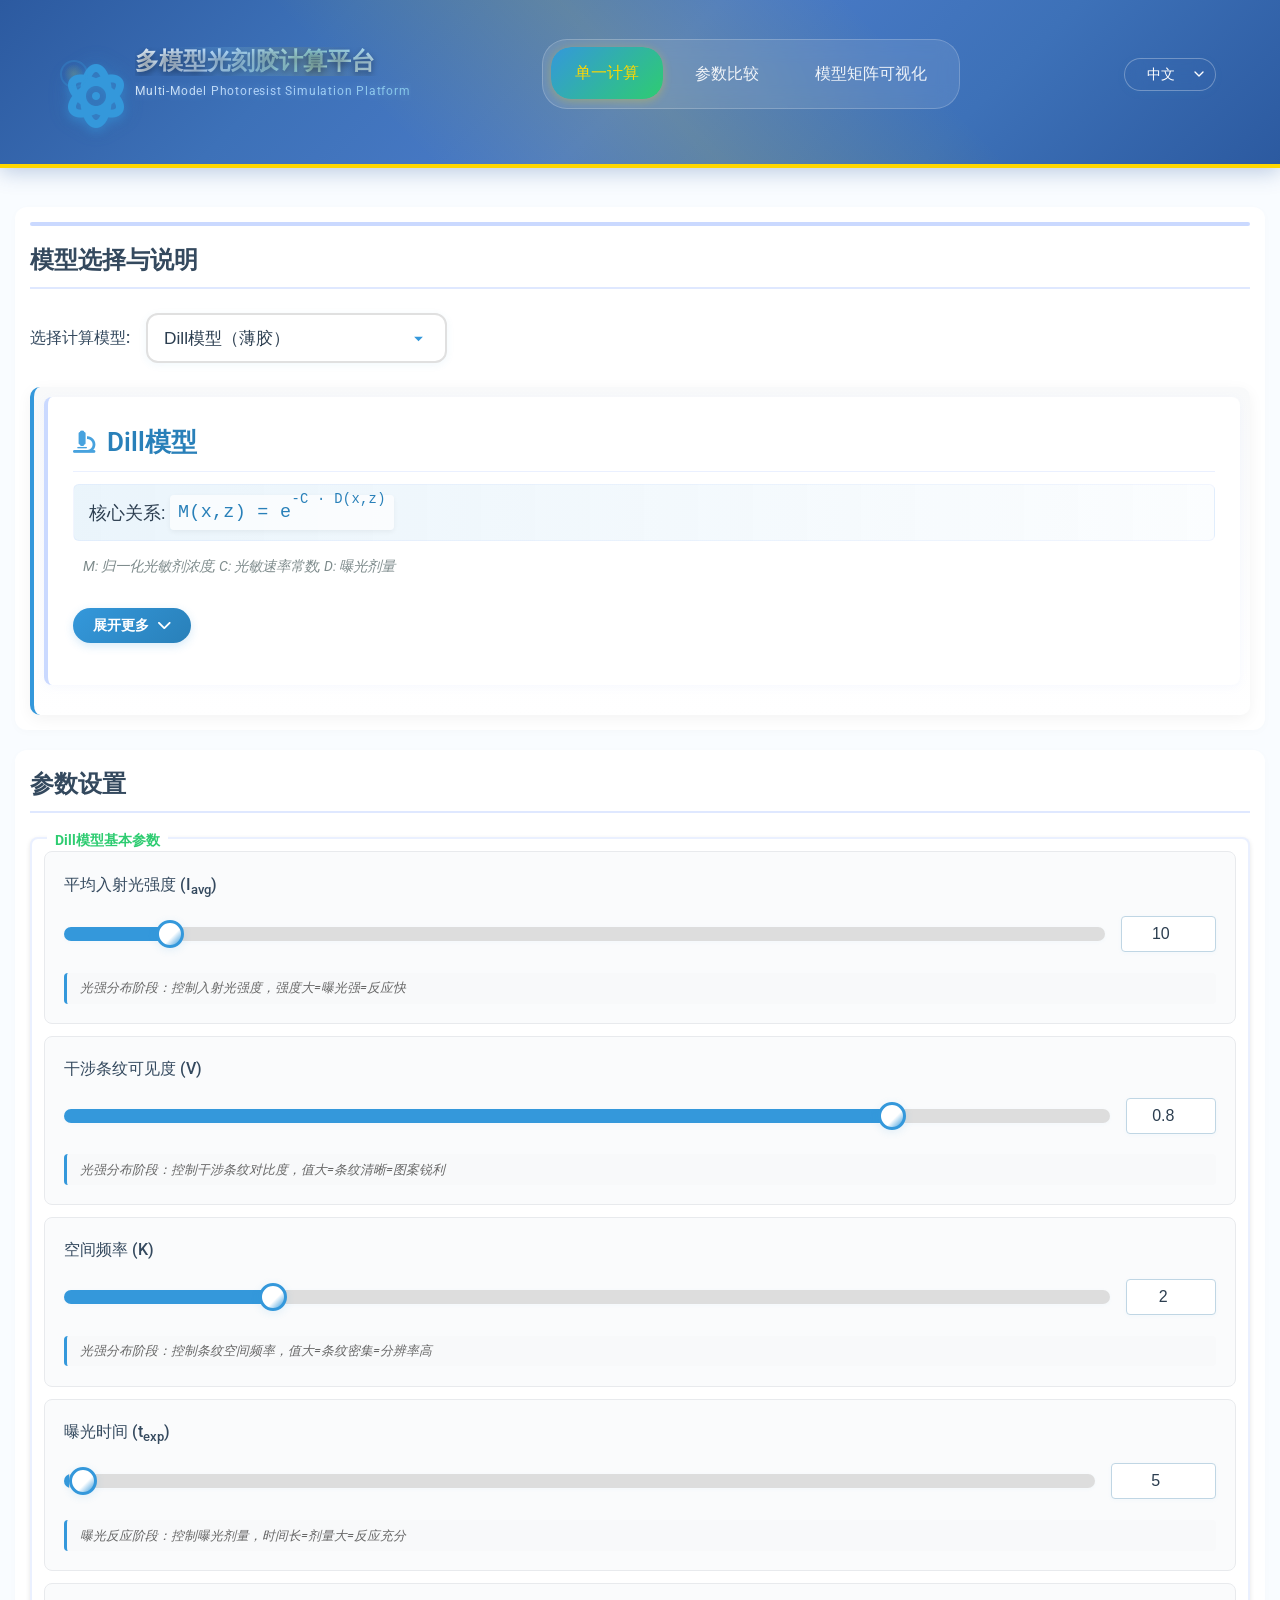
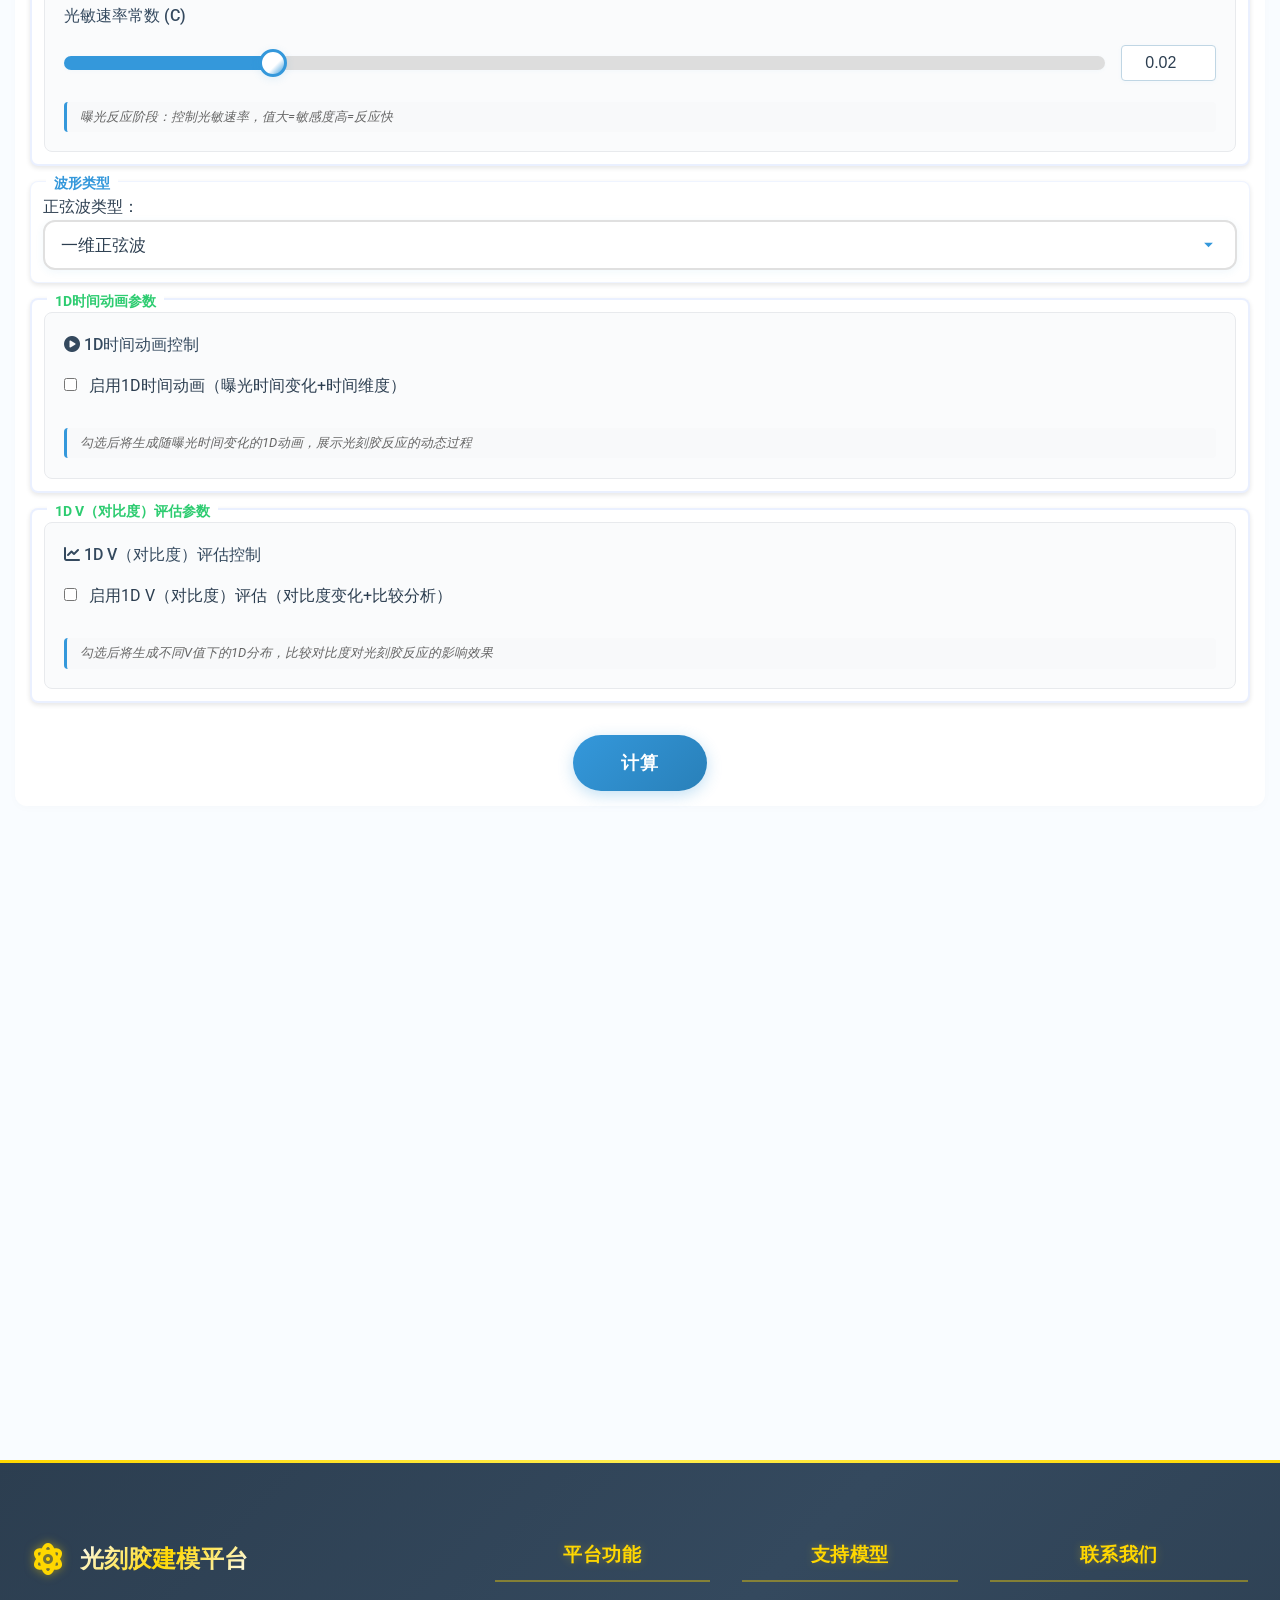
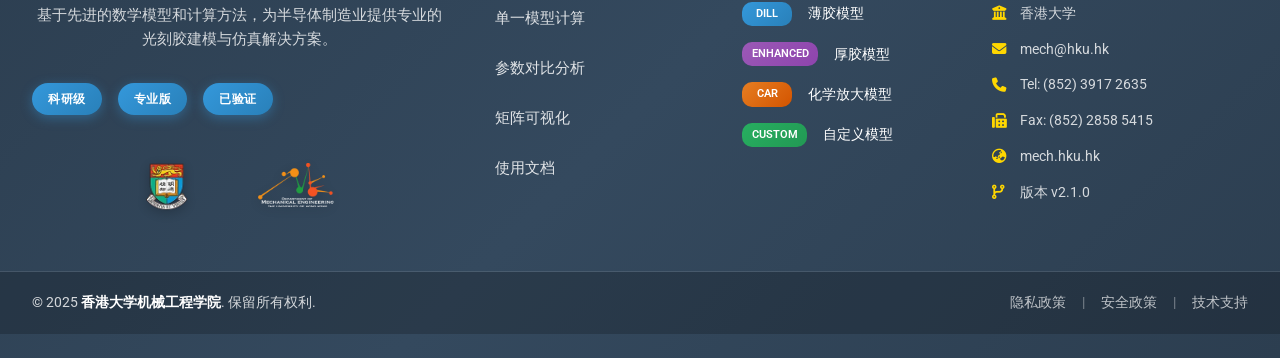
==== commit 5d78d6c1: "V9" ====
--- a/dill_model/frontend/index.html
+++ b/dill_model/frontend/index.html
@@ -14,7 +14,7 @@
     <link rel="stylesheet" href="css/loading-animation.css">
     <link rel="stylesheet" href="css/theme-colors.css?v=1.0">
     <link rel="stylesheet" href="css/professional-header-footer.css?v=1.1">
-    <link rel="stylesheet" href="css/animation-controls.css?v=1.1">
+    <link rel="stylesheet" href="css/animation-controls.css?v=2.0">
     <!-- 添加数学公式所需的样式 -->
     <style>
         /* 分数样式 */
@@ -502,8 +502,8 @@
                                 <span class="parameter-value">5</span>
                             </div>
                             <div class="parameter-input">
-                                <input type="range" id="t_exp" class="slider" min="0.1" max="20" step="0.1" value="5" title="曝光时间滑块" aria-label="曝光时间">
-                                <input type="number" class="number-input" value="5" min="0.1" max="20" step="0.1" title="曝光时间数值输入" aria-label="曝光时间数值">
+                                <input type="range" id="t_exp" class="slider" min="0.1" max="1000" step="0.1" value="5" title="曝光时间滑块" aria-label="曝光时间">
+                                <input type="number" class="number-input" value="5" min="0.1" max="1000" step="0.1" title="曝光时间数值输入" aria-label="曝光时间数值">
                             </div>
                             <div class="parameter-description" data-i18n="param_desc_t_exp">决定曝光剂量，时间长=剂量大=反应充分，时间短=剂量小=反应不足</div>
                         </div>
@@ -532,6 +532,107 @@
                             <option value="3d" data-i18n="sine_wave_type_3d">三维正弦波</option>
                         </select>
                     </div>
+                    
+                    <!-- Dill模型1D时间动画参数容器 -->
+                    <div class="parameter-group-container" id="dill-1d-animation-params-container" data-title="1D时间动画参数" data-i18n-title="dill_1d_animation_params" style="display: none;">
+                        <!-- 1D动画开关 -->
+                        <div class="parameter-item">
+                            <div class="parameter-label">
+                                <span class="parameter-name">
+                                    <i class="fas fa-play-circle"></i> 1D时间动画控制
+                                </span>
+                            </div>
+                            <div class="parameter-input">
+                                <label style="display: block; margin-bottom: 8px;">
+                                    <input type="checkbox" id="enable_1d_animation_dill" style="margin-right: 8px;">
+                                    启用1D时间动画（曝光时间变化+时间维度）
+                                </label>
+                            </div>
+                            <div class="parameter-description">勾选后将生成随曝光时间变化的1D动画，展示光刻胶反应的动态过程</div>
+                        </div>
+                        
+                        <!-- 1D动画参数 -->
+                        <div id="dill_1d_time_params" style="display: none; margin-top: 10px; padding: 10px; background: rgba(0, 123, 255, 0.1); border-radius: 5px;">
+                            <!-- 开始时间 -->
+                            <div class="parameter-item slider-fill">
+                                <div class="parameter-label">
+                                    <span class="parameter-name">时间范围 (s)</span>
+                                    <span class="parameter-value">5</span>
+                                </div>
+                                <div class="parameter-input">
+                                    <label>开始时间: </label>
+                                    <input type="number" id="t_start_1d_dill" value="0" min="0" max="20" step="0.1" style="width: 80px;">
+                                    <label style="margin-left: 10px;">结束时间: </label>
+                                    <input type="number" id="t_end_1d_dill" value="5" min="0.1" max="20" step="0.1" style="width: 80px;">
+                                </div>
+                                <div class="parameter-description">1D动画的曝光时间范围，单位：秒</div>
+                            </div>
+                            
+                            <!-- 时间步数 -->
+                            <div class="parameter-item slider-fill">
+                                <div class="parameter-label">
+                                    <span class="parameter-name">时间步数</span>
+                                    <span class="parameter-value">20</span>
+                                </div>
+                                <div class="parameter-input">
+                                    <input type="range" id="time_steps_1d_dill" class="slider" min="10" max="50" step="1" value="20">
+                                    <input type="number" class="number-input" value="20" min="10" max="50" step="1">
+                                </div>
+                                <div class="parameter-description">动画帧数，越多越流畅但计算时间越长</div>
+                            </div>
+                        </div>
+                    </div>
+                    
+                    <!-- 1D V（对比度）评估参数容器 -->
+                    <div class="parameter-group-container" id="dill-1d-v-evaluation-params-container" data-title="1D V（对比度）评估参数" data-i18n-title="dill_1d_v_evaluation_params" style="display: none;">
+                        <!-- V评估开关 -->
+                        <div class="parameter-item">
+                            <div class="parameter-label">
+                                <span class="parameter-name">
+                                    <i class="fas fa-chart-line"></i> 1D V（对比度）评估控制
+                                </span>
+                            </div>
+                            <div class="parameter-input">
+                                <label style="display: block; margin-bottom: 8px;">
+                                    <input type="checkbox" id="enable_1d_v_evaluation_dill" style="margin-right: 8px;">
+                                    启用1D V（对比度）评估（对比度变化+比较分析）
+                                </label>
+                            </div>
+                            <div class="parameter-description">勾选后将生成不同V值下的1D分布，比较对比度对光刻胶反应的影响效果</div>
+                        </div>
+                        
+                        <!-- V评估参数 -->
+                        <div id="dill_1d_v_params" style="display: none; margin-top: 10px; padding: 10px; background: rgba(255, 152, 0, 0.1); border-radius: 5px;">
+                            <!-- V值范围 -->
+                            <div class="parameter-item slider-fill">
+                                <div class="parameter-label">
+                                    <span class="parameter-name">V值范围（对比度）</span>
+                                    <span class="parameter-value">0.9</span>
+                                </div>
+                                <div class="parameter-input">
+                                    <label>起始V值: </label>
+                                    <input type="number" id="v_start_1d_dill" value="0.1" min="0" max="1" step="0.05" style="width: 80px;">
+                                    <label style="margin-left: 10px;">结束V值: </label>
+                                    <input type="number" id="v_end_1d_dill" value="1.0" min="0" max="1" step="0.05" style="width: 80px;">
+                                </div>
+                                <div class="parameter-description">V评估的对比度范围，V=0表示无对比度，V=1表示最大对比度</div>
+                            </div>
+                            
+                            <!-- V评估步数 -->
+                            <div class="parameter-item slider-fill">
+                                <div class="parameter-label">
+                                    <span class="parameter-name">V评估步数</span>
+                                    <span class="parameter-value">20</span>
+                                </div>
+                                <div class="parameter-input">
+                                    <input type="range" id="v_steps_1d_dill" class="slider" min="10" max="50" step="1" value="20">
+                                    <input type="number" class="number-input" value="20" min="10" max="50" step="1">
+                                </div>
+                                <div class="parameter-description">V评估的步数，越多越精细但计算时间越长</div>
+                            </div>
+                        </div>
+                    </div>
+                    
                     <!-- 修改Dill模型的二维波形参数容器 -->
                     <div id="dill-multisine-params" class="sine-wave-params-container" data-title="二维波形参数" data-i18n-title="twod_sine_wave_params" style="display:none;">
                         <div class="parameter-item slider-fill">
@@ -765,7 +866,7 @@
                         </div>
                         <div class="parameter-item slider-fill">
                             <div class="parameter-label"><span class="parameter-name">曝光时间 (t<sub>exp</sub>)</span><span class="parameter-value">5</span></div>
-                            <div class="parameter-input"><input type="range" id="enhanced_t_exp" class="slider" min="0.1" max="20" step="0.1" value="5"><input type="number" class="number-input" value="5" min="0.1" max="20" step="0.1"></div>
+                            <div class="parameter-input"><input type="range" id="enhanced_t_exp" class="slider" min="0.1" max="1000" step="0.1" value="5"><input type="number" class="number-input" value="5" min="0.1" max="1000" step="0.1"></div>
                             <div class="parameter-description" data-i18n="param_desc_t_exp_enhanced">决定曝光剂量，时间长=剂量大=反应充分，时间短=剂量小=反应不足</div>
                         </div>
 
@@ -1051,8 +1152,8 @@
                                 <span class="parameter-value">5</span>
                             </div>
                             <div class="parameter-input">
-                                <input type="range" id="car_t_exp" class="slider" min="0.1" max="20" step="0.1" value="5">
-                                <input type="number" class="number-input" value="5" min="0.1" max="20" step="0.1">
+                                                <input type="range" id="car_t_exp" class="slider" min="0.1" max="1000" step="0.1" value="5">
+                <input type="number" class="number-input" value="5" min="0.1" max="1000" step="0.1">
                             </div>
                             <div class="parameter-description" data-i18n="param_desc_car_t_exp">控制曝光剂量，时间长=剂量大=光酸多，时间短=剂量小=光酸少</div>
                         </div>
@@ -1382,6 +1483,32 @@
                             <button class="toggle-threshold-visibility-btn">显示</button>
                           </div>
                         </div>
+                        <!-- 坐标轴控制面板 -->
+                        <div class="axis-control-panel">
+                            <div class="axis-control-header">
+                                <span class="axis-control-title">📏 坐标轴控制</span>
+                                <button id="exposure-axis-toggle" class="axis-toggle-btn" title="展开/收起坐标轴控制">
+                                    <i class="fas fa-chevron-down"></i>
+                                </button>
+                            </div>
+                            <div class="axis-control-content" id="exposure-axis-control-content" style="display: none;">
+                                <div class="axis-control-row">
+                                    <span class="axis-control-label">参考范围:</span>
+                                    <span id="exposure-reference-info" class="reference-info">未设置</span>
+                                </div>
+                                <div class="axis-control-buttons">
+                                    <button id="exposure-save-reference" class="axis-control-btn save-btn" title="保存当前坐标轴范围作为参考">
+                                        <i class="fas fa-save"></i> 保存参考范围
+                                    </button>
+                                    <button id="exposure-restore-reference" class="axis-control-btn restore-btn" title="恢复到保存的参考范围" disabled>
+                                        <i class="fas fa-undo"></i> 恢复参考范围
+                                    </button>
+                                    <button id="exposure-auto-scale" class="axis-control-btn auto-btn" title="自动调整坐标轴范围">
+                                        <i class="fas fa-expand-arrows-alt"></i> 自动缩放
+                                    </button>
+                                </div>
+                            </div>
+                        </div>
                         <div class="plot-export-btns">
                             <button id="export-exposure-img" data-i18n="export_img">导出图片</button>
                             <button id="export-exposure-data" data-i18n="export_data">导出数据</button>
@@ -1402,6 +1529,32 @@
                             <button class="toggle-threshold-visibility-btn">显示</button>
                           </div>
                         </div>
+                        <!-- 坐标轴控制面板 -->
+                        <div class="axis-control-panel">
+                            <div class="axis-control-header">
+                                <span class="axis-control-title">📏 坐标轴控制</span>
+                                <button id="thickness-axis-toggle" class="axis-toggle-btn" title="展开/收起坐标轴控制">
+                                    <i class="fas fa-chevron-down"></i>
+                                </button>
+                            </div>
+                            <div class="axis-control-content" id="thickness-axis-control-content" style="display: none;">
+                                <div class="axis-control-row">
+                                    <span class="axis-control-label">参考范围:</span>
+                                    <span id="thickness-reference-info" class="reference-info">未设置</span>
+                                </div>
+                                <div class="axis-control-buttons">
+                                    <button id="thickness-save-reference" class="axis-control-btn save-btn" title="保存当前坐标轴范围作为参考">
+                                        <i class="fas fa-save"></i> 保存参考范围
+                                    </button>
+                                    <button id="thickness-restore-reference" class="axis-control-btn restore-btn" title="恢复到保存的参考范围" disabled>
+                                        <i class="fas fa-undo"></i> 恢复参考范围
+                                    </button>
+                                    <button id="thickness-auto-scale" class="axis-control-btn auto-btn" title="自动调整坐标轴范围">
+                                        <i class="fas fa-expand-arrows-alt"></i> 自动缩放
+                                    </button>
+                                </div>
+                            </div>
+                        </div>
                         <div class="plot-export-btns">
                             <button id="export-thickness-img" data-i18n="export_img">导出图片</button>
                             <button id="export-thickness-data" data-i18n="export_data">导出数据</button>
@@ -1415,6 +1568,129 @@
                         <h3 class="plot-title" data-i18n="heatmap_plot_title">二维分布热力图</h3>
                         <div id="heatmap-plot-container" class="plot-container"></div>
                         <button id="export-heatmap-data" data-i18n="export_heatmap_data_btn">导出二维数据</button>
+                    </div>
+
+                    <!-- 薄胶1D时间动画控制区域 -->
+                    <div id="dill-1d-animation-section" style="display: none;">
+                        <h2 class="section-title">
+                            <i class="fas fa-play-circle" style="color: #2980b9;"></i>
+                            薄胶1D动画（曝光时间变化）
+                        </h2>
+                        <div class="animation-controls">
+                            <div class="animation-control-panel">
+                                <button id="dill-1d-play-btn" class="animation-btn play-btn" title="播放动画">
+                                    <i class="fas fa-play"></i> 播放
+                                </button>
+                                <button id="dill-1d-pause-btn" class="animation-btn pause-btn" title="暂停动画" style="display:none;">
+                                    <i class="fas fa-pause"></i> 暂停
+                                </button>
+                                <button id="dill-1d-reset-btn" class="animation-btn reset-btn" title="重置动画">
+                                    <i class="fas fa-undo"></i> 重置
+                                </button>
+                                <button id="dill-1d-loop-btn" class="animation-btn loop-btn loop-off" title="开启循环播放">
+                                    <i class="fas fa-sync-alt"></i> <span>开启循环</span>
+                                </button>
+                                <div id="dill-1d-animation-status" class="animation-status status-stopped">
+                                    <i class="fas fa-circle"></i> 就绪
+                                </div>
+                            </div>
+                            <div class="animation-time-control">
+                                <div class="time-slider-container">
+                                    <div class="time-info-display">
+                                        <span id="dill-1d-time-display">t = 0.10s</span>
+                                        <span id="dill-1d-frame-info">帧 1/100</span>
+                                    </div>
+                                    <input type="range" id="dill-1d-time-slider" class="time-slider" min="0" max="99" value="0" step="1">
+                                </div>
+                            </div>
+                        </div>
+                        <div id="dill-1d-animation-container">
+                            <!-- 1D时间动画图表 -->
+                            <div class="plot-container">
+                                <div id="dill-exposure-1d-plot" class="plot-area" style="height: 400px; width: 100%; border: 1px solid #ddd; border-radius: 8px; margin-bottom: 20px;">
+                                    <div class="plot-placeholder">
+                                        <i class="fas fa-chart-line" style="font-size: 48px; color: #ccc;"></i>
+                                        <p style="color: #999; margin-top: 10px;">曝光剂量分布将在这里显示</p>
+                                    </div>
+                                </div>
+                            </div>
+                            <div class="plot-container">
+                                <div id="dill-thickness-1d-plot" class="plot-area" style="height: 400px; width: 100%; border: 1px solid #ddd; border-radius: 8px;">
+                                    <div class="plot-placeholder">
+                                        <i class="fas fa-chart-area" style="font-size: 48px; color: #ccc;"></i>
+                                        <p style="color: #999; margin-top: 10px;">光刻胶厚度分布将在这里显示</p>
+                                    </div>
+                                </div>
+                            </div>
+                        </div>
+                    </div>
+                </div>
+
+                <!-- 薄胶1D V（对比度）评估控制区域 -->
+                <div id="dill-1d-v-evaluation-section" style="display: none;">
+                    <h2 class="section-title">
+                        <i class="fas fa-chart-line" style="color: #f39c12;"></i>
+                        薄胶1D动画（对比度变化分析）
+                    </h2>
+                    <div class="animation-controls">
+                        <div class="animation-control-panel">
+                            <button id="dill-1d-v-play-btn" class="animation-btn play-btn" title="播放V评估">
+                                <i class="fas fa-play"></i> 播放
+                            </button>
+                            <button id="dill-1d-v-pause-btn" class="animation-btn pause-btn" title="暂停V评估" style="display:none;">
+                                <i class="fas fa-pause"></i> 暂停
+                            </button>
+                            <button id="dill-1d-v-reset-btn" class="animation-btn reset-btn" title="重置V评估">
+                                <i class="fas fa-undo"></i> 重置
+                            </button>
+                            <button id="dill-1d-v-loop-btn" class="animation-btn loop-btn loop-off" title="开启循环播放">
+                                <i class="fas fa-sync-alt"></i> <span>开启循环</span>
+                            </button>
+                            <div id="dill-1d-v-evaluation-status" class="animation-status status-stopped">
+                                <i class="fas fa-circle"></i> 就绪
+                            </div>
+                        </div>
+                        <div class="animation-time-control">
+                            <div class="time-slider-container">
+                                <div class="time-info-display">
+                                    <span id="dill-1d-v-display">V = 0.10</span>
+                                    <span id="dill-1d-v-frame-info">帧 1/20</span>
+                                </div>
+                                <input type="range" id="dill-1d-v-slider" class="time-slider" min="0" max="19" value="0" step="1">
+                            </div>
+                        </div>
+                    </div>
+                    <div id="dill-1d-v-evaluation-container">
+                        <!-- 前两个图表左右横向排列 -->
+                        <div class="v-evaluation-horizontal-plots" style="display: flex; gap: 20px; margin-bottom: 20px;">
+                            <!-- 1D V评估曝光剂量图表 -->
+                            <div class="plot-container" style="flex: 1;">
+                                <div id="dill-v-exposure-1d-plot" class="plot-area" style="height: 400px; width: 100%; border: 1px solid #ddd; border-radius: 8px;">
+                                    <div class="plot-placeholder">
+                                        <i class="fas fa-chart-line" style="font-size: 48px; color: #ccc;"></i>
+                                        <p style="color: #999; margin-top: 10px;">V值变化的曝光剂量分布将在这里显示</p>
+                                    </div>
+                                </div>
+                            </div>
+                            <!-- 1D V评估厚度图表 -->
+                            <div class="plot-container" style="flex: 1;">
+                                <div id="dill-v-thickness-1d-plot" class="plot-area" style="height: 400px; width: 100%; border: 1px solid #ddd; border-radius: 8px;">
+                                    <div class="plot-placeholder">
+                                        <i class="fas fa-chart-area" style="font-size: 48px; color: #ccc;"></i>
+                                        <p style="color: #999; margin-top: 10px;">V值变化的光刻胶厚度分布将在这里显示</p>
+                                    </div>
+                                </div>
+                            </div>
+                        </div>
+                        <!-- V评估比较图表（单独一行） -->
+                        <div class="plot-container">
+                            <div id="dill-v-comparison-plot" class="plot-area" style="height: 400px; width: 100%; border: 1px solid #ddd; border-radius: 8px;">
+                                <div class="plot-placeholder">
+                                    <i class="fas fa-chart-bar" style="font-size: 48px; color: #ccc;"></i>
+                                    <p style="color: #999; margin-top: 10px;">不同V值的对比分析将在这里显示</p>
+                                </div>
+                            </div>
+                        </div>
                     </div>
                 </div>
 
--- a/dill_model/frontend/css/style.css
+++ b/dill_model/frontend/css/style.css
@@ -595,8 +595,8 @@
 
 .plots-container {
     display: grid;
-    grid-template-columns: repeat(auto-fit, minmax(500px, 1fr));
-    gap: 2rem;
+    grid-template-columns: 1fr 1fr;
+    gap: 1rem;
     margin-top: 1.5rem;
 }
 
@@ -2734,15 +2734,17 @@
 /* ===== 移动端图片展示区域自适应优化（强制覆盖） ===== */
 @media (max-width: 768px) {
   .plots-container {
-    display: block !important;
-    width: 100vw !important;
+    display: grid !important;
+    grid-template-columns: 1fr 1fr !important;
+    gap: 0.5rem !important;
+    width: 100% !important;
     overflow-x: auto !important;
     padding: 0 0.5rem !important;
   }
   .plot-item {
     width: 100% !important;
-    min-width: 320px !important;
-    margin-bottom: 2rem !important;
+    min-width: 200px !important;
+    margin-bottom: 1rem !important;
     align-items: stretch !important;
   }
   .plot-title {
@@ -2751,18 +2753,18 @@
   }
   .plot-container {
     width: 100% !important;
-    min-width: 280px !important;
-    height: 250px !important;
-    max-width: 100vw !important;
-    overflow-x: auto !important;
+    min-width: 180px !important;
+    height: 220px !important;
+    max-width: 50vw !important;
+    overflow: hidden !important;
     touch-action: pan-x pinch-zoom !important;
   }
   .plot-image {
     width: 100% !important;
-    max-width: 100vw !important;
+    max-width: 45vw !important;
     height: auto !important;
     display: block !important;
-    border-radius: 8px !important;
+    border-radius: 6px !important;
     box-shadow: 0 2px 8px rgba(0,0,0,0.08) !important;
     margin: 0 auto !important;
     touch-action: pinch-zoom !important;
@@ -3987,4 +3989,468 @@
     font-size: 0.9rem;
     color: #7f8c8d;
     flex-shrink: 0;
+}
+
+/* 日志统计 */
+.logs-stats {
+    display: flex;
+    gap: 1rem;
+    margin-bottom: 1rem;
+    padding: 0.75rem;
+    background: #f8f9fa;
+    border-radius: 6px;
+}
+
+/* 坐标轴控制面板样式 */
+.axis-control-panel {
+    background: linear-gradient(135deg, #f8f9fa 0%, #e9ecef 100%);
+    border: 1px solid #dee2e6;
+    border-radius: 8px;
+    margin: 10px 0;
+    box-shadow: 0 2px 4px rgba(0, 0, 0, 0.05);
+    transition: all 0.3s ease;
+}
+
+.axis-control-panel:hover {
+    box-shadow: 0 4px 12px rgba(0, 0, 0, 0.1);
+    border-color: var(--primary-color);
+}
+
+.axis-control-header {
+    display: flex;
+    justify-content: space-between;
+    align-items: center;
+    padding: 8px 12px;
+    cursor: pointer;
+    background: rgba(255, 255, 255, 0.7);
+    border-radius: 8px 8px 0 0;
+    transition: all 0.3s ease;
+}
+
+.axis-control-header:hover {
+    background: rgba(var(--primary-color-rgb, 52, 152, 219), 0.05);
+}
+
+.axis-control-title {
+    font-size: 0.9rem;
+    font-weight: 600;
+    color: var(--dark-color);
+    display: flex;
+    align-items: center;
+    gap: 6px;
+}
+
+.axis-toggle-btn {
+    background: none;
+    border: none;
+    padding: 4px;
+    cursor: pointer;
+    color: var(--primary-color);
+    border-radius: 4px;
+    transition: all 0.3s ease;
+    display: flex;
+    align-items: center;
+    justify-content: center;
+}
+
+.axis-toggle-btn:hover {
+    background: rgba(var(--primary-color-rgb, 52, 152, 219), 0.1);
+    transform: scale(1.1);
+}
+
+.axis-toggle-btn i {
+    transition: transform 0.3s ease;
+}
+
+.axis-toggle-btn.expanded i {
+    transform: rotate(180deg);
+}
+
+.axis-control-content {
+    padding: 12px;
+    border-top: 1px solid #dee2e6;
+    animation: slideDown 0.3s ease;
+}
+
+@keyframes slideDown {
+    from {
+        opacity: 0;
+        max-height: 0;
+        padding-top: 0;
+        padding-bottom: 0;
+    }
+    to {
+        opacity: 1;
+        max-height: 200px;
+        padding-top: 12px;
+        padding-bottom: 12px;
+    }
+}
+
+.axis-control-row {
+    display: flex;
+    justify-content: space-between;
+    align-items: center;
+    margin-bottom: 12px;
+    padding: 8px 0;
+    border-bottom: 1px dashed #dee2e6;
+}
+
+.axis-control-label {
+    font-size: 0.85rem;
+    font-weight: 500;
+    color: var(--dark-color);
+}
+
+.reference-info {
+    font-size: 0.8rem;
+    color: #6c757d;
+    font-family: 'Courier New', monospace;
+    background: rgba(255, 255, 255, 0.8);
+    padding: 2px 6px;
+    border-radius: 4px;
+    border: 1px solid #e9ecef;
+}
+
+.reference-info.has-reference {
+    color: var(--secondary-color);
+    border-color: var(--secondary-color);
+    background: rgba(46, 204, 113, 0.1);
+}
+
+.axis-control-buttons {
+    display: flex;
+    gap: 8px;
+    flex-wrap: wrap;
+}
+
+.axis-control-btn {
+    flex: 1;
+    min-width: 120px;
+    padding: 6px 10px;
+    border: none;
+    border-radius: 6px;
+    font-size: 0.8rem;
+    font-weight: 500;
+    cursor: pointer;
+    transition: all 0.3s ease;
+    display: flex;
+    align-items: center;
+    justify-content: center;
+    gap: 4px;
+    position: relative;
+    overflow: hidden;
+}
+
+.axis-control-btn::before {
+    content: '';
+    position: absolute;
+    top: 0;
+    left: -100%;
+    width: 100%;
+    height: 100%;
+    background: linear-gradient(90deg, transparent, rgba(255, 255, 255, 0.4), transparent);
+    transition: left 0.5s ease;
+}
+
+.axis-control-btn:hover::before {
+    left: 100%;
+}
+
+.save-btn {
+    background: linear-gradient(135deg, var(--secondary-color) 0%, #27ae60 100%);
+    color: white;
+    box-shadow: 0 2px 4px rgba(46, 204, 113, 0.3);
+}
+
+.save-btn:hover {
+    transform: translateY(-1px);
+    box-shadow: 0 4px 8px rgba(46, 204, 113, 0.4);
+}
+
+.restore-btn {
+    background: linear-gradient(135deg, var(--primary-color) 0%, #2980b9 100%);
+    color: white;
+    box-shadow: 0 2px 4px rgba(52, 152, 219, 0.3);
+}
+
+.restore-btn:hover:not(:disabled) {
+    transform: translateY(-1px);
+    box-shadow: 0 4px 8px rgba(52, 152, 219, 0.4);
+}
+
+.restore-btn:disabled {
+    background: #bdc3c7;
+    color: #7f8c8d;
+    cursor: not-allowed;
+    box-shadow: none;
+}
+
+.auto-btn {
+    background: linear-gradient(135deg, #95a5a6 0%, #7f8c8d 100%);
+    color: white;
+    box-shadow: 0 2px 4px rgba(149, 165, 166, 0.3);
+}
+
+.auto-btn:hover {
+    transform: translateY(-1px);
+    box-shadow: 0 4px 8px rgba(149, 165, 166, 0.4);
+}
+
+/* 成功通知样式 */
+.axis-control-notification {
+    position: fixed;
+    top: 20px;
+    right: 20px;
+    padding: 12px 20px;
+    background: linear-gradient(135deg, var(--secondary-color) 0%, #27ae60 100%);
+    color: white;
+    border-radius: 8px;
+    box-shadow: 0 4px 12px rgba(46, 204, 113, 0.3);
+    z-index: 10000;
+    opacity: 0;
+    transform: translateX(100%);
+    transition: all 0.3s ease;
+    font-size: 0.9rem;
+    font-weight: 500;
+    display: flex;
+    align-items: center;
+    gap: 8px;
+}
+
+.axis-control-notification.show {
+    opacity: 1;
+    transform: translateX(0);
+}
+
+.axis-control-notification i {
+    font-size: 1.1rem;
+}
+
+/* 响应式设计 */
+@media (max-width: 768px) {
+    .axis-control-buttons {
+        flex-direction: column;
+    }
+    
+    .axis-control-btn {
+        min-width: 100%;
+        justify-content: center;
+    }
+    
+    .axis-control-content {
+        padding: 8px;
+    }
+    
+    .axis-control-row {
+        flex-direction: column;
+        align-items: flex-start;
+        gap: 4px;
+    }
+    
+    .reference-info {
+        align-self: stretch;
+        text-align: center;
+    }
+}
+
+@media (max-width: 480px) {
+    .axis-control-panel {
+        margin: 8px 0;
+    }
+    
+    .axis-control-header {
+        padding: 6px 8px;
+    }
+    
+    .axis-control-title {
+        font-size: 0.8rem;
+    }
+    
+    .axis-control-btn {
+        padding: 8px;
+        font-size: 0.75rem;
+    }
+}
+
+/* Toggle Switch 样式 */
+.toggle-switch {
+    position: relative;
+    display: inline-block;
+    width: 60px;
+    height: 34px;
+}
+
+.toggle-switch input {
+    opacity: 0;
+    width: 0;
+    height: 0;
+}
+
+.toggle-slider {
+    position: absolute;
+    cursor: pointer;
+    top: 0;
+    left: 0;
+    right: 0;
+    bottom: 0;
+    background-color: #ccc;
+    transition: .4s;
+    border-radius: 34px;
+}
+
+.toggle-slider:before {
+    position: absolute;
+    content: "";
+    height: 26px;
+    width: 26px;
+    left: 4px;
+    bottom: 4px;
+    background-color: white;
+    transition: .4s;
+    border-radius: 50%;
+}
+
+input:checked + .toggle-slider {
+    background-color: var(--primary-color);
+}
+
+input:focus + .toggle-slider {
+    box-shadow: 0 0 1px var(--primary-color);
+}
+
+input:checked + .toggle-slider:before {
+    transform: translateX(26px);
+}
+
+.toggle-slider:hover {
+    background-color: #bbb;
+}
+
+input:checked + .toggle-slider:hover {
+    background-color: #2980b9;
+}
+
+/* V评估图表横向布局样式 */
+.v-evaluation-horizontal-plots {
+    display: flex;
+    gap: 20px;
+    margin-bottom: 20px;
+}
+
+.v-evaluation-horizontal-plots .plot-container {
+    flex: 1;
+    min-width: 0; /* 确保flex子项能够收缩 */
+}
+
+/* 响应式设计：在小屏幕上垂直排列 */
+@media (max-width: 768px) {
+    .v-evaluation-horizontal-plots {
+        flex-direction: column;
+        gap: 15px;
+    }
+    
+    .v-evaluation-horizontal-plots .plot-container {
+        flex: none;
+    }
+}
+
+/* 确保V评估图表容器的布局一致性 */
+#dill-1d-v-evaluation-container .plot-container {
+    margin-bottom: 0; /* 移除底部边距，由flex gap控制间距 */
+}
+
+/* V评估区域的特殊样式 */
+#dill-1d-v-evaluation-section {
+    margin-top: 20px;
+}
+
+#dill-1d-v-evaluation-section .section-title {
+    color: #f39c12;
+    border-left: 4px solid #f39c12;
+    padding-left: 15px;
+}
+
+/* V评估控制按钮样式优化 - 为不同按钮分配不同颜色 */
+/* 播放按钮 - 绿色 */
+#dill-1d-v-evaluation-section .play-btn {
+    background: linear-gradient(135deg, #27ae60, #2ecc71);
+    border: none;
+    color: white;
+}
+
+#dill-1d-v-evaluation-section .play-btn:hover {
+    background: linear-gradient(135deg, #2ecc71, #27ae60);
+    transform: translateY(-2px);
+    box-shadow: 0 4px 12px rgba(39, 174, 96, 0.3);
+}
+
+/* 暂停按钮 - 橙色 */
+#dill-1d-v-evaluation-section .pause-btn {
+    background: linear-gradient(135deg, #f39c12, #e67e22);
+    border: none;
+    color: white;
+}
+
+#dill-1d-v-evaluation-section .pause-btn:hover {
+    background: linear-gradient(135deg, #e67e22, #d35400);
+    transform: translateY(-2px);
+    box-shadow: 0 4px 12px rgba(243, 156, 18, 0.3);
+}
+
+/* 重置按钮 - 蓝色 */
+#dill-1d-v-evaluation-section .reset-btn {
+    background: linear-gradient(135deg, #3498db, #2980b9);
+    border: none;
+    color: white;
+}
+
+#dill-1d-v-evaluation-section .reset-btn:hover {
+    background: linear-gradient(135deg, #2980b9, #3498db);
+    transform: translateY(-2px);
+    box-shadow: 0 4px 12px rgba(52, 152, 219, 0.3);
+}
+
+/* 循环按钮 - 绿色和红色切换 */
+#dill-1d-v-evaluation-section .loop-btn {
+    background: linear-gradient(135deg, #27ae60, #2ecc71);
+    color: white;
+    border: 2px solid #27ae60;
+    font-weight: 600;
+    transition: all 0.3s ease;
+}
+
+#dill-1d-v-evaluation-section .loop-btn:hover {
+    background: linear-gradient(135deg, #2ecc71, #27ae60);
+    transform: translateY(-2px);
+    box-shadow: 0 4px 12px rgba(39, 174, 96, 0.3);
+    border-color: #2ecc71;
+}
+
+#dill-1d-v-evaluation-section .loop-btn.loop-off {
+    background: linear-gradient(135deg, #e74c3c, #c0392b);
+    color: white;
+    border: 2px solid #e74c3c;
+}
+
+#dill-1d-v-evaluation-section .loop-btn.loop-off:hover {
+    background: linear-gradient(135deg, #c0392b, #e74c3c);
+    transform: translateY(-2px);
+    box-shadow: 0 4px 12px rgba(231, 76, 60, 0.3);
+    border-color: #c0392b;
+}
+
+/* V评估时间滑块样式 */
+#dill-1d-v-slider {
+    accent-color: #f39c12;
+}
+
+/* V评估状态显示样式 */
+#dill-1d-v-evaluation-status {
+    color: #f39c12;
+}
+
+#dill-1d-v-display, #dill-1d-v-frame-info {
+    color: #f39c12;
+    font-weight: bold;
 }
--- a/dill_model/frontend/css/animation-controls.css
+++ b/dill_model/frontend/css/animation-controls.css
@@ -151,11 +151,15 @@
 
 /* 循环按钮样式 */
 .loop-btn {
-    background: linear-gradient(135deg, #8e44ad, #9b59b6);
+    background: linear-gradient(135deg, #27ae60, #2ecc71);
+    color: white;
+    transition: all 0.3s ease;
 }
 
 .loop-btn:hover {
-    background: linear-gradient(135deg, #9b59b6, #8e44ad);
+    background: linear-gradient(135deg, #2ecc71, #27ae60);
+    transform: translateY(-3px);
+    box-shadow: 0 6px 12px rgba(39, 174, 96, 0.3);
 }
 
 .loop-btn:hover i {
@@ -164,11 +168,43 @@
 }
 
 .loop-btn.loop-off {
-    background: linear-gradient(135deg, #95a5a6, #7f8c8d);
+    background: linear-gradient(135deg, #e74c3c, #c0392b);
+    color: white;
 }
 
 .loop-btn.loop-off:hover {
-    background: linear-gradient(135deg, #7f8c8d, #95a5a6);
+    background: linear-gradient(135deg, #c0392b, #e74c3c);
+    transform: translateY(-3px);
+    box-shadow: 0 6px 12px rgba(231, 76, 60, 0.3);
+}
+
+/* 专门的1D动画循环按钮样式 */
+#dill-1d-animation-section .loop-btn {
+    background: linear-gradient(135deg, #27ae60, #2ecc71);
+    color: white;
+    border: 2px solid #27ae60;
+    font-weight: 600;
+    transition: all 0.3s ease;
+}
+
+#dill-1d-animation-section .loop-btn:hover {
+    background: linear-gradient(135deg, #2ecc71, #27ae60);
+    transform: translateY(-3px);
+    box-shadow: 0 8px 16px rgba(39, 174, 96, 0.4);
+    border-color: #2ecc71;
+}
+
+#dill-1d-animation-section .loop-btn.loop-off {
+    background: linear-gradient(135deg, #e74c3c, #c0392b);
+    color: white;
+    border: 2px solid #e74c3c;
+}
+
+#dill-1d-animation-section .loop-btn.loop-off:hover {
+    background: linear-gradient(135deg, #c0392b, #e74c3c);
+    transform: translateY(-3px);
+    box-shadow: 0 8px 16px rgba(231, 76, 60, 0.4);
+    border-color: #c0392b;
 }
 
 /* 时间滑块区域样式 */
@@ -306,28 +342,151 @@
 /* Dill模型特定样式 */
 #dill-4d-animation-section {
     border-left: 4px solid #3498db;
+    border-color: rgba(52, 152, 219, 0.5);
+}
+
+/* DILL 1D动画区域专门样式 */
+#dill-1d-animation-section {
+    position: relative;
+    margin: 30px 0;
+    padding: 20px;
+    border-radius: 12px;
+    box-shadow: 0 8px 16px rgba(0,0,0,0.08);
+    transition: all 0.3s ease;
+    background: linear-gradient(to bottom, rgba(255,255,255,0.8), rgba(250,250,250,0.9));
+    border: 1px solid rgba(0,0,0,0.05);
+    width: 100%;
+    max-width: 100%;
+    box-sizing: border-box;
+    grid-column: 1 / -1;
+}
+
+#dill-1d-animation-container {
+    display: flex;
+    flex-direction: row !important;
+    gap: 20px;
+    flex-wrap: nowrap;
+    width: 100%;
+    max-width: 100%;
+}
+
+#dill-1d-animation-section .section-title {
+    font-size: 1.5rem;
+    color: #333;
+    margin-bottom: 20px;
+    display: flex;
+    align-items: center;
+    gap: 10px;
+    padding-bottom: 10px;
+    border-bottom: 1px solid rgba(0,0,0,0.1);
+}
+
+#dill-1d-animation-section .plot-container {
+    background-color: #ffffff;
+    padding: 15px;
+    border-radius: 8px;
+    box-shadow: 0 2px 4px rgba(0,0,0,0.05);
+    flex: 1;
+    min-width: 0;
+    max-width: none;
+}
+
+#dill-1d-animation-section .plot-area {
+    border: none;
+    padding: 0;
+    width: 100%;
+    height: 400px;
+    overflow: visible;
+}
+
+#dill-1d-animation-section .plot-placeholder {
+    display: flex;
+    flex-direction: column;
+    justify-content: center;
+    align-items: center;
+    min-height: 300px;
+    background-color: #f8f9fa;
+    border: 2px dashed #e9ecef;
+    border-radius: 8px;
+    color: #6c757d;
+}
+
+#dill-1d-animation-section .time-slider {
+    background: linear-gradient(to right, rgba(41, 128, 185, 0.3), rgba(224, 224, 224, 0.8));
+}
+
+#dill-1d-animation-section .time-slider:hover {
+    background: linear-gradient(to right, rgba(41, 128, 185, 0.4), rgba(224, 224, 224, 0.9));
+}
+
+#dill-1d-animation-section .time-slider::-webkit-slider-thumb {
+    background: #2980b9;
+}
+
+#dill-1d-animation-section .time-slider::-moz-range-thumb {
+    background: #2980b9;
+}
+
+#dill-1d-animation-section .time-slider::-webkit-slider-thumb:hover {
+    background: #3498db;
+}
+
+#dill-1d-animation-section .time-slider::-moz-range-thumb:hover {
+    background: #3498db;
+}
+
+#dill-1d-animation-section .time-info-display span {
+    background: rgba(41, 128, 185, 0.1);
+    color: #2980b9;
+}
+
+/* 响应式布局 */
+@media (max-width: 768px) {
+    #dill-1d-animation-section {
+        padding: 15px;
+        width: 100%;
+    }
+    #dill-1d-animation-section .section-title {
+        font-size: 1.3rem;
+    }
+    #dill-1d-animation-section .plot-area {
+        height: 300px;
+    }
+    #dill-1d-animation-container {
+        gap: 10px;
+    }
+    #dill-1d-animation-section .plot-container {
+        flex: 1;
+        min-width: 0;
+        max-width: none;
+        padding: 10px;
+    }
+}
+
+@media (max-width: 480px) {
+    #dill-1d-animation-section {
+        padding: 10px;
+        width: 100%;
+    }
+    #dill-1d-animation-section .section-title {
+        font-size: 1.2rem;
+    }
+    #dill-1d-animation-section .plot-area {
+        height: 220px;
+    }
+    #dill-1d-animation-container {
+        gap: 5px;
+    }
+    #dill-1d-animation-section .plot-container {
+        flex: 1;
+        min-width: 0;
+        max-width: none;
+        padding: 8px;
+    }
 }
 
 #dill-4d-animation-section .time-slider {
-    background: linear-gradient(to right, rgba(52, 152, 219, 0.2), rgba(224, 224, 224, 0.8));
-}
-
-#dill-4d-animation-section .time-slider:hover {
-    background: linear-gradient(to right, rgba(52, 152, 219, 0.3), rgba(224, 224, 224, 0.9));
-    box-shadow: 0 2px 8px rgba(52, 152, 219, 0.3);
-}
-
-#dill-4d-animation-section .time-slider::-webkit-slider-thumb {
-    background: linear-gradient(135deg, #3498db, #2980b9);
-}
-
-#dill-4d-animation-section .time-slider::-moz-range-thumb {
-    background: linear-gradient(135deg, #3498db, #2980b9);
-}
-
-#dill-4d-animation-section .time-info-display span {
-    background: rgba(52, 152, 219, 0.15);
-    color: #2980b9;
+    background: linear-gradient(to right, rgba(52, 152, 219, 0.3), rgba(224, 224, 224, 0.8));
 }
 
 /* Enhanced Dill模型特定样式 */
@@ -534,22 +693,6 @@
 }
 
 /* 响应式布局调整 */
-@media (max-width: 992px) {
-    .car-4d-plots-grid {
-        grid-template-columns: 1fr;
-        gap: 15px;
-    }
-    
-    .animation-control-panel {
-        justify-content: center;
-    }
-    
-    .animation-time-control {
-        flex-direction: column;
-        gap: 10px;
-    }
-}
-
 @media (max-width: 768px) {
     .car-4d-animation-section {
         padding: 15px;
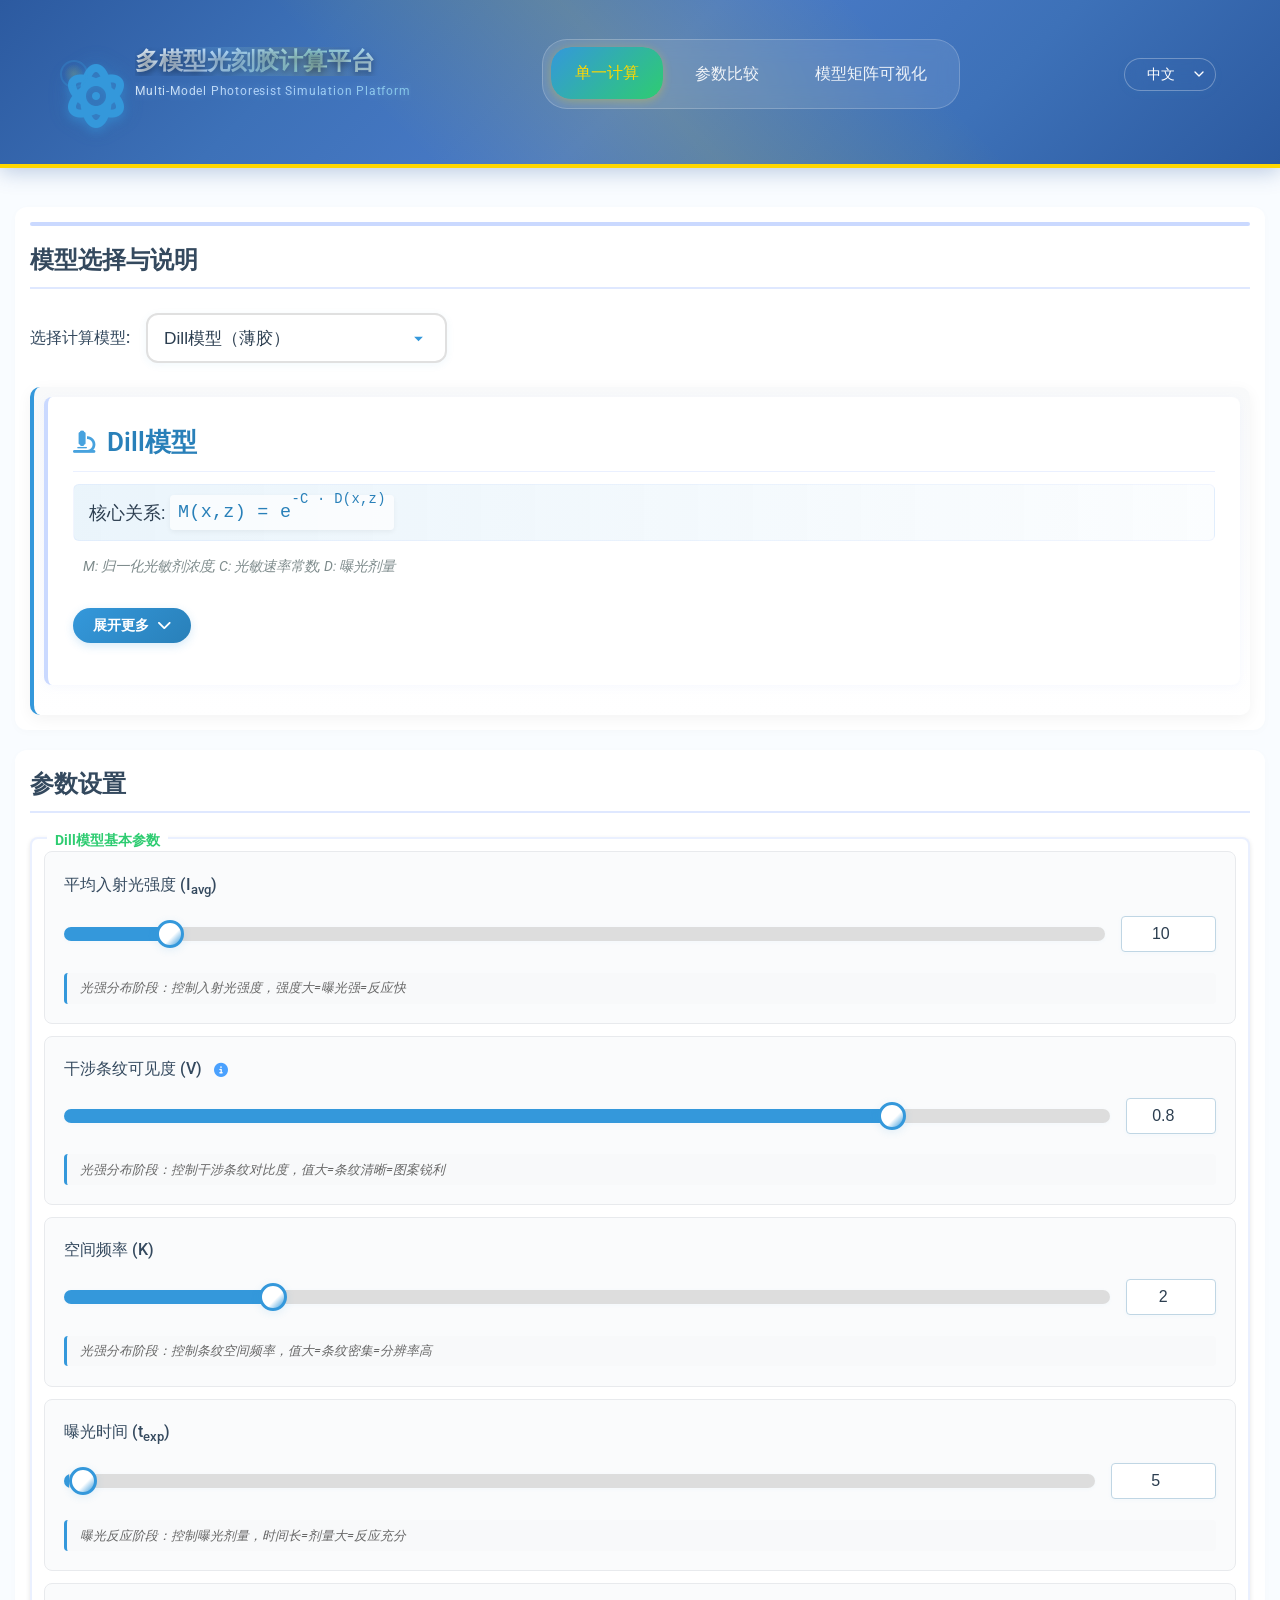
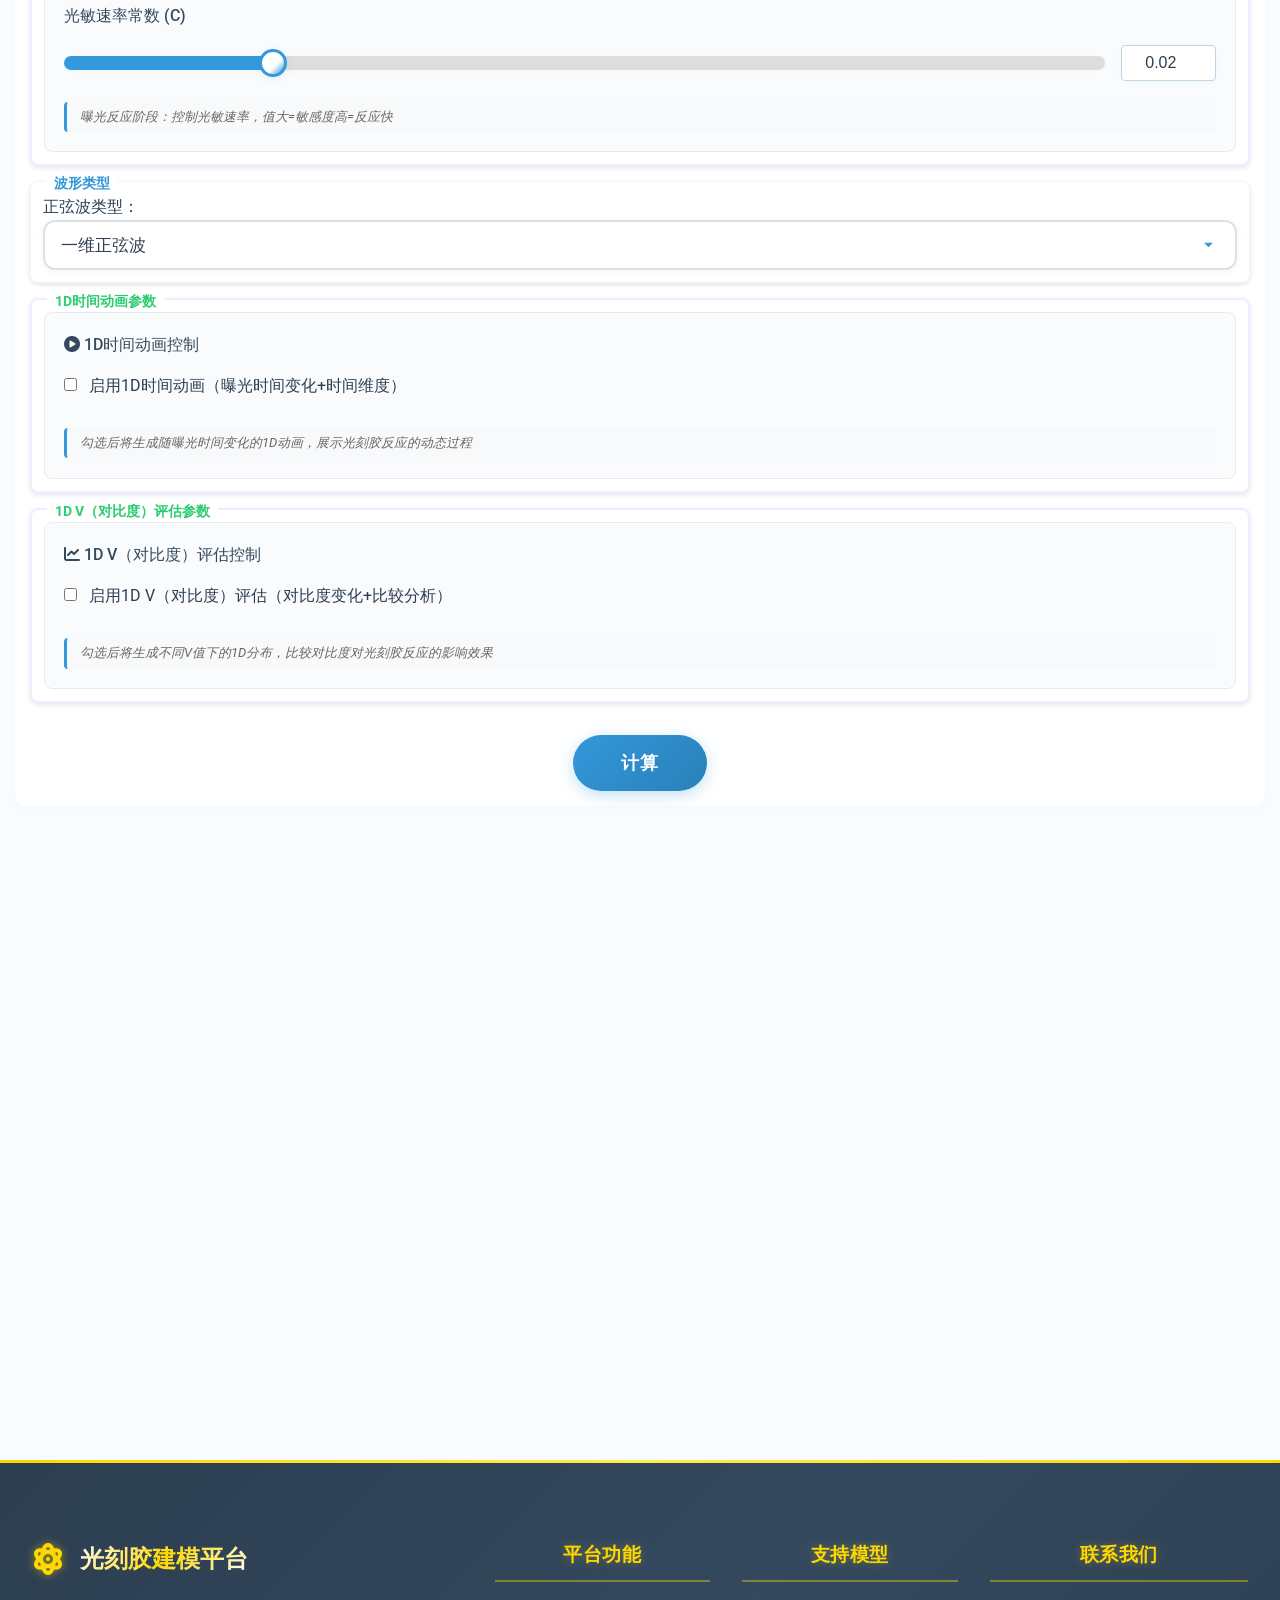
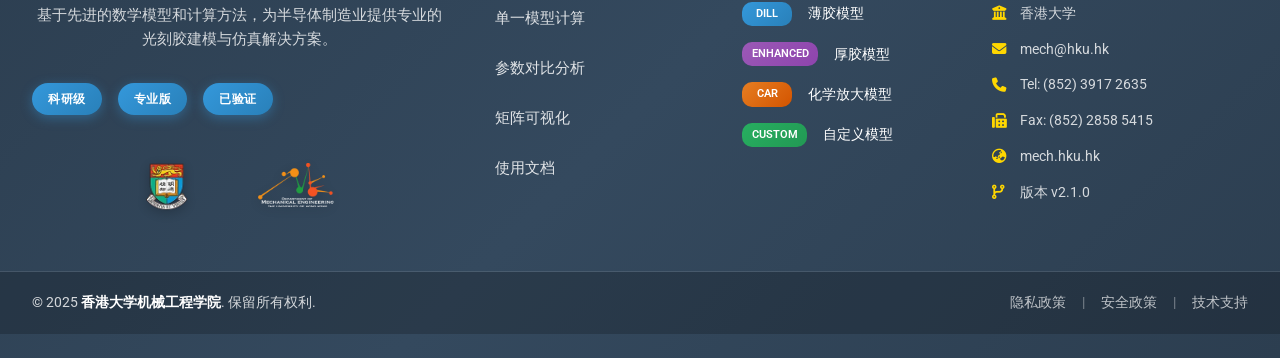
==== commit 2444e835: "00" ====
--- a/dill_model/frontend/index.html
+++ b/dill_model/frontend/index.html
@@ -469,7 +469,9 @@
                         <!-- 参数2: V -->
                         <div class="parameter-item slider-fill">
                             <div class="parameter-label">
-                                <span class="parameter-name">干涉条纹可见度 (V)</span>
+                                <span class="parameter-name">干涉条纹可见度 (V)
+                                    <i class="fas fa-info-circle v-info-icon" id="v-info-icon" title="点击查看当前V值对应的对比度类型和公式"></i>
+                                </span>
                                 
                                 <span class="parameter-value">0.8</span>
                             </div>
@@ -478,6 +480,36 @@
                                 <input type="number" class="number-input" value="0.8" min="0" max="1" step="0.01" title="干涉条纹可见度数值输入" aria-label="干涉条纹可见度数值">
                             </div>
                             <div class="parameter-description" data-i18n="param_desc_V">干涉条纹的对比度，范围：0-1</div>
+                        </div>
+
+                        <!-- V值对比度类型提示弹窗 -->
+                        <div id="v-tooltip" class="v-tooltip" style="display: none;">
+                            <div class="v-tooltip-header">
+                                <span class="v-tooltip-title">对比度分析</span>
+                                <button class="v-tooltip-close" onclick="hideVTooltip()">&times;</button>
+                            </div>
+                            <div class="v-tooltip-content">
+                                <div class="v-tooltip-section">
+                                    <div class="v-tooltip-label">当前V值:</div>
+                                    <div class="v-tooltip-value" id="v-current-value">0.8</div>
+                                </div>
+                                <div class="v-tooltip-section">
+                                    <div class="v-tooltip-label">对比度类型:</div>
+                                    <div class="v-tooltip-type" id="v-contrast-type">高对比度</div>
+                                </div>
+                                <div class="v-tooltip-section">
+                                    <div class="v-tooltip-label">使用公式:</div>
+                                    <div class="v-tooltip-formula" id="v-formula">
+                                        <div class="formula-text">thickness = { 0.98 if D(x) ≤ D_threshold; exp(-C×D(x))×0.1 if D(x) > D_threshold }</div>
+                                    </div>
+                                </div>
+                                <div class="v-tooltip-section">
+                                    <div class="v-tooltip-label">特性说明:</div>
+                                    <div class="v-tooltip-description" id="v-description">
+                                        严格的二值化阈值效应，未曝光区域厚度≈0.98，曝光区域几乎完全溶解
+                                    </div>
+                                </div>
+                            </div>
                         </div>
                         
                         <!-- 参数3: K -->
@@ -572,11 +604,11 @@
                             <div class="parameter-item slider-fill">
                                 <div class="parameter-label">
                                     <span class="parameter-name">时间步数</span>
-                                    <span class="parameter-value">20</span>
+                                    <span class="parameter-value">500</span>
                                 </div>
                                 <div class="parameter-input">
-                                    <input type="range" id="time_steps_1d_dill" class="slider" min="10" max="50" step="1" value="20">
-                                    <input type="number" class="number-input" value="20" min="10" max="50" step="1">
+                                    <input type="range" id="time_steps_1d_dill" class="slider" min="10" max="5000" step="1" value="500">
+                                    <input type="number" class="number-input" value="500" min="10" max="5000" step="1">
                                 </div>
                                 <div class="parameter-description">动画帧数，越多越流畅但计算时间越长</div>
                             </div>
@@ -622,11 +654,11 @@
                             <div class="parameter-item slider-fill">
                                 <div class="parameter-label">
                                     <span class="parameter-name">V评估步数</span>
-                                    <span class="parameter-value">20</span>
+                                    <span class="parameter-value">500</span>
                                 </div>
                                 <div class="parameter-input">
-                                    <input type="range" id="v_steps_1d_dill" class="slider" min="10" max="50" step="1" value="20">
-                                    <input type="number" class="number-input" value="20" min="10" max="50" step="1">
+                                    <input type="range" id="v_steps_1d_dill" class="slider" min="10" max="5000" step="1" value="500">
+                                    <input type="number" class="number-input" value="500" min="10" max="5000" step="1">
                                 </div>
                                 <div class="parameter-description">V评估的步数，越多越精细但计算时间越长</div>
                             </div>
@@ -812,11 +844,11 @@
                             <div class="parameter-item slider-fill">
                                 <div class="parameter-label">
                                     <span class="parameter-name">时间步数</span>
-                                    <span class="parameter-value">20</span>
+                                    <span class="parameter-value">500</span>
                                 </div>
                                 <div class="parameter-input">
-                                    <input type="range" id="time_steps_dill" class="slider" min="10" max="50" step="1" value="20">
-                                    <input type="number" class="number-input" value="20" min="10" max="50" step="1">
+                                    <input type="range" id="time_steps_dill" class="slider" min="10" max="5000" step="1" value="500">
+                                    <input type="number" class="number-input" value="500" min="10" max="5000" step="1">
                                 </div>
                                 <div class="parameter-description">动画帧数，越多越流畅但计算时间越长</div>
                             </div>
@@ -1598,9 +1630,9 @@
                                 <div class="time-slider-container">
                                     <div class="time-info-display">
                                         <span id="dill-1d-time-display">t = 0.10s</span>
-                                        <span id="dill-1d-frame-info">帧 1/100</span>
+                                        <span id="dill-1d-frame-info">帧 1/500</span>
                                     </div>
-                                    <input type="range" id="dill-1d-time-slider" class="time-slider" min="0" max="99" value="0" step="1">
+                                    <input type="range" id="dill-1d-time-slider" class="time-slider" min="0" max="4999" value="0" step="1">
                                 </div>
                             </div>
                         </div>
@@ -1654,9 +1686,9 @@
                             <div class="time-slider-container">
                                 <div class="time-info-display">
                                     <span id="dill-1d-v-display">V = 0.10</span>
-                                    <span id="dill-1d-v-frame-info">帧 1/20</span>
-                                </div>
-                                <input type="range" id="dill-1d-v-slider" class="time-slider" min="0" max="19" value="0" step="1">
+                                    <span id="dill-1d-v-frame-info">帧 1/500</span>
+                                </div>
+                                <input type="range" id="dill-1d-v-slider" class="time-slider" min="0" max="4999" value="0" step="1">
                             </div>
                         </div>
                     </div>
--- a/dill_model/frontend/css/style.css
+++ b/dill_model/frontend/css/style.css
@@ -4453,4 +4453,187 @@
 #dill-1d-v-display, #dill-1d-v-frame-info {
     color: #f39c12;
     font-weight: bold;
+}
+
+/* V值对比度类型提示样式 */
+.v-info-icon {
+    color: #007bff;
+    font-size: 14px;
+    margin-left: 8px;
+    cursor: pointer;
+    opacity: 0.7;
+    transition: all 0.3s ease;
+    vertical-align: middle;
+}
+
+.v-info-icon:hover {
+    opacity: 1;
+    color: #0056b3;
+    transform: scale(1.1);
+}
+
+.v-tooltip {
+    position: fixed;
+    top: 50%;
+    left: 50%;
+    transform: translate(-50%, -50%);
+    background: white;
+    border: 1px solid #ddd;
+    border-radius: 12px;
+    box-shadow: 0 12px 35px rgba(0, 0, 0, 0.25);
+    z-index: 10001 !important;
+    min-width: 400px;
+    max-width: 500px;
+    font-family: 'Segoe UI', Tahoma, Geneva, Verdana, sans-serif;
+    animation: tooltipFadeIn 0.3s ease-out;
+    opacity: 1 !important;
+    filter: none !important;
+}
+
+@keyframes tooltipFadeIn {
+    from {
+        opacity: 0;
+        transform: translate(-50%, -60%);
+    }
+    to {
+        opacity: 1;
+        transform: translate(-50%, -50%);
+    }
+}
+
+.v-tooltip-header {
+    background: linear-gradient(135deg, #007bff, #0056b3);
+    color: white;
+    padding: 12px 16px;
+    border-radius: 12px 12px 0 0;
+    display: flex;
+    justify-content: space-between;
+    align-items: center;
+}
+
+.v-tooltip-title {
+    font-weight: 600;
+    font-size: 16px;
+}
+
+.v-tooltip-close {
+    background: none;
+    border: none;
+    color: white;
+    font-size: 20px;
+    cursor: pointer;
+    padding: 0;
+    width: 24px;
+    height: 24px;
+    display: flex;
+    align-items: center;
+    justify-content: center;
+    border-radius: 50%;
+    transition: background-color 0.2s ease;
+}
+
+.v-tooltip-close:hover {
+    background-color: rgba(255, 255, 255, 0.2);
+}
+
+.v-tooltip-content {
+    padding: 16px;
+}
+
+.v-tooltip-section {
+    margin-bottom: 12px;
+    display: flex;
+    align-items: flex-start;
+    gap: 8px;
+}
+
+.v-tooltip-section:last-child {
+    margin-bottom: 0;
+}
+
+.v-tooltip-label {
+    font-weight: 600;
+    color: #495057;
+    min-width: 80px;
+    font-size: 14px;
+}
+
+.v-tooltip-value {
+    background: #e3f2fd;
+    color: #1976d2;
+    padding: 4px 8px;
+    border-radius: 6px;
+    font-weight: 600;
+    font-size: 14px;
+}
+
+.v-tooltip-type {
+    padding: 4px 12px;
+    border-radius: 6px;
+    font-weight: 600;
+    font-size: 14px;
+}
+
+.v-tooltip-type.low-contrast {
+    background: #fff3cd;
+    color: #856404;
+}
+
+.v-tooltip-type.medium-contrast {
+    background: #d1ecf1;
+    color: #0c5460;
+}
+
+.v-tooltip-type.high-contrast {
+    background: #d4edda;
+    color: #155724;
+}
+
+.v-tooltip-formula {
+    flex: 1;
+}
+
+.formula-text {
+    background: #f8f9fa;
+    padding: 8px 12px;
+    border-radius: 6px;
+    font-family: 'Courier New', monospace;
+    font-size: 12px;
+    line-height: 1.4;
+    color: #495057;
+    border-left: 3px solid #007bff;
+    word-break: break-all;
+}
+
+.v-tooltip-description {
+    flex: 1;
+    color: #6c757d;
+    font-size: 13px;
+    line-height: 1.4;
+}
+
+/* 覆盖层 - 背景变暗突出弹窗 */
+.v-tooltip-overlay {
+    position: fixed;
+    top: 0;
+    left: 0;
+    width: 100%;
+    height: 100%;
+    background: rgba(0, 0, 0, 0.4);
+    z-index: 9998;
+    display: none;
+    pointer-events: none;
+}
+
+/* 响应式设计 */
+@media (max-width: 768px) {
+    .v-tooltip {
+        min-width: 320px;
+        max-width: 90vw;
+        margin: 0 20px;
+    }
+    
+    .formula-text {
+        font-size: 11px;
+    }
 }
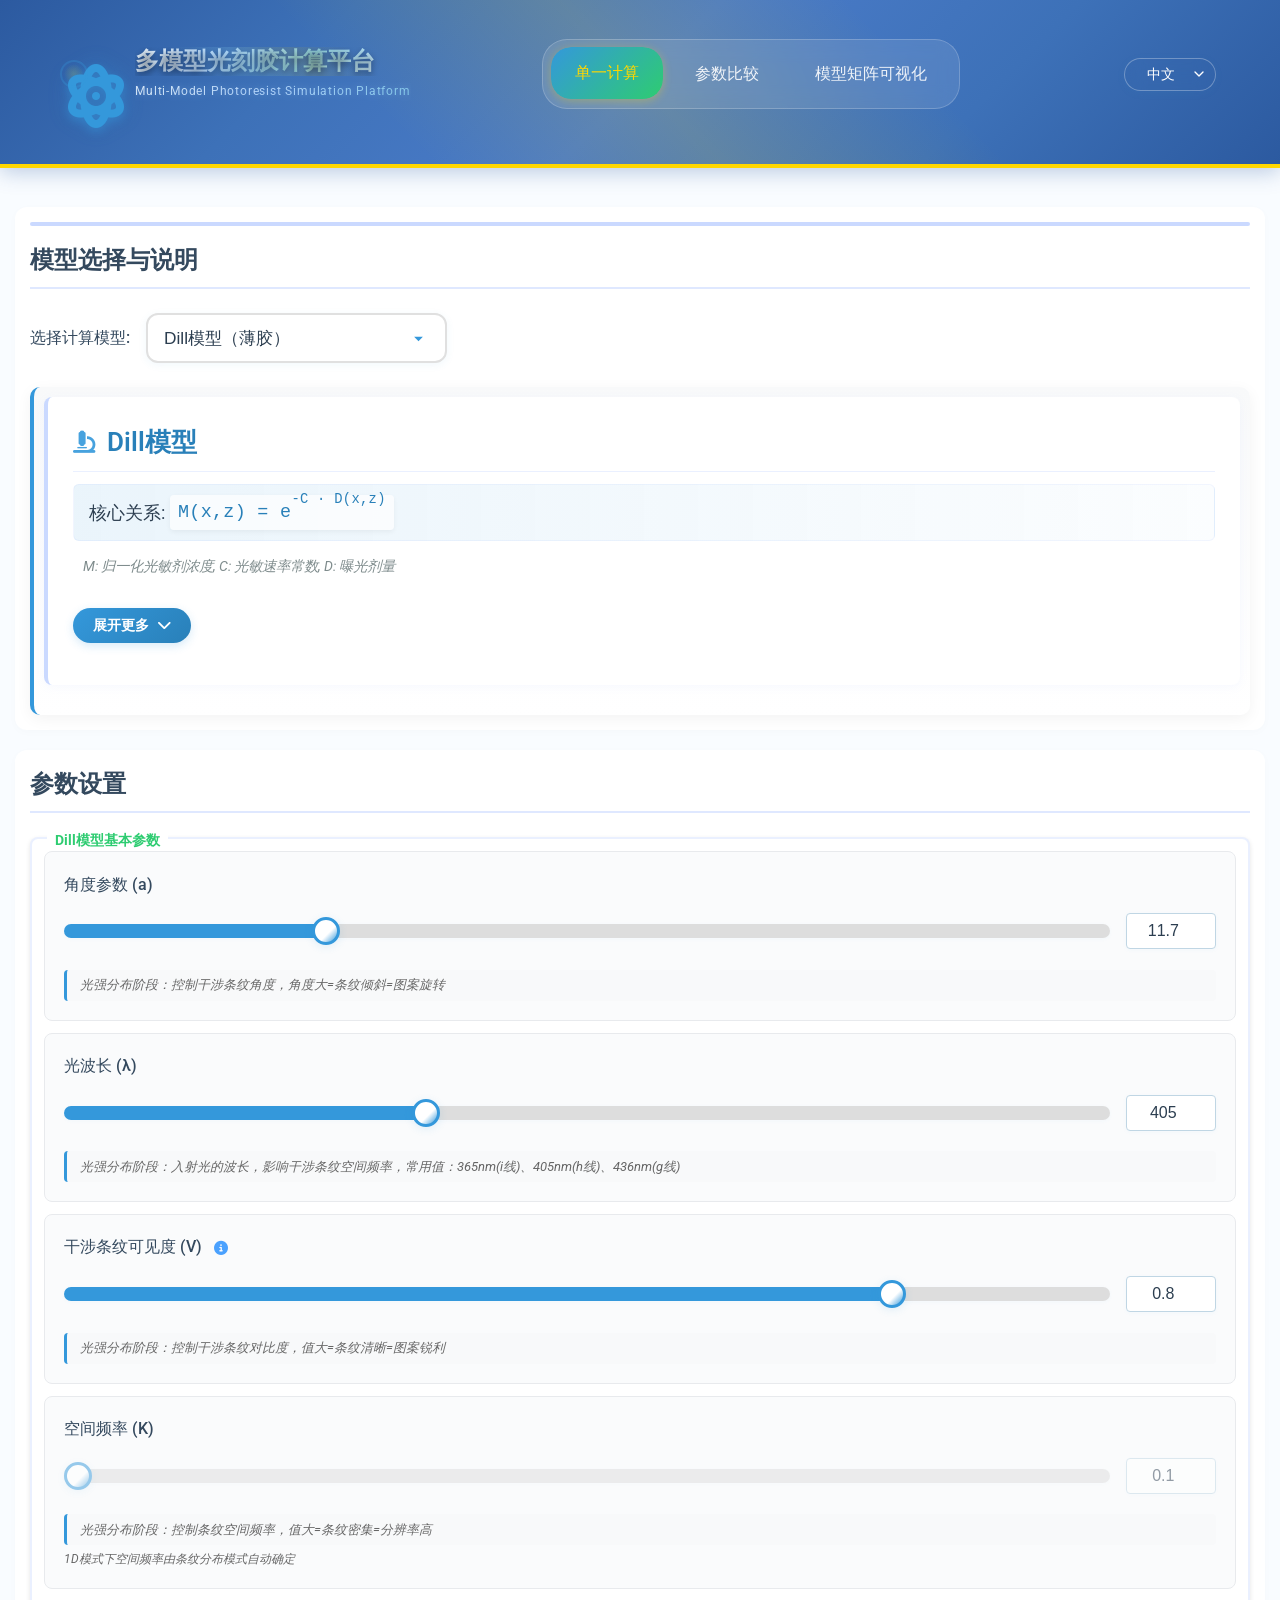
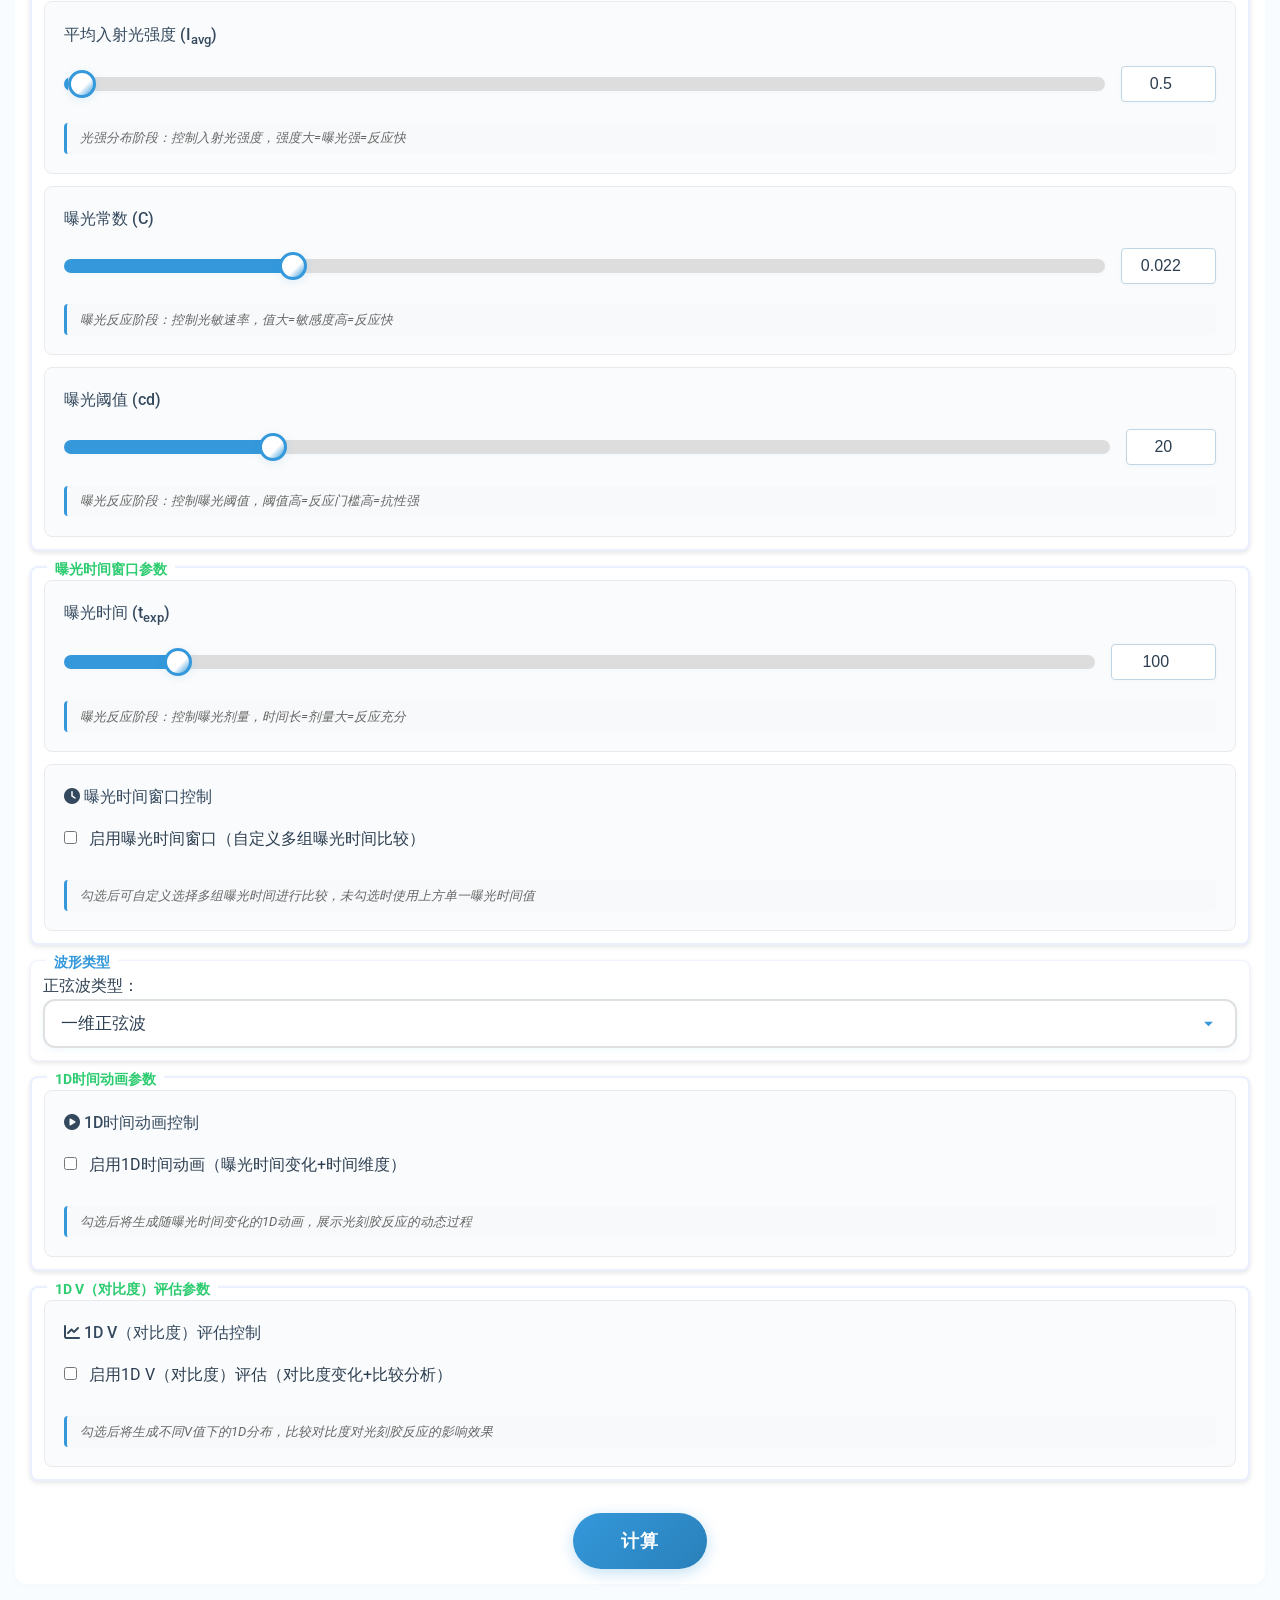
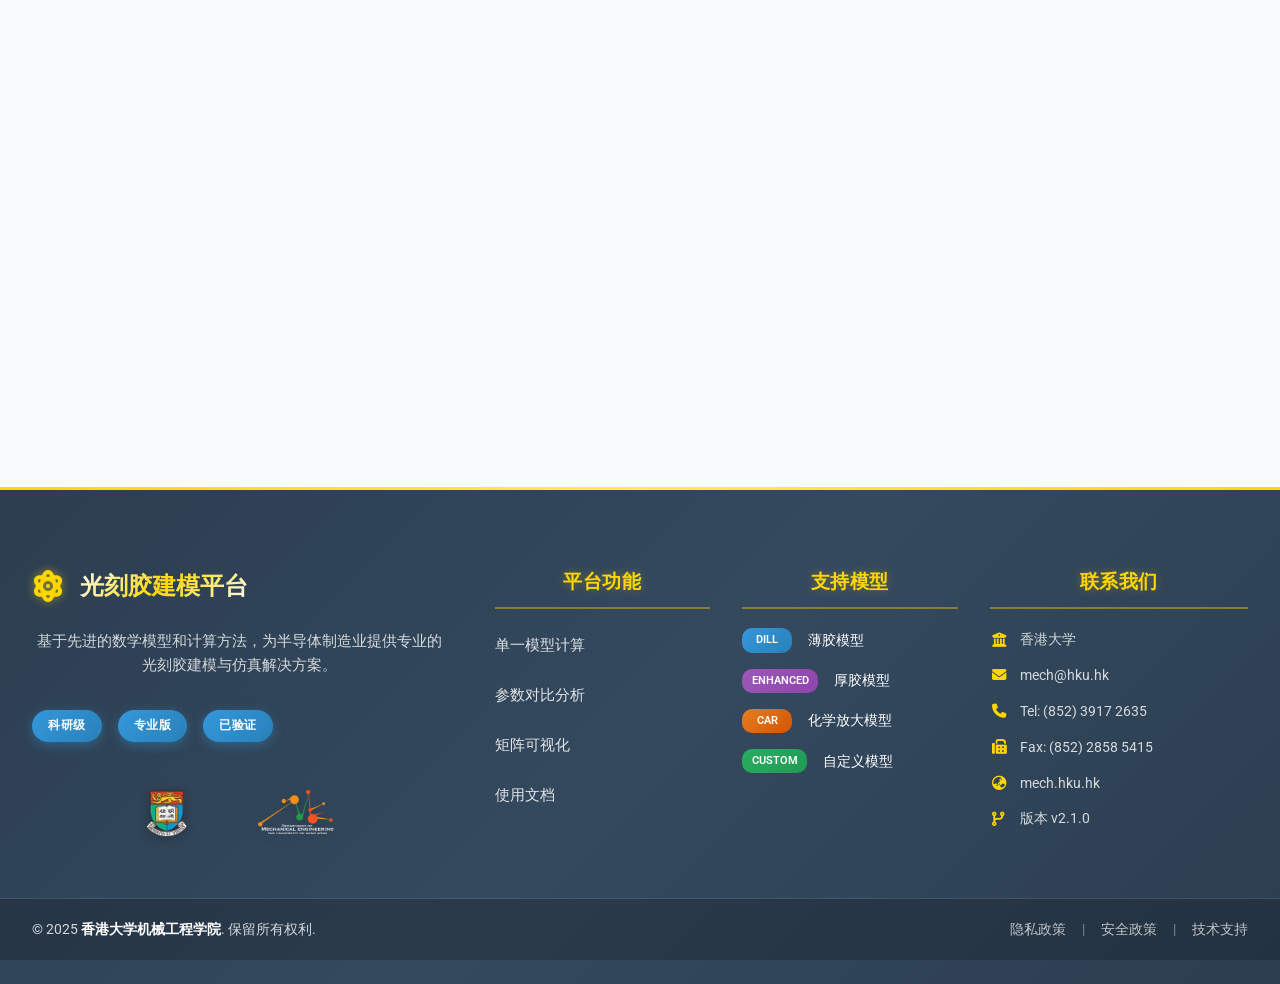
==== commit f2332b49: "HH" ====
--- a/dill_model/frontend/index.html
+++ b/dill_model/frontend/index.html
@@ -452,21 +452,37 @@
                 <div id="dill-params" class="parameters-grid" style="display:block;">
                     <!-- Dill模型基本参数容器 -->
                     <div class="parameter-group-container" id="dill-basic-params-container" data-title="Dill模型基本参数" data-i18n-title="dill_basic_params">
-                        <!-- 参数1: I_avg -->
-                        <div class="parameter-item slider-fill">
-                            <div class="parameter-label">
-                                <span class="parameter-name">平均入射光强度 (I<sub>avg</sub>)</span>
+                        <!-- 光强分布阶段参数 -->
+                        
+                        <!-- 参数1: angle_a -->
+                        <div class="parameter-item slider-fill">
+                            <div class="parameter-label">
+                                <span class="parameter-name">角度参数 (a)</span>
                                 
-                                <span class="parameter-value">10</span>
-                            </div>
-                            <div class="parameter-input">
-                                <input type="range" id="I_avg" class="slider" min="1" max="100" step="0.1" value="10" title="平均入射光强度滑块" aria-label="平均入射光强度">
-                                <input type="number" class="number-input" value="10" min="1" max="100" step="0.1" title="平均入射光强度数值输入" aria-label="平均入射光强度数值">
-                            </div>
-                            <div class="parameter-description" data-i18n="param_desc_I_avg">平均入射光强度，单位：mW/cm²</div>
-                        </div>
-                        
-                        <!-- 参数2: V -->
+                                <span class="parameter-value">11.7</span>
+                            </div>
+                            <div class="parameter-input">
+                                <input type="range" id="angle_a" class="slider" min="1" max="45" step="0.1" value="11.7" title="角度参数滑块" aria-label="角度参数">
+                                <input type="number" class="number-input" value="11.7" min="1" max="45" step="0.1" title="角度参数数值输入" aria-label="角度参数数值">
+                            </div>
+                            <div class="parameter-description" data-i18n="param_desc_angle_a">光强分布阶段：控制干涉条纹角度，角度大=条纹密度高=空间频率高，角度小=条纹稀疏</div>
+                        </div>
+                        
+                        <!-- 参数2: wavelength -->
+                        <div class="parameter-item slider-fill">
+                            <div class="parameter-label">
+                                <span class="parameter-name">光波长 (λ)</span>
+                                
+                                <span class="parameter-value">405</span>
+                            </div>
+                            <div class="parameter-input">
+                                <input type="range" id="wavelength" class="slider" min="200" max="800" step="1" value="405" title="光波长滑块" aria-label="光波长">
+                                <input type="number" id="wavelength_number" class="number-input" value="405" min="200" max="800" step="1" title="光波长数值输入" aria-label="光波长数值">
+                            </div>
+                            <div class="parameter-description" data-i18n="param_desc_wavelength">光强分布阶段：入射光的波长，影响干涉条纹空间频率，常用值：365nm(i线)、405nm(h线)、436nm(g线)</div>
+                        </div>
+                        
+                        <!-- 参数3: V -->
                         <div class="parameter-item slider-fill">
                             <div class="parameter-label">
                                 <span class="parameter-name">干涉条纹可见度 (V)
@@ -479,7 +495,7 @@
                                 <input type="range" id="V" class="slider" min="0" max="1" step="0.01" value="0.8" title="干涉条纹可见度滑块" aria-label="干涉条纹可见度">
                                 <input type="number" class="number-input" value="0.8" min="0" max="1" step="0.01" title="干涉条纹可见度数值输入" aria-label="干涉条纹可见度数值">
                             </div>
-                            <div class="parameter-description" data-i18n="param_desc_V">干涉条纹的对比度，范围：0-1</div>
+                            <div class="parameter-description" data-i18n="param_desc_V">光强分布阶段：干涉条纹的对比度，范围：0-1</div>
                         </div>
 
                         <!-- V值对比度类型提示弹窗 -->
@@ -512,7 +528,7 @@
                             </div>
                         </div>
                         
-                        <!-- 参数3: K -->
+                        <!-- 参数4: K -->
                         <div class="parameter-item slider-fill">
                             <div class="parameter-label">
                                 <span class="parameter-name">空间频率 (K)</span>
@@ -523,36 +539,152 @@
                                 <input type="range" id="K" class="slider" min="0.1" max="10" step="0.1" value="2" title="空间频率滑块" aria-label="空间频率">
                                 <input type="number" class="number-input" value="2" min="0.1" max="10" step="0.1" title="空间频率数值输入" aria-label="空间频率数值">
                             </div>
-                            <div class="parameter-description" data-i18n="param_desc_K">干涉条纹的空间频率，单位：rad/μm</div>
-                        </div>
-                        
-                        <!-- 参数4: t_exp -->
+                            <div class="parameter-description" data-i18n="param_desc_K">光强分布阶段：干涉条纹的空间频率，单位：rad/μm</div>
+                        </div>
+                        
+                        <!-- 参数5: I_avg -->
+                        <div class="parameter-item slider-fill">
+                            <div class="parameter-label">
+                                <span class="parameter-name">平均入射光强度 (I<sub>avg</sub>)</span>
+                                
+                                <span class="parameter-value">10</span>
+                            </div>
+                            <div class="parameter-input">
+                                <input type="range" id="I_avg" class="slider" min="0.1" max="100" step="0.1" value="0.5" title="平均入射光强度滑块" aria-label="平均入射光强度">
+                                <input type="number" class="number-input" value="0.5" min="0.1" max="100" step="0.1" title="平均入射光强度数值输入" aria-label="平均入射光强度数值">
+                            </div>
+                            <div class="parameter-description" data-i18n="param_desc_I_avg">光强分布阶段：平均入射光强度，单位：mW/cm²</div>
+                        </div>
+                        
+                        <!-- 曝光反应阶段参数 -->
+                        
+                        <!-- 参数6: C -->
+                        <div class="parameter-item slider-fill">
+                            <div class="parameter-label">
+                                <span class="parameter-name">曝光常数 (C)</span>
+                                
+                                <span class="parameter-value">0.022</span>
+                            </div>
+                            <div class="parameter-input">
+                                <input type="range" id="C" class="slider" min="0.001" max="0.1" step="0.001" value="0.022" title="曝光常数滑块" aria-label="曝光常数">
+                                <input type="number" class="number-input" value="0.022" min="0.001" max="0.1" step="0.001" title="曝光常数数值输入" aria-label="曝光常数数值">
+                            </div>
+                            <div class="parameter-description" data-i18n="param_desc_C">曝光反应阶段：控制光刻胶曝光反应速度，值大=反应快=溶解度高，值小=反应慢</div>
+                        </div>
+                        
+                        <!-- 参数7: exposure_threshold -->
+                        <div class="parameter-item slider-fill">
+                            <div class="parameter-label">
+                                <span class="parameter-name">曝光阈值 (cd)</span>
+                                
+                                <span class="parameter-value">20</span>
+                            </div>
+                            <div class="parameter-input">
+                                <input type="range" id="exposure_threshold" class="slider" min="1" max="100" step="1" value="20" title="曝光阈值滑块" aria-label="曝光阈值">
+                                <input type="number" class="number-input" value="20" min="1" max="100" step="1" title="曝光阈值数值输入" aria-label="曝光阈值数值">
+                            </div>
+                            <div class="parameter-description" data-i18n="param_desc_exposure_threshold">曝光反应阶段：控制曝光反应阈值，阈值高=需更强曝光才反应，阈值低=反应条件宽松</div>
+                        </div>
+                        
+                    </div>
+
+                    <!-- 曝光时间窗口参数容器 -->
+                    <div class="parameter-group-container" id="dill-exposure-time-params-container" data-title="曝光时间窗口参数" data-i18n-title="dill_exposure_time_params">
+                        <!-- 单一曝光时间参数 -->
                         <div class="parameter-item slider-fill">
                             <div class="parameter-label">
                                 <span class="parameter-name">曝光时间 (t<sub>exp</sub>)</span>
                                 
-                                <span class="parameter-value">5</span>
-                            </div>
-                            <div class="parameter-input">
-                                <input type="range" id="t_exp" class="slider" min="0.1" max="1000" step="0.1" value="5" title="曝光时间滑块" aria-label="曝光时间">
-                                <input type="number" class="number-input" value="5" min="0.1" max="1000" step="0.1" title="曝光时间数值输入" aria-label="曝光时间数值">
+                                <span class="parameter-value">100</span>
+                            </div>
+                            <div class="parameter-input">
+                                <input type="range" id="t_exp" class="slider" min="0.1" max="1000" step="0.1" value="100" title="曝光时间滑块" aria-label="曝光时间">
+                                <input type="number" class="number-input" value="100" min="0.1" max="1000" step="0.1" title="曝光时间数值输入" aria-label="曝光时间数值">
                             </div>
                             <div class="parameter-description" data-i18n="param_desc_t_exp">决定曝光剂量，时间长=剂量大=反应充分，时间短=剂量小=反应不足</div>
                         </div>
                         
-                        <!-- 参数5: C -->
-                        <div class="parameter-item slider-fill">
-                            <div class="parameter-label">
-                                <span class="parameter-name">光敏速率常数 (C)</span>
-                                
-                                <span class="parameter-value">0.02</span>
-                            </div>
-                            <div class="parameter-input">
-                                <input type="range" id="C" class="slider" min="0.001" max="0.1" step="0.001" value="0.02" title="光敏速率常数滑块" aria-label="光敏速率常数">
-                                <input type="number" class="number-input" value="0.02" min="0.001" max="0.1" step="0.001" title="光敏速率常数数值输入" aria-label="光敏速率常数数值">
-                            </div>
-                            <div class="parameter-description" data-i18n="param_desc_C">光刻胶的Dill C参数，单位：cm²/mJ</div>
-                        </div>
+                        <!-- 曝光时间窗口控制 -->
+                        <div class="parameter-item">
+                            <div class="parameter-label">
+                                <span class="parameter-name">
+                                    <i class="fas fa-clock"></i> 曝光时间窗口控制
+                                </span>
+                            </div>
+                            <div class="parameter-input">
+                                <label style="display: block; margin-bottom: 8px;">
+                                    <input type="checkbox" id="enable_exposure_time_window_dill" style="margin-right: 8px;">
+                                    启用曝光时间窗口（自定义多组曝光时间比较）
+                                </label>
+                            </div>
+                            <div class="parameter-description">勾选后可自定义选择多组曝光时间进行比较，未勾选时使用上方单一曝光时间值</div>
+                        </div>
+                        
+                        <!-- 曝光时间窗口参数 -->
+                        <div id="dill_1d_exposure_time_params" style="display: none; margin-top: 10px; padding: 15px; background: rgba(76, 175, 80, 0.1); border-radius: 8px; border-left: 4px solid #4caf50;">
+                            <!-- 快速时间列表选择 -->
+                            <div class="parameter-item">
+                                <div class="parameter-label">
+                                    <span class="parameter-name">快速时间列表</span>
+                                </div>
+                                <div class="parameter-input" style="margin-top: 8px;">
+                                    <div class="quick-time-buttons" style="display: flex; flex-wrap: wrap; gap: 8px; margin-bottom: 10px;">
+                                        <button class="quick-time-btn" data-times="1, 5, 10, 50, 100" style="padding: 4px 8px; background: #e3f2fd; border: 1px solid #2196f3; border-radius: 4px; font-size: 12px; cursor: pointer;">
+                                            短时 (1-100s)
+                                        </button>
+                                        <button class="quick-time-btn" data-times="50, 100, 250, 500, 1000" style="padding: 4px 8px; background: #fff3e0; border: 1px solid #ff9800; border-radius: 4px; font-size: 12px; cursor: pointer;">
+                                            中时 (50-1000s)
+                                        </button>
+                                        <button class="quick-time-btn" data-times="500, 1000, 2500, 5000, 10000" style="padding: 4px 8px; background: #fce4ec; border: 1px solid #e91e63; border-radius: 4px; font-size: 12px; cursor: pointer;">
+                                            长时 (500-10000s)
+                                        </button>
+                                        <button class="quick-time-btn" data-times="30, 60, 250, 1000, 2000" style="padding: 4px 8px; background: #f3e5f5; border: 1px solid #9c27b0; border-radius: 4px; font-size: 12px; cursor: pointer;">
+                                            经典组合
+                                        </button>
+                                        <button class="quick-time-btn" data-times="10, 30, 100, 300, 1000, 3000" style="padding: 4px 8px; background: #e8f5e8; border: 1px solid #4caf50; border-radius: 4px; font-size: 12px; cursor: pointer;">
+                                            细分梯度
+                                        </button>
+                                    </div>
+                                </div>
+                                <div class="parameter-description" style="color: #666; font-size: 12px;">
+                                    点击快速选择常用的曝光时间组合
+                                </div>
+                            </div>
+                            
+                            <!-- 曝光时间输入 -->
+                            <div class="parameter-item">
+                                <div class="parameter-label">
+                                    <span class="parameter-name">自定义曝光时间列表 (秒)</span>
+                                    <button id="reset_exposure_times_btn" class="reset-btn" style="margin-left: 10px; padding: 2px 8px; font-size: 12px; background: #ff9800; color: white; border: none; border-radius: 3px; cursor: pointer;">
+                                        <i class="fas fa-undo"></i> 恢复默认
+                                    </button>
+                                </div>
+                                <div class="parameter-input" style="margin-top: 8px;">
+                                    <textarea id="exposure_times_input" class="exposure-time-input" placeholder="输入曝光时间，用逗号分隔，例如：30, 60, 250, 1000, 2000" style="width: 100%; height: 60px; padding: 8px; border: 1px solid #ddd; border-radius: 4px; font-family: monospace; font-size: 13px; resize: vertical;">30, 60, 250, 1000, 2000</textarea>
+                                </div>
+                                <div class="parameter-description" style="margin-top: 5px;">
+                                    <span style="color: #666;">输入格式：用逗号分隔的数字，例如：30, 60, 250, 1000, 2000</span>
+                                    <div id="exposure_times_status" style="margin-top: 5px; padding: 5px; border-radius: 3px; display: none;">
+                                        <span class="status-text"></span>
+                                    </div>
+                                </div>
+                            </div>
+                            
+                            <!-- 曝光时间预览 -->
+                            <div class="parameter-item">
+                                <div class="parameter-label">
+                                    <span class="parameter-name">当前曝光时间列表</span>
+                                    <span class="parameter-value" id="exposure_times_count">5组</span>
+                                </div>
+                                <div class="parameter-input">
+                                    <div id="exposure_times_preview" class="exposure-times-preview" style="padding: 8px; background: #f8f9fa; border: 1px solid #e9ecef; border-radius: 4px; min-height: 30px; font-family: monospace;">
+                                        <span class="preview-text" style="color: #666;">t = 30s, 60s, 250s, 1000s, 2000s</span>
+                                    </div>
+                                </div>
+                                <div class="parameter-description">实时预览解析后的曝光时间列表，确认无误后进行计算</div>
+                            </div>
+                        </div>
+
                     </div>
 
                     <!-- 修改Dill模型的正弦波类型选择框 -->
@@ -897,8 +1029,8 @@
                             <div class="parameter-description" data-i18n="param_desc_M0">影响光敏剂浓度，值大=敏感度高=易曝光，值小=敏感度低=需长时间</div>
                         </div>
                         <div class="parameter-item slider-fill">
-                            <div class="parameter-label"><span class="parameter-name">曝光时间 (t<sub>exp</sub>)</span><span class="parameter-value">5</span></div>
-                            <div class="parameter-input"><input type="range" id="enhanced_t_exp" class="slider" min="0.1" max="1000" step="0.1" value="5"><input type="number" class="number-input" value="5" min="0.1" max="1000" step="0.1"></div>
+                            <div class="parameter-label"><span class="parameter-name">曝光时间 (t<sub>exp</sub>)</span><span class="parameter-value">100</span></div>
+                            <div class="parameter-input"><input type="range" id="enhanced_t_exp" class="slider" min="0.1" max="1000" step="0.1" value="100"><input type="number" class="number-input" value="100" min="0.1" max="1000" step="0.1"></div>
                             <div class="parameter-description" data-i18n="param_desc_t_exp_enhanced">决定曝光剂量，时间长=剂量大=反应充分，时间短=剂量小=反应不足</div>
                         </div>
 
@@ -1184,8 +1316,8 @@
                                 <span class="parameter-value">5</span>
                             </div>
                             <div class="parameter-input">
-                                                <input type="range" id="car_t_exp" class="slider" min="0.1" max="1000" step="0.1" value="5">
-                <input type="number" class="number-input" value="5" min="0.1" max="1000" step="0.1">
+                                                                <input type="range" id="car_t_exp" class="slider" min="0.1" max="1000" step="0.1" value="100">
+                  <input type="number" class="number-input" value="100" min="0.1" max="1000" step="0.1">
                             </div>
                             <div class="parameter-description" data-i18n="param_desc_car_t_exp">控制曝光剂量，时间长=剂量大=光酸多，时间短=剂量小=光酸少</div>
                         </div>
@@ -1507,14 +1639,15 @@
                     <div class="plot-item">
                         <h3 class="plot-title" data-i18n="exposure_dist">曝光计量分布 (1D)</h3>
                         <div id="exposure-plot-container" class="plot-container"></div>
-                        <div class="individual-threshold-controls threshold-analysis-hint" id="exposure-thresholds-container">
+                        <!-- 阈值控制模块已注释掉 -->
+                        <!-- <div class="individual-threshold-controls threshold-analysis-hint" id="exposure-thresholds-container">
                           <div class="threshold-control" data-idx="0">
                             <span class="threshold-label-text">曝光剂量阈值:</span>
                             <input type="range" class="threshold-slider" min="10" max="200" step="1" value="80" title="曝光剂量阈值滑块" aria-label="曝光剂量阈值">
                             <span class="threshold-value-text">80 mJ/cm²</span>
                             <button class="toggle-threshold-visibility-btn">显示</button>
                           </div>
-                        </div>
+                        </div> -->
                         <!-- 坐标轴控制面板 -->
                         <div class="axis-control-panel">
                             <div class="axis-control-header">
@@ -1549,18 +1682,19 @@
                         <img id="exposure-plot" class="plot-image" style="display: none;" src="" alt="曝光剂量分布图">
                     </div>
                     
-                    <!-- 光刻胶厚度分布图 -->
+                    <!-- 刻蚀深度分布图 -->
                     <div class="plot-item">
-                        <h3 class="plot-title" data-i18n="thickness_dist">光刻胶厚度分布 (1D)</h3>
+                        <h3 class="plot-title" data-i18n="thickness_dist">刻蚀深度分布 (1D)</h3>
                         <div id="thickness-plot-container" class="plot-container"></div>
-                        <div class="individual-threshold-controls threshold-analysis-hint" id="thickness-thresholds-container">
+                        <!-- 阈值控制模块已注释掉 -->
+                        <!-- <div class="individual-threshold-controls threshold-analysis-hint" id="thickness-thresholds-container">
                           <div class="threshold-control" data-idx="0">
                             <span class="threshold-label-text">厚度阈值:</span>
                             <input type="range" class="threshold-slider" min="0" max="1" step="0.01" value="0.3" title="厚度阈值滑块" aria-label="厚度阈值">
                             <span class="threshold-value-text">0.3</span>
                             <button class="toggle-threshold-visibility-btn">显示</button>
                           </div>
-                        </div>
+                        </div> -->
                         <!-- 坐标轴控制面板 -->
                         <div class="axis-control-panel">
                             <div class="axis-control-header">
@@ -1592,7 +1726,7 @@
                             <button id="export-thickness-data" data-i18n="export_data">导出数据</button>
                         </div>
                         <!-- 保留原有图像作为后备 -->
-                        <img id="thickness-plot" class="plot-image" style="display: none;" src="" alt="光刻胶厚度分布图">
+                        <img id="thickness-plot" class="plot-image" style="display: none;" src="" alt="刻蚀深度分布图">
                     </div>
 
                     <!-- 结果区增加二维热力图展示区域 -->
@@ -1650,7 +1784,7 @@
                                 <div id="dill-thickness-1d-plot" class="plot-area" style="height: 400px; width: 100%; border: 1px solid #ddd; border-radius: 8px;">
                                     <div class="plot-placeholder">
                                         <i class="fas fa-chart-area" style="font-size: 48px; color: #ccc;"></i>
-                                        <p style="color: #999; margin-top: 10px;">光刻胶厚度分布将在这里显示</p>
+                                        <p style="color: #999; margin-top: 10px;">刻蚀深度分布将在这里显示</p>
                                     </div>
                                 </div>
                             </div>
@@ -1709,7 +1843,7 @@
                                 <div id="dill-v-thickness-1d-plot" class="plot-area" style="height: 400px; width: 100%; border: 1px solid #ddd; border-radius: 8px;">
                                     <div class="plot-placeholder">
                                         <i class="fas fa-chart-area" style="font-size: 48px; color: #ccc;"></i>
-                                        <p style="color: #999; margin-top: 10px;">V值变化的光刻胶厚度分布将在这里显示</p>
+                                        <p style="color: #999; margin-top: 10px;">V值变化的刻蚀深度分布将在这里显示</p>
                                     </div>
                                 </div>
                             </div>
--- a/dill_model/frontend/css/style.css
+++ b/dill_model/frontend/css/style.css
@@ -4477,10 +4477,10 @@
     top: 50%;
     left: 50%;
     transform: translate(-50%, -50%);
-    background: white;
-    border: 1px solid #ddd;
+    background: #2c3e50;
+    border: 2px solid #3498db;
     border-radius: 12px;
-    box-shadow: 0 12px 35px rgba(0, 0, 0, 0.25);
+    box-shadow: 0 12px 35px rgba(0, 0, 0, 0.4), 0 0 20px rgba(52, 152, 219, 0.3);
     z-index: 10001 !important;
     min-width: 400px;
     max-width: 500px;
@@ -4502,10 +4502,10 @@
 }
 
 .v-tooltip-header {
-    background: linear-gradient(135deg, #007bff, #0056b3);
+    background: linear-gradient(135deg, #3498db, #2980b9);
     color: white;
     padding: 12px 16px;
-    border-radius: 12px 12px 0 0;
+    border-radius: 10px 10px 0 0;
     display: flex;
     justify-content: space-between;
     align-items: center;
@@ -4553,14 +4553,14 @@
 
 .v-tooltip-label {
     font-weight: 600;
-    color: #495057;
+    color: #ecf0f1;
     min-width: 80px;
     font-size: 14px;
 }
 
 .v-tooltip-value {
-    background: #e3f2fd;
-    color: #1976d2;
+    background: #3498db;
+    color: white;
     padding: 4px 8px;
     border-radius: 6px;
     font-weight: 600;
@@ -4575,18 +4575,18 @@
 }
 
 .v-tooltip-type.low-contrast {
-    background: #fff3cd;
-    color: #856404;
+    background: #f39c12;
+    color: #2c3e50;
 }
 
 .v-tooltip-type.medium-contrast {
-    background: #d1ecf1;
-    color: #0c5460;
+    background: #e67e22;
+    color: white;
 }
 
 .v-tooltip-type.high-contrast {
-    background: #d4edda;
-    color: #155724;
+    background: #27ae60;
+    color: white;
 }
 
 .v-tooltip-formula {
@@ -4594,20 +4594,20 @@
 }
 
 .formula-text {
-    background: #f8f9fa;
+    background: #34495e;
     padding: 8px 12px;
     border-radius: 6px;
     font-family: 'Courier New', monospace;
     font-size: 12px;
     line-height: 1.4;
-    color: #495057;
-    border-left: 3px solid #007bff;
+    color: #ecf0f1;
+    border-left: 3px solid #3498db;
     word-break: break-all;
 }
 
 .v-tooltip-description {
     flex: 1;
-    color: #6c757d;
+    color: #bdc3c7;
     font-size: 13px;
     line-height: 1.4;
 }
@@ -4619,7 +4619,7 @@
     left: 0;
     width: 100%;
     height: 100%;
-    background: rgba(0, 0, 0, 0.4);
+    background: rgba(0, 0, 0, 0.7);
     z-index: 9998;
     display: none;
     pointer-events: none;
@@ -4636,4 +4636,170 @@
     .formula-text {
         font-size: 11px;
     }
+}
+
+/* 快速时间列表按钮样式 */
+.quick-time-buttons {
+    display: flex;
+    flex-wrap: wrap;
+    gap: 8px;
+    margin-bottom: 10px;
+}
+
+.quick-time-btn {
+    padding: 6px 12px;
+    border-radius: 6px;
+    font-size: 12px;
+    font-weight: 500;
+    cursor: pointer;
+    transition: all 0.2s ease;
+    border: none;
+    outline: none;
+    position: relative;
+    overflow: hidden;
+}
+
+.quick-time-btn:hover {
+    transform: translateY(-1px);
+    box-shadow: 0 4px 8px rgba(0,0,0,0.15) !important;
+}
+
+.quick-time-btn:active {
+    transform: translateY(0);
+    box-shadow: 0 2px 4px rgba(0,0,0,0.1) !important;
+}
+
+.quick-time-btn::before {
+    content: '';
+    position: absolute;
+    top: 0;
+    left: -100%;
+    width: 100%;
+    height: 100%;
+    background: linear-gradient(90deg, transparent, rgba(255,255,255,0.3), transparent);
+    transition: left 0.5s;
+}
+
+.quick-time-btn:hover::before {
+    left: 100%;
+}
+
+/* 曝光时间窗口控制样式优化 */
+#exposure-time-window-control {
+    border-left: 3px solid #4caf50;
+    padding-left: 12px;
+    margin: 8px 0;
+    background: linear-gradient(135deg, rgba(76, 175, 80, 0.05), rgba(76, 175, 80, 0.02));
+    border-radius: 4px;
+}
+
+#dill_1d_exposure_time_params {
+    box-shadow: 0 2px 8px rgba(76, 175, 80, 0.1);
+    transition: all 0.3s ease;
+}
+
+#dill_1d_exposure_time_params:hover {
+    box-shadow: 0 4px 12px rgba(76, 175, 80, 0.15);
+}
+
+/* 曝光时间输入框样式 */
+.exposure-time-input {
+    transition: border-color 0.3s ease, box-shadow 0.3s ease;
+}
+
+.exposure-time-input:focus {
+    border-color: #4caf50 !important;
+    box-shadow: 0 0 8px rgba(76, 175, 80, 0.2) !important;
+    outline: none;
+}
+
+/* 曝光时间预览样式 */
+.exposure-times-preview {
+    transition: all 0.3s ease;
+}
+
+.exposure-times-preview:hover {
+    background: #e8f5e8 !important;
+    border-color: #4caf50 !important;
+}
+
+/* 状态显示样式 */
+#exposure_times_status {
+    transition: all 0.3s ease;
+    font-size: 12px;
+    font-weight: 500;
+}
+
+.status-success {
+    animation: fadeInSuccess 0.3s ease;
+}
+
+.status-error {
+    animation: fadeInError 0.3s ease;
+}
+
+@keyframes fadeInSuccess {
+    from { opacity: 0; transform: translateY(-10px); background: rgba(76, 175, 80, 0.1); }
+    to { opacity: 1; transform: translateY(0); }
+}
+
+@keyframes fadeInError {
+    from { opacity: 0; transform: translateY(-10px); background: rgba(244, 67, 54, 0.1); }
+    to { opacity: 1; transform: translateY(0); }
+}
+
+/* 自动计算K值的样式 */
+.number-input.auto-calculated {
+    background: linear-gradient(135deg, #e8f5e8, #c8e6c9);
+    border: 2px solid #4caf50;
+    box-shadow: 0 0 8px rgba(76, 175, 80, 0.3);
+    animation: autoCalculatedPulse 1s ease-in-out;
+}
+
+@keyframes autoCalculatedPulse {
+    0% { 
+        transform: scale(1);
+        box-shadow: 0 0 8px rgba(76, 175, 80, 0.3);
+    }
+    50% { 
+        transform: scale(1.02);
+        box-shadow: 0 0 15px rgba(76, 175, 80, 0.5);
+    }
+    100% { 
+        transform: scale(1);
+        box-shadow: 0 0 8px rgba(76, 175, 80, 0.3);
+    }
+}
+
+/* K值计算通知的额外样式 */
+.k-calculation-notice .notice-content {
+    position: relative;
+}
+
+.k-calculation-notice .calculation-details {
+    margin-top: 8px;
+    padding: 6px 10px;
+    background: rgba(255, 255, 255, 0.15);
+    border-radius: 4px;
+    font-family: 'Courier New', monospace;
+    font-size: 11px;
+    border-left: 3px solid rgba(255, 255, 255, 0.5);
+}
+
+.k-calculation-notice .close-notice {
+    position: absolute;
+    top: -6px;
+    right: -6px;
+    width: 20px;
+    height: 20px;
+    border-radius: 50%;
+    background: rgba(255, 255, 255, 0.2);
+    display: flex;
+    align-items: center;
+    justify-content: center;
+}
+
+.k-calculation-notice .close-notice:hover {
+    background: rgba(255, 255, 255, 0.3);
+    transform: scale(1.1);
 }
--- a/dill_model/frontend/css/popup-enhanced.css
+++ b/dill_model/frontend/css/popup-enhanced.css
@@ -307,9 +307,10 @@
     color: #2c3e50 !important;
     border: 1px solid #dee2e6 !important;
     margin-bottom: 12px !important;
-    text-align: center !important;
+    text-align: left !important;
     font-weight: 500 !important;
     box-shadow: 0 2px 4px rgba(0, 0, 0, 0.05) !important;
+    line-height: 1.6 !important;
 }
 
 .formula-explanation {
@@ -321,6 +322,18 @@
 
 .formula-explanation div {
     margin-bottom: 4px !important;
+}
+
+.formula-math div {
+    margin-bottom: 4px !important;
+}
+
+.formula-separator {
+    height: 1px !important;
+    background: linear-gradient(90deg, transparent, #3498db, transparent) !important;
+    margin: 12px 0 !important;
+    border: none !important;
+    display: block !important;
 }
 
 /* 阈值详细信息覆盖层样式增强 */
--- a/dill_model/frontend/css/animation-controls.css
+++ b/dill_model/frontend/css/animation-controls.css
@@ -463,7 +463,172 @@
     }
 }
 
+/* 多曲线控制器样式 */
+.multi-line-controller {
+    position: relative;
+    z-index: 10;
+}
+
+.multi-line-controller h4 {
+    user-select: none;
+}
+
+.multi-line-controller button {
+    outline: none;
+    border: none;
+}
+
+.multi-line-controller button:focus {
+    outline: 2px solid rgba(52, 152, 219, 0.5);
+    outline-offset: 2px;
+}
+
+.multi-line-controller label {
+    position: relative;
+    overflow: hidden;
+}
+
+.multi-line-controller label::after {
+    content: '';
+    position: absolute;
+    top: 0;
+    left: -100%;
+    width: 100%;
+    height: 100%;
+    background: linear-gradient(90deg, transparent, rgba(255, 255, 255, 0.3), transparent);
+    transition: left 0.5s ease;
+}
+
+.multi-line-controller label:hover::after {
+    left: 100%;
+}
+
+.multi-line-controller input[type="checkbox"] {
+    cursor: pointer;
+}
+
+/* 滚动条样式 */
+.multi-line-controller > div:last-child {
+    scrollbar-width: thin;
+    scrollbar-color: rgba(52, 152, 219, 0.3) transparent;
+}
+
+.multi-line-controller > div:last-child::-webkit-scrollbar {
+    width: 6px;
+}
+
+.multi-line-controller > div:last-child::-webkit-scrollbar-track {
+    background: transparent;
+}
+
+.multi-line-controller > div:last-child::-webkit-scrollbar-thumb {
+    background: rgba(52, 152, 219, 0.3);
+    border-radius: 3px;
+}
+
+.multi-line-controller > div:last-child::-webkit-scrollbar-thumb:hover {
+    background: rgba(52, 152, 219, 0.5);
+}
+
+/* 多曲线控制器响应式设计 */
+@media (max-width: 1200px) {
+    .multi-line-controller label {
+        min-width: 55px;
+        font-size: 12px;
+        padding: 6px 8px;
+    }
+    
+    .multi-line-controller h4 {
+        font-size: 15px;
+    }
+    
+    .multi-line-controller button {
+        padding: 5px 12px;
+        font-size: 12px;
+    }
+}
+
+@media (max-width: 768px) {
+    .multi-line-controller {
+        padding: 15px;
+        margin: 15px 0;
+    }
+    
+    .multi-line-controller > div:first-child {
+        flex-direction: column;
+        gap: 12px;
+        align-items: flex-start;
+    }
+    
+    .multi-line-controller h4 {
+        font-size: 14px;
+    }
+    
+    .multi-line-controller label {
+        min-width: 50px;
+        font-size: 11px;
+        padding: 5px 6px;
+        margin: 0 6px 6px 0;
+    }
+    
+    .multi-line-controller button {
+        padding: 4px 10px;
+        font-size: 11px;
+    }
+    
+    .multi-line-controller > div:last-child {
+        max-height: 150px;
+        gap: 6px;
+    }
+}
+
 @media (max-width: 480px) {
+    .multi-line-controller {
+        padding: 12px;
+        margin: 12px 0;
+    }
+    
+    .multi-line-controller h4 {
+        font-size: 13px;
+        flex-direction: column;
+        align-items: flex-start;
+        gap: 4px;
+    }
+    
+    .multi-line-controller h4 span:last-child {
+        font-size: 11px;
+        padding: 1px 6px;
+    }
+    
+    .multi-line-controller label {
+        min-width: 45px;
+        font-size: 10px;
+        padding: 3px 5px;
+        margin: 0 4px 4px 0;
+    }
+    
+    .multi-line-controller label span:first-of-type {
+        font-size: 14px;
+        margin-right: 4px;
+    }
+    
+    .multi-line-controller input[type="checkbox"] {
+        transform: scale(1);
+        margin-right: 4px;
+    }
+    
+    .multi-line-controller > div:first-child > div {
+        flex-direction: column;
+        gap: 8px;
+        width: 100%;
+    }
+    
+    .multi-line-controller button {
+        width: 100%;
+        padding: 6px 8px;
+        font-size: 12px;
+    }
+    
     #dill-1d-animation-section {
         padding: 10px;
         width: 100%;
@@ -483,10 +648,6 @@
         max-width: none;
         padding: 8px;
     }
-}
-
-#dill-4d-animation-section .time-slider {
-    background: linear-gradient(to right, rgba(52, 152, 219, 0.3), rgba(224, 224, 224, 0.8));
 }
 
 /* Enhanced Dill模型特定样式 */
